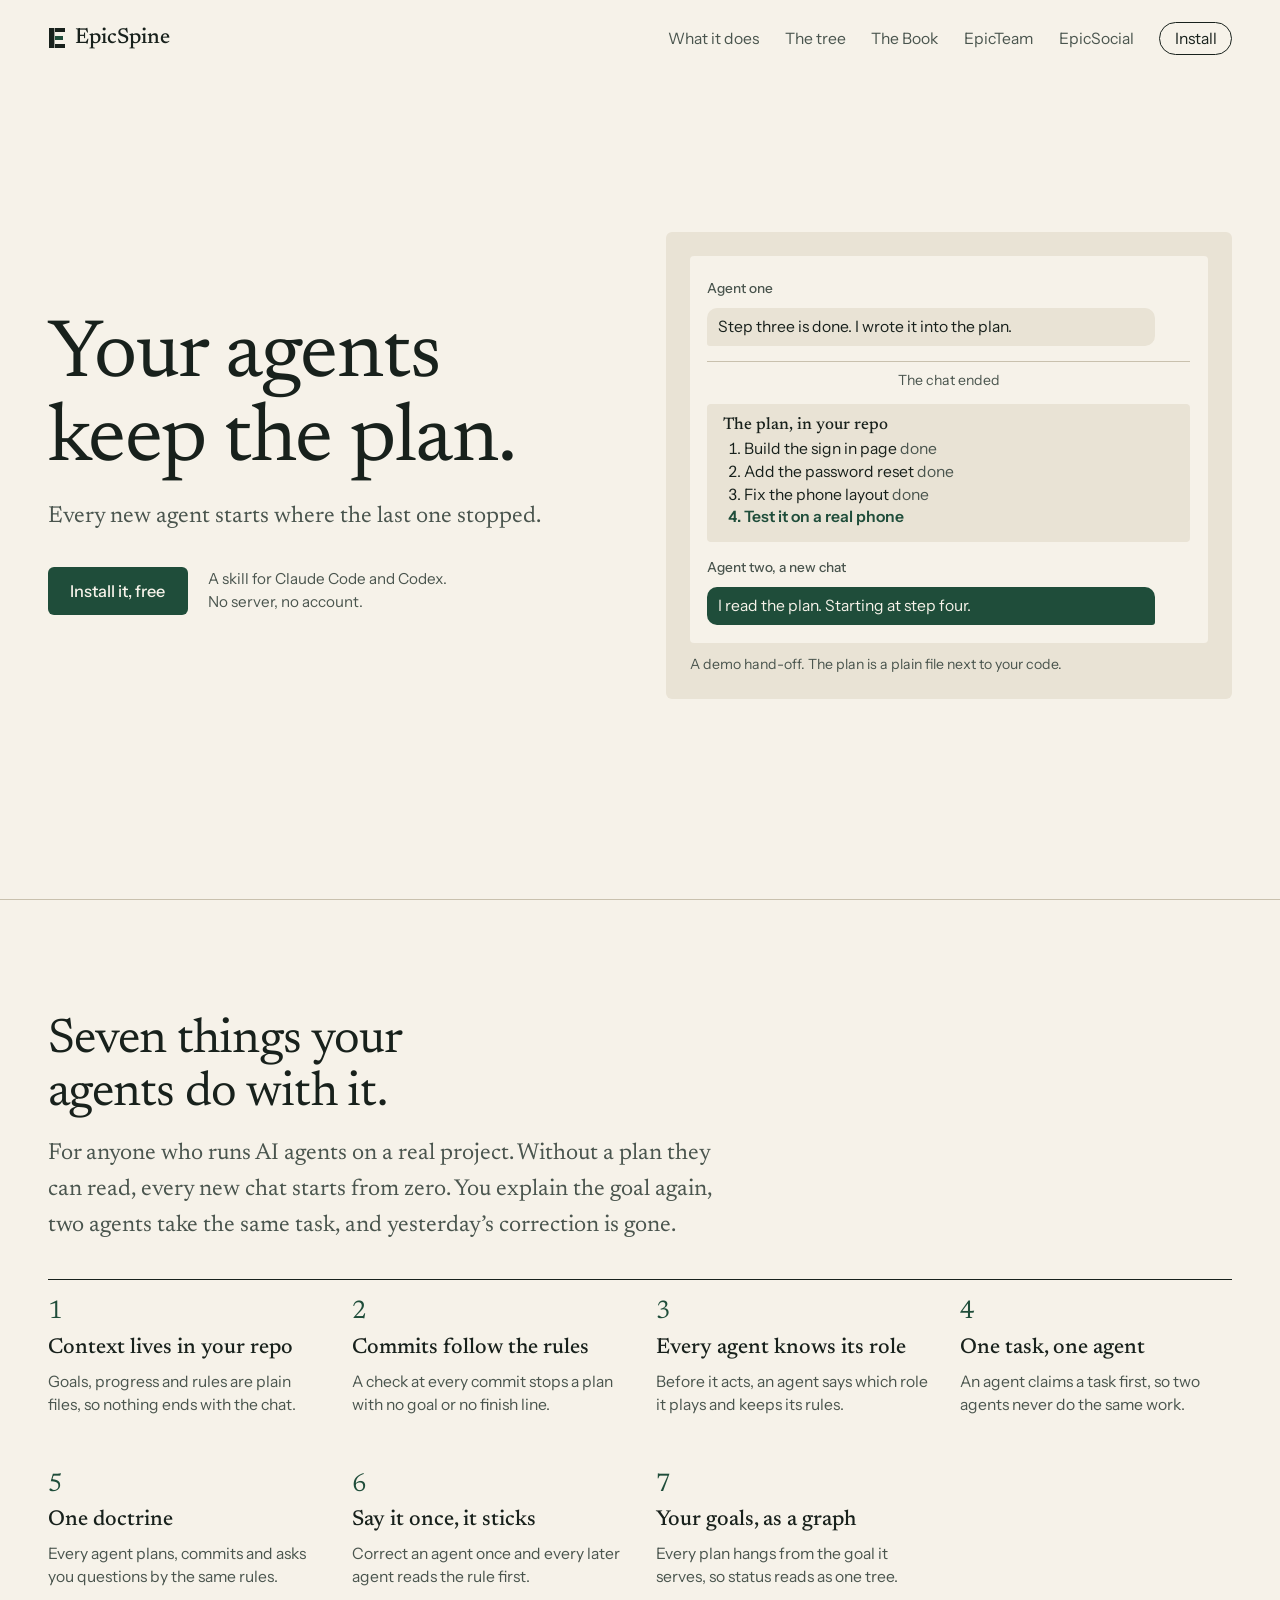
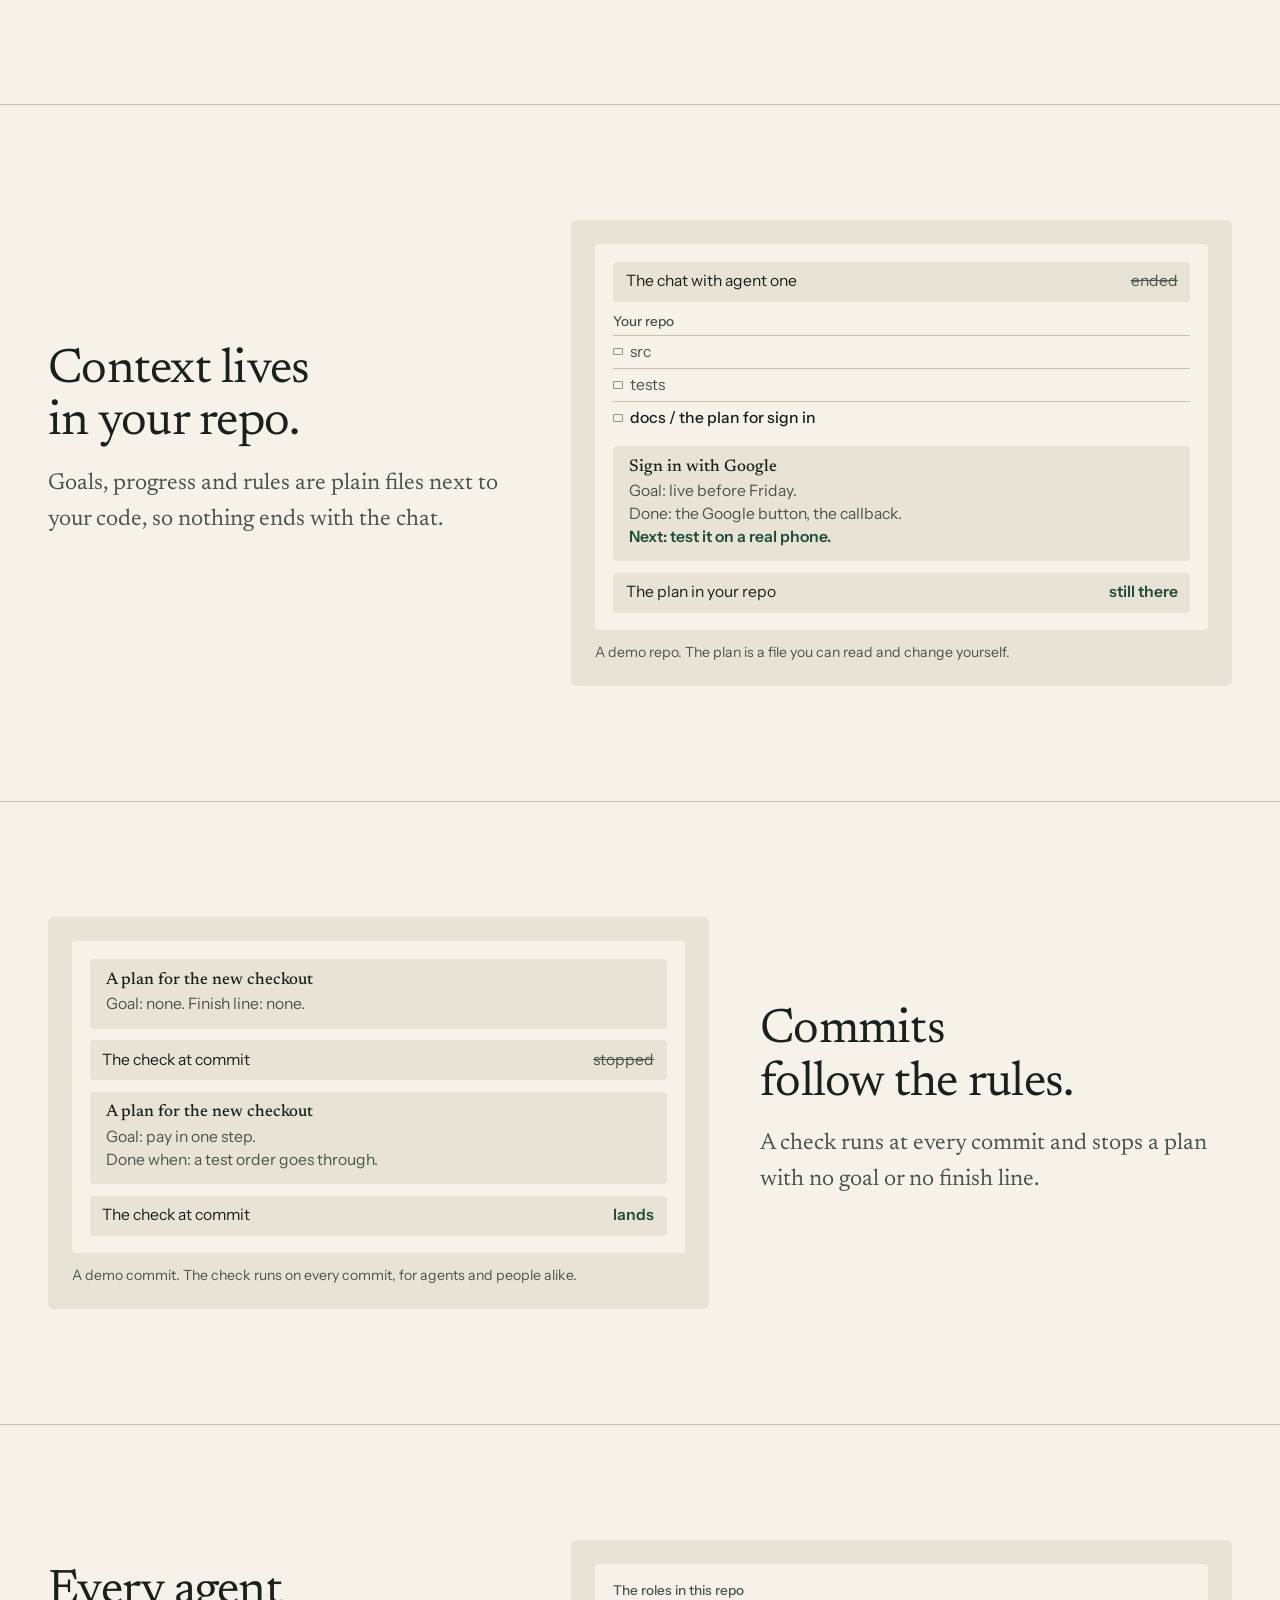
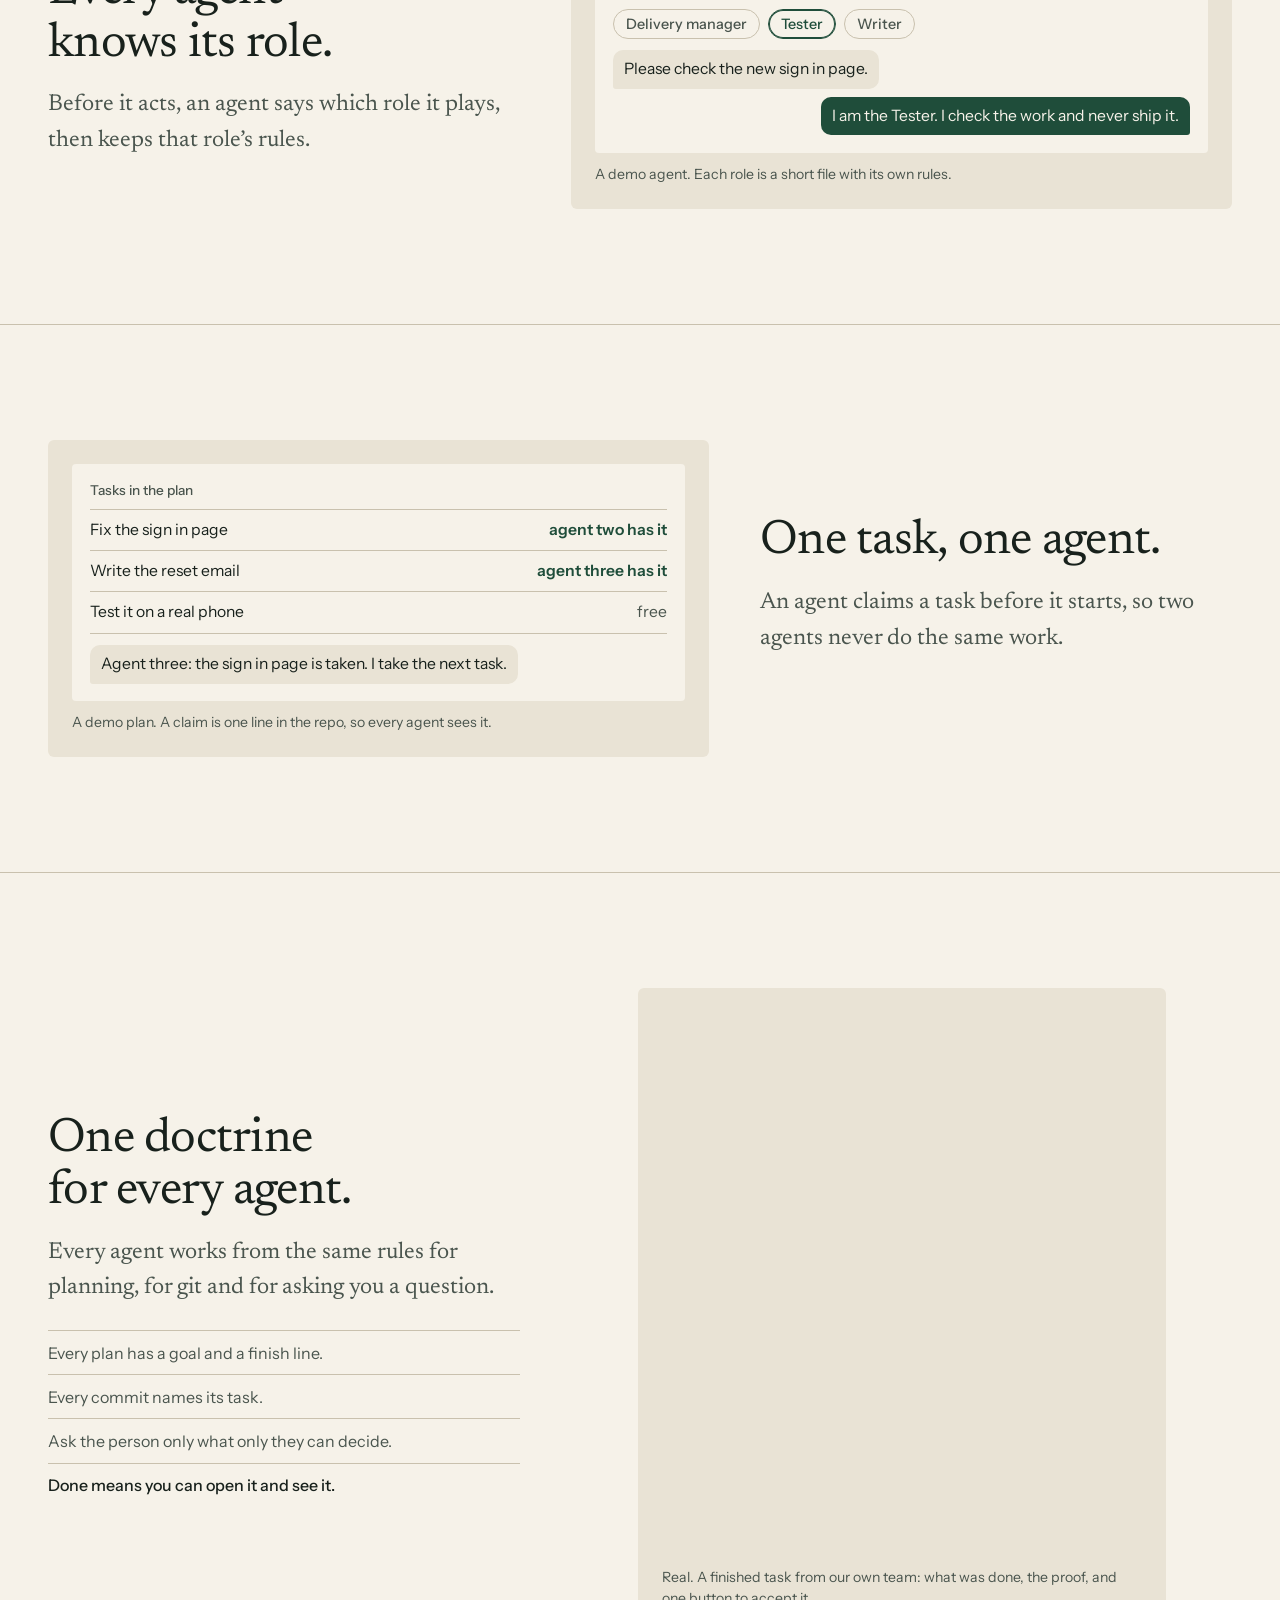
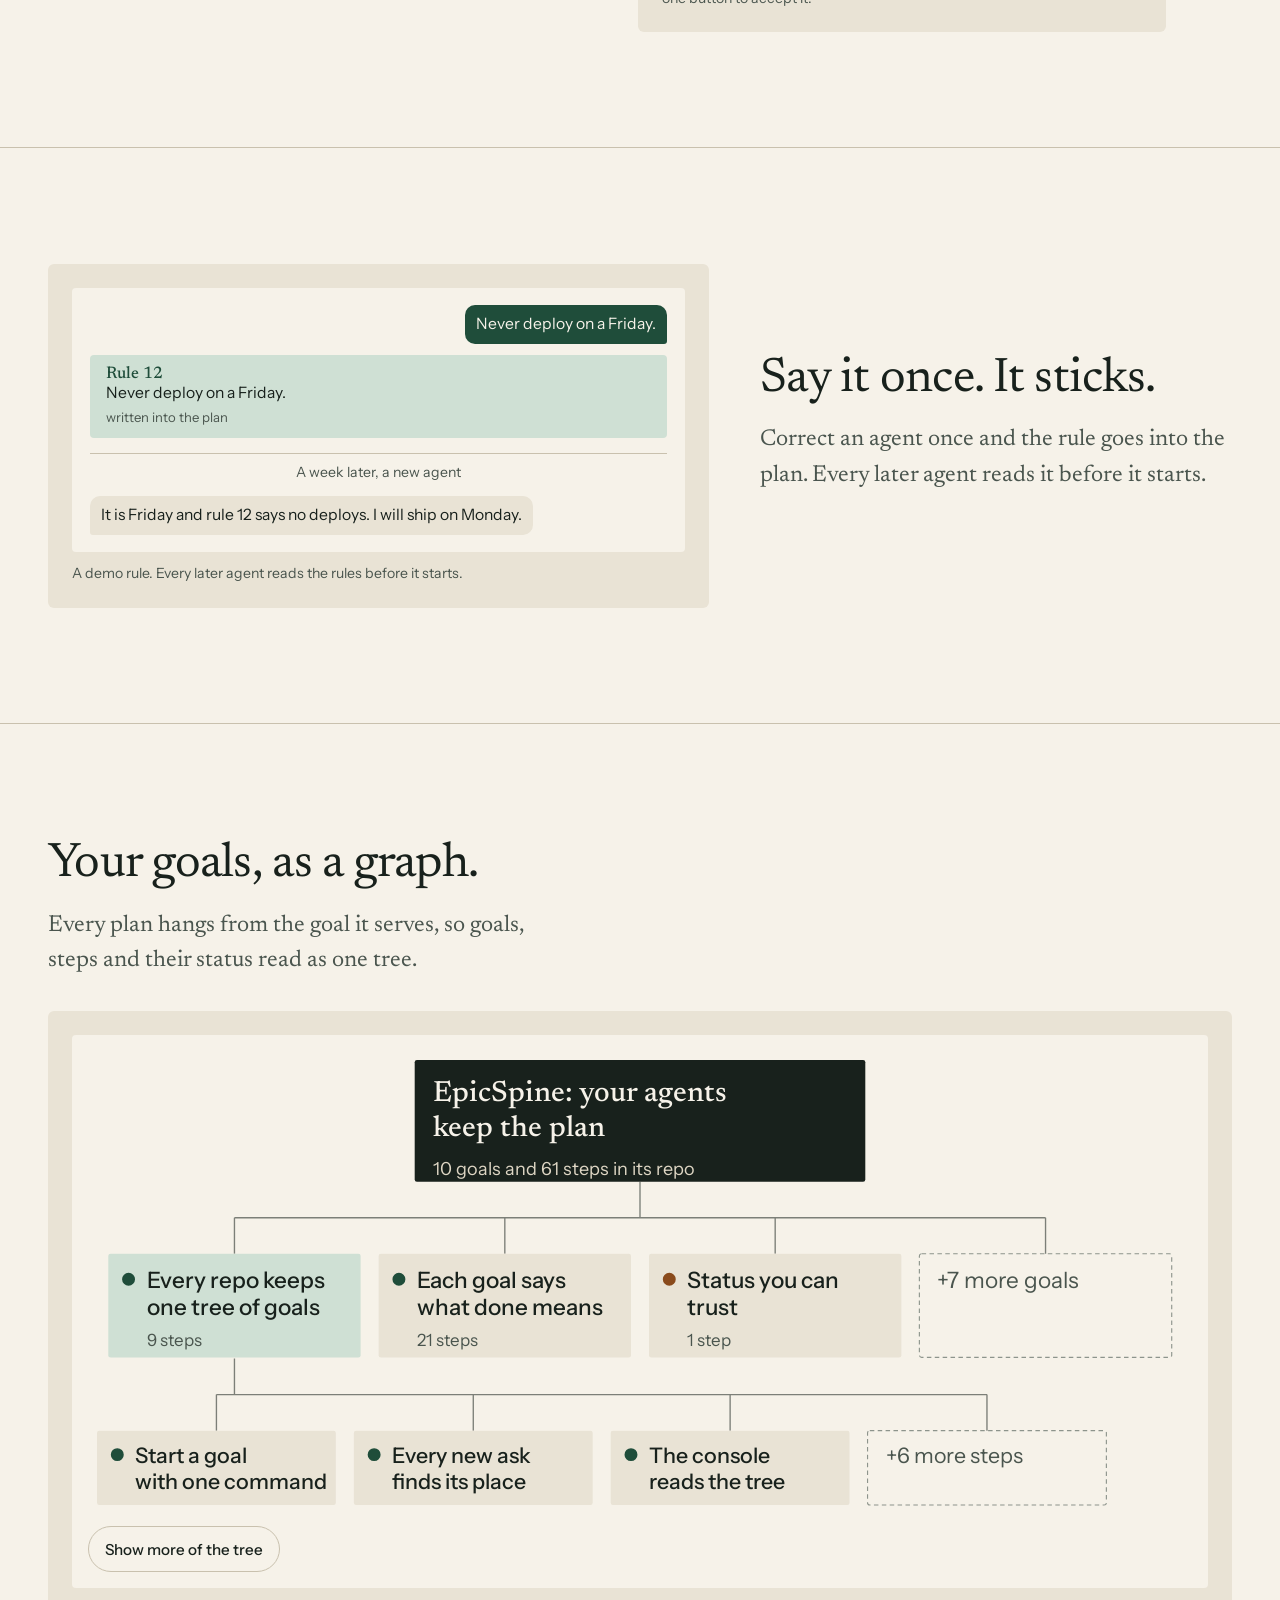
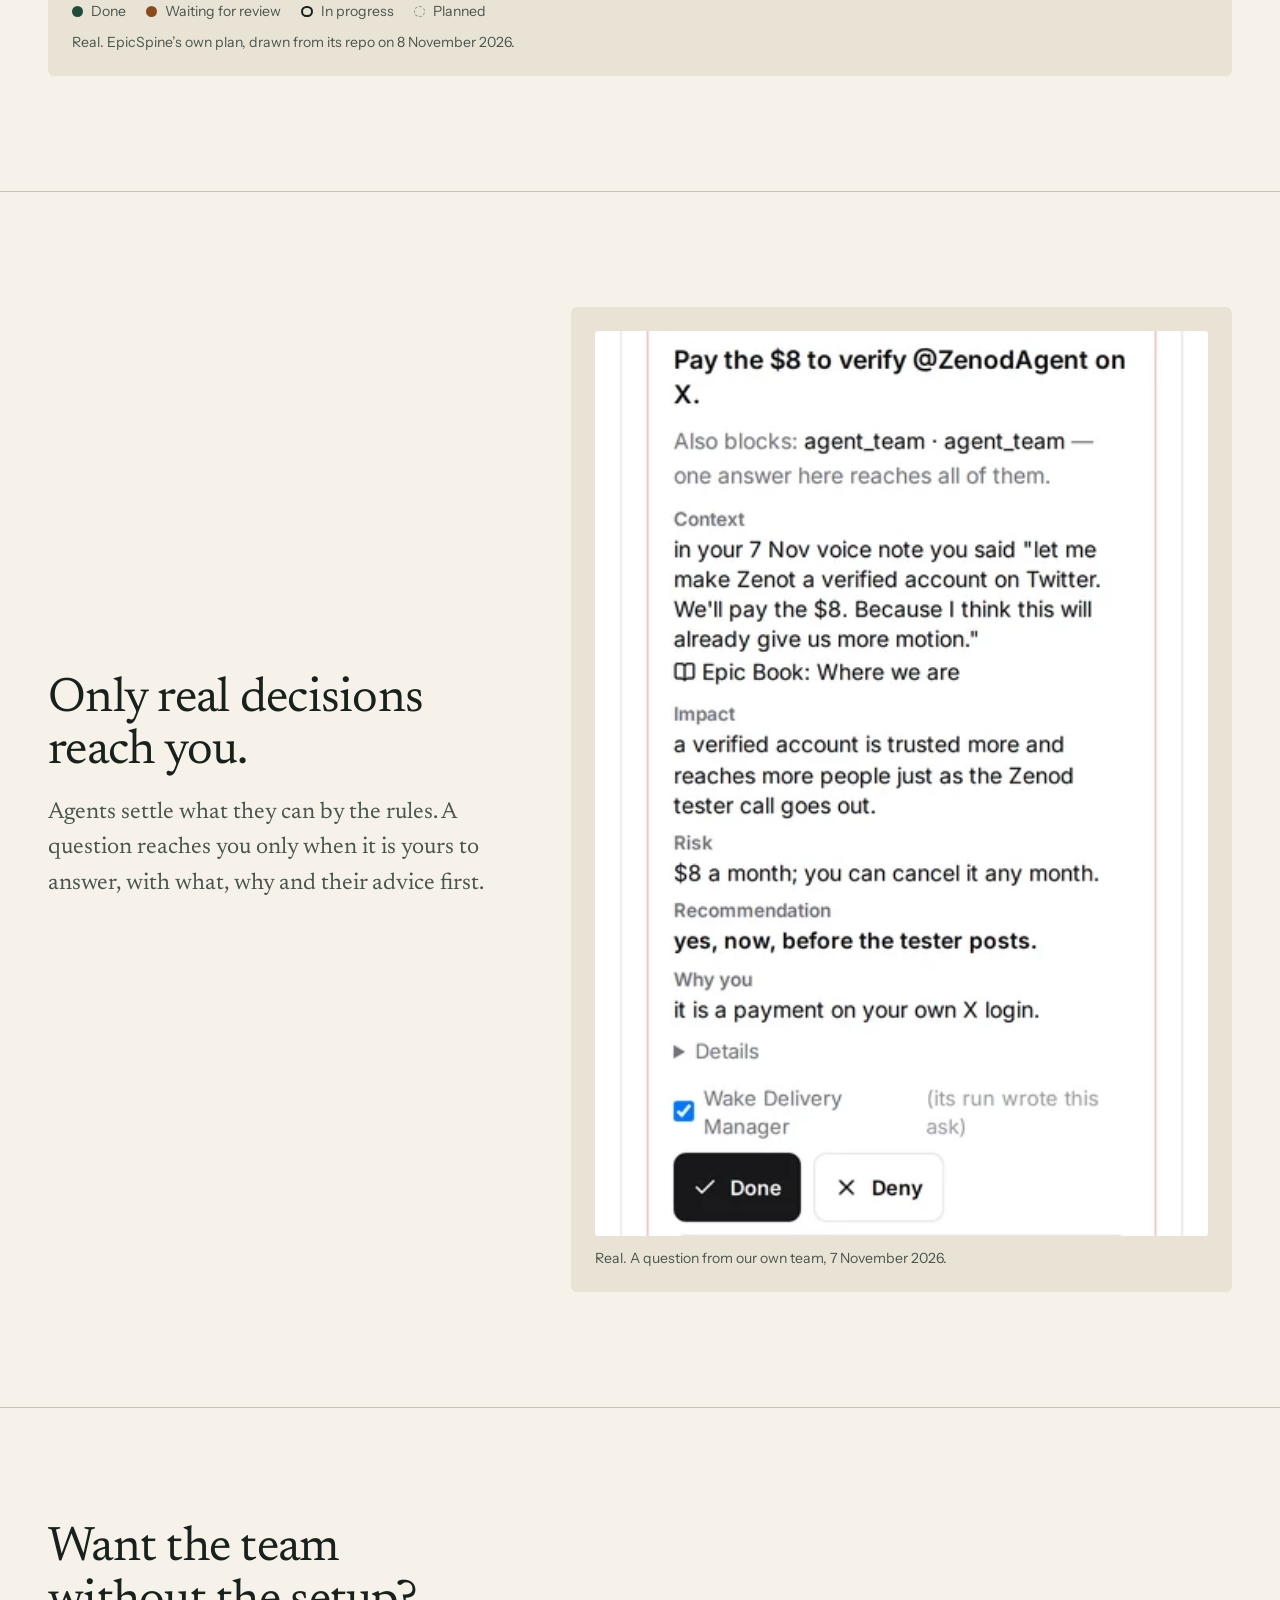
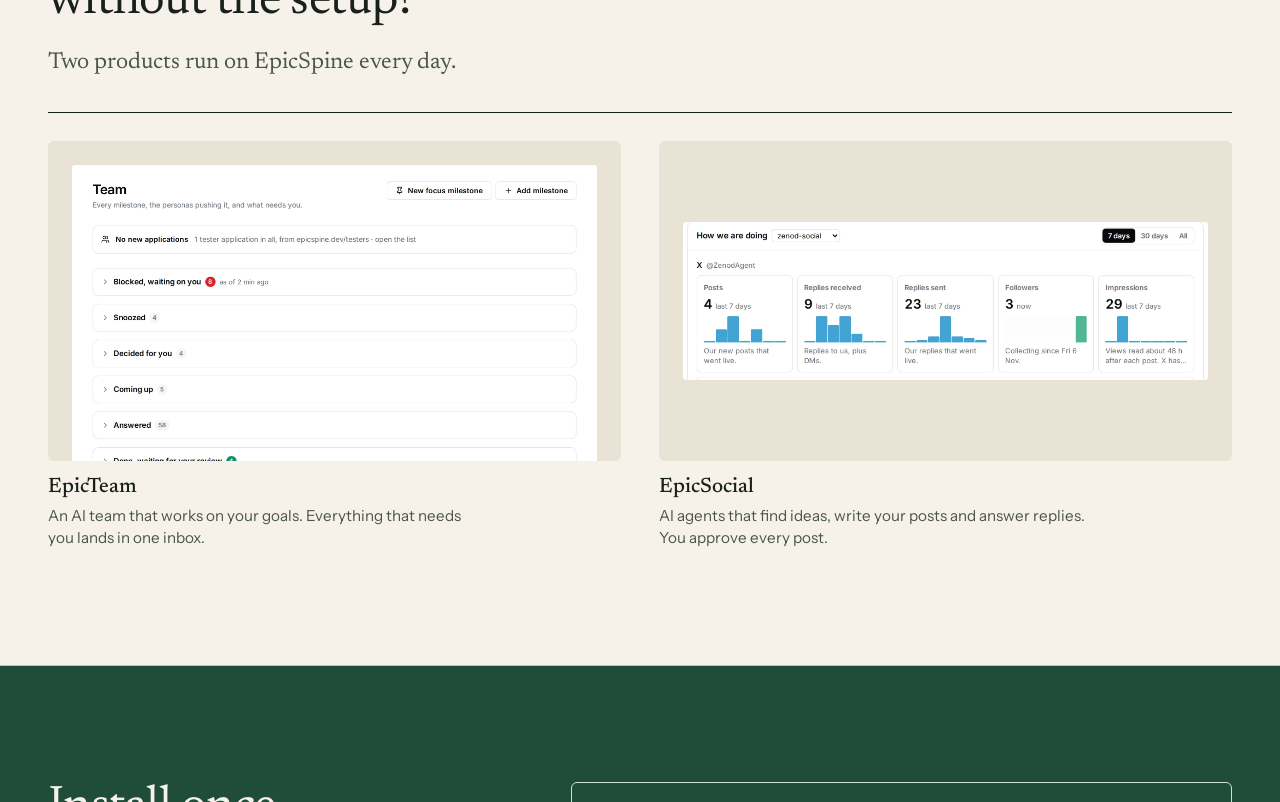
==== index.html @ 59744e2d "Merge wt/e43-s6-s7 and e81-s5-epic-team-price: epicspine.dev in the deck paper look, the EpicTeam pa" ====
<!doctype html>
<html lang="en">
<head>
<meta charset="utf-8">
<meta name="viewport" content="width=device-width, initial-scale=1">
<title>EpicSpine: your AI agents keep the plan</title>
<!-- agent_team E65-S5: one letter per product on logo C (E for EpicSpine, S for EpicSocial), made by agent_team console/scripts/gen-brand.mjs -->
<link rel="icon" href="/favicon.svg" type="image/svg+xml">
<link rel="icon" href="/favicon-32.png" type="image/png" sizes="32x32">
<link rel="icon" href="/favicon-16.png" type="image/png" sizes="16x16">
<link rel="icon" href="/favicon.ico" sizes="48x48">
<link rel="apple-touch-icon" href="/apple-touch-icon.png">
<meta name="description" content="EpicSpine is a free agent skill. Your goals, progress and rules live as plain files in your repo, so every AI agent starts where the last one stopped.">
<meta property="og:title" content="EpicSpine: your agents keep the plan">
<meta property="og:description" content="Every agent starts where the last one stopped. A free skill for Claude Code and Codex.">
<meta name="theme-color" content="#f6f2e9">
<meta http-equiv="origin-trial" content="AtDrsViSr8mDLBvm0KVKUeVmmJMrXiGoIy8qNZ86ZvC5hEOThzKxAElBvvn+8cUhqJ/Mnpqy/F0sJlp8VBLKVwYAAABNeyJvcmlnaW4iOiJodHRwczovL2VwaWNzcGluZS5kZXY6NDQzIiwiZmVhdHVyZSI6IldlYk1DUCIsImV4cGlyeSI6MTgwNjM2NDgwMH0=">
<script>
  // Old Book deep links (epicspine.dev/#9) moved with the Book to /book/ (agent_team E43-S1); three intuition slides follow
  // its cover (E43-S5). The technical screens of E43-S5 (#technical, #why, #plan, #memory, #loop, #roles) moved back into
  // the Book in E43-S6, so those links open it.
  if (/^#\d+$/.test(location.hash)) { var n = +location.hash.slice(1); location.replace("book/#" + (n > 1 ? n + 3 : n)); }
  else if (/^#(technical|why|plan|memory|loop|roles)$/.test(location.hash)) { location.replace("book/"); }
  // E43-S6 round 3 of 2026-11-08: the seven things it does lead the page; #again and #repo became #context (rounds 4 and 6 keep the ids).
  else if (/^#(again|repo)$/.test(location.hash)) { location.replace("#context"); }
</script>
<!-- E43-S6 round 6 of 2026-11-08: Jordi picked the team's deck paper (E43-A2, look 1). paper/ is the paper-deck kit as is
     (agent_team skill paper-deck: paper.css, scenes.js, self-hosted fonts); home.css holds only this page's own patterns. -->
<link rel="preload" href="paper/fonts/newsreader-400.ttf" as="font" type="font/ttf" crossorigin>
<link rel="preload" href="paper/fonts/instrument-sans-400.ttf" as="font" type="font/ttf" crossorigin>
<link rel="stylesheet" href="paper/paper.css">
<link rel="stylesheet" href="home.css">
</head>
<body>
<header class="top">
  <div class="in">
    <a class="word" href="#top" aria-label="EpicSpine, back to the start"><svg class="mark" viewBox="7 5 18 22" width="18" height="22" aria-hidden="true"><rect x="8" y="6" width="5.4" height="20"/><rect x="14" y="6" width="10" height="4"/><rect class="c" x="14" y="14" width="8" height="4"/><rect x="14" y="22" width="10" height="4"/></svg>EpicSpine</a>
    <nav aria-label="Main">
      <a href="#seven">What it does</a>
      <a href="#tree">The tree</a>
      <a href="book/">The Book</a>
      <a href="team/">EpicTeam</a>
      <a href="social/">EpicSocial</a>
      <a class="go" href="#install">Install</a>
    </nav>
  </div>
</header>

<main>
  <section class="slide cover" id="top" aria-labelledby="h-top">
    <div class="in split">
      <div>
        <h1 id="h-top">Your agents keep the plan.</h1>
        <p class="lede">Every new agent starts where the last one stopped.</p>
        <div class="act">
          <a class="btn" href="#install">Install it, free</a>
          <span class="small">A skill for Claude Code and Codex. No server, no account.</span>
        </div>
      </div>
      <figure class="shot scene" data-len="11000" aria-label="Agent one finishes step three and its chat ends. The plan in the repo still says step four is next. Agent two, in a new chat, reads it and starts at step four.">
        <div class="screen handoff">
          <p class="who st" data-at="200">Agent one</p>
          <div class="b them st" data-at="500">Step three is done. I wrote it into the plan.</div>
          <p class="ended st" data-at="1700">The chat ended</p>
          <div class="plan st" data-at="2600">
            <b>The plan, in your repo</b>
            <ol><li class="done">Build the sign in page</li><li class="done">Add the password reset</li><li class="done">Fix the phone layout</li><li class="next">Test it on a real phone</li></ol>
          </div>
          <p class="who st" data-at="4400">Agent two, a new chat</p>
          <div class="b me st" data-at="5000">I read the plan. Starting at step four.</div>
        </div>
        <figcaption>A demo hand-off. The plan is a plain file next to your code.</figcaption>
      </figure>
    </div>
  </section>

  <section class="slide" id="seven" aria-labelledby="h-seven">
    <div class="in">
      <h2 id="h-seven">Seven things your agents do with it.</h2>
      <p class="lede why">For anyone who runs AI agents on a real project. Without a plan they can read, every new chat starts from zero. You explain the goal again, two agents take the same task, and yesterday’s correction is gone.</p>
      <ol class="cols4 seven">
        <li><span class="k">1</span><b><a href="#context">Context lives in your repo</a></b>Goals, progress and rules are plain files, so nothing ends with the chat.</li>
        <li><span class="k">2</span><b><a href="#commits">Commits follow the rules</a></b>A check at every commit stops a plan with no goal or no finish line.</li>
        <li><span class="k">3</span><b><a href="#personas">Every agent knows its role</a></b>Before it acts, an agent says which role it plays and keeps its rules.</li>
        <li><span class="k">4</span><b><a href="#claims">One task, one agent</a></b>An agent claims a task first, so two agents never do the same work.</li>
        <li><span class="k">5</span><b><a href="#doctrine">One doctrine</a></b>Every agent plans, commits and asks you questions by the same rules.</li>
        <li><span class="k">6</span><b><a href="#sticks">Say it once, it sticks</a></b>Correct an agent once and every later agent reads the rule first.</li>
        <li><span class="k">7</span><b><a href="#tree">Your goals, as a graph</a></b>Every plan hangs from the goal it serves, so status reads as one tree.</li>
      </ol>
    </div>
  </section>

  <section class="slide" id="context" aria-labelledby="h-context">
    <div class="in split">
      <div>
        <h2 id="h-context">Context lives in your repo.</h2>
        <p class="lede">Goals, progress and rules are plain files next to your code, so nothing ends with the chat.</p>
      </div>
      <figure class="shot scene" data-len="10000" aria-label="A chat with agent one ends. In the repo, next to the code, the plan file still holds the goal, what is done and what is next.">
        <div class="screen pane">
          <div class="pane-row st" data-at="300"><span>The chat with agent one</span><span class="off">ended</span></div>
          <div class="files">
            <p class="cap">Your repo</p>
            <ul>
              <li>src</li>
              <li>tests</li>
              <li class="st on-file" data-at="1300">docs / the plan for sign in</li>
            </ul>
          </div>
          <div class="note st" data-at="2300">
            <b>Sign in with Google</b>
            <p>Goal: live before Friday.</p>
            <p>Done: the Google button, the callback.</p>
            <p class="hl">Next: test it on a real phone.</p>
          </div>
          <div class="pane-row st" data-at="3600"><span>The plan in your repo</span><span class="yes">still there</span></div>
        </div>
        <figcaption>A demo repo. The plan is a file you can read and change yourself.</figcaption>
      </figure>
    </div>
  </section>

  <section class="slide" id="commits" aria-labelledby="h-commits">
    <div class="in split rev">
      <figure class="shot scene" data-len="10000" aria-label="An agent tries to commit a plan with no goal and the check stops it. It adds a goal and a finish line and the commit lands.">
        <div class="screen pane">
          <div class="try st" data-at="300">
            <b>A plan for the new checkout</b>
            <p>Goal: none. Finish line: none.</p>
          </div>
          <div class="pane-row st" data-at="1400"><span>The check at commit</span><span class="off">stopped</span></div>
          <div class="try st" data-at="3000">
            <b>A plan for the new checkout</b>
            <p>Goal: pay in one step.</p>
            <p>Done when: a test order goes through.</p>
          </div>
          <div class="pane-row st" data-at="4300"><span>The check at commit</span><span class="yes">lands</span></div>
        </div>
        <figcaption>A demo commit. The check runs on every commit, for agents and people alike.</figcaption>
      </figure>
      <div>
        <h2 id="h-commits">Commits follow the rules.</h2>
        <p class="lede">A check runs at every commit and stops a plan with no goal or no finish line.</p>
      </div>
    </div>
  </section>

  <section class="slide" id="personas" aria-labelledby="h-personas">
    <div class="in split">
      <div>
        <h2 id="h-personas">Every agent knows its role.</h2>
        <p class="lede">Before it acts, an agent says which role it plays, then keeps that role’s rules.</p>
      </div>
      <figure class="shot scene" data-len="9000" aria-label="Three roles: Delivery manager, Tester, Writer. The Tester is chosen and the agent says: I am the Tester. I check the work and never ship it.">
        <div class="screen pane">
          <p class="cap">The roles in this repo</p>
          <div class="chips"><span class="chip">Delivery manager</span><span class="chip st pick" data-at="900">Tester</span><span class="chip">Writer</span></div>
          <div class="chat-col">
            <div class="b them st" data-at="1800">Please check the new sign in page.</div>
            <div class="b me st" data-at="3000">I am the Tester. I check the work and never ship it.</div>
          </div>
        </div>
        <figcaption>A demo agent. Each role is a short file with its own rules.</figcaption>
      </figure>
    </div>
  </section>

  <section class="slide" id="claims" aria-labelledby="h-claims">
    <div class="in split rev">
      <figure class="shot scene" data-len="10000" aria-label="A task list. Agent two has claimed Fix the sign in page. Agent three sees the claim and takes the next task instead.">
        <div class="screen pane">
          <p class="cap">Tasks in the plan</p>
          <ul class="tasks">
            <li><span>Fix the sign in page</span><span class="st yes" data-at="600">agent two has it</span></li>
            <li><span>Write the reset email</span><span class="st yes" data-at="3200">agent three has it</span></li>
            <li><span>Test it on a real phone</span><span class="free">free</span></li>
          </ul>
          <div class="chat-col">
            <div class="b them st" data-at="1800">Agent three: the sign in page is taken. I take the next task.</div>
          </div>
        </div>
        <figcaption>A demo plan. A claim is one line in the repo, so every agent sees it.</figcaption>
      </figure>
      <div>
        <h2 id="h-claims">One task, one agent.</h2>
        <p class="lede">An agent claims a task before it starts, so two agents never do the same work.</p>
      </div>
    </div>
  </section>

  <section class="slide" id="doctrine" aria-labelledby="h-doctrine">
    <div class="in split">
      <div>
        <h2 id="h-doctrine">One doctrine for every agent.</h2>
        <p class="lede">Every agent works from the same rules for planning, for git and for asking you a question.</p>
        <ul class="facts">
          <li>Every plan has a goal and a finish line.</li>
          <li>Every commit names its task.</li>
          <li>Ask the person only what only they can decide.</li>
          <li><b>Done means you can open it and see it.</b></li>
        </ul>
      </div>
      <figure class="shot small-shot">
        <picture><source media="(max-width: 40rem)" srcset="team/shots/review-card-phone.webp"><img src="team/shots/review-card.webp" width="934" height="920" loading="lazy" decoding="async" alt="A finished task card: what was delivered, with three ticks and one cross, a screenshot of the evidence, where it sits in the tree of goals, and the buttons to mark it complete or send it back."></picture>
        <figcaption>Real. A finished task from our own team: what was done, the proof, and one button to accept it.</figcaption>
      </figure>
    </div>
  </section>

  <section class="slide" id="sticks" aria-labelledby="h-sticks">
    <div class="in split rev">
      <figure class="shot scene" data-len="12000" aria-label="You tell an agent: never deploy on a Friday. The rule is written into the plan as rule 12. A week later a new agent reads rule 12 and ships on Monday instead.">
        <div class="screen pane">
          <div class="chat-col">
            <div class="b me st" data-at="300">Never deploy on a Friday.</div>
          </div>
          <div class="rule st" data-at="1500"><span class="n">Rule 12</span>Never deploy on a Friday.<small>written into the plan</small></div>
          <p class="ended st" data-at="3200">A week later, a new agent</p>
          <div class="chat-col">
            <div class="b them st" data-at="4300">It is Friday and rule 12 says no deploys. I will ship on Monday.</div>
          </div>
        </div>
        <figcaption>A demo rule. Every later agent reads the rules before it starts.</figcaption>
      </figure>
      <div>
        <h2 id="h-sticks">Say it once. It sticks.</h2>
        <p class="lede">Correct an agent once and the rule goes into the plan. Every later agent reads it before it starts.</p>
      </div>
    </div>
  </section>

  <section class="slide" id="tree" aria-labelledby="h-tree">
    <div class="in">
      <h2 id="h-tree">Your goals, as a graph.</h2>
      <p class="lede">Every plan hangs from the goal it serves, so goals, steps and their status read as one tree.</p>
      <figure class="shot tree-shot">
        <div class="gt-wrap">
<!-- goal-tree:spine begin (tools/goal_tree.py writes this) -->
<svg class="gt gt--wide" viewBox="0 0 980 411" width="980" height="411" style="--ar:2.385" role="img" aria-labelledby="gt-spine-wide-title gt-spine-wide-desc"><title id="gt-spine-wide-title">EpicSpine&#x27;s own plan as a tree of goals</title><desc id="gt-spine-wide-desc">EpicSpine: your agents keep the plan, 10 goals and 61 steps in its repo. Under it: Every repo keeps one tree of goals (done), with its steps: Start a goal with one command; Every new ask finds its place; The console reads the tree. Each goal says what done means (done). Status you can trust (waiting for review).</desc><path class="gt-line" d="M490 116V148 M130 148H850 M130 148V180 M370 148V180 M610 148V180 M850 148V180"/><path class="gt-line" d="M130 273V305 M114 305H798 M114 305V337 M342 305V337 M570 305V337 M798 305V337"/><g class="gt-box gt-l0"><rect x="290" y="8" width="400" height="108" rx="2"/><text class="gt-name" x="306" y="44.0" font-size="26">EpicSpine: your agents</text><text class="gt-name" x="306" y="75.7" font-size="26">keep the plan</text><text class="gt-sub" x="306" y="110.4" font-size="16">10 goals and 61 steps in its repo</text></g><g class="gt-box gt-l1 gt-focus"><rect x="18" y="180" width="224" height="92" rx="2"/><circle class="gt-dot gt-done" cx="36" cy="202.6" r="5"><title>done</title></circle><text class="gt-name" x="52" y="210.2" font-size="20">Every repo keeps</text><text class="gt-name" x="52" y="234.6" font-size="20">one tree of goals</text><text class="gt-sub" x="52" y="262.0" font-size="15">9 steps</text></g><g class="gt-box gt-l2"><rect x="8" y="337" width="212" height="66" rx="2"/><circle class="gt-dot gt-done" cx="26" cy="358.3" r="5"><title>done</title></circle><text class="gt-name" x="42" y="365.5" font-size="19">Start a goal</text><text class="gt-name" x="42" y="388.7" font-size="19">with one command</text></g><g class="gt-box gt-l2"><rect x="236" y="337" width="212" height="66" rx="2"/><circle class="gt-dot gt-done" cx="254" cy="358.3" r="5"><title>done</title></circle><text class="gt-name" x="270" y="365.5" font-size="19">Every new ask</text><text class="gt-name" x="270" y="388.7" font-size="19">finds its place</text></g><g class="gt-box gt-l2"><rect x="464" y="337" width="212" height="66" rx="2"/><circle class="gt-dot gt-done" cx="482" cy="358.3" r="5"><title>done</title></circle><text class="gt-name" x="498" y="365.5" font-size="19">The console</text><text class="gt-name" x="498" y="388.7" font-size="19">reads the tree</text></g><g class="gt-box gt-l2 gt-more"><rect x="692" y="337" width="212" height="66" rx="2"/><text class="gt-name" x="708" y="365.5" font-size="19">+6 more steps</text></g><g class="gt-box gt-l1"><rect x="258" y="180" width="224" height="92" rx="2"/><circle class="gt-dot gt-done" cx="276" cy="202.6" r="5"><title>done</title></circle><text class="gt-name" x="292" y="210.2" font-size="20">Each goal says</text><text class="gt-name" x="292" y="234.6" font-size="20">what done means</text><text class="gt-sub" x="292" y="262.0" font-size="15">21 steps</text></g><g class="gt-box gt-l1"><rect x="498" y="180" width="224" height="92" rx="2"/><circle class="gt-dot gt-review" cx="516" cy="202.6" r="5"><title>waiting for review</title></circle><text class="gt-name" x="532" y="210.2" font-size="20">Status you can</text><text class="gt-name" x="532" y="234.6" font-size="20">trust</text><text class="gt-sub" x="532" y="262.0" font-size="15">1 step</text></g><g class="gt-box gt-l1 gt-more"><rect x="738" y="180" width="224" height="92" rx="2"/><text class="gt-name" x="754" y="210.2" font-size="20">+7 more goals</text></g></svg>
<svg class="gt gt--phone" viewBox="0 0 360 673" width="360" height="673" style="--ar:0.535" role="img" aria-labelledby="gt-spine-phone-title gt-spine-phone-desc"><title id="gt-spine-phone-title">EpicSpine&#x27;s own plan as a tree of goals</title><desc id="gt-spine-phone-desc">EpicSpine: your agents keep the plan, 10 goals and 61 steps in its repo. Under it: Every repo keeps one tree of goals (done), with its steps: Start a goal with one command; Every new ask finds its place; The console reads the tree. Each goal says what done means (done). Status you can trust (waiting for review).</desc><path class="gt-line" d="M15 97V639 M15 150H26 M15 498H26 M15 583H26 M15 639Q15 647 23 647H26"/><path class="gt-line" d="M37 194V415 M37 234H48 M37 306H48 M37 369H48 M37 415Q37 423 45 423H48"/><g class="gt-box gt-l0"><rect x="4" y="4" width="352" height="93" rx="2"/><text class="gt-name" x="20" y="35.0" font-size="21">EpicSpine: your agents keep</text><text class="gt-name" x="20" y="60.6" font-size="21">the plan</text><text class="gt-sub" x="20" y="89.2" font-size="14">10 goals and 61 steps in its repo</text></g><g class="gt-box gt-l1 gt-focus"><rect x="26" y="107" width="330" height="86" rx="2"/><circle class="gt-dot gt-done" cx="44" cy="128.6" r="5"><title>done</title></circle><text class="gt-name" x="60" y="135.4" font-size="18">Every repo keeps one tree of</text><text class="gt-name" x="60" y="157.4" font-size="18">goals</text><text class="gt-sub" x="60" y="182.4" font-size="14">9 steps</text></g><g class="gt-box gt-l2"><rect x="48" y="204" width="308" height="61" rx="2"/><circle class="gt-dot gt-done" cx="66" cy="224.1" r="5"><title>done</title></circle><text class="gt-name" x="82" y="230.6" font-size="17">Start a goal with one</text><text class="gt-name" x="82" y="251.3" font-size="17">command</text></g><g class="gt-box gt-l2"><rect x="48" y="275" width="308" height="61" rx="2"/><circle class="gt-dot gt-done" cx="66" cy="295.6" r="5"><title>done</title></circle><text class="gt-name" x="82" y="302.0" font-size="17">Every new ask finds its</text><text class="gt-name" x="82" y="322.8" font-size="17">place</text></g><g class="gt-box gt-l2"><rect x="48" y="347" width="308" height="44" rx="2"/><circle class="gt-dot gt-done" cx="66" cy="367.1" r="5"><title>done</title></circle><text class="gt-name" x="82" y="373.5" font-size="17">The console reads the tree</text></g><g class="gt-box gt-l2 gt-more"><rect x="48" y="401" width="308" height="44" rx="2"/><text class="gt-name" x="64" y="427.5" font-size="17">+6 more steps</text></g><g class="gt-box gt-l1"><rect x="26" y="455" width="330" height="86" rx="2"/><circle class="gt-dot gt-done" cx="44" cy="475.7" r="5"><title>done</title></circle><text class="gt-name" x="60" y="482.5" font-size="18">Each goal says what done</text><text class="gt-name" x="60" y="504.5" font-size="18">means</text><text class="gt-sub" x="60" y="529.4" font-size="14">21 steps</text></g><g class="gt-box gt-l1"><rect x="26" y="551" width="330" height="64" rx="2"/><circle class="gt-dot gt-review" cx="44" cy="571.8" r="5"><title>waiting for review</title></circle><text class="gt-name" x="60" y="578.6" font-size="18">Status you can trust</text><text class="gt-sub" x="60" y="603.6" font-size="14">1 step</text></g><g class="gt-box gt-l1 gt-more"><rect x="26" y="625" width="330" height="44" rx="2"/><text class="gt-name" x="42" y="652.8" font-size="18">+7 more goals</text></g></svg>
<details class="gt-all"><summary>Show more of the tree</summary>
<svg class="gt gt--wide" viewBox="0 0 1200 376" width="1200" height="376" style="--ar:3.188" role="img" aria-labelledby="gt-spine-all-wide-title gt-spine-all-wide-desc"><title id="gt-spine-all-wide-title">EpicSpine&#x27;s own plan as a tree of goals</title><desc id="gt-spine-all-wide-desc">EpicSpine: your agents keep the plan, 10 goals and 61 steps in its repo. Under it: Every repo keeps one tree of goals (done), with its steps: Start a goal with one command; Every new ask finds its place; Each new goal gets its code; Older repos moved into the tree; The console reads the tree. Each goal says what done means (done). A file for each team role (in progress). Status you can trust (waiting for review). Browser agents can install it (waiting for review).</desc><path class="gt-line" d="M600 104V136 M100 136H1100 M100 136V168 M300 136V168 M500 136V168 M700 136V168 M900 136V168 M1100 136V168"/><path class="gt-line" d="M100 248V280 M96 280H1056 M96 280V312 M288 280V312 M480 280V312 M672 280V312 M864 280V312 M1056 280V312"/><g class="gt-box gt-l0"><rect x="420" y="8" width="360" height="96" rx="2"/><text class="gt-name" x="436" y="40.0" font-size="22">EpicSpine: your agents keep</text><text class="gt-name" x="436" y="66.8" font-size="22">the plan</text><text class="gt-sub" x="436" y="96.7" font-size="14">10 goals and 61 steps in its repo</text></g><g class="gt-box gt-l1 gt-focus"><rect x="8" y="168" width="184" height="80" rx="2"/><circle class="gt-dot gt-done" cx="26" cy="187.8" r="5"><title>done</title></circle><text class="gt-name" x="42" y="193.9" font-size="16">Every repo keeps</text><text class="gt-name" x="42" y="213.4" font-size="16">one tree of goals</text><text class="gt-sub" x="42" y="235.9" font-size="13">9 steps</text></g><g class="gt-box gt-l2"><rect x="8" y="312" width="176" height="57" rx="2"/><circle class="gt-dot gt-done" cx="26" cy="331.1" r="5"><title>done</title></circle><text class="gt-name" x="42" y="336.8" font-size="15">Start a goal</text><text class="gt-name" x="42" y="355.1" font-size="15">with one command</text></g><g class="gt-box gt-l2"><rect x="200" y="312" width="176" height="57" rx="2"/><circle class="gt-dot gt-done" cx="218" cy="331.1" r="5"><title>done</title></circle><text class="gt-name" x="234" y="336.8" font-size="15">Every new ask</text><text class="gt-name" x="234" y="355.1" font-size="15">finds its place</text></g><g class="gt-box gt-l2"><rect x="392" y="312" width="176" height="57" rx="2"/><circle class="gt-dot gt-done" cx="410" cy="331.1" r="5"><title>done</title></circle><text class="gt-name" x="426" y="336.8" font-size="15">Each new goal</text><text class="gt-name" x="426" y="355.1" font-size="15">gets its code</text></g><g class="gt-box gt-l2"><rect x="584" y="312" width="176" height="57" rx="2"/><circle class="gt-dot gt-done" cx="602" cy="331.1" r="5"><title>done</title></circle><text class="gt-name" x="618" y="336.8" font-size="15">Older repos</text><text class="gt-name" x="618" y="355.1" font-size="15">moved into the tree</text></g><g class="gt-box gt-l2"><rect x="776" y="312" width="176" height="57" rx="2"/><circle class="gt-dot gt-done" cx="794" cy="331.1" r="5"><title>done</title></circle><text class="gt-name" x="810" y="336.8" font-size="15">The console</text><text class="gt-name" x="810" y="355.1" font-size="15">reads the tree</text></g><g class="gt-box gt-l2 gt-more"><rect x="968" y="312" width="176" height="57" rx="2"/><text class="gt-name" x="984" y="336.8" font-size="15">+4 more steps</text></g><g class="gt-box gt-l1"><rect x="208" y="168" width="184" height="80" rx="2"/><circle class="gt-dot gt-done" cx="226" cy="187.8" r="5"><title>done</title></circle><text class="gt-name" x="242" y="193.9" font-size="16">Each goal says</text><text class="gt-name" x="242" y="213.4" font-size="16">what done means</text><text class="gt-sub" x="242" y="235.9" font-size="13">21 steps</text></g><g class="gt-box gt-l1"><rect x="408" y="168" width="184" height="80" rx="2"/><circle class="gt-dot gt-active" cx="426" cy="187.8" r="5"><title>in progress</title></circle><text class="gt-name" x="442" y="193.9" font-size="16">A file for each</text><text class="gt-name" x="442" y="213.4" font-size="16">team role</text><text class="gt-sub" x="442" y="235.9" font-size="13">7 steps</text></g><g class="gt-box gt-l1"><rect x="608" y="168" width="184" height="80" rx="2"/><circle class="gt-dot gt-review" cx="626" cy="187.8" r="5"><title>waiting for review</title></circle><text class="gt-name" x="642" y="193.9" font-size="16">Status you can</text><text class="gt-name" x="642" y="213.4" font-size="16">trust</text><text class="gt-sub" x="642" y="235.9" font-size="13">1 step</text></g><g class="gt-box gt-l1"><rect x="808" y="168" width="184" height="80" rx="2"/><circle class="gt-dot gt-review" cx="826" cy="187.8" r="5"><title>waiting for review</title></circle><text class="gt-name" x="842" y="193.9" font-size="16">Browser agents</text><text class="gt-name" x="842" y="213.4" font-size="16">can install it</text><text class="gt-sub" x="842" y="235.9" font-size="13">2 steps</text></g><g class="gt-box gt-l1 gt-more"><rect x="1008" y="168" width="184" height="80" rx="2"/><text class="gt-name" x="1024" y="193.9" font-size="16">+5 more goals</text></g></svg>
<svg class="gt gt--phone" viewBox="0 0 360 845" width="360" height="845" style="--ar:0.426" role="img" aria-labelledby="gt-spine-all-phone-title gt-spine-all-phone-desc"><title id="gt-spine-all-phone-title">EpicSpine&#x27;s own plan as a tree of goals</title><desc id="gt-spine-all-phone-desc">EpicSpine: your agents keep the plan, 10 goals and 61 steps in its repo. Under it: Every repo keeps one tree of goals (done), with its steps: Start a goal with one command; Every new ask finds its place; Each new goal gets its code; Older repos moved into the tree; The console reads the tree. Each goal says what done means (done). A file for each team role (in progress). Status you can trust (waiting for review). Browser agents can install it (waiting for review).</desc><path class="gt-line" d="M15 91V811 M15 141H26 M15 545H26 M15 616H26 M15 686H26 M15 757H26 M15 811Q15 819 23 819H26"/><path class="gt-line" d="M37 181V475 M37 213H48 M37 267H48 M37 321H48 M37 375H48 M37 429H48 M37 475Q37 483 45 483H48"/><g class="gt-box gt-l0"><rect x="4" y="4" width="352" height="87" rx="2"/><text class="gt-name" x="20" y="33.0" font-size="19">EpicSpine: your agents keep the</text><text class="gt-name" x="20" y="56.2" font-size="19">plan</text><text class="gt-sub" x="20" y="82.4" font-size="13">10 goals and 61 steps in its repo</text></g><g class="gt-box gt-l1 gt-focus"><rect x="26" y="101" width="330" height="80" rx="2"/><circle class="gt-dot gt-done" cx="44" cy="121.2" r="5"><title>done</title></circle><text class="gt-name" x="60" y="127.3" font-size="16">Every repo keeps one tree of</text><text class="gt-name" x="60" y="146.8" font-size="16">goals</text><text class="gt-sub" x="60" y="169.3" font-size="13">9 steps</text></g><g class="gt-box gt-l2"><rect x="48" y="191" width="308" height="44" rx="2"/><circle class="gt-dot gt-done" cx="66" cy="210.5" r="5"><title>done</title></circle><text class="gt-name" x="82" y="216.2" font-size="15">Start a goal with one command</text></g><g class="gt-box gt-l2"><rect x="48" y="245" width="308" height="44" rx="2"/><circle class="gt-dot gt-done" cx="66" cy="264.5" r="5"><title>done</title></circle><text class="gt-name" x="82" y="270.2" font-size="15">Every new ask finds its place</text></g><g class="gt-box gt-l2"><rect x="48" y="299" width="308" height="44" rx="2"/><circle class="gt-dot gt-done" cx="66" cy="318.5" r="5"><title>done</title></circle><text class="gt-name" x="82" y="324.2" font-size="15">Each new goal gets its code</text></g><g class="gt-box gt-l2"><rect x="48" y="353" width="308" height="44" rx="2"/><circle class="gt-dot gt-done" cx="66" cy="372.5" r="5"><title>done</title></circle><text class="gt-name" x="82" y="378.2" font-size="15">Older repos moved into the tree</text></g><g class="gt-box gt-l2"><rect x="48" y="407" width="308" height="44" rx="2"/><circle class="gt-dot gt-done" cx="66" cy="426.5" r="5"><title>done</title></circle><text class="gt-name" x="82" y="432.2" font-size="15">The console reads the tree</text></g><g class="gt-box gt-l2 gt-more"><rect x="48" y="461" width="308" height="44" rx="2"/><text class="gt-name" x="64" y="486.2" font-size="15">+4 more steps</text></g><g class="gt-box gt-l1"><rect x="26" y="515" width="330" height="60" rx="2"/><circle class="gt-dot gt-done" cx="44" cy="535.1" r="5"><title>done</title></circle><text class="gt-name" x="60" y="541.2" font-size="16">Each goal says what done means</text><text class="gt-sub" x="60" y="563.7" font-size="13">21 steps</text></g><g class="gt-box gt-l1"><rect x="26" y="586" width="330" height="60" rx="2"/><circle class="gt-dot gt-active" cx="44" cy="605.5" r="5"><title>in progress</title></circle><text class="gt-name" x="60" y="611.6" font-size="16">A file for each team role</text><text class="gt-sub" x="60" y="634.1" font-size="13">7 steps</text></g><g class="gt-box gt-l1"><rect x="26" y="656" width="330" height="60" rx="2"/><circle class="gt-dot gt-review" cx="44" cy="676.0" r="5"><title>waiting for review</title></circle><text class="gt-name" x="60" y="682.0" font-size="16">Status you can trust</text><text class="gt-sub" x="60" y="704.6" font-size="13">1 step</text></g><g class="gt-box gt-l1"><rect x="26" y="726" width="330" height="60" rx="2"/><circle class="gt-dot gt-review" cx="44" cy="746.4" r="5"><title>waiting for review</title></circle><text class="gt-name" x="60" y="752.5" font-size="16">Browser agents can install it</text><text class="gt-sub" x="60" y="775.0" font-size="13">2 steps</text></g><g class="gt-box gt-l1 gt-more"><rect x="26" y="797" width="330" height="44" rx="2"/><text class="gt-name" x="42" y="822.9" font-size="16">+5 more goals</text></g></svg>
</details>
<!-- goal-tree:spine end -->
        </div>
        <ul class="gt-key" aria-label="What the dots mean"><li><i class="gt-done"></i>Done</li><li><i class="gt-review"></i>Waiting for review</li><li><i class="gt-active"></i>In progress</li><li><i class="gt-planned"></i>Planned</li></ul>
        <figcaption>Real. EpicSpine’s own plan, drawn from its repo on 8 November 2026.</figcaption>
      </figure>
    </div>
  </section>

  <section class="slide" id="together" aria-labelledby="h-together">
    <div class="in split">
      <div>
        <h2 id="h-together">Only real decisions reach you.</h2>
        <p class="lede">Agents settle what they can by the rules. A question reaches you only when it is yours to answer, with what, why and their advice first.</p>
      </div>
      <figure class="shot">
        <picture><source media="(max-width: 40rem)" srcset="team/shots/ask-e73-phone.webp"><img src="team/shots/ask-e73.webp" width="934" height="426" loading="lazy" decoding="async" alt="A question card: pay the 8 dollars to verify our X account, with its context, impact, risk, a recommendation of yes, and Done and Deny buttons."></picture>
        <figcaption>Real. A question from our own team, 7 November 2026.</figcaption>
      </figure>
    </div>
  </section>

  <section class="slide" id="family" aria-labelledby="h-family">
    <div class="in">
      <h2 id="h-family">Want the team without the setup?</h2>
      <p class="lede">Two products run on EpicSpine every day.</p>
      <div class="two">
        <a class="fam" href="team/">
          <span class="shot fill"><img src="team/shots/feed.webp" width="1024" height="898" loading="lazy" decoding="async" alt="The EpicTeam home: every goal, and what waits on you, in one feed."></span>
          <h3>EpicTeam</h3>
          <span class="small">An AI team that works on your goals. Everything that needs you lands in one inbox.</span>
        </a>
        <a class="fam" href="social/">
          <span class="shot"><img src="social/shots/everyday.webp" width="960" height="290" loading="lazy" decoding="async" alt="EpicSocial’s numbers for the last seven days: posts, replies received, replies sent, followers and views."></span>
          <h3>EpicSocial</h3>
          <span class="small">AI agents that find ideas, write your posts and answer replies. You approve every post.</span>
        </a>
      </div>
    </div>
  </section>

  <section class="slide close" id="install" aria-labelledby="h-install">
    <div class="in split">
      <div>
        <h2 id="h-install">Install once per machine.</h2>
        <ul class="notes">
          <li>Python 3.10 or newer, no packages.</li>
          <li>Then talk to your agent as usual.</li>
          <li>Each repo gets its block with one more line, in the README.</li>
        </ul>
        <p class="more">How it works inside: <a href="book/">read the Book</a>.</p>
      </div>
      <figure class="box shell">
        <div class="shell-bar"><span>Shell</span><button class="copy" type="button" data-copy="install-cmd">Copy</button></div>
<pre id="install-cmd"><span class="p">$</span> git clone https://github.com/AlfaBlok/epicspine-skill
<span class="p">$</span> cd epicspine-skill
<span class="p">$</span> mkdir -p ~/.agents/skills
<span class="p">$</span> cp -R skill/epic-spine ~/.agents/skills/
<span class="p">$</span> cd ~/.agents/skills/epic-spine
<span class="p">$</span> python3 scripts/agents_block.py install-global</pre>
        <p class="visually-hidden" role="status" id="copy-status"></p>
      </figure>
    </div>
  </section>
</main>

<footer class="foot" id="next">
  <div class="links">
    <div><h2>EpicSpine</h2><ul>
      <li><a href="book/">The Book</a></li>
      <li><a href="https://github.com/AlfaBlok/epicspine-skill#readme">README</a></li>
      <li><a href="https://github.com/AlfaBlok/epicspine-skill/blob/main/examples/EPIC-0-CLI-EXAMPLE.md">An example spine</a></li>
    </ul></div>
    <div><h2>Built on it</h2><ul>
      <li><a href="team/">EpicTeam</a></li>
      <li><a href="social/">EpicSocial</a></li>
      <li><a href="testers/">Test EpicSocial</a></li>
    </ul></div>
    <div><h2>Source</h2><ul>
      <li><a href="https://github.com/AlfaBlok/epicspine-skill">On GitHub</a></li>
      <li>AGPL-3.0</li>
    </ul></div>
  </div>
  <p class="fine">The moving scenes use demo data. The finished task, the question, the tree and the product screens are real, from our own team. Set in Newsreader and Instrument Sans (SIL OFL 1.1).</p>
</footer>
<script src="paper/scenes.js"></script>
<script>
// Copy the install lines, without the prompts.
document.querySelectorAll("[data-copy]").forEach(function (b) {
  b.addEventListener("click", function () {
    var src = document.getElementById(b.getAttribute("data-copy"));
    var text = src.textContent.split("\n").map(function (l) { return l.replace(/^\$ /, ""); }).join("\n");
    var status = document.getElementById("copy-status");
    function done(ok) {
      b.textContent = ok ? "Copied" : "Select and copy";
      status.textContent = ok ? "Install lines copied" : "Copy failed, select the lines instead";
      setTimeout(function () { b.textContent = "Copy"; }, 1400);
    }
    if (navigator.clipboard && navigator.clipboard.writeText) {
      navigator.clipboard.writeText(text).then(function () { done(true); }, function () { done(false); });
    } else { done(false); }
  });
});
</script>
<script>
// WebMCP (EPIC-10): read-only tools for an agent in the visitor's browser. Everything is read
// from this page's DOM, so the tools never drift from what it shows; nothing is sent anywhere.
(function () {
  try {
    var mc = document.modelContext || navigator.modelContext;
    if (!mc || typeof mc.registerTool !== "function") { return; }
    var what = "EpicSpine (epicspine.dev) is an agent skill that turns chat into a goal tree kept as plain files in git, so every AI agent starts where the last one stopped. ";
    var ro = { readOnlyHint: true };
    function clean(s) { return (s || "").replace(/\s+/g, " ").trim(); }
    var sections = Array.prototype.slice.call(document.querySelectorAll("main section[id]"));
    var ids = sections.map(function (s) { return s.id; });
    function info(s) {
      var h = s.querySelector("h1, h2"), p = s.querySelector("p");
      return { id: s.id, heading: clean(h && h.textContent), firstParagraph: clean(p && p.textContent) };
    }
    var tools = [{
      name: "get_install_command",
      description: what + "Returns the exact shell lines this page gives to install EpicSpine once per machine, and what they do.",
      inputSchema: { type: "object", properties: {} },
      execute: async function () {
        var pre = document.getElementById("install-cmd");
        var command = pre.textContent.split("\n").map(function (l) { return l.replace(/^\$ /, ""); }).join("\n").trim();
        return { command: command, does: "Clones the EpicSpine repo, copies the skill to ~/.agents/skills/epic-spine and installs its always-on block for every agent on this machine (Python 3.10+, no packages)." };
      },
      annotations: ro
    }, {
      name: "list_sections",
      description: what + "Lists the sections of the epicspine.dev home page: id, heading and first paragraph of each.",
      inputSchema: { type: "object", properties: {} },
      execute: async function () { return { sections: sections.map(info) }; },
      annotations: ro
    }, {
      name: "go_to_section",
      description: what + "Scrolls the epicspine.dev home page to one section and returns its text.",
      inputSchema: { type: "object", properties: { id: { type: "string", enum: ids, description: "Section id, from list_sections" } }, required: ["id"] },
      execute: async function (args) {
        var s = document.getElementById(args && args.id);
        if (!s || ids.indexOf(s.id) < 0) { throw new Error("Unknown section id; one of: " + ids.join(", ")); }
        s.scrollIntoView({ behavior: "smooth", block: "start" });
        var r = info(s);
        r.text = clean(s.textContent);
        return r;
      },
      annotations: ro
    }];
    tools.forEach(function (t) {
      Promise.resolve().then(function () { return mc.registerTool(t); }).catch(function () {});
    });
  } catch (e) { /* no WebMCP here: the page works as before */ }
})();
</script>
<!-- page view counter (agent_team E46-S17, E80-S2): our own, no cookie, nothing about the visitor kept. It sends the post id of a link's ?s= and only the host name of the site the visitor came from, keeps ?s= on links to our other pages, and adds both to the sign-up form so an application keeps its source. --><script>(function(){var q=new URLSearchParams(location.search),s=(q.get("s")||"").slice(0,40),r="";try{r=document.referrer?new URL(document.referrer).hostname.replace(/^www\./,""):""}catch(e){}var i=new Image(1,1);i.referrerPolicy="no-referrer";i.src="https://signup.alpha9.io/api/public/pv?p=/&h="+encodeURIComponent(location.hostname)+(s?"&s="+encodeURIComponent(s):"")+(r?"&r="+encodeURIComponent(r):"");if(s)document.querySelectorAll("a[href]").forEach(function(a){var v=a.getAttribute("href");if(v.charAt(0)==="#")return;try{var h=new URL(v,location.href);if(h.hostname!==location.hostname||h.searchParams.has("s"))return;h.searchParams.set("s",s);a.setAttribute("href",h.pathname+h.search+h.hash)}catch(e){}});document.querySelectorAll("form[action*='signup.alpha9.io']").forEach(function(f){[["s",s],["ref",r],["site",location.hostname]].forEach(function(p){if(!p[1])return;var x=document.createElement("input");x.type="hidden";x.name=p[0];x.value=p[1];f.appendChild(x)});if(location.hostname!=="epicspine.dev")f.querySelectorAll("input[name=back]").forEach(function(b){b.value=location.origin+location.pathname})})})();</script><noscript><img src="https://signup.alpha9.io/api/public/pv?p=/" alt="" width="1" height="1" style="position:absolute;left:-9999px" referrerpolicy="no-referrer" loading="eager"></noscript>
</body>
</html>
---- paper/paper.css ----
/* Paper deck: the team's deck and page style (agent_team skill paper-deck, E53-S7), brand-neutral.
   Spec: the paper-deck SKILL.md. The tokens between the markers come from the shared brand file
   video/library/brands/paper.json (`deck.tokens`); `python3 <skill>/scripts/paper_deck.py tokens <deck dir>` rewrites them.
   Change a brand by changing tokens only, never the patterns below. Fonts (OFL): self-hosted from fonts/. */
@font-face { font-family: "Newsreader"; font-weight: 400; font-display: swap; src: url("fonts/newsreader-400.ttf") format("truetype"); }
@font-face { font-family: "Newsreader"; font-weight: 500; font-display: swap; src: url("fonts/newsreader-500.ttf") format("truetype"); }
@font-face { font-family: "Instrument Sans"; font-weight: 400; font-display: swap; src: url("fonts/instrument-sans-400.ttf") format("truetype"); }
@font-face { font-family: "Instrument Sans"; font-weight: 500; font-display: swap; src: url("fonts/instrument-sans-500.ttf") format("truetype"); }
@font-face { font-family: "Instrument Sans"; font-weight: 600; font-display: swap; src: url("fonts/instrument-sans-600.ttf") format("truetype"); }
:root {
  /* tokens:begin paper */
  --bg: #f6f2e9;
  --stage: #e9e3d5;
  --stage-2: #ded6c4;
  --ink: #18211c;
  --muted: #4a554e;
  --faint: #8d948c;
  --line: #c9c1ae;
  --accent: #1f4d3a;
  --accent-soft: #cfe0d4;
  --accent-ink: #f6f2e9;
  --warn: #8a4b1c;
  --serif: "Newsreader", Georgia, "Times New Roman", serif;
  --sans: "Instrument Sans", system-ui, sans-serif;
  /* tokens:end */
  --max: 76rem;
  --edge: clamp(1.25rem, 4vw, 3rem);
}

/* base */
html, body { overflow-x: clip; margin: 0; background: var(--bg); color: var(--ink); }
html { scroll-snap-type: y proximity; scroll-behavior: smooth; }
body { font: 400 1.1875rem/1.55 var(--serif); -webkit-font-smoothing: antialiased; }
a { color: inherit; text-underline-offset: 3px; text-decoration-thickness: 1px; }
a:focus-visible, button:focus-visible { outline: 2px solid var(--accent); outline-offset: 3px; }
@media (prefers-reduced-motion: reduce) { html { scroll-behavior: auto; } }

/* slides: one idea per screen */
.slide { min-height: 100svh; box-sizing: border-box; scroll-snap-align: start; display: flex; align-items: center; padding: 4.5rem var(--edge) 4rem; border-bottom: 1px solid var(--line); }
.in { width: 100%; max-width: var(--max); margin: 0 auto; }
.no { font: 400 0.95rem var(--sans); color: var(--faint); margin: 0 0 1.25rem; }
.no .tag { margin-left: 0.5rem; vertical-align: 0.05em; }
h1, h2 { font-family: var(--serif); font-weight: 400; letter-spacing: -0.015em; margin: 0 0 1rem; text-wrap: balance; overflow-wrap: break-word; min-width: 0; }
h1 { font-size: clamp(2.8rem, 6.4vw, 5.6rem); line-height: 1.02; max-width: 14ch; }
h2 { font-size: clamp(2rem, 3.8vw, 3.3rem); line-height: 1.08; max-width: 22ch; }
h3 { font: 500 1.3rem var(--serif); margin: 0 0 0.4rem; }
.lede { font-size: clamp(1.2rem, 1.8vw, 1.45rem); color: var(--muted); max-width: 40ch; margin: 0 0 1.5rem; }
.small { font: 400 0.95rem/1.5 var(--sans); color: var(--muted); }
.tag { display: inline-block; font: 500 0.875rem var(--sans); padding: 0.2rem 0.6rem; border-radius: 999px; border: 1px solid var(--line); color: var(--muted); }
.tag.today { border-color: var(--warn); color: var(--warn); }
.tag.soon { border-color: var(--accent); color: var(--accent); }

/* grid: 12 columns in effect, used as 5/7 or 7/5 splits, 4 or 3 equal columns */
.split { display: grid; grid-template-columns: minmax(0, 5fr) minmax(0, 7fr); gap: clamp(2rem, 4vw, 4rem); align-items: center; }
.split.rev { grid-template-columns: minmax(0, 7fr) minmax(0, 5fr); }
.cols4, .cols3 { list-style: none; padding: 0; margin: 2.25rem 0 0; display: grid; gap: 2rem; border-top: 1px solid var(--ink); font: 400 0.98rem/1.5 var(--sans); color: var(--muted); }
.cols4 { grid-template-columns: repeat(4, minmax(0, 1fr)); }
.cols3 { grid-template-columns: repeat(3, minmax(0, 1fr)); }
.cols4 > *, .cols3 > * { padding-top: 1.25rem; }
.cols4 b, .cols3 b { display: block; font: 500 1.35rem/1.2 var(--serif); color: var(--ink); margin-bottom: 0.5rem; }
.cols4 .k, .cols3 .k { display: block; font: 500 0.9rem var(--sans); color: var(--accent); }
@media (max-width: 900px) {
  .split, .split.rev, .cols3 { grid-template-columns: minmax(0, 1fr); }
  .cols4 { grid-template-columns: minmax(0, 1fr) minmax(0, 1fr); }
}

/* facts: a ruled list beside a figure */
.facts { list-style: none; padding: 0; margin: 1.5rem 0 0; font: 400 1rem/1.5 var(--sans); color: var(--muted); }
.facts li { padding: 0.6rem 0; border-top: 1px solid var(--line); }
.facts b { color: var(--ink); font-weight: 500; }

/* table: ink rule under the head, hairlines between rows, serif first column */
table { width: 100%; border-collapse: collapse; font: 400 1rem/1.45 var(--sans); }
th { text-align: left; font: 500 0.95rem var(--sans); color: var(--muted); padding: 0 1rem 0.6rem 0; border-bottom: 1px solid var(--ink); }
td { padding: 0.85rem 1rem 0.85rem 0; border-bottom: 1px solid var(--line); vertical-align: top; }
td:first-child { font: 500 1.1rem var(--serif); width: 16%; }

/* screens: a flat stage, never fake browser chrome or shadows */
.shot { background: var(--stage); border-radius: 6px; padding: clamp(0.75rem, 2vw, 1.5rem); margin: 0; }
.shot img { display: block; width: 100%; height: auto; border-radius: 3px; }
.shot figcaption { font: 400 0.88rem/1.45 var(--sans); color: var(--muted); margin-top: 0.7rem; }
.screen { background: var(--bg); border-radius: 4px; font: 400 0.95rem/1.45 var(--sans); overflow: hidden; }

/* phone: the one device frame allowed, for a messaging app */
.phone { width: min(100%, 23rem); margin: 0 auto; border: 9px solid var(--ink); border-radius: 28px; overflow: hidden; display: flex; flex-direction: column; height: min(72svh, 40rem); box-sizing: border-box; background: var(--stage); font: 400 0.85rem/1.4 var(--sans); }
.phone-top { padding: 0.9rem 1rem 0.6rem; border-bottom: 1px solid var(--line); background: var(--bg); }
.phone-top b { display: block; font: 500 1rem var(--serif); }
.phone-top small { color: var(--muted); font-size: 0.75rem; }
.chat { flex: 1; display: flex; flex-direction: column; justify-content: flex-end; gap: 0.45rem; padding: 0.7rem; overflow: hidden; }
.b { max-width: 84%; padding: 0.5rem 0.7rem; border-radius: 10px; white-space: pre-line; overflow-wrap: anywhere; }
.b.me { align-self: flex-end; background: var(--accent); color: var(--accent-ink); border-bottom-right-radius: 3px; }
.b.them { align-self: flex-start; background: var(--bg); border-bottom-left-radius: 3px; }
.typing { display: none; align-self: flex-start; gap: 0.25rem; background: var(--bg); border-radius: 10px; padding: 0.55rem 0.7rem; }
.typing i { width: 0.4rem; height: 0.4rem; border-radius: 50%; background: var(--faint); animation: dot 1s infinite; }
.typing i:nth-child(2) { animation-delay: .15s; } .typing i:nth-child(3) { animation-delay: .3s; }
@keyframes dot { 0%, 60%, 100% { opacity: .35; transform: none; } 30% { opacity: 1; transform: translateY(-2px); } }

/* graph: ink tree lines, dashed links, dark topic nodes, one accent */
svg.g { width: 100%; height: auto; display: block; }
svg.g line { stroke: var(--ink); stroke-width: 1.2; opacity: 0.55; }
svg.g line.link { stroke: var(--muted); stroke-dasharray: 4 5; opacity: 0.6; }
svg.g circle { fill: var(--bg); stroke: var(--ink); stroke-width: 1.4; }
svg.g .topic circle { fill: var(--ink); }
svg.g text { font: 400 16px var(--sans); fill: var(--ink); }
svg.g .topic text { font: 500 19px var(--serif); }
svg.g .on circle, svg.g .new circle { fill: var(--accent); stroke: var(--accent); }
svg.g .on circle.halo { fill: var(--accent-soft); stroke: none; }
svg.g .on text, svg.g .new text { font-weight: 600; }
svg.g .pct { font: 600 17px var(--sans); fill: var(--accent); }
svg.g line.new { stroke: var(--accent); stroke-width: 2.4; opacity: 1; stroke-dasharray: none; }
svg.g circle.ring { fill: none; stroke: var(--accent); stroke-width: 2; opacity: 0; }

/* ranked results with strength bars */
.query { display: flex; align-items: center; gap: 0.6rem; border: 1.5px solid var(--accent); border-radius: 999px; padding: 0.55rem 1.1rem; font-family: var(--sans); background: var(--bg); margin-bottom: 0.5rem; }
.query .t { color: var(--faint); font-size: 0.85rem; margin-left: auto; }
.query .caret { display: none; }
.results { list-style: none; padding: 0; margin: 0; font-family: var(--sans); }
.results li { display: grid; grid-template-columns: 1.6rem minmax(0, 1fr) 4.5rem 3rem; gap: 0.75rem; align-items: center; padding: 0.7rem 0; border-bottom: 1px solid var(--line); }
.results .rank { color: var(--faint); font-size: 0.9rem; }
.results small { display: block; color: var(--muted); font-size: 0.82rem; }
.results .bar { height: 6px; background: var(--stage-2); border-radius: 3px; overflow: hidden; }
.results .bar span { display: block; height: 100%; width: var(--w); background: var(--accent); }
.results .p { font-weight: 600; text-align: right; }

/* cards: three at most, the chosen one gets the accent rule */
.cards { display: grid; grid-template-columns: repeat(3, minmax(0, 1fr)); gap: 1.25rem; margin-top: 2rem; }
.cards article { border: 1px solid var(--line); border-radius: 6px; padding: 1.5rem 1.4rem; font: 400 0.98rem/1.5 var(--sans); color: var(--muted); }
.cards article.pick { border-color: var(--accent); box-shadow: inset 0 0 0 1px var(--accent); }
.cards h3 { font: 500 1.05rem var(--sans); color: var(--ink); margin: 0 0 0.6rem; }
.cards .amt { font: 400 clamp(2.4rem, 4vw, 3.3rem)/1 var(--serif); color: var(--ink); margin: 0 0 0.9rem; letter-spacing: -0.02em; }
.cards .amt small { font: 400 0.95rem var(--sans); color: var(--muted); letter-spacing: 0; }
.cards p { margin: 0; }
@media (max-width: 900px) { .cards { grid-template-columns: minmax(0, 1fr); } }

/* closing band: the only full-accent slide, one action */
.slide.close { background: var(--accent); color: var(--accent-ink); }
.close h2, .close .no { color: var(--accent-ink); }
.close .lede { color: var(--accent-soft); }
.close .box { border: 1px solid var(--accent-soft); border-radius: 6px; padding: 1.5rem 1.75rem; font: 400 1.05rem/1.55 var(--sans); max-width: 46rem; }
.close .box b { font: 500 1.35rem var(--serif); display: block; margin-bottom: 0.4rem; }
.foot { font: 400 0.9rem/1.6 var(--sans); color: var(--muted); padding: 2rem var(--edge); max-width: var(--max); margin: 0 auto; }

/* scenes (scenes.js). Steps hide only under .scene.js, so without script every scene shows its final frame. */
.scene.js .st { transition: opacity .45s ease, transform .45s ease; }
.scene.js .st:not(.go) { opacity: 0; transform: translateY(8px); }
.scene.js .chat > .st:not(.go) { display: none; }
.scene.js .typing.go { display: flex; }
.scene.js.fade .chat, .scene.js.fade .results, .scene.js.fade .panel { opacity: 0; transition: opacity .5s ease; }
/* a node joins the graph: the line draws itself, the node fades in, a ring pulses */
.scene.js svg.g line.new { stroke-dasharray: var(--len); stroke-dashoffset: var(--len); transition: stroke-dashoffset .9s ease; }
.scene.js svg.g line.new.go { stroke-dashoffset: 0; }
.scene.js svg.g .new { transition: opacity .6s ease; }
.scene.js svg.g .new:not(.go) { opacity: 0; }
.scene.js svg.g .new.go circle.ring { transform-box: fill-box; transform-origin: center; animation: ring 1.6s ease-out infinite; }
@keyframes ring { from { opacity: .9; transform: scale(.4); } to { opacity: 0; transform: scale(1.6); } }
/* retrieval lights up: nodes fill in rank order, halos grow, bars fill, percentages count */
.scene.js .query .caret { display: inline-block; width: 1.5px; height: 1.05em; background: var(--accent); vertical-align: -0.15em; animation: caret 1s steps(1) infinite; }
.scene.js.q .query .caret { display: none; }
@keyframes caret { 50% { opacity: 0; } }
.scene.js .query .t { transition: opacity .4s; }
.scene.js .query .t:not(.go) { opacity: 0; }
.scene.js svg.g .on circle { transition: fill .4s, stroke .4s; }
.scene.js svg.g .on:not(.go) circle { fill: var(--bg); stroke: var(--ink); }
.scene.js svg.g .on circle.halo { transform-box: fill-box; transform-origin: center; transition: opacity .5s, transform .6s ease-out; }
.scene.js svg.g .on:not(.go) circle.halo { opacity: 0; transform: scale(.3); }
.scene.js svg.g .on:not(.go) .pct { opacity: 0; }
.scene.js svg.g .on:not(.go) text { font-weight: 400; }
.scene.js .results li { transition: opacity .45s ease, transform .45s ease; }
.scene.js .results li:not(.go) { opacity: 0; transform: translateY(6px); }
.scene.js .results .bar span { transition: width .9s cubic-bezier(.2, .7, .2, 1); }
.scene.js .results li:not(.go) .bar span { width: 0; }
---- home.css ----
/* Hallmark · pre-emit critique: P4 H4 E4 S4 R4 V3 · weakest: V, the look is the team's paper deck by Jordi's pick, so it shares its ground with our decks on purpose; each of the seven gets its own scene of the product doing it · copy: verbatim */
/* Hallmark · answered F15 · the cover runs a wider gap than the four columns because its hand-off scene needs the room */
/* Hallmark · waive 26b · not a form control, no aria-disabled anywhere · the Copy button on the install band is the one control and this page never disables it */
/* epicspine.dev home, E43-S6 round 6 of 2026-11-08: the team's deck paper (Jordi's pick on E43-A2, look 1).
   paper/paper.css is the paper-deck kit unchanged (tokens from agent_team video/library/brands/paper.json);
   this file only adds this page's patterns, in the kit's tokens: no new colour, no shadow, no gradient. */

/* the top bar sits on the cover */
.top { position: absolute; inset: 0 0 auto 0; padding: 1.4rem var(--edge); z-index: 2; }
.top .in { display: flex; justify-content: space-between; align-items: center; gap: 1.5rem; }
.word { display: inline-flex; align-items: center; gap: 0.55rem; font: 500 1.35rem var(--serif); text-decoration: none; color: var(--ink); }
.mark { fill: var(--ink); }
.mark .c { fill: var(--accent); }
.top nav { display: flex; align-items: center; gap: 1.6rem; font: 400 0.98rem var(--sans); }
.top nav a { text-decoration: none; color: var(--muted); }
.top nav a:hover { color: var(--ink); text-decoration: underline; }
.top nav a.go { color: var(--ink); border: 1px solid var(--ink); border-radius: 999px; padding: 0.35rem 0.9rem; }
.top nav a.go:hover { background: var(--ink); color: var(--bg); text-decoration: none; }

/* a page, not a deck: only the cover fills the screen, the rest take the room they need and do not snap */
html { scroll-snap-type: none; }
.slide { min-height: 0; padding-top: clamp(4.5rem, 9vw, 7.5rem); padding-bottom: clamp(4.5rem, 9vw, 7.5rem); }
.slide.cover { min-height: 100svh; padding-top: 6rem; padding-bottom: 4rem; }

/* cover */
@media (min-width: 901px) { .cover .split { grid-template-columns: minmax(0, 6fr) minmax(0, 6fr); } }
.cover h1 { max-width: 16ch; }
.act { display: flex; align-items: center; gap: 1.25rem; flex-wrap: wrap; margin-top: 2rem; }
.btn { display: inline-flex; align-items: center; min-height: 3rem; padding: 0 1.4rem; border-radius: 6px; background: var(--accent); color: var(--accent-ink); font: 500 1.02rem var(--sans); text-decoration: none; transition: background-color .15s ease, transform .15s ease; }
.btn:hover { background: var(--ink); }
.btn:active { transform: translateY(1px); }
.act .small { max-width: 24ch; }

/* a scene's screen: rows, a plan, a note, chat bubbles */
.handoff, .pane { display: grid; gap: 0.7rem; padding: 1.1rem; font: 400 0.98rem/1.45 var(--sans); }
.who { font: 500 0.85rem var(--sans); color: var(--muted); margin: 0.4rem 0 0; }
.ended { font: 400 0.88rem var(--sans); color: var(--muted); text-align: center; border-top: 1px solid var(--line); padding-top: 0.6rem; margin: 0.2rem 0; }
.plan, .note, .try { background: var(--stage); border-radius: 4px; padding: 0.8rem 1rem; }
.plan b, .note b, .try b { display: block; font: 500 1.05rem var(--serif); color: var(--ink); margin-bottom: 0.35rem; }
.plan ol { margin: 0; padding-left: 1.3rem; color: var(--muted); }
.plan li.done { color: var(--ink); }
.plan li.done::after { content: "  done"; color: var(--muted); }
.plan li.next, .note .hl { color: var(--accent); font-weight: 600; }
.note p, .try p { margin: 0; color: var(--muted); }
.handoff .b, .pane .b { white-space: normal; max-width: 88%; }
.handoff .b.them, .pane .b.them { background: var(--stage); }
.chat-col { display: flex; flex-direction: column; gap: 0.5rem; }
.cap { font: 500 0.85rem var(--sans); color: var(--muted); margin: 0; }
.pane-row { display: flex; justify-content: space-between; gap: 1rem; padding: 0.55rem 0.8rem; background: var(--stage); border-radius: 4px; }
.yes { color: var(--accent); font-weight: 600; }
.off { color: var(--muted); text-decoration: line-through; }
.files ul { list-style: none; margin: 0.35rem 0 0; padding: 0; }
.files li { padding: 0.3rem 0 0.3rem 1.1rem; border-top: 1px solid var(--line); position: relative; color: var(--muted); }
.files li::before { content: ""; position: absolute; left: 0; top: 0.75rem; width: 0.5rem; height: 0.35rem; border: 1px solid var(--faint); border-radius: 1px; }
.files li.on-file { color: var(--ink); font-weight: 500; }
.chips { display: flex; flex-wrap: wrap; gap: 0.5rem; }
.chip { font: 500 0.9rem var(--sans); padding: 0.3rem 0.75rem; border-radius: 999px; border: 1px solid var(--line); color: var(--muted); }
.chip.pick { border-color: var(--accent); color: var(--accent); box-shadow: inset 0 0 0 1px var(--accent); }
.scene.js .chip.pick:not(.go) { opacity: 1; transform: none; border-color: var(--line); color: var(--muted); box-shadow: none; }
.tasks { list-style: none; margin: 0; padding: 0; }
.tasks li { display: flex; justify-content: space-between; gap: 1rem; padding: 0.55rem 0; border-top: 1px solid var(--line); }
.tasks li:last-child { border-bottom: 1px solid var(--line); }
.tasks .free { color: var(--muted); }
.rule { background: var(--accent-soft); border-radius: 4px; padding: 0.7rem 1rem; color: var(--ink); }
.rule .n { display: block; font: 500 1.05rem var(--serif); color: var(--accent); }
.rule small { display: block; color: var(--muted); font-size: 0.82rem; margin-top: 0.2rem; }

/* the seven: four columns under one ink rule, each a link to its slide */
.why { max-width: 52ch; }
.seven { grid-template-columns: repeat(4, minmax(0, 1fr)); row-gap: 2.25rem; }
.seven b a { text-decoration: none; }
.seven b a:hover { text-decoration: underline; text-decoration-thickness: 1px; text-underline-offset: 4px; }
.seven .k { font: 400 1.6rem/1 var(--serif); margin-bottom: 0.6rem; }

/* real screens, shown small */
.small-shot { max-width: 30rem; justify-self: center; width: 100%; }
.small-shot img { max-height: min(62svh, 34rem); width: auto; max-width: 100%; margin: 0 auto; }
.tree-shot { margin-top: 2rem; }
.two { display: grid; grid-template-columns: minmax(0, 1fr) minmax(0, 1fr); gap: clamp(1.5rem, 3vw, 2.5rem); margin-top: 2rem; border-top: 1px solid var(--ink); padding-top: 1.75rem; }
.fam { display: block; text-decoration: none; color: inherit; }
.fam .shot { display: flex; align-items: center; justify-content: center; height: clamp(12rem, 26vw, 20rem); box-sizing: border-box; overflow: hidden; transition: background-color .15s ease; }
.fam .shot img { max-height: 100%; width: auto; max-width: 100%; }
.fam .shot.fill { align-items: flex-start; padding-bottom: 0; }
.fam .shot.fill img { width: 100%; max-height: none; border-radius: 3px 3px 0 0; }
.fam:hover .shot { background: var(--stage-2); }
.fam h3 { margin-top: 1rem; }
.fam:hover h3 { text-decoration: underline; text-decoration-thickness: 1px; text-underline-offset: 4px; }
.fam .small { display: block; max-width: 44ch; }

/* the goal tree (tools/goal_tree.py writes the SVG; these rules paint it in paper) */
.gt-wrap { width: 100%; background: var(--bg); border-radius: 4px; padding: clamp(0.5rem, 1.5vw, 1rem); box-sizing: border-box; }
.gt { display: block; width: 100%; height: auto; font-family: var(--sans); }
.gt--phone { display: none; max-width: 30rem; margin-inline: auto; }
.gt-line { fill: none; stroke: var(--ink); stroke-width: 1.2; opacity: .55; }
.gt-box rect { fill: var(--stage); stroke: none; }
.gt-name { fill: var(--ink); font-weight: 500; }
.gt-sub { fill: var(--muted); }
.gt-l0 rect { fill: var(--ink); }
.gt-l0 .gt-name { fill: var(--bg); font-family: var(--serif); font-weight: 500; }
.gt-l0 .gt-sub { fill: var(--stage-2); }
.gt-more rect { fill: none; stroke: var(--faint); stroke-dasharray: 4 3; }
.gt-more .gt-name { fill: var(--muted); font-weight: 400; }
.gt-focus rect { fill: var(--accent-soft); }
.gt-dot { stroke-width: 1.5; }
.gt-done, .gt-key .gt-done { fill: var(--accent); stroke: var(--accent); background: var(--accent); }
.gt-review, .gt-key .gt-review { fill: var(--warn); stroke: var(--warn); background: var(--warn); }
.gt-active, .gt-key .gt-active { fill: transparent; stroke: var(--ink); border: 2px solid var(--ink); }
.gt-planned, .gt-key .gt-planned { fill: transparent; stroke: var(--faint); stroke-dasharray: 2 2; border: 1px dashed var(--faint); }
.gt-key { display: flex; flex-wrap: wrap; gap: 0.5rem 1.25rem; padding: 0; margin: 0.9rem 0 0; list-style: none; font: 400 0.88rem var(--sans); color: var(--muted); }
.gt-key li { display: inline-flex; align-items: center; gap: 0.5rem; }
.gt-key i { width: 0.7rem; height: 0.7rem; border-radius: 50%; display: inline-block; box-sizing: border-box; }
.gt-all { margin-top: 0.75rem; }
.gt-all summary { display: inline-flex; align-items: center; min-height: 2.75rem; padding: 0 1rem; border-radius: 999px; border: 1px solid var(--line); font: 500 0.95rem var(--sans); color: var(--ink); cursor: pointer; list-style: none; transition: border-color .15s ease; }
.gt-all summary::-webkit-details-marker { display: none; }
.gt-all summary:hover { border-color: var(--ink); }
.gt-all[open] summary { margin-bottom: 0.75rem; }

/* install: the closing band, the only code on the page */
.close .notes { list-style: none; padding: 0; margin: 1.25rem 0 0; font: 400 1.02rem/1.5 var(--sans); color: var(--accent-soft); }
.close .notes li { padding: 0.55rem 0; border-top: 1px solid color-mix(in srgb, var(--accent-soft) 35%, transparent); }
.close .more { font: 400 1rem var(--sans); color: var(--accent-soft); margin-top: 1.25rem; }
.close .more a { color: var(--accent-ink); }
.shell { margin: 0; max-width: none; padding: 0; overflow: hidden; }
.shell-bar { display: flex; justify-content: space-between; align-items: center; padding: 0.6rem 1rem; border-bottom: 1px solid var(--accent-soft); font: 500 0.9rem var(--sans); color: var(--accent-soft); }
.copy { font: 500 0.9rem var(--sans); color: var(--accent); background: var(--accent-ink); border: 0; border-radius: 999px; padding: 0.4rem 1.1rem; min-height: 2.75rem; cursor: pointer; transition: background-color .15s ease; }
.copy:hover { background: var(--accent-soft); }
.shell pre { margin: 0; padding: 1rem 1.1rem 1.2rem; font: 400 0.98rem/1.7 var(--sans); color: var(--accent-ink); white-space: pre-wrap; overflow-wrap: anywhere; }
.shell .p { color: var(--accent-soft); user-select: none; }
.visually-hidden { position: absolute; width: 1px; height: 1px; overflow: hidden; clip: rect(0 0 0 0); white-space: nowrap; }

/* foot */
.foot .links { display: grid; grid-template-columns: repeat(3, minmax(0, 1fr)); gap: 2rem; border-top: 1px solid var(--ink); padding-top: 1.5rem; }
.foot h2 { font: 500 1.1rem var(--serif); color: var(--ink); margin: 0 0 0.5rem; }
.foot ul { list-style: none; padding: 0; margin: 0; }
.foot li { padding: 0.15rem 0; }
.foot .fine { margin-top: 2rem; color: var(--muted); max-width: 70ch; }

@media (max-width: 900px) {
  .top nav a:not(.go) { display: none; }
  .cover { padding-top: 5.5rem; }
  .seven { grid-template-columns: minmax(0, 1fr) minmax(0, 1fr); }
  .split.rev > figure { order: 2; }
  .two { grid-template-columns: minmax(0, 1fr); }
  .gt--wide { display: none; }
  .gt--phone { display: block; }
}
@media (max-width: 520px) {
  .seven { grid-template-columns: minmax(0, 1fr); row-gap: 1.25rem; }
  .seven .k { display: inline; font-size: 1.35rem; margin-right: 0.5rem; }
  .seven b { display: inline; }
  .seven b::after { content: ""; display: block; margin-bottom: 0.3rem; }
  .seven li { padding-top: 1rem; }
  .foot .links { grid-template-columns: minmax(0, 1fr) minmax(0, 1fr); }
}
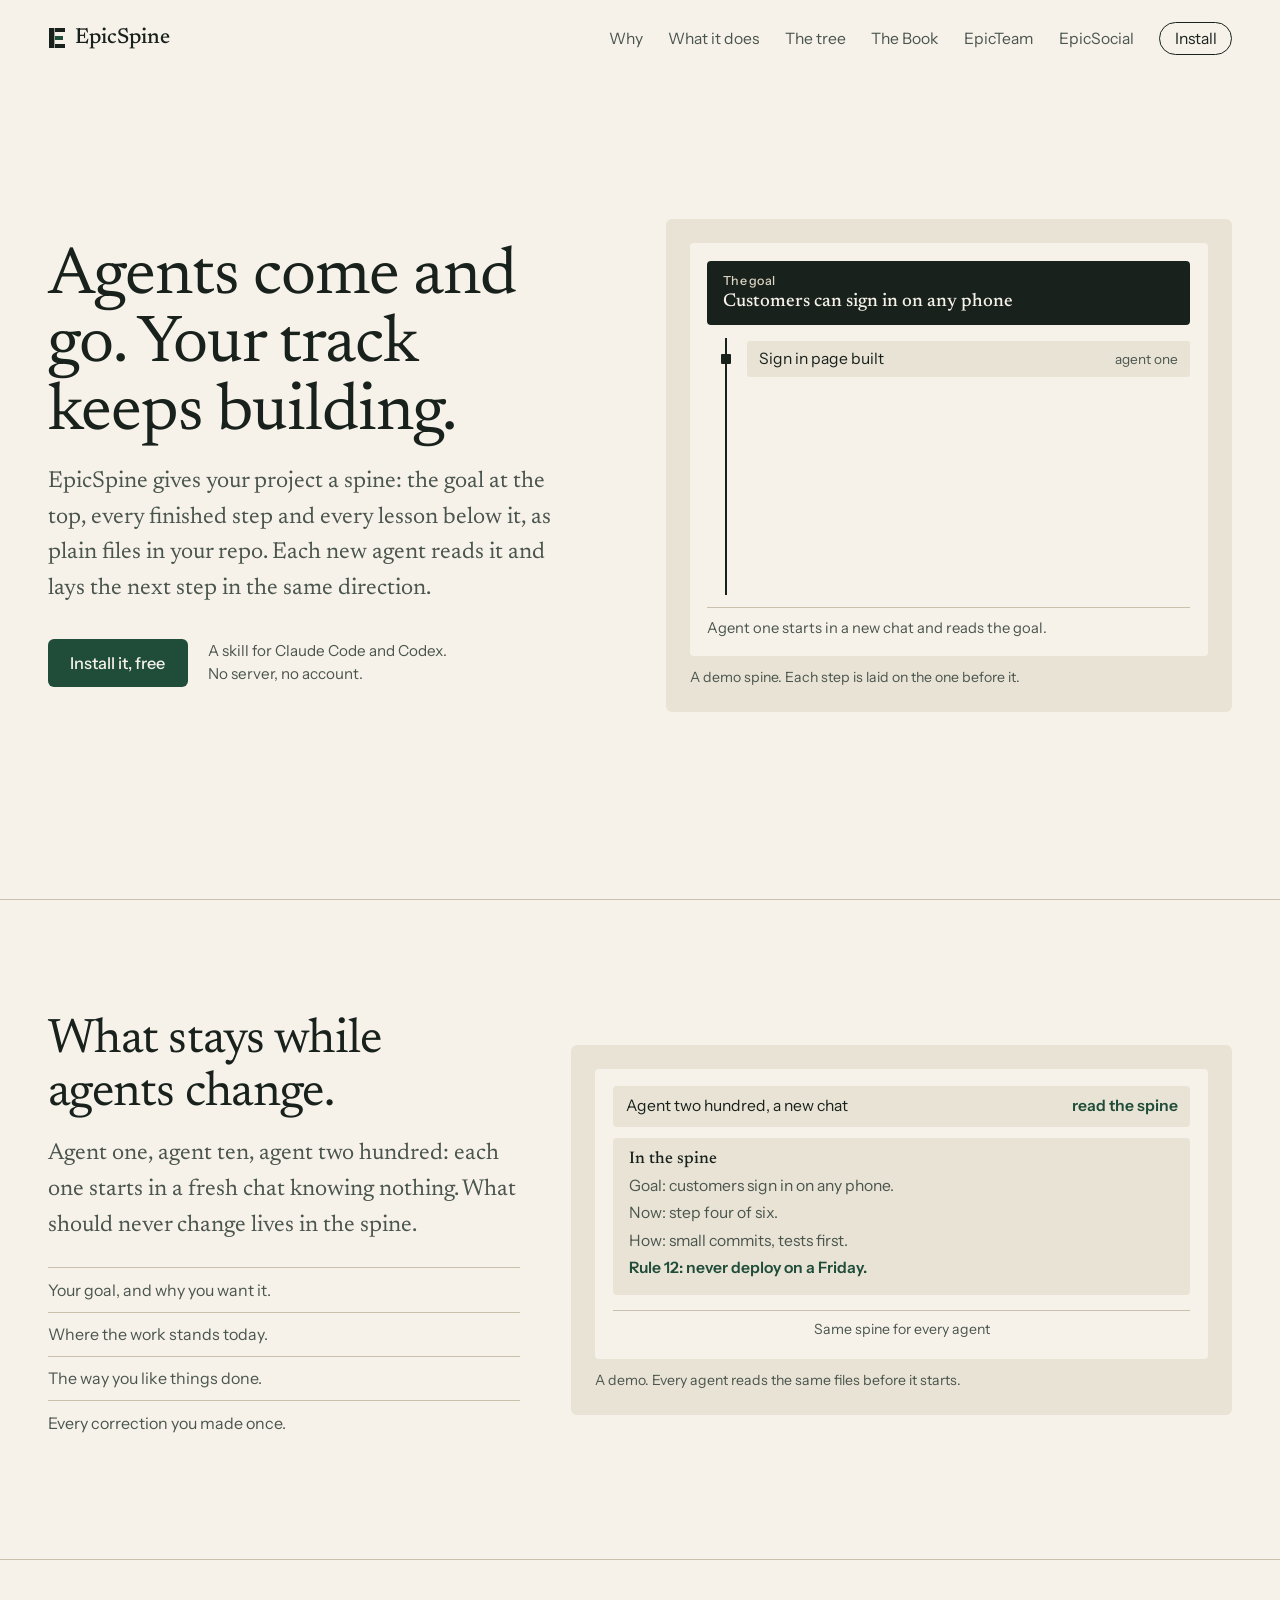
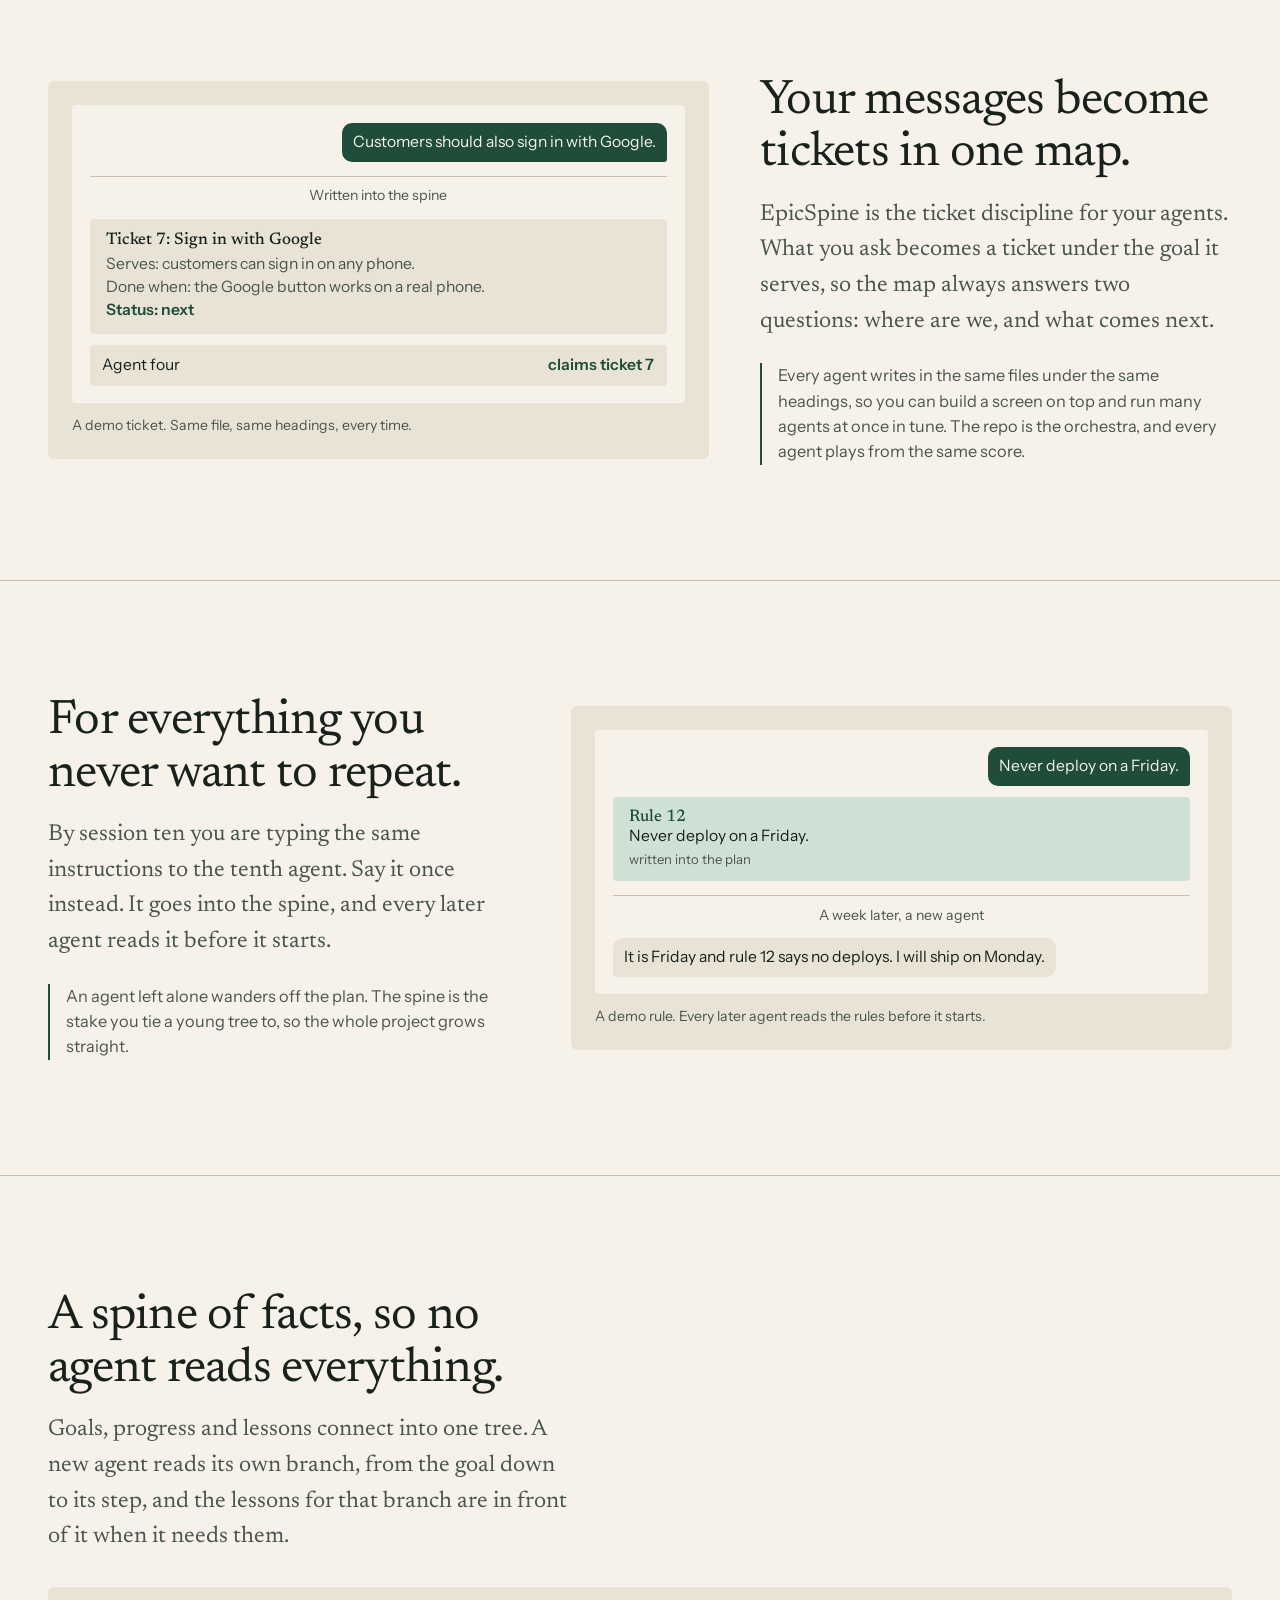
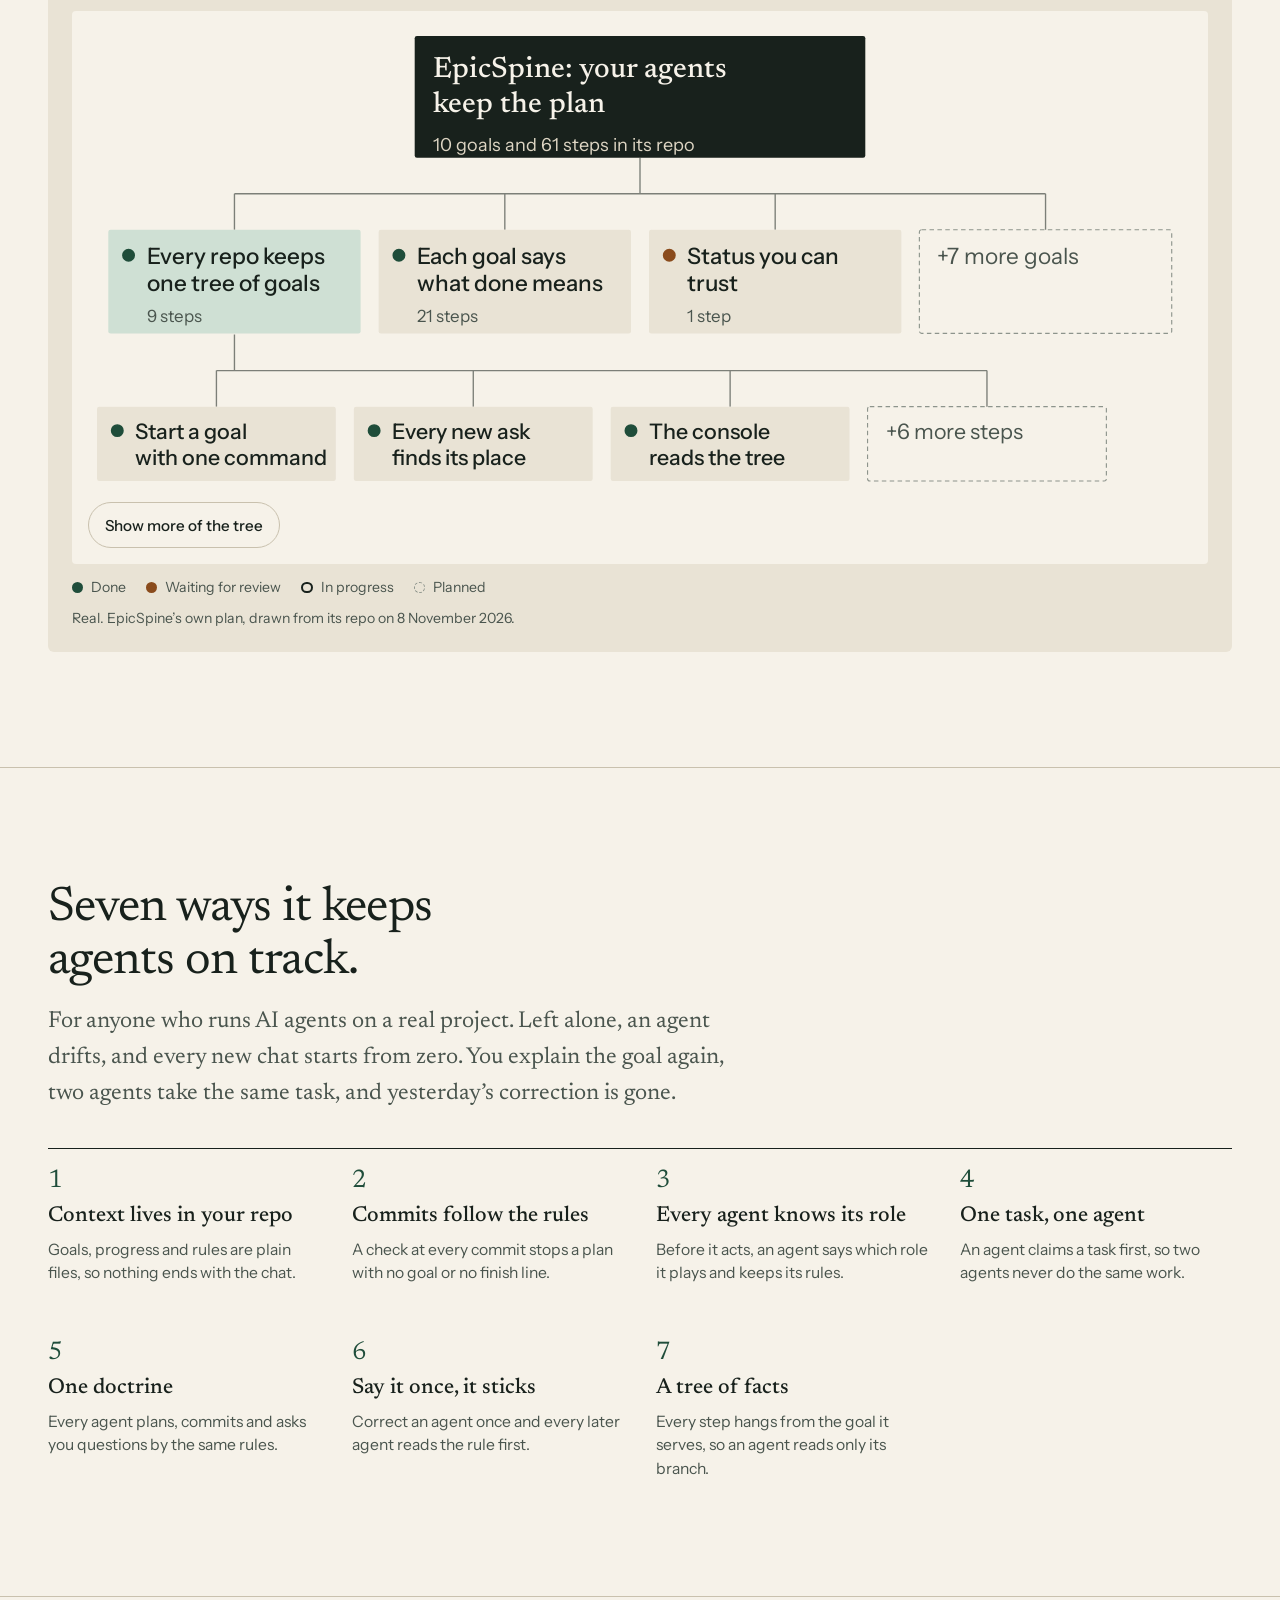
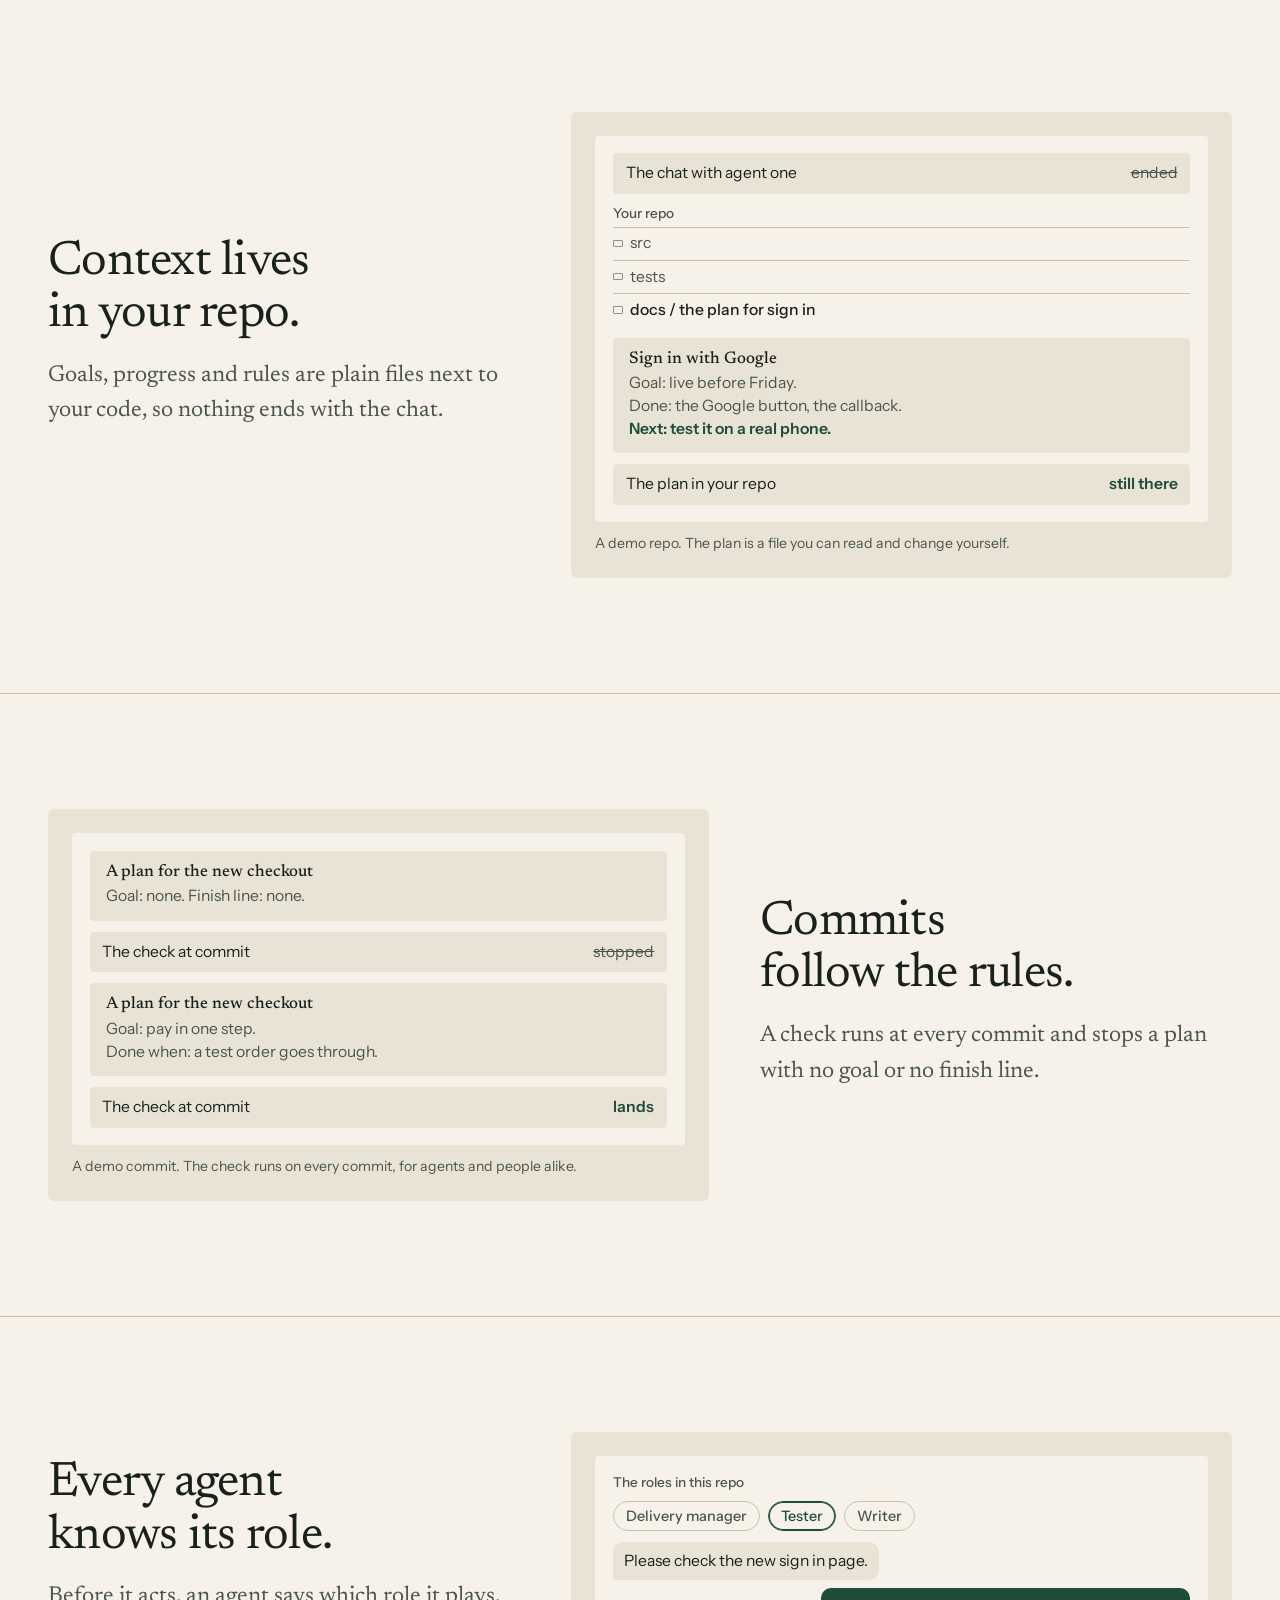
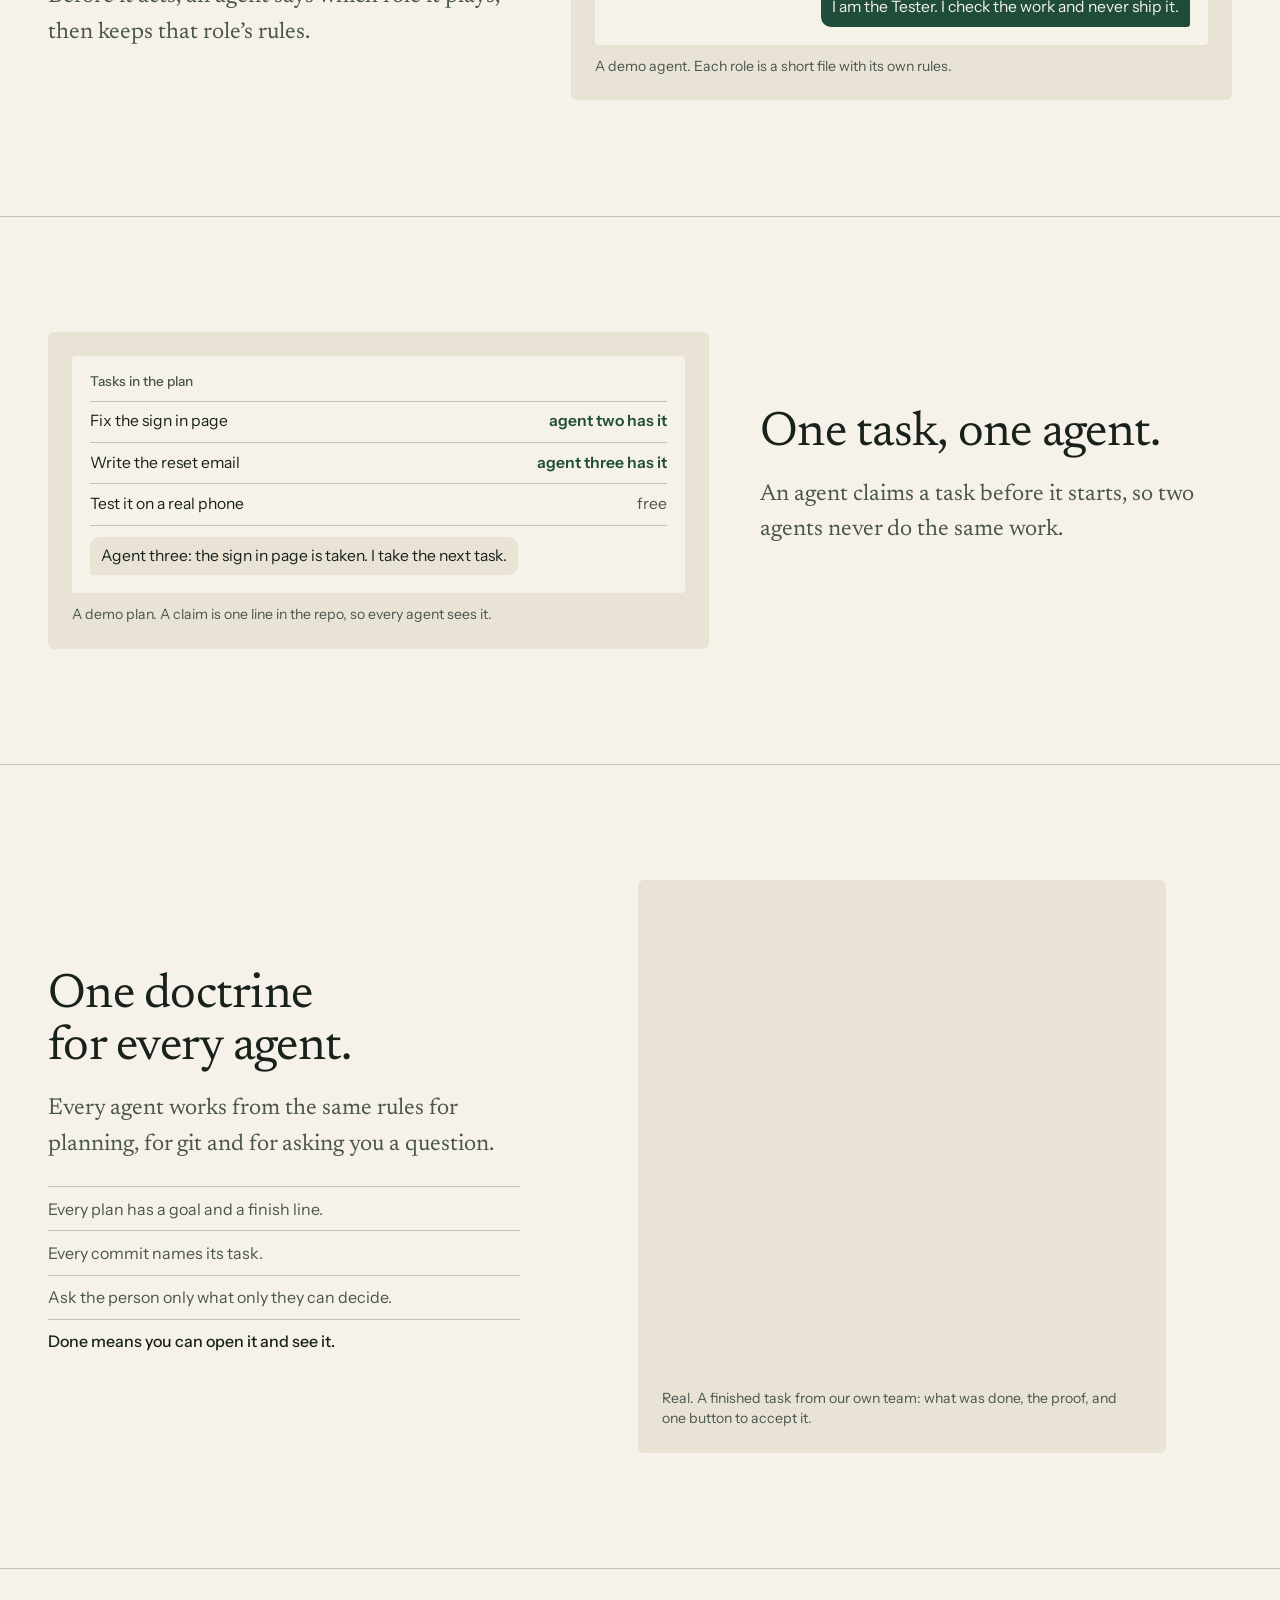
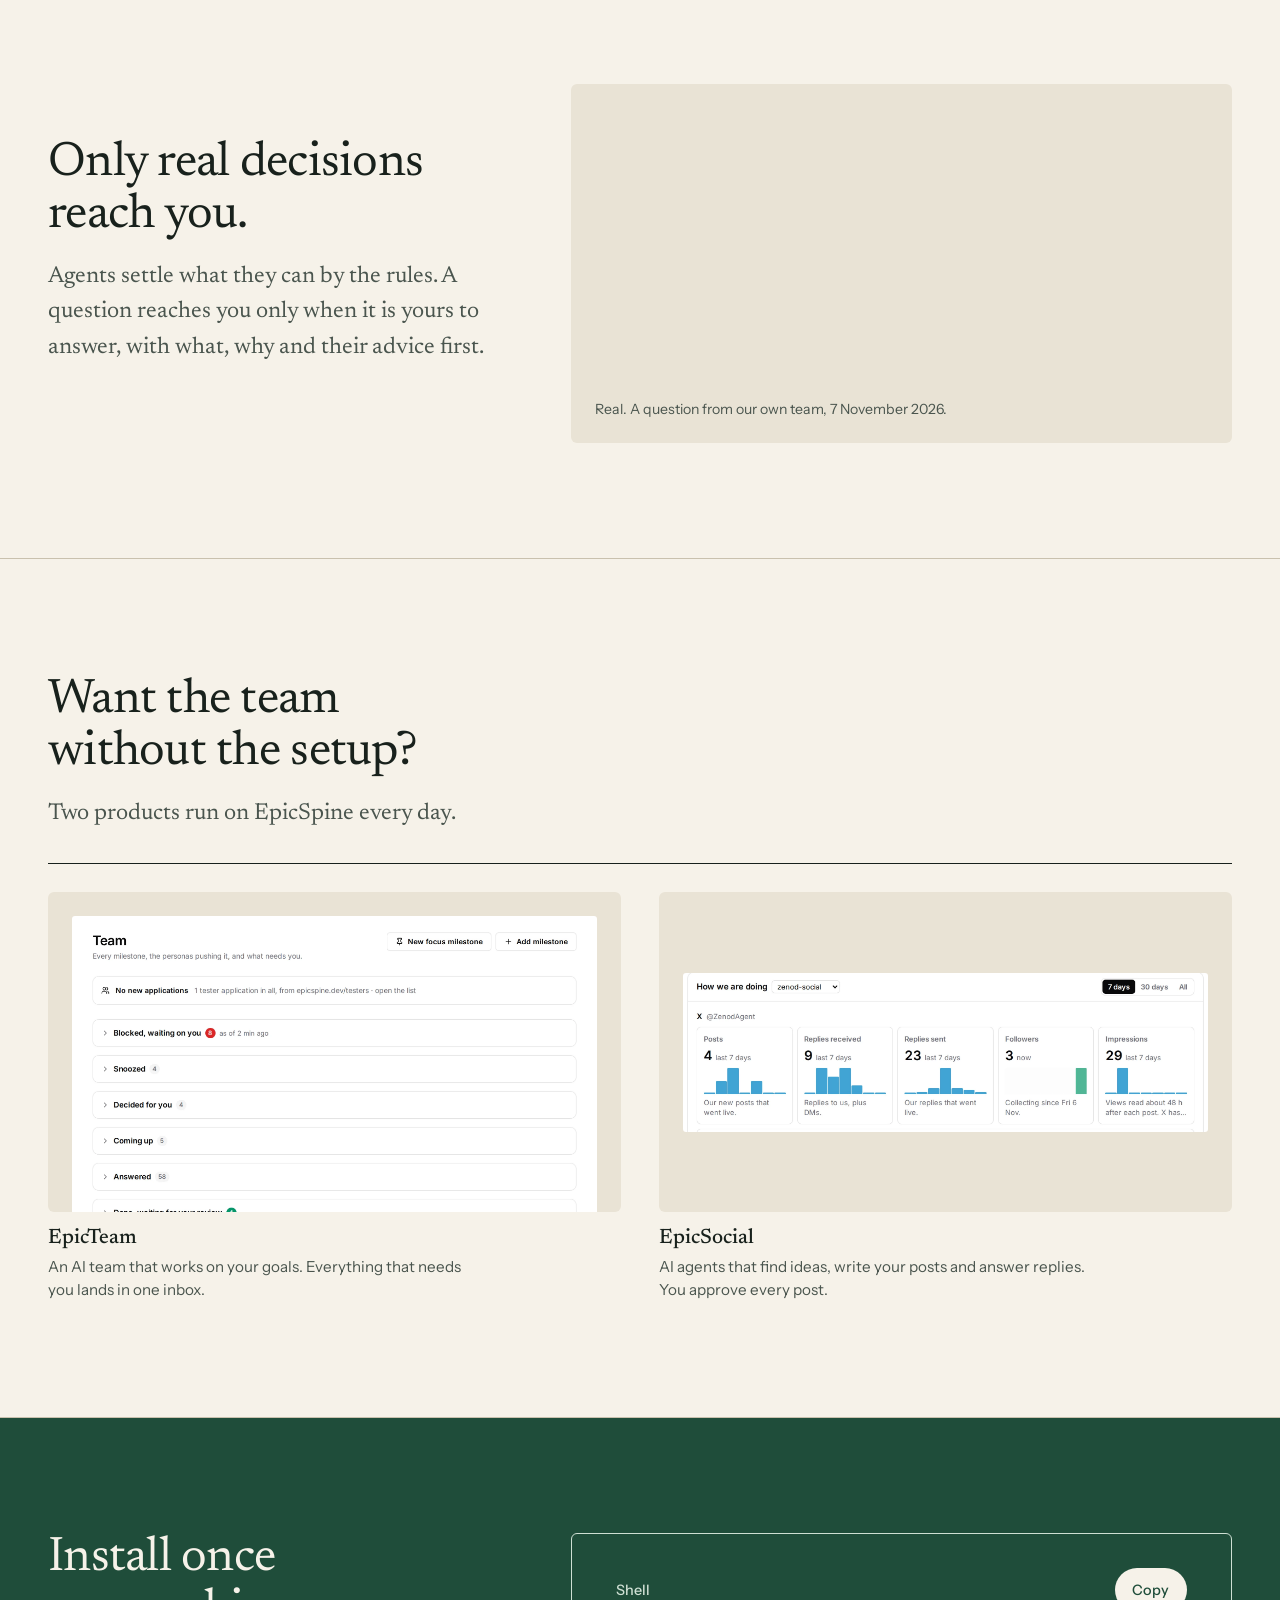
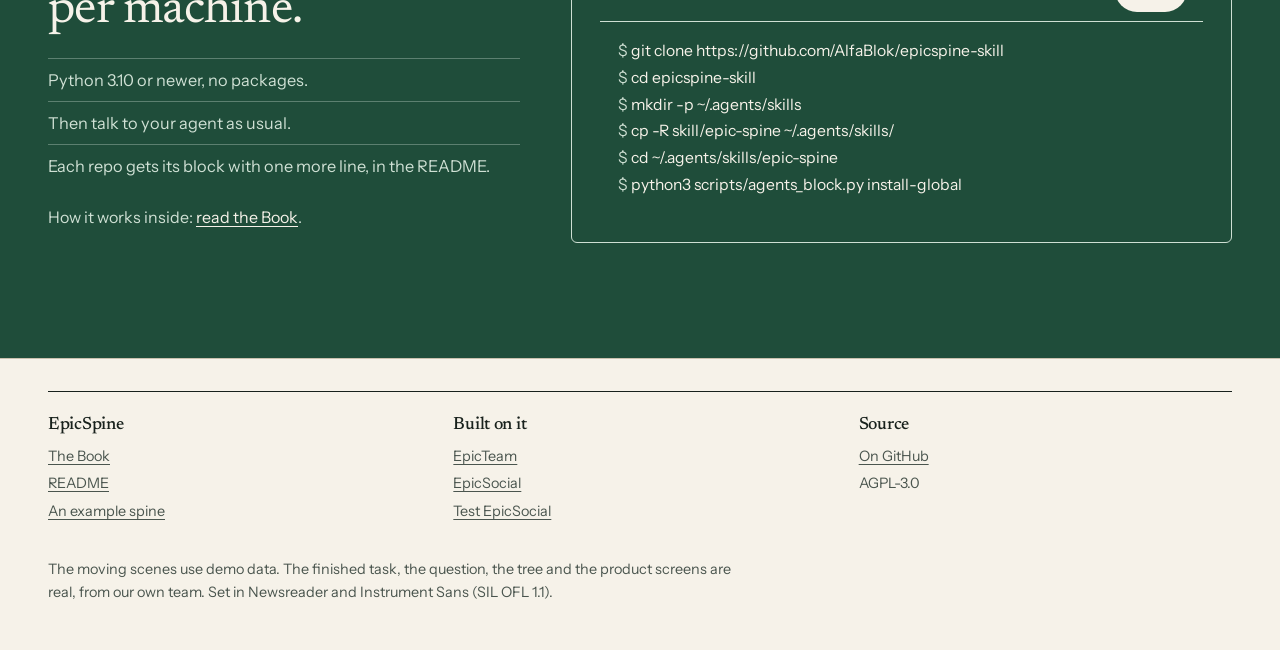
==== commit 736f3a32: "E43-S10 (agent_team EPIC-43): epicspine.dev round 3 from Jordi's voice notes of 2026-11-09, the Epic" ====
--- a/index.html
+++ b/index.html
@@ -3,16 +3,16 @@
 <head>
 <meta charset="utf-8">
 <meta name="viewport" content="width=device-width, initial-scale=1">
-<title>EpicSpine: your AI agents keep the plan</title>
+<title>EpicSpine: agents come and go, your track keeps building</title>
 <!-- agent_team E65-S5: one letter per product on logo C (E for EpicSpine, S for EpicSocial), made by agent_team console/scripts/gen-brand.mjs -->
 <link rel="icon" href="/favicon.svg" type="image/svg+xml">
 <link rel="icon" href="/favicon-32.png" type="image/png" sizes="32x32">
 <link rel="icon" href="/favicon-16.png" type="image/png" sizes="16x16">
 <link rel="icon" href="/favicon.ico" sizes="48x48">
 <link rel="apple-touch-icon" href="/apple-touch-icon.png">
-<meta name="description" content="EpicSpine is a free agent skill. Your goals, progress and rules live as plain files in your repo, so every AI agent starts where the last one stopped.">
-<meta property="og:title" content="EpicSpine: your agents keep the plan">
-<meta property="og:description" content="Every agent starts where the last one stopped. A free skill for Claude Code and Codex.">
+<meta name="description" content="EpicSpine is a free agent skill that gives your project a spine: the goal at the top, every step and lesson below it, in plain files in your repo. Agents come and go, your track keeps building.">
+<meta property="og:title" content="EpicSpine: agents come and go, your track keeps building">
+<meta property="og:description" content="Say it once and every later agent knows it. A free skill for Claude Code and Codex.">
 <meta name="theme-color" content="#f6f2e9">
 <meta http-equiv="origin-trial" content="AtDrsViSr8mDLBvm0KVKUeVmmJMrXiGoIy8qNZ86ZvC5hEOThzKxAElBvvn+8cUhqJ/Mnpqy/F0sJlp8VBLKVwYAAABNeyJvcmlnaW4iOiJodHRwczovL2VwaWNzcGluZS5kZXY6NDQzIiwiZmVhdHVyZSI6IldlYk1DUCIsImV4cGlyeSI6MTgwNjM2NDgwMH0=">
 <script>
@@ -36,6 +36,7 @@
   <div class="in">
     <a class="word" href="#top" aria-label="EpicSpine, back to the start"><svg class="mark" viewBox="7 5 18 22" width="18" height="22" aria-hidden="true"><rect x="8" y="6" width="5.4" height="20"/><rect x="14" y="6" width="10" height="4"/><rect class="c" x="14" y="14" width="8" height="4"/><rect x="14" y="22" width="10" height="4"/></svg>EpicSpine</a>
     <nav aria-label="Main">
+      <a href="#same">Why</a>
       <a href="#seven">What it does</a>
       <a href="#tree">The tree</a>
       <a href="book/">The Book</a>
@@ -47,168 +48,109 @@
 </header>
 
 <main>
+  <!-- E43-S10 round 3 of 2026-11-09: Jordi's voice note (19:33Z): "agents come and go, your track keeps building",
+       the spine as the harness for what you never want to repeat, the spine of facts as a tree. His lines lead; the seven follow. -->
   <section class="slide cover" id="top" aria-labelledby="h-top">
     <div class="in split">
       <div>
-        <h1 id="h-top">Your agents keep the plan.</h1>
-        <p class="lede">Every new agent starts where the last one stopped.</p>
+        <h1 id="h-top">Agents come and go. Your track keeps building.</h1>
+        <p class="lede">EpicSpine gives your project a spine: the goal at the top, every finished step and every lesson below it, as plain files in your repo. Each new agent reads it and lays the next step in the same direction.</p>
         <div class="act">
           <a class="btn" href="#install">Install it, free</a>
           <span class="small">A skill for Claude Code and Codex. No server, no account.</span>
         </div>
       </div>
-      <figure class="shot scene" data-len="11000" aria-label="Agent one finishes step three and its chat ends. The plan in the repo still says step four is next. Agent two, in a new chat, reads it and starts at step four.">
-        <div class="screen handoff">
-          <p class="who st" data-at="200">Agent one</p>
-          <div class="b them st" data-at="500">Step three is done. I wrote it into the plan.</div>
-          <p class="ended st" data-at="1700">The chat ended</p>
-          <div class="plan st" data-at="2600">
-            <b>The plan, in your repo</b>
-            <ol><li class="done">Build the sign in page</li><li class="done">Add the password reset</li><li class="done">Fix the phone layout</li><li class="next">Test it on a real phone</li></ol>
-          </div>
-          <p class="who st" data-at="4400">Agent two, a new chat</p>
-          <div class="b me st" data-at="5000">I read the plan. Starting at step four.</div>
-        </div>
-        <figcaption>A demo hand-off. The plan is a plain file next to your code.</figcaption>
-      </figure>
-    </div>
-  </section>
-
-  <section class="slide" id="seven" aria-labelledby="h-seven">
-    <div class="in">
-      <h2 id="h-seven">Seven things your agents do with it.</h2>
-      <p class="lede why">For anyone who runs AI agents on a real project. Without a plan they can read, every new chat starts from zero. You explain the goal again, two agents take the same task, and yesterday’s correction is gone.</p>
-      <ol class="cols4 seven">
-        <li><span class="k">1</span><b><a href="#context">Context lives in your repo</a></b>Goals, progress and rules are plain files, so nothing ends with the chat.</li>
-        <li><span class="k">2</span><b><a href="#commits">Commits follow the rules</a></b>A check at every commit stops a plan with no goal or no finish line.</li>
-        <li><span class="k">3</span><b><a href="#personas">Every agent knows its role</a></b>Before it acts, an agent says which role it plays and keeps its rules.</li>
-        <li><span class="k">4</span><b><a href="#claims">One task, one agent</a></b>An agent claims a task first, so two agents never do the same work.</li>
-        <li><span class="k">5</span><b><a href="#doctrine">One doctrine</a></b>Every agent plans, commits and asks you questions by the same rules.</li>
-        <li><span class="k">6</span><b><a href="#sticks">Say it once, it sticks</a></b>Correct an agent once and every later agent reads the rule first.</li>
-        <li><span class="k">7</span><b><a href="#tree">Your goals, as a graph</a></b>Every plan hangs from the goal it serves, so status reads as one tree.</li>
-      </ol>
-    </div>
-  </section>
-
-  <section class="slide" id="context" aria-labelledby="h-context">
-    <div class="in split">
-      <div>
-        <h2 id="h-context">Context lives in your repo.</h2>
-        <p class="lede">Goals, progress and rules are plain files next to your code, so nothing ends with the chat.</p>
-      </div>
-      <figure class="shot scene" data-len="10000" aria-label="A chat with agent one ends. In the repo, next to the code, the plan file still holds the goal, what is done and what is next.">
-        <div class="screen pane">
-          <div class="pane-row st" data-at="300"><span>The chat with agent one</span><span class="off">ended</span></div>
-          <div class="files">
-            <p class="cap">Your repo</p>
-            <ul>
-              <li>src</li>
-              <li>tests</li>
-              <li class="st on-file" data-at="1300">docs / the plan for sign in</li>
-            </ul>
-          </div>
+      <figure class="shot scene" data-len="13000" aria-label="A spine: the goal, customers sign in on any phone, at the top. Agent one lays step one and leaves a lesson. Agent two reads the spine and lays step two. Agent three lays step three and adds a rule. Step four is next, for agent four.">
+        <div class="screen spine">
+          <div class="head"><small>The goal</small>Customers can sign in on any phone</div>
+          <ol class="bones">
+            <li class="st" data-at="900"><span>Sign in page built</span><em>agent one</em></li>
+            <li class="rib st" data-at="2000">Lesson: reset the test server first</li>
+            <li class="st" data-at="4100"><span>Password reset added</span><em>agent two</em></li>
+            <li class="st" data-at="7000"><span>Phone layout fixed</span><em>agent three</em></li>
+            <li class="rib st" data-at="7900">Rule: never deploy on a Friday</li>
+            <li class="next st" data-at="9600"><span>Next: test it on a real phone</span></li>
+          </ol>
+          <div class="ticker" aria-hidden="true">
+            <p class="st" data-at="300" data-off="3300">Agent one starts in a new chat and reads the goal.</p>
+            <p class="st" data-at="3300" data-off="6200">Agent one is gone. Agent two reads the spine and carries on.</p>
+            <p class="st" data-at="6200" data-off="9300">Agent two is gone. Agent three reads the rule and the lesson.</p>
+            <p class="st end" data-at="9300">Three agents have come and gone. Agent four will start at step four.</p>
+          </div>
+        </div>
+        <figcaption>A demo spine. Each step is laid on the one before it.</figcaption>
+      </figure>
+    </div>
+  </section>
+
+  <section class="slide" id="same" aria-labelledby="h-same">
+    <div class="in split">
+      <div>
+        <h2 id="h-same">What stays while agents change.</h2>
+        <p class="lede">Agent one, agent ten, agent two hundred: each one starts in a fresh chat knowing nothing. What should never change lives in the spine.</p>
+        <ul class="facts">
+          <li>Your goal, and why you want it.</li>
+          <li>Where the work stands today.</li>
+          <li>The way you like things done.</li>
+          <li>Every correction you made once.</li>
+        </ul>
+      </div>
+      <figure class="shot scene" data-len="11000" aria-label="New chats come and go: agent one, agent ten, agent two hundred. Each reads the same spine: the goal, where the work stands, how you like it done, and your corrections.">
+        <div class="screen pane same">
+          <div class="ticker chats">
+            <div class="pane-row st" data-at="300" data-off="2900"><span>Agent one, a new chat</span><span class="yes">read the spine</span></div>
+            <div class="pane-row st" data-at="2900" data-off="5500"><span>Agent ten, a new chat</span><span class="yes">read the spine</span></div>
+            <div class="pane-row st" data-at="5500"><span>Agent two hundred, a new chat</span><span class="yes">read the spine</span></div>
+          </div>
+          <div class="note">
+            <b>In the spine</b>
+            <p>Goal: customers sign in on any phone.</p>
+            <p>Now: step four of six.</p>
+            <p>How: small commits, tests first.</p>
+            <p class="hl">Rule 12: never deploy on a Friday.</p>
+          </div>
+          <p class="ended">Same spine for every agent</p>
+        </div>
+        <figcaption>A demo. Every agent reads the same files before it starts.</figcaption>
+      </figure>
+    </div>
+  </section>
+
+  <!-- E43-S10, Jordi's voice note 2026-11-09 19:59Z: EpicSpine is the ticket discipline; your messages become an action-geared
+       graph (where are we, what next); the repo is the orchestra, so agents stay in tune. -->
+  <section class="slide" id="graph" aria-labelledby="h-graph">
+    <div class="in split rev">
+      <figure class="shot scene" data-len="11000" aria-label="You say: customers should sign in with Google. It becomes ticket 7 under the goal, customers can sign in on any phone, with its status, next, and when it is done. Agent four claims ticket 7.">
+        <div class="screen pane">
+          <div class="chat-col">
+            <div class="b me st" data-at="300">Customers should also sign in with Google.</div>
+          </div>
+          <p class="ended st" data-at="1500">Written into the spine</p>
           <div class="note st" data-at="2300">
-            <b>Sign in with Google</b>
-            <p>Goal: live before Friday.</p>
-            <p>Done: the Google button, the callback.</p>
-            <p class="hl">Next: test it on a real phone.</p>
-          </div>
-          <div class="pane-row st" data-at="3600"><span>The plan in your repo</span><span class="yes">still there</span></div>
-        </div>
-        <figcaption>A demo repo. The plan is a file you can read and change yourself.</figcaption>
-      </figure>
-    </div>
-  </section>
-
-  <section class="slide" id="commits" aria-labelledby="h-commits">
-    <div class="in split rev">
-      <figure class="shot scene" data-len="10000" aria-label="An agent tries to commit a plan with no goal and the check stops it. It adds a goal and a finish line and the commit lands.">
-        <div class="screen pane">
-          <div class="try st" data-at="300">
-            <b>A plan for the new checkout</b>
-            <p>Goal: none. Finish line: none.</p>
-          </div>
-          <div class="pane-row st" data-at="1400"><span>The check at commit</span><span class="off">stopped</span></div>
-          <div class="try st" data-at="3000">
-            <b>A plan for the new checkout</b>
-            <p>Goal: pay in one step.</p>
-            <p>Done when: a test order goes through.</p>
-          </div>
-          <div class="pane-row st" data-at="4300"><span>The check at commit</span><span class="yes">lands</span></div>
-        </div>
-        <figcaption>A demo commit. The check runs on every commit, for agents and people alike.</figcaption>
-      </figure>
-      <div>
-        <h2 id="h-commits">Commits follow the rules.</h2>
-        <p class="lede">A check runs at every commit and stops a plan with no goal or no finish line.</p>
-      </div>
-    </div>
-  </section>
-
-  <section class="slide" id="personas" aria-labelledby="h-personas">
-    <div class="in split">
-      <div>
-        <h2 id="h-personas">Every agent knows its role.</h2>
-        <p class="lede">Before it acts, an agent says which role it plays, then keeps that role’s rules.</p>
-      </div>
-      <figure class="shot scene" data-len="9000" aria-label="Three roles: Delivery manager, Tester, Writer. The Tester is chosen and the agent says: I am the Tester. I check the work and never ship it.">
-        <div class="screen pane">
-          <p class="cap">The roles in this repo</p>
-          <div class="chips"><span class="chip">Delivery manager</span><span class="chip st pick" data-at="900">Tester</span><span class="chip">Writer</span></div>
-          <div class="chat-col">
-            <div class="b them st" data-at="1800">Please check the new sign in page.</div>
-            <div class="b me st" data-at="3000">I am the Tester. I check the work and never ship it.</div>
-          </div>
-        </div>
-        <figcaption>A demo agent. Each role is a short file with its own rules.</figcaption>
-      </figure>
-    </div>
-  </section>
-
-  <section class="slide" id="claims" aria-labelledby="h-claims">
-    <div class="in split rev">
-      <figure class="shot scene" data-len="10000" aria-label="A task list. Agent two has claimed Fix the sign in page. Agent three sees the claim and takes the next task instead.">
-        <div class="screen pane">
-          <p class="cap">Tasks in the plan</p>
-          <ul class="tasks">
-            <li><span>Fix the sign in page</span><span class="st yes" data-at="600">agent two has it</span></li>
-            <li><span>Write the reset email</span><span class="st yes" data-at="3200">agent three has it</span></li>
-            <li><span>Test it on a real phone</span><span class="free">free</span></li>
-          </ul>
-          <div class="chat-col">
-            <div class="b them st" data-at="1800">Agent three: the sign in page is taken. I take the next task.</div>
-          </div>
-        </div>
-        <figcaption>A demo plan. A claim is one line in the repo, so every agent sees it.</figcaption>
-      </figure>
-      <div>
-        <h2 id="h-claims">One task, one agent.</h2>
-        <p class="lede">An agent claims a task before it starts, so two agents never do the same work.</p>
-      </div>
-    </div>
-  </section>
-
-  <section class="slide" id="doctrine" aria-labelledby="h-doctrine">
-    <div class="in split">
-      <div>
-        <h2 id="h-doctrine">One doctrine for every agent.</h2>
-        <p class="lede">Every agent works from the same rules for planning, for git and for asking you a question.</p>
-        <ul class="facts">
-          <li>Every plan has a goal and a finish line.</li>
-          <li>Every commit names its task.</li>
-          <li>Ask the person only what only they can decide.</li>
-          <li><b>Done means you can open it and see it.</b></li>
-        </ul>
-      </div>
-      <figure class="shot small-shot">
-        <picture><source media="(max-width: 40rem)" srcset="team/shots/review-card-phone.webp"><img src="team/shots/review-card.webp" width="934" height="920" loading="lazy" decoding="async" alt="A finished task card: what was delivered, with three ticks and one cross, a screenshot of the evidence, where it sits in the tree of goals, and the buttons to mark it complete or send it back."></picture>
-        <figcaption>Real. A finished task from our own team: what was done, the proof, and one button to accept it.</figcaption>
-      </figure>
+            <b>Ticket 7: Sign in with Google</b>
+            <p>Serves: customers can sign in on any phone.</p>
+            <p>Done when: the Google button works on a real phone.</p>
+            <p class="hl">Status: next</p>
+          </div>
+          <div class="pane-row st" data-at="4200"><span>Agent four</span><span class="yes">claims ticket 7</span></div>
+        </div>
+        <figcaption>A demo ticket. Same file, same headings, every time.</figcaption>
+      </figure>
+      <div>
+        <h2 id="h-graph">Your messages become tickets in one map.</h2>
+        <p class="lede">EpicSpine is the ticket discipline for your agents. What you ask becomes a ticket under the goal it serves, so the map always answers two questions: where are we, and what comes next.</p>
+        <p class="aside">Every agent writes in the same files under the same headings, so you can build a screen on top and run many agents at once in tune. The repo is the orchestra, and every agent plays from the same score.</p>
+      </div>
     </div>
   </section>
 
   <section class="slide" id="sticks" aria-labelledby="h-sticks">
-    <div class="in split rev">
+    <div class="in split">
+      <div>
+        <h2 id="h-sticks">For everything you never want to repeat.</h2>
+        <p class="lede">By session ten you are typing the same instructions to the tenth agent. Say it once instead. It goes into the spine, and every later agent reads it before it starts.</p>
+        <p class="aside">An agent left alone wanders off the plan. The spine is the stake you tie a young tree to, so the whole project grows straight.</p>
+      </div>
       <figure class="shot scene" data-len="12000" aria-label="You tell an agent: never deploy on a Friday. The rule is written into the plan as rule 12. A week later a new agent reads rule 12 and ships on Monday instead.">
         <div class="screen pane">
           <div class="chat-col">
@@ -222,17 +164,13 @@
         </div>
         <figcaption>A demo rule. Every later agent reads the rules before it starts.</figcaption>
       </figure>
-      <div>
-        <h2 id="h-sticks">Say it once. It sticks.</h2>
-        <p class="lede">Correct an agent once and the rule goes into the plan. Every later agent reads it before it starts.</p>
-      </div>
     </div>
   </section>
 
   <section class="slide" id="tree" aria-labelledby="h-tree">
     <div class="in">
-      <h2 id="h-tree">Your goals, as a graph.</h2>
-      <p class="lede">Every plan hangs from the goal it serves, so goals, steps and their status read as one tree.</p>
+      <h2 id="h-tree">A spine of facts, so no agent reads everything.</h2>
+      <p class="lede">Goals, progress and lessons connect into one tree. A new agent reads its own branch, from the goal down to its step, and the lessons for that branch are in front of it when it needs them.</p>
       <figure class="shot tree-shot">
         <div class="gt-wrap">
 <!-- goal-tree:spine begin (tools/goal_tree.py writes this) -->
@@ -246,6 +184,139 @@
         </div>
         <ul class="gt-key" aria-label="What the dots mean"><li><i class="gt-done"></i>Done</li><li><i class="gt-review"></i>Waiting for review</li><li><i class="gt-active"></i>In progress</li><li><i class="gt-planned"></i>Planned</li></ul>
         <figcaption>Real. EpicSpine’s own plan, drawn from its repo on 8 November 2026.</figcaption>
+      </figure>
+    </div>
+  </section>
+
+  <section class="slide" id="seven" aria-labelledby="h-seven">
+    <div class="in">
+      <h2 id="h-seven">Seven ways it keeps agents on track.</h2>
+      <p class="lede why">For anyone who runs AI agents on a real project. Left alone, an agent drifts, and every new chat starts from zero. You explain the goal again, two agents take the same task, and yesterday’s correction is gone.</p>
+      <ol class="cols4 seven">
+        <li><span class="k">1</span><b><a href="#context">Context lives in your repo</a></b>Goals, progress and rules are plain files, so nothing ends with the chat.</li>
+        <li><span class="k">2</span><b><a href="#commits">Commits follow the rules</a></b>A check at every commit stops a plan with no goal or no finish line.</li>
+        <li><span class="k">3</span><b><a href="#personas">Every agent knows its role</a></b>Before it acts, an agent says which role it plays and keeps its rules.</li>
+        <li><span class="k">4</span><b><a href="#claims">One task, one agent</a></b>An agent claims a task first, so two agents never do the same work.</li>
+        <li><span class="k">5</span><b><a href="#doctrine">One doctrine</a></b>Every agent plans, commits and asks you questions by the same rules.</li>
+        <li><span class="k">6</span><b><a href="#sticks">Say it once, it sticks</a></b>Correct an agent once and every later agent reads the rule first.</li>
+        <li><span class="k">7</span><b><a href="#tree">A tree of facts</a></b>Every step hangs from the goal it serves, so an agent reads only its branch.</li>
+      </ol>
+    </div>
+  </section>
+
+  <section class="slide" id="context" aria-labelledby="h-context">
+    <div class="in split">
+      <div>
+        <h2 id="h-context">Context lives in your repo.</h2>
+        <p class="lede">Goals, progress and rules are plain files next to your code, so nothing ends with the chat.</p>
+      </div>
+      <figure class="shot scene" data-len="10000" aria-label="A chat with agent one ends. In the repo, next to the code, the plan file still holds the goal, what is done and what is next.">
+        <div class="screen pane">
+          <div class="pane-row st" data-at="300"><span>The chat with agent one</span><span class="off">ended</span></div>
+          <div class="files">
+            <p class="cap">Your repo</p>
+            <ul>
+              <li>src</li>
+              <li>tests</li>
+              <li class="st on-file" data-at="1300">docs / the plan for sign in</li>
+            </ul>
+          </div>
+          <div class="note st" data-at="2300">
+            <b>Sign in with Google</b>
+            <p>Goal: live before Friday.</p>
+            <p>Done: the Google button, the callback.</p>
+            <p class="hl">Next: test it on a real phone.</p>
+          </div>
+          <div class="pane-row st" data-at="3600"><span>The plan in your repo</span><span class="yes">still there</span></div>
+        </div>
+        <figcaption>A demo repo. The plan is a file you can read and change yourself.</figcaption>
+      </figure>
+    </div>
+  </section>
+
+  <section class="slide" id="commits" aria-labelledby="h-commits">
+    <div class="in split rev">
+      <figure class="shot scene" data-len="10000" aria-label="An agent tries to commit a plan with no goal and the check stops it. It adds a goal and a finish line and the commit lands.">
+        <div class="screen pane">
+          <div class="try st" data-at="300">
+            <b>A plan for the new checkout</b>
+            <p>Goal: none. Finish line: none.</p>
+          </div>
+          <div class="pane-row st" data-at="1400"><span>The check at commit</span><span class="off">stopped</span></div>
+          <div class="try st" data-at="3000">
+            <b>A plan for the new checkout</b>
+            <p>Goal: pay in one step.</p>
+            <p>Done when: a test order goes through.</p>
+          </div>
+          <div class="pane-row st" data-at="4300"><span>The check at commit</span><span class="yes">lands</span></div>
+        </div>
+        <figcaption>A demo commit. The check runs on every commit, for agents and people alike.</figcaption>
+      </figure>
+      <div>
+        <h2 id="h-commits">Commits follow the rules.</h2>
+        <p class="lede">A check runs at every commit and stops a plan with no goal or no finish line.</p>
+      </div>
+    </div>
+  </section>
+
+  <section class="slide" id="personas" aria-labelledby="h-personas">
+    <div class="in split">
+      <div>
+        <h2 id="h-personas">Every agent knows its role.</h2>
+        <p class="lede">Before it acts, an agent says which role it plays, then keeps that role’s rules.</p>
+      </div>
+      <figure class="shot scene" data-len="9000" aria-label="Three roles: Delivery manager, Tester, Writer. The Tester is chosen and the agent says: I am the Tester. I check the work and never ship it.">
+        <div class="screen pane">
+          <p class="cap">The roles in this repo</p>
+          <div class="chips"><span class="chip">Delivery manager</span><span class="chip st pick" data-at="900">Tester</span><span class="chip">Writer</span></div>
+          <div class="chat-col">
+            <div class="b them st" data-at="1800">Please check the new sign in page.</div>
+            <div class="b me st" data-at="3000">I am the Tester. I check the work and never ship it.</div>
+          </div>
+        </div>
+        <figcaption>A demo agent. Each role is a short file with its own rules.</figcaption>
+      </figure>
+    </div>
+  </section>
+
+  <section class="slide" id="claims" aria-labelledby="h-claims">
+    <div class="in split rev">
+      <figure class="shot scene" data-len="10000" aria-label="A task list. Agent two has claimed Fix the sign in page. Agent three sees the claim and takes the next task instead.">
+        <div class="screen pane">
+          <p class="cap">Tasks in the plan</p>
+          <ul class="tasks">
+            <li><span>Fix the sign in page</span><span class="st yes" data-at="600">agent two has it</span></li>
+            <li><span>Write the reset email</span><span class="st yes" data-at="3200">agent three has it</span></li>
+            <li><span>Test it on a real phone</span><span class="free">free</span></li>
+          </ul>
+          <div class="chat-col">
+            <div class="b them st" data-at="1800">Agent three: the sign in page is taken. I take the next task.</div>
+          </div>
+        </div>
+        <figcaption>A demo plan. A claim is one line in the repo, so every agent sees it.</figcaption>
+      </figure>
+      <div>
+        <h2 id="h-claims">One task, one agent.</h2>
+        <p class="lede">An agent claims a task before it starts, so two agents never do the same work.</p>
+      </div>
+    </div>
+  </section>
+
+  <section class="slide" id="doctrine" aria-labelledby="h-doctrine">
+    <div class="in split">
+      <div>
+        <h2 id="h-doctrine">One doctrine for every agent.</h2>
+        <p class="lede">Every agent works from the same rules for planning, for git and for asking you a question.</p>
+        <ul class="facts">
+          <li>Every plan has a goal and a finish line.</li>
+          <li>Every commit names its task.</li>
+          <li>Ask the person only what only they can decide.</li>
+          <li><b>Done means you can open it and see it.</b></li>
+        </ul>
+      </div>
+      <figure class="shot small-shot">
+        <picture><source media="(max-width: 40rem)" srcset="team/shots/review-card-phone.webp"><img src="team/shots/review-card.webp" width="934" height="920" loading="lazy" decoding="async" alt="A finished task card: what was delivered, with three ticks and one cross, a screenshot of the evidence, where it sits in the tree of goals, and the buttons to mark it complete or send it back."></picture>
+        <figcaption>Real. A finished task from our own team: what was done, the proof, and one button to accept it.</figcaption>
       </figure>
     </div>
   </section>
@@ -352,7 +423,7 @@
   try {
     var mc = document.modelContext || navigator.modelContext;
     if (!mc || typeof mc.registerTool !== "function") { return; }
-    var what = "EpicSpine (epicspine.dev) is an agent skill that turns chat into a goal tree kept as plain files in git, so every AI agent starts where the last one stopped. ";
+    var what = "EpicSpine (epicspine.dev) is an agent skill that gives a project a spine: the goal, its steps and its lessons as a goal tree of plain files in git, so agents come and go and the work keeps building in one direction. ";
     var ro = { readOnlyHint: true };
     function clean(s) { return (s || "").replace(/\s+/g, " ").trim(); }
     var sections = Array.prototype.slice.call(document.querySelectorAll("main section[id]"));
--- a/home.css
+++ b/home.css
@@ -24,7 +24,7 @@
 
 /* cover */
 @media (min-width: 901px) { .cover .split { grid-template-columns: minmax(0, 6fr) minmax(0, 6fr); } }
-.cover h1 { max-width: 16ch; }
+.cover h1 { max-width: 16ch; font-size: clamp(2.6rem, 5.2vw, 4.7rem); }
 .act { display: flex; align-items: center; gap: 1.25rem; flex-wrap: wrap; margin-top: 2rem; }
 .btn { display: inline-flex; align-items: center; min-height: 3rem; padding: 0 1.4rem; border-radius: 6px; background: var(--accent); color: var(--accent-ink); font: 500 1.02rem var(--sans); text-decoration: none; transition: background-color .15s ease, transform .15s ease; }
 .btn:hover { background: var(--ink); }
@@ -128,6 +128,28 @@
 .shell .p { color: var(--accent-soft); user-select: none; }
 .visually-hidden { position: absolute; width: 1px; height: 1px; overflow: hidden; clip: rect(0 0 0 0); white-space: nowrap; }
 
+/* E43-S10 round 3: the cover's spine. The goal is the head; steps are vertebrae on one ink line, lessons and rules are ribs. */
+.spine { display: grid; gap: 0.8rem; padding: 1.1rem; font: 400 0.98rem/1.4 var(--sans); }
+.spine .head { background: var(--ink); color: var(--bg); border-radius: 4px; padding: 0.75rem 1rem; font: 500 1.15rem/1.25 var(--serif); }
+.spine .head small { display: block; font: 500 0.78rem var(--sans); color: var(--stage-2); letter-spacing: 0.02em; margin-bottom: 0.15rem; }
+.bones { list-style: none; margin: 0 0 0 1.1rem; padding: 0.2rem 0 0.2rem 1.25rem; border-left: 2px solid var(--ink); display: grid; gap: 0.45rem; }
+.bones li { position: relative; display: flex; justify-content: space-between; gap: 0.75rem; background: var(--stage); border-radius: 3px; padding: 0.45rem 0.75rem; color: var(--ink); }
+.bones li::before { content: ""; position: absolute; left: calc(-1.25rem - 6px); top: 50%; width: 10px; height: 10px; margin-top: -5px; background: var(--ink); border-radius: 1px; }
+.bones li em { font-style: normal; color: var(--muted); font-size: 0.85rem; white-space: nowrap; align-self: center; }
+.bones li.rib { margin-left: 1.5rem; background: var(--accent-soft); font-size: 0.9rem; }
+.bones li.rib::before { left: calc(-2.75rem - 0px); width: 2.6rem; height: 1px; margin-top: 0; background: var(--ink); border-radius: 0; }
+.bones li.next { background: transparent; box-shadow: inset 0 0 0 1px var(--accent); color: var(--accent); font-weight: 600; }
+.bones li.next::before { background: var(--bg); box-shadow: inset 0 0 0 2px var(--accent); }
+/* one line that changes: its states share one cell; without the script only the last shows */
+.ticker { display: grid; }
+.ticker > * { grid-area: 1 / 1; margin: 0; }
+.spine .ticker p { font: 400 0.92rem/1.4 var(--sans); color: var(--muted); border-top: 1px solid var(--line); padding-top: 0.6rem; }
+.spine .ticker p.end { color: var(--accent); font-weight: 600; }
+.scene:not(.js) .ticker > [data-off] { display: none; }
+.same .note p { padding: 0.15rem 0; }
+.aside { font: 400 1.02rem/1.55 var(--sans); color: var(--muted); max-width: 46ch; border-left: 2px solid var(--accent); padding-left: 1rem; margin: 0; }
+@media (max-width: 520px) { .bones li { flex-direction: column; gap: 0.1rem; } .bones li em { align-self: flex-start; } }
+
 /* foot */
 .foot .links { display: grid; grid-template-columns: repeat(3, minmax(0, 1fr)); gap: 2rem; border-top: 1px solid var(--ink); padding-top: 1.5rem; }
 .foot h2 { font: 500 1.1rem var(--serif); color: var(--ink); margin: 0 0 0.5rem; }
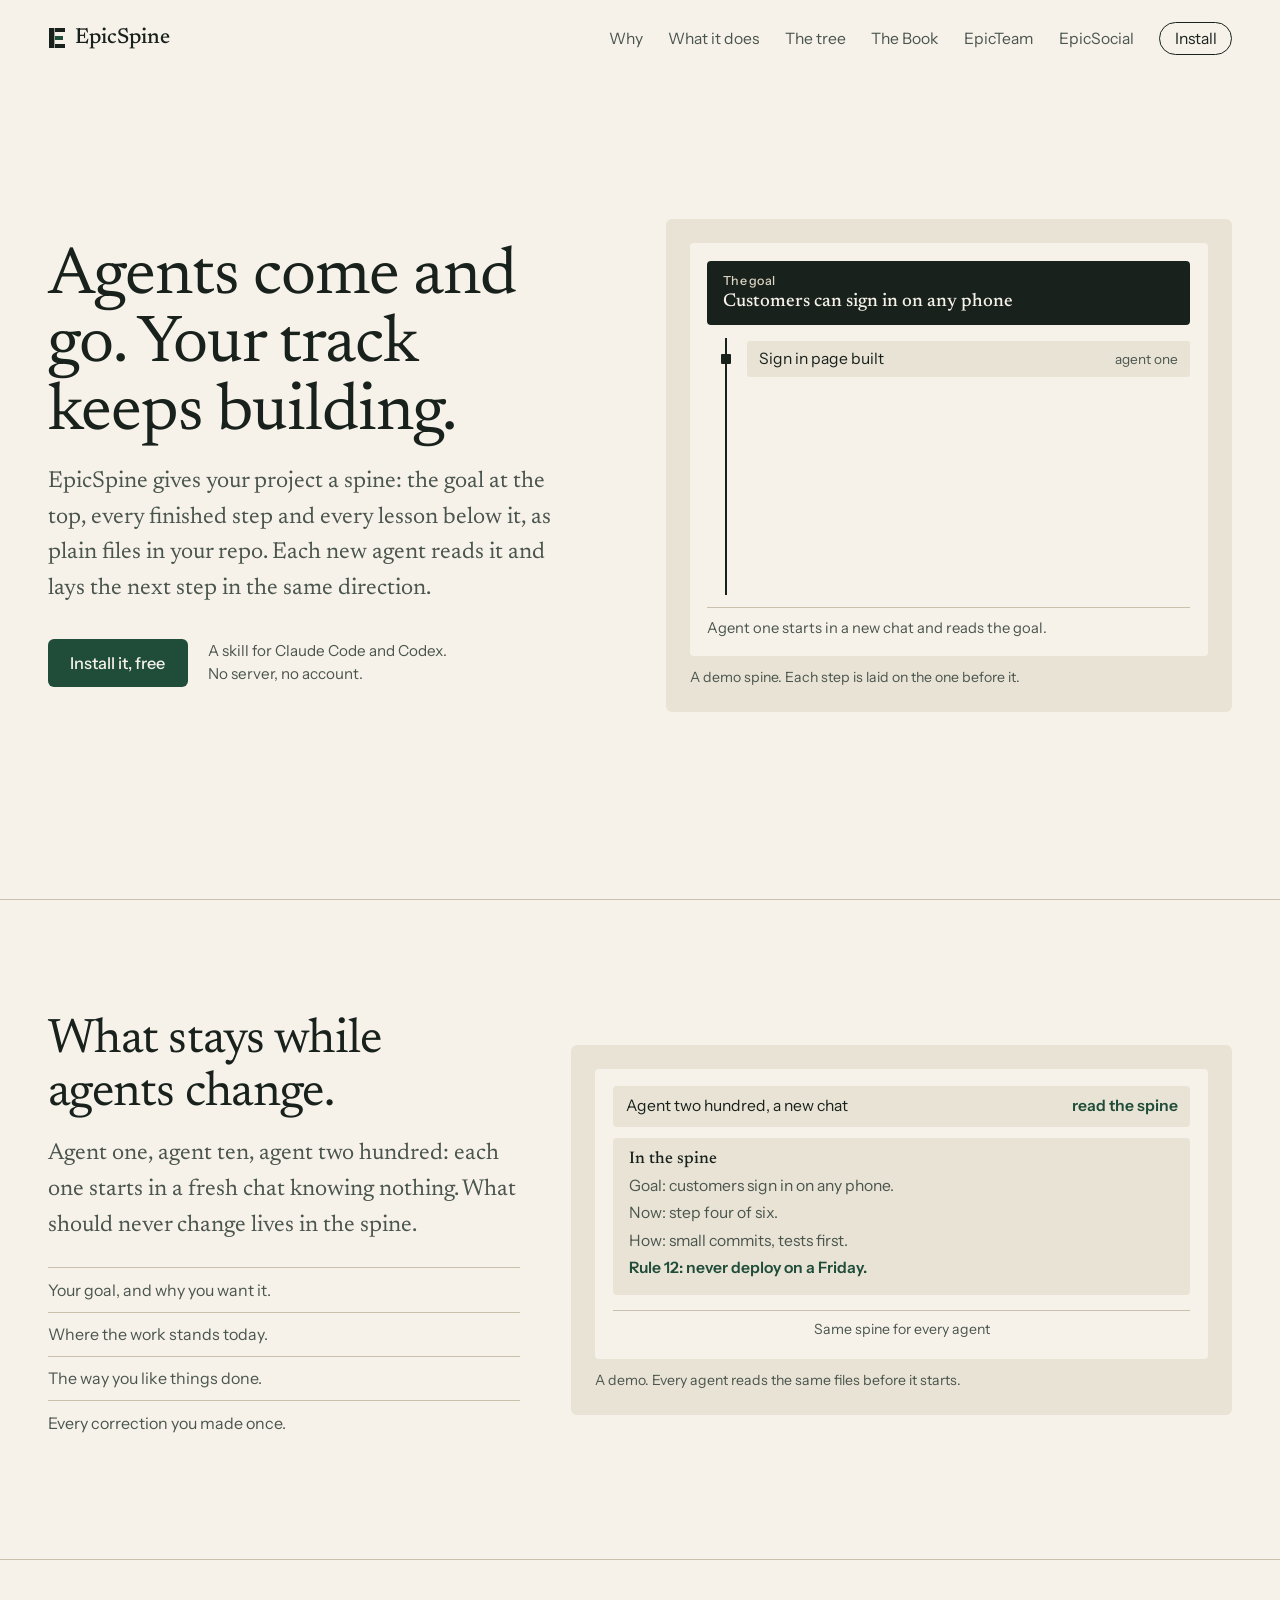
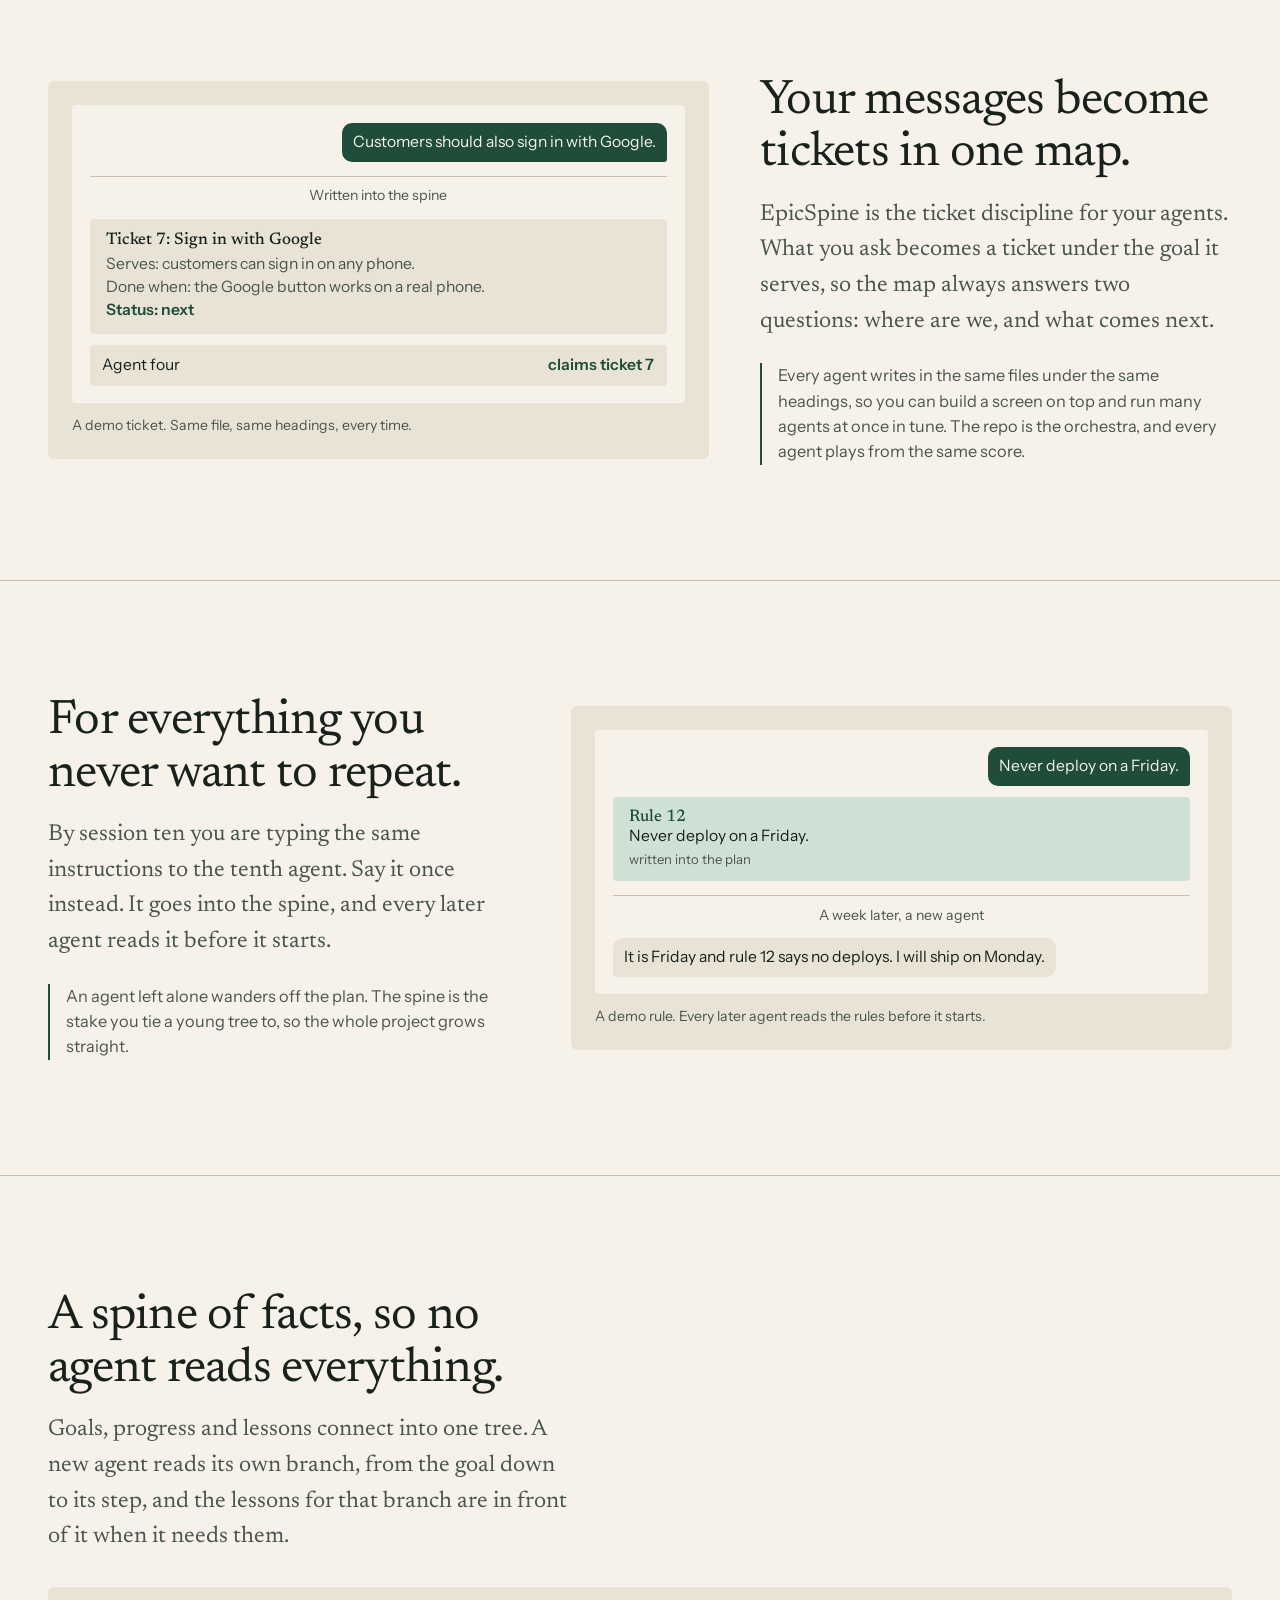
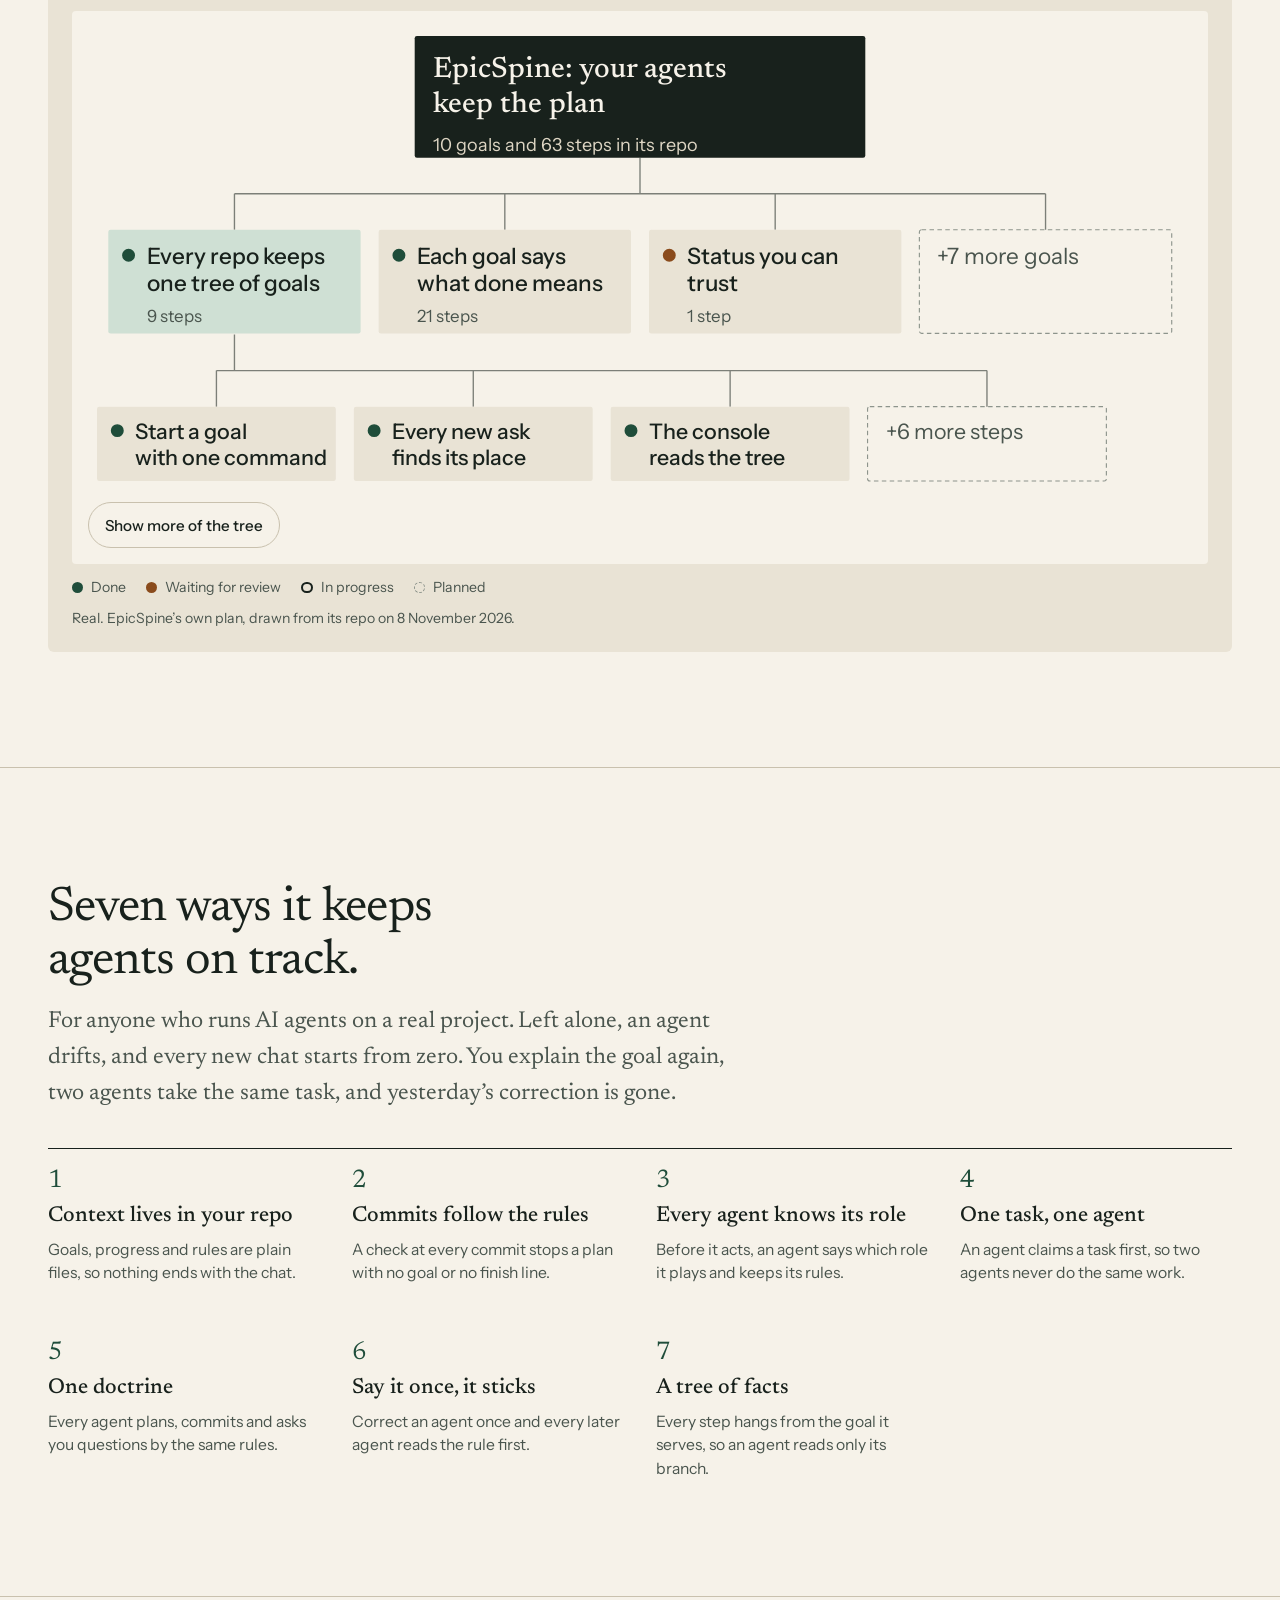
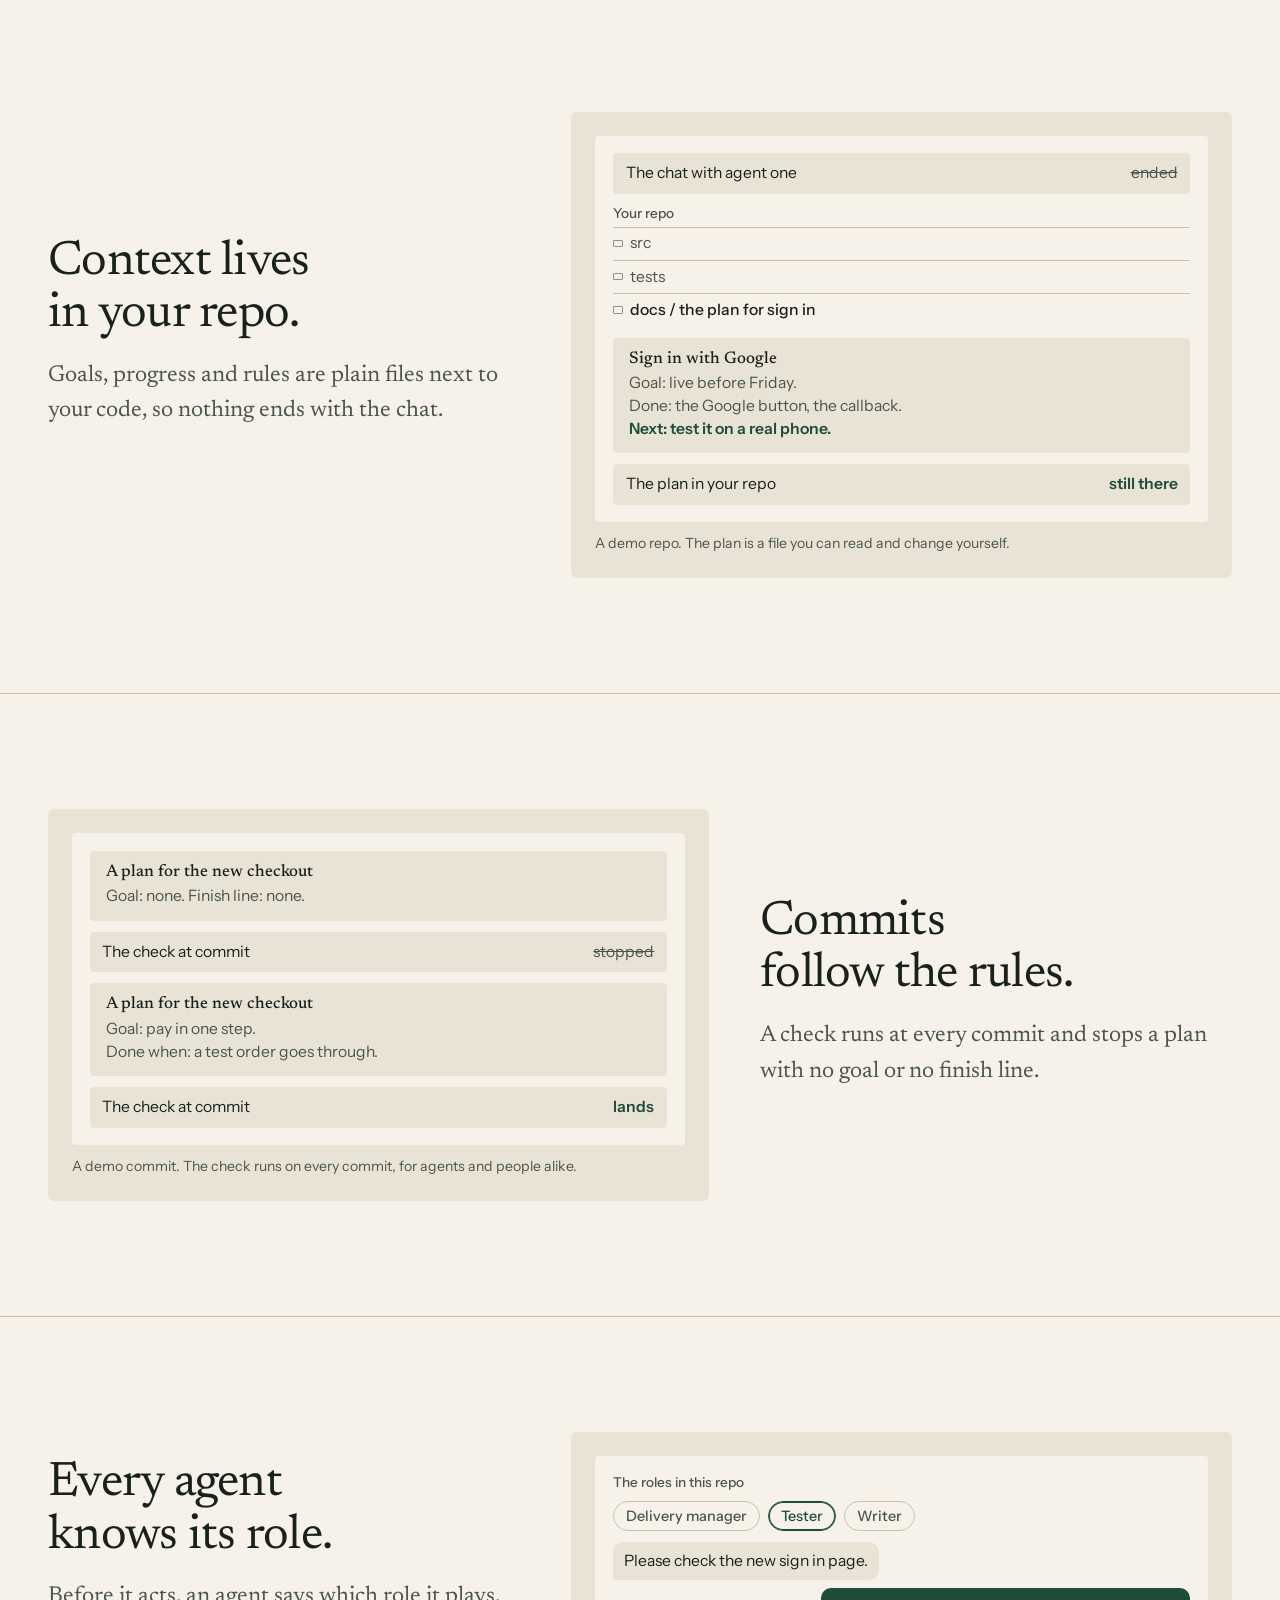
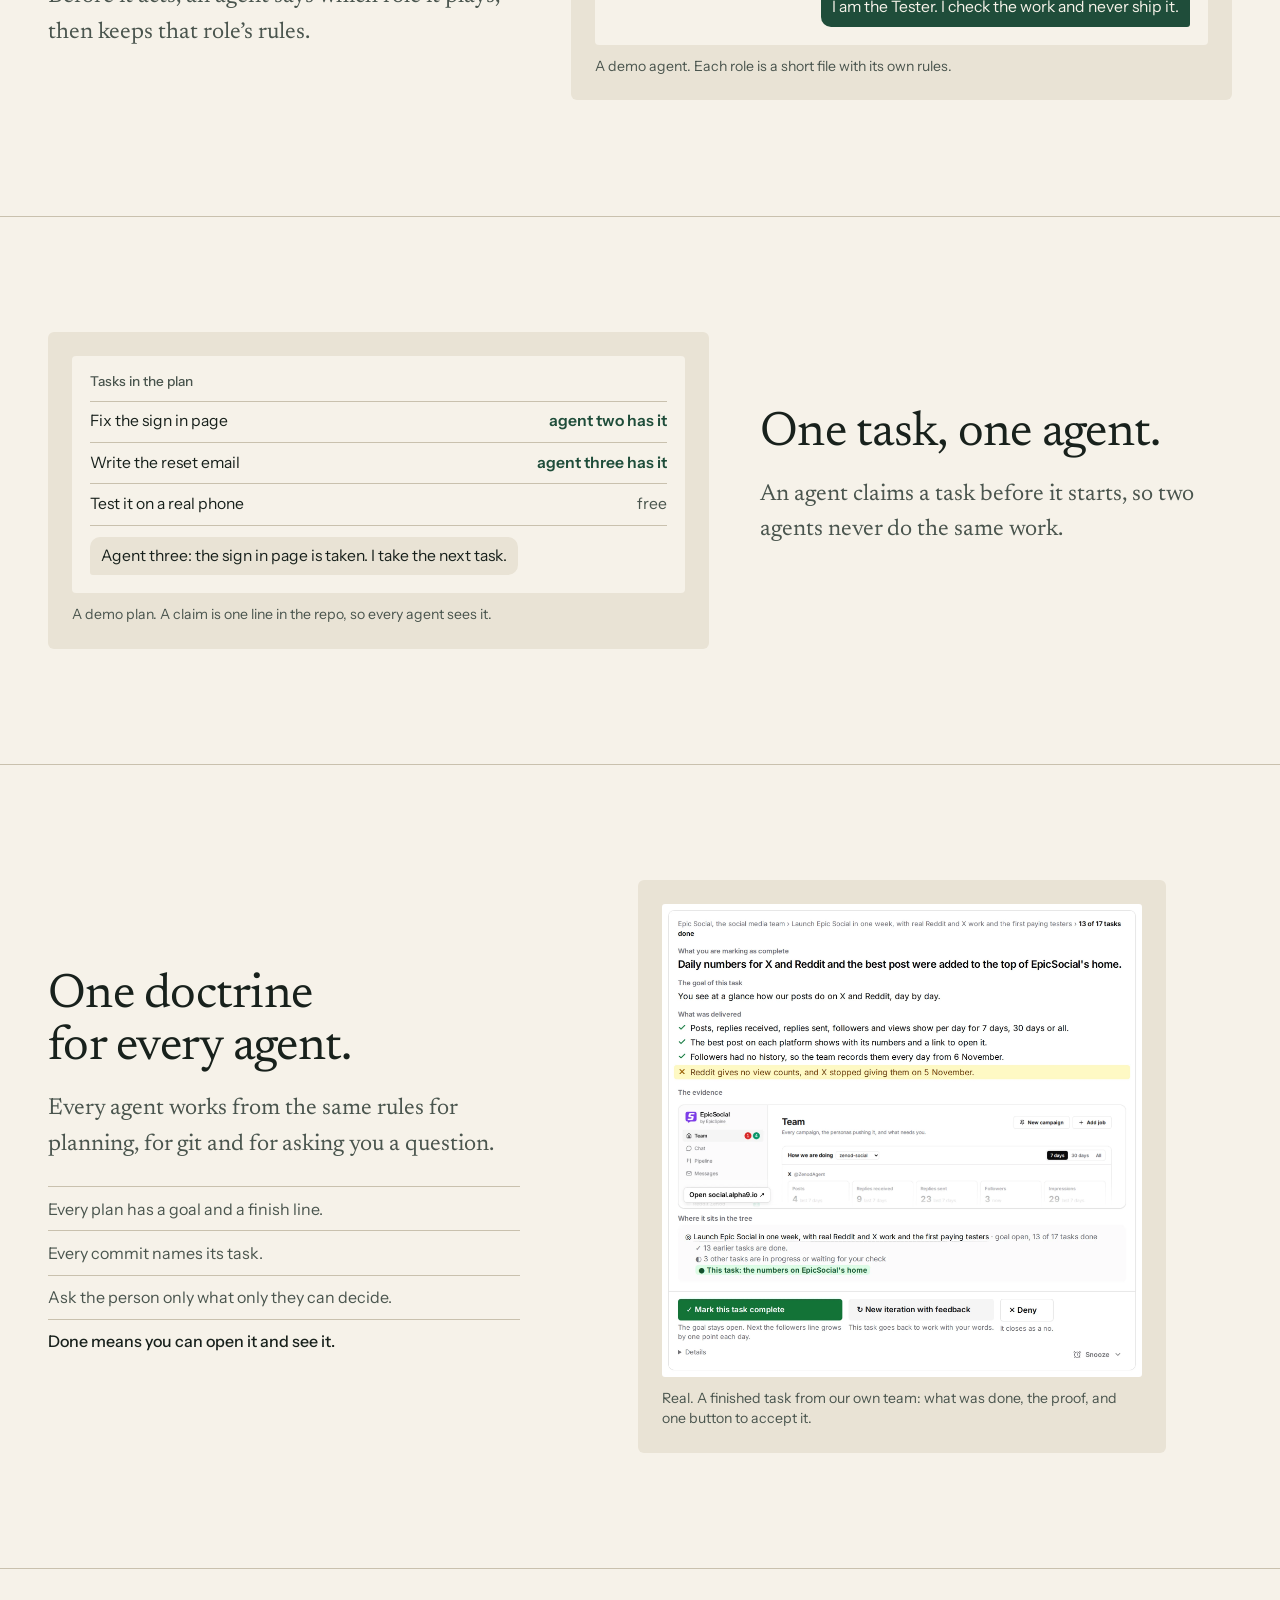
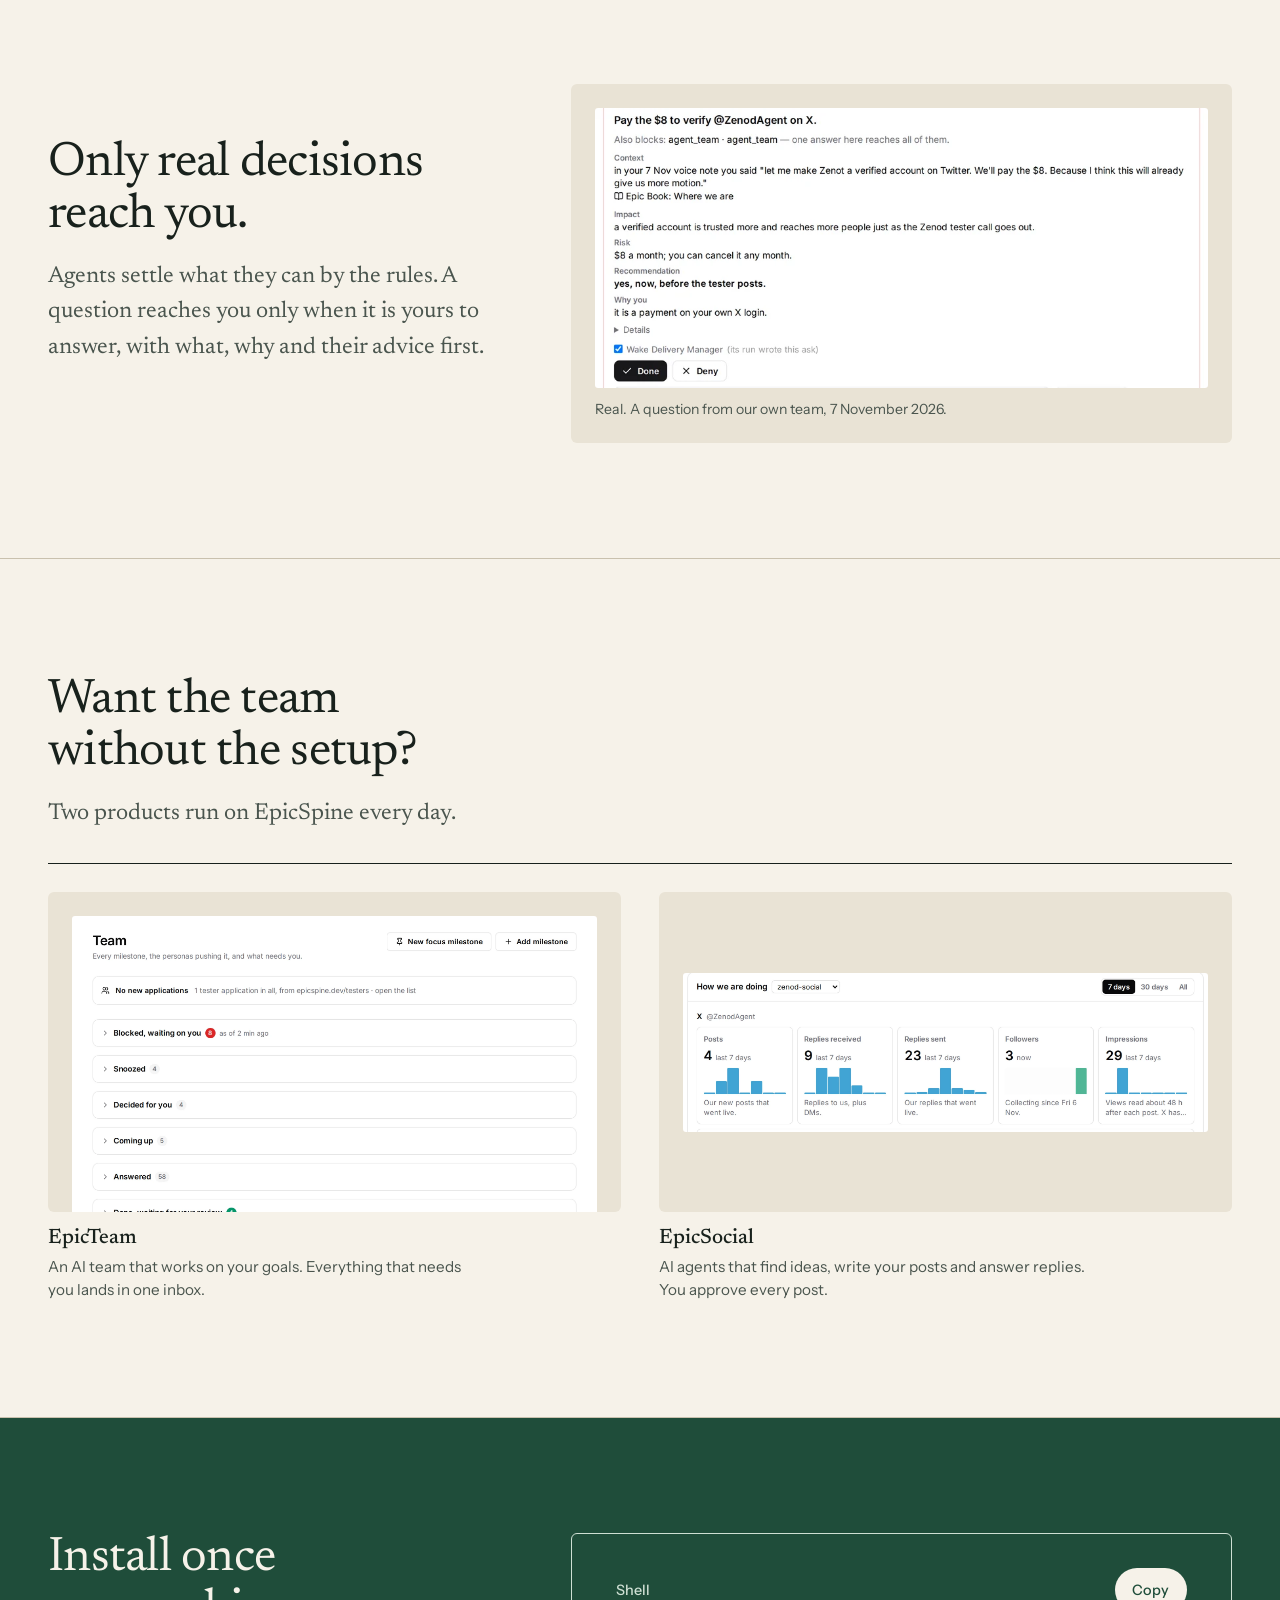
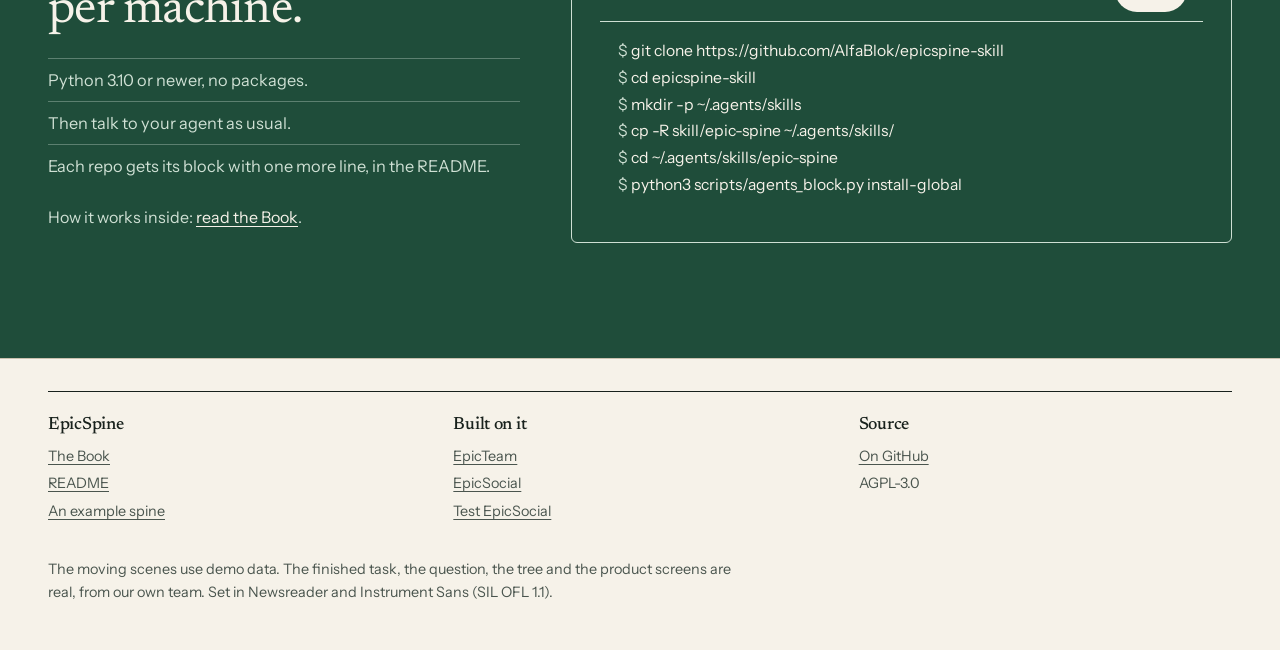
==== commit 812e8303: "Goal trees and feature lists redrawn after the E6-S83 merge (agent_team E6-S85) tools/goal_tree.py (" ====
--- a/index.html
+++ b/index.html
@@ -174,11 +174,11 @@
       <figure class="shot tree-shot">
         <div class="gt-wrap">
 <!-- goal-tree:spine begin (tools/goal_tree.py writes this) -->
-<svg class="gt gt--wide" viewBox="0 0 980 411" width="980" height="411" style="--ar:2.385" role="img" aria-labelledby="gt-spine-wide-title gt-spine-wide-desc"><title id="gt-spine-wide-title">EpicSpine&#x27;s own plan as a tree of goals</title><desc id="gt-spine-wide-desc">EpicSpine: your agents keep the plan, 10 goals and 61 steps in its repo. Under it: Every repo keeps one tree of goals (done), with its steps: Start a goal with one command; Every new ask finds its place; The console reads the tree. Each goal says what done means (done). Status you can trust (waiting for review).</desc><path class="gt-line" d="M490 116V148 M130 148H850 M130 148V180 M370 148V180 M610 148V180 M850 148V180"/><path class="gt-line" d="M130 273V305 M114 305H798 M114 305V337 M342 305V337 M570 305V337 M798 305V337"/><g class="gt-box gt-l0"><rect x="290" y="8" width="400" height="108" rx="2"/><text class="gt-name" x="306" y="44.0" font-size="26">EpicSpine: your agents</text><text class="gt-name" x="306" y="75.7" font-size="26">keep the plan</text><text class="gt-sub" x="306" y="110.4" font-size="16">10 goals and 61 steps in its repo</text></g><g class="gt-box gt-l1 gt-focus"><rect x="18" y="180" width="224" height="92" rx="2"/><circle class="gt-dot gt-done" cx="36" cy="202.6" r="5"><title>done</title></circle><text class="gt-name" x="52" y="210.2" font-size="20">Every repo keeps</text><text class="gt-name" x="52" y="234.6" font-size="20">one tree of goals</text><text class="gt-sub" x="52" y="262.0" font-size="15">9 steps</text></g><g class="gt-box gt-l2"><rect x="8" y="337" width="212" height="66" rx="2"/><circle class="gt-dot gt-done" cx="26" cy="358.3" r="5"><title>done</title></circle><text class="gt-name" x="42" y="365.5" font-size="19">Start a goal</text><text class="gt-name" x="42" y="388.7" font-size="19">with one command</text></g><g class="gt-box gt-l2"><rect x="236" y="337" width="212" height="66" rx="2"/><circle class="gt-dot gt-done" cx="254" cy="358.3" r="5"><title>done</title></circle><text class="gt-name" x="270" y="365.5" font-size="19">Every new ask</text><text class="gt-name" x="270" y="388.7" font-size="19">finds its place</text></g><g class="gt-box gt-l2"><rect x="464" y="337" width="212" height="66" rx="2"/><circle class="gt-dot gt-done" cx="482" cy="358.3" r="5"><title>done</title></circle><text class="gt-name" x="498" y="365.5" font-size="19">The console</text><text class="gt-name" x="498" y="388.7" font-size="19">reads the tree</text></g><g class="gt-box gt-l2 gt-more"><rect x="692" y="337" width="212" height="66" rx="2"/><text class="gt-name" x="708" y="365.5" font-size="19">+6 more steps</text></g><g class="gt-box gt-l1"><rect x="258" y="180" width="224" height="92" rx="2"/><circle class="gt-dot gt-done" cx="276" cy="202.6" r="5"><title>done</title></circle><text class="gt-name" x="292" y="210.2" font-size="20">Each goal says</text><text class="gt-name" x="292" y="234.6" font-size="20">what done means</text><text class="gt-sub" x="292" y="262.0" font-size="15">21 steps</text></g><g class="gt-box gt-l1"><rect x="498" y="180" width="224" height="92" rx="2"/><circle class="gt-dot gt-review" cx="516" cy="202.6" r="5"><title>waiting for review</title></circle><text class="gt-name" x="532" y="210.2" font-size="20">Status you can</text><text class="gt-name" x="532" y="234.6" font-size="20">trust</text><text class="gt-sub" x="532" y="262.0" font-size="15">1 step</text></g><g class="gt-box gt-l1 gt-more"><rect x="738" y="180" width="224" height="92" rx="2"/><text class="gt-name" x="754" y="210.2" font-size="20">+7 more goals</text></g></svg>
-<svg class="gt gt--phone" viewBox="0 0 360 673" width="360" height="673" style="--ar:0.535" role="img" aria-labelledby="gt-spine-phone-title gt-spine-phone-desc"><title id="gt-spine-phone-title">EpicSpine&#x27;s own plan as a tree of goals</title><desc id="gt-spine-phone-desc">EpicSpine: your agents keep the plan, 10 goals and 61 steps in its repo. Under it: Every repo keeps one tree of goals (done), with its steps: Start a goal with one command; Every new ask finds its place; The console reads the tree. Each goal says what done means (done). Status you can trust (waiting for review).</desc><path class="gt-line" d="M15 97V639 M15 150H26 M15 498H26 M15 583H26 M15 639Q15 647 23 647H26"/><path class="gt-line" d="M37 194V415 M37 234H48 M37 306H48 M37 369H48 M37 415Q37 423 45 423H48"/><g class="gt-box gt-l0"><rect x="4" y="4" width="352" height="93" rx="2"/><text class="gt-name" x="20" y="35.0" font-size="21">EpicSpine: your agents keep</text><text class="gt-name" x="20" y="60.6" font-size="21">the plan</text><text class="gt-sub" x="20" y="89.2" font-size="14">10 goals and 61 steps in its repo</text></g><g class="gt-box gt-l1 gt-focus"><rect x="26" y="107" width="330" height="86" rx="2"/><circle class="gt-dot gt-done" cx="44" cy="128.6" r="5"><title>done</title></circle><text class="gt-name" x="60" y="135.4" font-size="18">Every repo keeps one tree of</text><text class="gt-name" x="60" y="157.4" font-size="18">goals</text><text class="gt-sub" x="60" y="182.4" font-size="14">9 steps</text></g><g class="gt-box gt-l2"><rect x="48" y="204" width="308" height="61" rx="2"/><circle class="gt-dot gt-done" cx="66" cy="224.1" r="5"><title>done</title></circle><text class="gt-name" x="82" y="230.6" font-size="17">Start a goal with one</text><text class="gt-name" x="82" y="251.3" font-size="17">command</text></g><g class="gt-box gt-l2"><rect x="48" y="275" width="308" height="61" rx="2"/><circle class="gt-dot gt-done" cx="66" cy="295.6" r="5"><title>done</title></circle><text class="gt-name" x="82" y="302.0" font-size="17">Every new ask finds its</text><text class="gt-name" x="82" y="322.8" font-size="17">place</text></g><g class="gt-box gt-l2"><rect x="48" y="347" width="308" height="44" rx="2"/><circle class="gt-dot gt-done" cx="66" cy="367.1" r="5"><title>done</title></circle><text class="gt-name" x="82" y="373.5" font-size="17">The console reads the tree</text></g><g class="gt-box gt-l2 gt-more"><rect x="48" y="401" width="308" height="44" rx="2"/><text class="gt-name" x="64" y="427.5" font-size="17">+6 more steps</text></g><g class="gt-box gt-l1"><rect x="26" y="455" width="330" height="86" rx="2"/><circle class="gt-dot gt-done" cx="44" cy="475.7" r="5"><title>done</title></circle><text class="gt-name" x="60" y="482.5" font-size="18">Each goal says what done</text><text class="gt-name" x="60" y="504.5" font-size="18">means</text><text class="gt-sub" x="60" y="529.4" font-size="14">21 steps</text></g><g class="gt-box gt-l1"><rect x="26" y="551" width="330" height="64" rx="2"/><circle class="gt-dot gt-review" cx="44" cy="571.8" r="5"><title>waiting for review</title></circle><text class="gt-name" x="60" y="578.6" font-size="18">Status you can trust</text><text class="gt-sub" x="60" y="603.6" font-size="14">1 step</text></g><g class="gt-box gt-l1 gt-more"><rect x="26" y="625" width="330" height="44" rx="2"/><text class="gt-name" x="42" y="652.8" font-size="18">+7 more goals</text></g></svg>
+<svg class="gt gt--wide" viewBox="0 0 980 411" width="980" height="411" style="--ar:2.385" role="img" aria-labelledby="gt-spine-wide-title gt-spine-wide-desc"><title id="gt-spine-wide-title">EpicSpine&#x27;s own plan as a tree of goals</title><desc id="gt-spine-wide-desc">EpicSpine: your agents keep the plan, 10 goals and 63 steps in its repo. Under it: Every repo keeps one tree of goals (done), with its steps: Start a goal with one command; Every new ask finds its place; The console reads the tree. Each goal says what done means (done). Status you can trust (waiting for review).</desc><path class="gt-line" d="M490 116V148 M130 148H850 M130 148V180 M370 148V180 M610 148V180 M850 148V180"/><path class="gt-line" d="M130 273V305 M114 305H798 M114 305V337 M342 305V337 M570 305V337 M798 305V337"/><g class="gt-box gt-l0"><rect x="290" y="8" width="400" height="108" rx="2"/><text class="gt-name" x="306" y="44.0" font-size="26">EpicSpine: your agents</text><text class="gt-name" x="306" y="75.7" font-size="26">keep the plan</text><text class="gt-sub" x="306" y="110.4" font-size="16">10 goals and 63 steps in its repo</text></g><g class="gt-box gt-l1 gt-focus"><rect x="18" y="180" width="224" height="92" rx="2"/><circle class="gt-dot gt-done" cx="36" cy="202.6" r="5"><title>done</title></circle><text class="gt-name" x="52" y="210.2" font-size="20">Every repo keeps</text><text class="gt-name" x="52" y="234.6" font-size="20">one tree of goals</text><text class="gt-sub" x="52" y="262.0" font-size="15">9 steps</text></g><g class="gt-box gt-l2"><rect x="8" y="337" width="212" height="66" rx="2"/><circle class="gt-dot gt-done" cx="26" cy="358.3" r="5"><title>done</title></circle><text class="gt-name" x="42" y="365.5" font-size="19">Start a goal</text><text class="gt-name" x="42" y="388.7" font-size="19">with one command</text></g><g class="gt-box gt-l2"><rect x="236" y="337" width="212" height="66" rx="2"/><circle class="gt-dot gt-done" cx="254" cy="358.3" r="5"><title>done</title></circle><text class="gt-name" x="270" y="365.5" font-size="19">Every new ask</text><text class="gt-name" x="270" y="388.7" font-size="19">finds its place</text></g><g class="gt-box gt-l2"><rect x="464" y="337" width="212" height="66" rx="2"/><circle class="gt-dot gt-done" cx="482" cy="358.3" r="5"><title>done</title></circle><text class="gt-name" x="498" y="365.5" font-size="19">The console</text><text class="gt-name" x="498" y="388.7" font-size="19">reads the tree</text></g><g class="gt-box gt-l2 gt-more"><rect x="692" y="337" width="212" height="66" rx="2"/><text class="gt-name" x="708" y="365.5" font-size="19">+6 more steps</text></g><g class="gt-box gt-l1"><rect x="258" y="180" width="224" height="92" rx="2"/><circle class="gt-dot gt-done" cx="276" cy="202.6" r="5"><title>done</title></circle><text class="gt-name" x="292" y="210.2" font-size="20">Each goal says</text><text class="gt-name" x="292" y="234.6" font-size="20">what done means</text><text class="gt-sub" x="292" y="262.0" font-size="15">21 steps</text></g><g class="gt-box gt-l1"><rect x="498" y="180" width="224" height="92" rx="2"/><circle class="gt-dot gt-review" cx="516" cy="202.6" r="5"><title>waiting for review</title></circle><text class="gt-name" x="532" y="210.2" font-size="20">Status you can</text><text class="gt-name" x="532" y="234.6" font-size="20">trust</text><text class="gt-sub" x="532" y="262.0" font-size="15">1 step</text></g><g class="gt-box gt-l1 gt-more"><rect x="738" y="180" width="224" height="92" rx="2"/><text class="gt-name" x="754" y="210.2" font-size="20">+7 more goals</text></g></svg>
+<svg class="gt gt--phone" viewBox="0 0 360 673" width="360" height="673" style="--ar:0.535" role="img" aria-labelledby="gt-spine-phone-title gt-spine-phone-desc"><title id="gt-spine-phone-title">EpicSpine&#x27;s own plan as a tree of goals</title><desc id="gt-spine-phone-desc">EpicSpine: your agents keep the plan, 10 goals and 63 steps in its repo. Under it: Every repo keeps one tree of goals (done), with its steps: Start a goal with one command; Every new ask finds its place; The console reads the tree. Each goal says what done means (done). Status you can trust (waiting for review).</desc><path class="gt-line" d="M15 97V639 M15 150H26 M15 498H26 M15 583H26 M15 639Q15 647 23 647H26"/><path class="gt-line" d="M37 194V415 M37 234H48 M37 306H48 M37 369H48 M37 415Q37 423 45 423H48"/><g class="gt-box gt-l0"><rect x="4" y="4" width="352" height="93" rx="2"/><text class="gt-name" x="20" y="35.0" font-size="21">EpicSpine: your agents keep</text><text class="gt-name" x="20" y="60.6" font-size="21">the plan</text><text class="gt-sub" x="20" y="89.2" font-size="14">10 goals and 63 steps in its repo</text></g><g class="gt-box gt-l1 gt-focus"><rect x="26" y="107" width="330" height="86" rx="2"/><circle class="gt-dot gt-done" cx="44" cy="128.6" r="5"><title>done</title></circle><text class="gt-name" x="60" y="135.4" font-size="18">Every repo keeps one tree of</text><text class="gt-name" x="60" y="157.4" font-size="18">goals</text><text class="gt-sub" x="60" y="182.4" font-size="14">9 steps</text></g><g class="gt-box gt-l2"><rect x="48" y="204" width="308" height="61" rx="2"/><circle class="gt-dot gt-done" cx="66" cy="224.1" r="5"><title>done</title></circle><text class="gt-name" x="82" y="230.6" font-size="17">Start a goal with one</text><text class="gt-name" x="82" y="251.3" font-size="17">command</text></g><g class="gt-box gt-l2"><rect x="48" y="275" width="308" height="61" rx="2"/><circle class="gt-dot gt-done" cx="66" cy="295.6" r="5"><title>done</title></circle><text class="gt-name" x="82" y="302.0" font-size="17">Every new ask finds its</text><text class="gt-name" x="82" y="322.8" font-size="17">place</text></g><g class="gt-box gt-l2"><rect x="48" y="347" width="308" height="44" rx="2"/><circle class="gt-dot gt-done" cx="66" cy="367.1" r="5"><title>done</title></circle><text class="gt-name" x="82" y="373.5" font-size="17">The console reads the tree</text></g><g class="gt-box gt-l2 gt-more"><rect x="48" y="401" width="308" height="44" rx="2"/><text class="gt-name" x="64" y="427.5" font-size="17">+6 more steps</text></g><g class="gt-box gt-l1"><rect x="26" y="455" width="330" height="86" rx="2"/><circle class="gt-dot gt-done" cx="44" cy="475.7" r="5"><title>done</title></circle><text class="gt-name" x="60" y="482.5" font-size="18">Each goal says what done</text><text class="gt-name" x="60" y="504.5" font-size="18">means</text><text class="gt-sub" x="60" y="529.4" font-size="14">21 steps</text></g><g class="gt-box gt-l1"><rect x="26" y="551" width="330" height="64" rx="2"/><circle class="gt-dot gt-review" cx="44" cy="571.8" r="5"><title>waiting for review</title></circle><text class="gt-name" x="60" y="578.6" font-size="18">Status you can trust</text><text class="gt-sub" x="60" y="603.6" font-size="14">1 step</text></g><g class="gt-box gt-l1 gt-more"><rect x="26" y="625" width="330" height="44" rx="2"/><text class="gt-name" x="42" y="652.8" font-size="18">+7 more goals</text></g></svg>
 <details class="gt-all"><summary>Show more of the tree</summary>
-<svg class="gt gt--wide" viewBox="0 0 1200 376" width="1200" height="376" style="--ar:3.188" role="img" aria-labelledby="gt-spine-all-wide-title gt-spine-all-wide-desc"><title id="gt-spine-all-wide-title">EpicSpine&#x27;s own plan as a tree of goals</title><desc id="gt-spine-all-wide-desc">EpicSpine: your agents keep the plan, 10 goals and 61 steps in its repo. Under it: Every repo keeps one tree of goals (done), with its steps: Start a goal with one command; Every new ask finds its place; Each new goal gets its code; Older repos moved into the tree; The console reads the tree. Each goal says what done means (done). A file for each team role (in progress). Status you can trust (waiting for review). Browser agents can install it (waiting for review).</desc><path class="gt-line" d="M600 104V136 M100 136H1100 M100 136V168 M300 136V168 M500 136V168 M700 136V168 M900 136V168 M1100 136V168"/><path class="gt-line" d="M100 248V280 M96 280H1056 M96 280V312 M288 280V312 M480 280V312 M672 280V312 M864 280V312 M1056 280V312"/><g class="gt-box gt-l0"><rect x="420" y="8" width="360" height="96" rx="2"/><text class="gt-name" x="436" y="40.0" font-size="22">EpicSpine: your agents keep</text><text class="gt-name" x="436" y="66.8" font-size="22">the plan</text><text class="gt-sub" x="436" y="96.7" font-size="14">10 goals and 61 steps in its repo</text></g><g class="gt-box gt-l1 gt-focus"><rect x="8" y="168" width="184" height="80" rx="2"/><circle class="gt-dot gt-done" cx="26" cy="187.8" r="5"><title>done</title></circle><text class="gt-name" x="42" y="193.9" font-size="16">Every repo keeps</text><text class="gt-name" x="42" y="213.4" font-size="16">one tree of goals</text><text class="gt-sub" x="42" y="235.9" font-size="13">9 steps</text></g><g class="gt-box gt-l2"><rect x="8" y="312" width="176" height="57" rx="2"/><circle class="gt-dot gt-done" cx="26" cy="331.1" r="5"><title>done</title></circle><text class="gt-name" x="42" y="336.8" font-size="15">Start a goal</text><text class="gt-name" x="42" y="355.1" font-size="15">with one command</text></g><g class="gt-box gt-l2"><rect x="200" y="312" width="176" height="57" rx="2"/><circle class="gt-dot gt-done" cx="218" cy="331.1" r="5"><title>done</title></circle><text class="gt-name" x="234" y="336.8" font-size="15">Every new ask</text><text class="gt-name" x="234" y="355.1" font-size="15">finds its place</text></g><g class="gt-box gt-l2"><rect x="392" y="312" width="176" height="57" rx="2"/><circle class="gt-dot gt-done" cx="410" cy="331.1" r="5"><title>done</title></circle><text class="gt-name" x="426" y="336.8" font-size="15">Each new goal</text><text class="gt-name" x="426" y="355.1" font-size="15">gets its code</text></g><g class="gt-box gt-l2"><rect x="584" y="312" width="176" height="57" rx="2"/><circle class="gt-dot gt-done" cx="602" cy="331.1" r="5"><title>done</title></circle><text class="gt-name" x="618" y="336.8" font-size="15">Older repos</text><text class="gt-name" x="618" y="355.1" font-size="15">moved into the tree</text></g><g class="gt-box gt-l2"><rect x="776" y="312" width="176" height="57" rx="2"/><circle class="gt-dot gt-done" cx="794" cy="331.1" r="5"><title>done</title></circle><text class="gt-name" x="810" y="336.8" font-size="15">The console</text><text class="gt-name" x="810" y="355.1" font-size="15">reads the tree</text></g><g class="gt-box gt-l2 gt-more"><rect x="968" y="312" width="176" height="57" rx="2"/><text class="gt-name" x="984" y="336.8" font-size="15">+4 more steps</text></g><g class="gt-box gt-l1"><rect x="208" y="168" width="184" height="80" rx="2"/><circle class="gt-dot gt-done" cx="226" cy="187.8" r="5"><title>done</title></circle><text class="gt-name" x="242" y="193.9" font-size="16">Each goal says</text><text class="gt-name" x="242" y="213.4" font-size="16">what done means</text><text class="gt-sub" x="242" y="235.9" font-size="13">21 steps</text></g><g class="gt-box gt-l1"><rect x="408" y="168" width="184" height="80" rx="2"/><circle class="gt-dot gt-active" cx="426" cy="187.8" r="5"><title>in progress</title></circle><text class="gt-name" x="442" y="193.9" font-size="16">A file for each</text><text class="gt-name" x="442" y="213.4" font-size="16">team role</text><text class="gt-sub" x="442" y="235.9" font-size="13">7 steps</text></g><g class="gt-box gt-l1"><rect x="608" y="168" width="184" height="80" rx="2"/><circle class="gt-dot gt-review" cx="626" cy="187.8" r="5"><title>waiting for review</title></circle><text class="gt-name" x="642" y="193.9" font-size="16">Status you can</text><text class="gt-name" x="642" y="213.4" font-size="16">trust</text><text class="gt-sub" x="642" y="235.9" font-size="13">1 step</text></g><g class="gt-box gt-l1"><rect x="808" y="168" width="184" height="80" rx="2"/><circle class="gt-dot gt-review" cx="826" cy="187.8" r="5"><title>waiting for review</title></circle><text class="gt-name" x="842" y="193.9" font-size="16">Browser agents</text><text class="gt-name" x="842" y="213.4" font-size="16">can install it</text><text class="gt-sub" x="842" y="235.9" font-size="13">2 steps</text></g><g class="gt-box gt-l1 gt-more"><rect x="1008" y="168" width="184" height="80" rx="2"/><text class="gt-name" x="1024" y="193.9" font-size="16">+5 more goals</text></g></svg>
-<svg class="gt gt--phone" viewBox="0 0 360 845" width="360" height="845" style="--ar:0.426" role="img" aria-labelledby="gt-spine-all-phone-title gt-spine-all-phone-desc"><title id="gt-spine-all-phone-title">EpicSpine&#x27;s own plan as a tree of goals</title><desc id="gt-spine-all-phone-desc">EpicSpine: your agents keep the plan, 10 goals and 61 steps in its repo. Under it: Every repo keeps one tree of goals (done), with its steps: Start a goal with one command; Every new ask finds its place; Each new goal gets its code; Older repos moved into the tree; The console reads the tree. Each goal says what done means (done). A file for each team role (in progress). Status you can trust (waiting for review). Browser agents can install it (waiting for review).</desc><path class="gt-line" d="M15 91V811 M15 141H26 M15 545H26 M15 616H26 M15 686H26 M15 757H26 M15 811Q15 819 23 819H26"/><path class="gt-line" d="M37 181V475 M37 213H48 M37 267H48 M37 321H48 M37 375H48 M37 429H48 M37 475Q37 483 45 483H48"/><g class="gt-box gt-l0"><rect x="4" y="4" width="352" height="87" rx="2"/><text class="gt-name" x="20" y="33.0" font-size="19">EpicSpine: your agents keep the</text><text class="gt-name" x="20" y="56.2" font-size="19">plan</text><text class="gt-sub" x="20" y="82.4" font-size="13">10 goals and 61 steps in its repo</text></g><g class="gt-box gt-l1 gt-focus"><rect x="26" y="101" width="330" height="80" rx="2"/><circle class="gt-dot gt-done" cx="44" cy="121.2" r="5"><title>done</title></circle><text class="gt-name" x="60" y="127.3" font-size="16">Every repo keeps one tree of</text><text class="gt-name" x="60" y="146.8" font-size="16">goals</text><text class="gt-sub" x="60" y="169.3" font-size="13">9 steps</text></g><g class="gt-box gt-l2"><rect x="48" y="191" width="308" height="44" rx="2"/><circle class="gt-dot gt-done" cx="66" cy="210.5" r="5"><title>done</title></circle><text class="gt-name" x="82" y="216.2" font-size="15">Start a goal with one command</text></g><g class="gt-box gt-l2"><rect x="48" y="245" width="308" height="44" rx="2"/><circle class="gt-dot gt-done" cx="66" cy="264.5" r="5"><title>done</title></circle><text class="gt-name" x="82" y="270.2" font-size="15">Every new ask finds its place</text></g><g class="gt-box gt-l2"><rect x="48" y="299" width="308" height="44" rx="2"/><circle class="gt-dot gt-done" cx="66" cy="318.5" r="5"><title>done</title></circle><text class="gt-name" x="82" y="324.2" font-size="15">Each new goal gets its code</text></g><g class="gt-box gt-l2"><rect x="48" y="353" width="308" height="44" rx="2"/><circle class="gt-dot gt-done" cx="66" cy="372.5" r="5"><title>done</title></circle><text class="gt-name" x="82" y="378.2" font-size="15">Older repos moved into the tree</text></g><g class="gt-box gt-l2"><rect x="48" y="407" width="308" height="44" rx="2"/><circle class="gt-dot gt-done" cx="66" cy="426.5" r="5"><title>done</title></circle><text class="gt-name" x="82" y="432.2" font-size="15">The console reads the tree</text></g><g class="gt-box gt-l2 gt-more"><rect x="48" y="461" width="308" height="44" rx="2"/><text class="gt-name" x="64" y="486.2" font-size="15">+4 more steps</text></g><g class="gt-box gt-l1"><rect x="26" y="515" width="330" height="60" rx="2"/><circle class="gt-dot gt-done" cx="44" cy="535.1" r="5"><title>done</title></circle><text class="gt-name" x="60" y="541.2" font-size="16">Each goal says what done means</text><text class="gt-sub" x="60" y="563.7" font-size="13">21 steps</text></g><g class="gt-box gt-l1"><rect x="26" y="586" width="330" height="60" rx="2"/><circle class="gt-dot gt-active" cx="44" cy="605.5" r="5"><title>in progress</title></circle><text class="gt-name" x="60" y="611.6" font-size="16">A file for each team role</text><text class="gt-sub" x="60" y="634.1" font-size="13">7 steps</text></g><g class="gt-box gt-l1"><rect x="26" y="656" width="330" height="60" rx="2"/><circle class="gt-dot gt-review" cx="44" cy="676.0" r="5"><title>waiting for review</title></circle><text class="gt-name" x="60" y="682.0" font-size="16">Status you can trust</text><text class="gt-sub" x="60" y="704.6" font-size="13">1 step</text></g><g class="gt-box gt-l1"><rect x="26" y="726" width="330" height="60" rx="2"/><circle class="gt-dot gt-review" cx="44" cy="746.4" r="5"><title>waiting for review</title></circle><text class="gt-name" x="60" y="752.5" font-size="16">Browser agents can install it</text><text class="gt-sub" x="60" y="775.0" font-size="13">2 steps</text></g><g class="gt-box gt-l1 gt-more"><rect x="26" y="797" width="330" height="44" rx="2"/><text class="gt-name" x="42" y="822.9" font-size="16">+5 more goals</text></g></svg>
+<svg class="gt gt--wide" viewBox="0 0 1200 376" width="1200" height="376" style="--ar:3.188" role="img" aria-labelledby="gt-spine-all-wide-title gt-spine-all-wide-desc"><title id="gt-spine-all-wide-title">EpicSpine&#x27;s own plan as a tree of goals</title><desc id="gt-spine-all-wide-desc">EpicSpine: your agents keep the plan, 10 goals and 63 steps in its repo. Under it: Every repo keeps one tree of goals (done), with its steps: Start a goal with one command; Every new ask finds its place; Each new goal gets its code; Older repos moved into the tree; The console reads the tree. Each goal says what done means (done). A file for each team role (in progress). Status you can trust (waiting for review). Browser agents can install it (waiting for review).</desc><path class="gt-line" d="M600 104V136 M100 136H1100 M100 136V168 M300 136V168 M500 136V168 M700 136V168 M900 136V168 M1100 136V168"/><path class="gt-line" d="M100 248V280 M96 280H1056 M96 280V312 M288 280V312 M480 280V312 M672 280V312 M864 280V312 M1056 280V312"/><g class="gt-box gt-l0"><rect x="420" y="8" width="360" height="96" rx="2"/><text class="gt-name" x="436" y="40.0" font-size="22">EpicSpine: your agents keep</text><text class="gt-name" x="436" y="66.8" font-size="22">the plan</text><text class="gt-sub" x="436" y="96.7" font-size="14">10 goals and 63 steps in its repo</text></g><g class="gt-box gt-l1 gt-focus"><rect x="8" y="168" width="184" height="80" rx="2"/><circle class="gt-dot gt-done" cx="26" cy="187.8" r="5"><title>done</title></circle><text class="gt-name" x="42" y="193.9" font-size="16">Every repo keeps</text><text class="gt-name" x="42" y="213.4" font-size="16">one tree of goals</text><text class="gt-sub" x="42" y="235.9" font-size="13">9 steps</text></g><g class="gt-box gt-l2"><rect x="8" y="312" width="176" height="57" rx="2"/><circle class="gt-dot gt-done" cx="26" cy="331.1" r="5"><title>done</title></circle><text class="gt-name" x="42" y="336.8" font-size="15">Start a goal</text><text class="gt-name" x="42" y="355.1" font-size="15">with one command</text></g><g class="gt-box gt-l2"><rect x="200" y="312" width="176" height="57" rx="2"/><circle class="gt-dot gt-done" cx="218" cy="331.1" r="5"><title>done</title></circle><text class="gt-name" x="234" y="336.8" font-size="15">Every new ask</text><text class="gt-name" x="234" y="355.1" font-size="15">finds its place</text></g><g class="gt-box gt-l2"><rect x="392" y="312" width="176" height="57" rx="2"/><circle class="gt-dot gt-done" cx="410" cy="331.1" r="5"><title>done</title></circle><text class="gt-name" x="426" y="336.8" font-size="15">Each new goal</text><text class="gt-name" x="426" y="355.1" font-size="15">gets its code</text></g><g class="gt-box gt-l2"><rect x="584" y="312" width="176" height="57" rx="2"/><circle class="gt-dot gt-done" cx="602" cy="331.1" r="5"><title>done</title></circle><text class="gt-name" x="618" y="336.8" font-size="15">Older repos</text><text class="gt-name" x="618" y="355.1" font-size="15">moved into the tree</text></g><g class="gt-box gt-l2"><rect x="776" y="312" width="176" height="57" rx="2"/><circle class="gt-dot gt-done" cx="794" cy="331.1" r="5"><title>done</title></circle><text class="gt-name" x="810" y="336.8" font-size="15">The console</text><text class="gt-name" x="810" y="355.1" font-size="15">reads the tree</text></g><g class="gt-box gt-l2 gt-more"><rect x="968" y="312" width="176" height="57" rx="2"/><text class="gt-name" x="984" y="336.8" font-size="15">+4 more steps</text></g><g class="gt-box gt-l1"><rect x="208" y="168" width="184" height="80" rx="2"/><circle class="gt-dot gt-done" cx="226" cy="187.8" r="5"><title>done</title></circle><text class="gt-name" x="242" y="193.9" font-size="16">Each goal says</text><text class="gt-name" x="242" y="213.4" font-size="16">what done means</text><text class="gt-sub" x="242" y="235.9" font-size="13">21 steps</text></g><g class="gt-box gt-l1"><rect x="408" y="168" width="184" height="80" rx="2"/><circle class="gt-dot gt-active" cx="426" cy="187.8" r="5"><title>in progress</title></circle><text class="gt-name" x="442" y="193.9" font-size="16">A file for each</text><text class="gt-name" x="442" y="213.4" font-size="16">team role</text><text class="gt-sub" x="442" y="235.9" font-size="13">8 steps</text></g><g class="gt-box gt-l1"><rect x="608" y="168" width="184" height="80" rx="2"/><circle class="gt-dot gt-review" cx="626" cy="187.8" r="5"><title>waiting for review</title></circle><text class="gt-name" x="642" y="193.9" font-size="16">Status you can</text><text class="gt-name" x="642" y="213.4" font-size="16">trust</text><text class="gt-sub" x="642" y="235.9" font-size="13">1 step</text></g><g class="gt-box gt-l1"><rect x="808" y="168" width="184" height="80" rx="2"/><circle class="gt-dot gt-review" cx="826" cy="187.8" r="5"><title>waiting for review</title></circle><text class="gt-name" x="842" y="193.9" font-size="16">Browser agents</text><text class="gt-name" x="842" y="213.4" font-size="16">can install it</text><text class="gt-sub" x="842" y="235.9" font-size="13">2 steps</text></g><g class="gt-box gt-l1 gt-more"><rect x="1008" y="168" width="184" height="80" rx="2"/><text class="gt-name" x="1024" y="193.9" font-size="16">+5 more goals</text></g></svg>
+<svg class="gt gt--phone" viewBox="0 0 360 845" width="360" height="845" style="--ar:0.426" role="img" aria-labelledby="gt-spine-all-phone-title gt-spine-all-phone-desc"><title id="gt-spine-all-phone-title">EpicSpine&#x27;s own plan as a tree of goals</title><desc id="gt-spine-all-phone-desc">EpicSpine: your agents keep the plan, 10 goals and 63 steps in its repo. Under it: Every repo keeps one tree of goals (done), with its steps: Start a goal with one command; Every new ask finds its place; Each new goal gets its code; Older repos moved into the tree; The console reads the tree. Each goal says what done means (done). A file for each team role (in progress). Status you can trust (waiting for review). Browser agents can install it (waiting for review).</desc><path class="gt-line" d="M15 91V811 M15 141H26 M15 545H26 M15 616H26 M15 686H26 M15 757H26 M15 811Q15 819 23 819H26"/><path class="gt-line" d="M37 181V475 M37 213H48 M37 267H48 M37 321H48 M37 375H48 M37 429H48 M37 475Q37 483 45 483H48"/><g class="gt-box gt-l0"><rect x="4" y="4" width="352" height="87" rx="2"/><text class="gt-name" x="20" y="33.0" font-size="19">EpicSpine: your agents keep the</text><text class="gt-name" x="20" y="56.2" font-size="19">plan</text><text class="gt-sub" x="20" y="82.4" font-size="13">10 goals and 63 steps in its repo</text></g><g class="gt-box gt-l1 gt-focus"><rect x="26" y="101" width="330" height="80" rx="2"/><circle class="gt-dot gt-done" cx="44" cy="121.2" r="5"><title>done</title></circle><text class="gt-name" x="60" y="127.3" font-size="16">Every repo keeps one tree of</text><text class="gt-name" x="60" y="146.8" font-size="16">goals</text><text class="gt-sub" x="60" y="169.3" font-size="13">9 steps</text></g><g class="gt-box gt-l2"><rect x="48" y="191" width="308" height="44" rx="2"/><circle class="gt-dot gt-done" cx="66" cy="210.5" r="5"><title>done</title></circle><text class="gt-name" x="82" y="216.2" font-size="15">Start a goal with one command</text></g><g class="gt-box gt-l2"><rect x="48" y="245" width="308" height="44" rx="2"/><circle class="gt-dot gt-done" cx="66" cy="264.5" r="5"><title>done</title></circle><text class="gt-name" x="82" y="270.2" font-size="15">Every new ask finds its place</text></g><g class="gt-box gt-l2"><rect x="48" y="299" width="308" height="44" rx="2"/><circle class="gt-dot gt-done" cx="66" cy="318.5" r="5"><title>done</title></circle><text class="gt-name" x="82" y="324.2" font-size="15">Each new goal gets its code</text></g><g class="gt-box gt-l2"><rect x="48" y="353" width="308" height="44" rx="2"/><circle class="gt-dot gt-done" cx="66" cy="372.5" r="5"><title>done</title></circle><text class="gt-name" x="82" y="378.2" font-size="15">Older repos moved into the tree</text></g><g class="gt-box gt-l2"><rect x="48" y="407" width="308" height="44" rx="2"/><circle class="gt-dot gt-done" cx="66" cy="426.5" r="5"><title>done</title></circle><text class="gt-name" x="82" y="432.2" font-size="15">The console reads the tree</text></g><g class="gt-box gt-l2 gt-more"><rect x="48" y="461" width="308" height="44" rx="2"/><text class="gt-name" x="64" y="486.2" font-size="15">+4 more steps</text></g><g class="gt-box gt-l1"><rect x="26" y="515" width="330" height="60" rx="2"/><circle class="gt-dot gt-done" cx="44" cy="535.1" r="5"><title>done</title></circle><text class="gt-name" x="60" y="541.2" font-size="16">Each goal says what done means</text><text class="gt-sub" x="60" y="563.7" font-size="13">21 steps</text></g><g class="gt-box gt-l1"><rect x="26" y="586" width="330" height="60" rx="2"/><circle class="gt-dot gt-active" cx="44" cy="605.5" r="5"><title>in progress</title></circle><text class="gt-name" x="60" y="611.6" font-size="16">A file for each team role</text><text class="gt-sub" x="60" y="634.1" font-size="13">8 steps</text></g><g class="gt-box gt-l1"><rect x="26" y="656" width="330" height="60" rx="2"/><circle class="gt-dot gt-review" cx="44" cy="676.0" r="5"><title>waiting for review</title></circle><text class="gt-name" x="60" y="682.0" font-size="16">Status you can trust</text><text class="gt-sub" x="60" y="704.6" font-size="13">1 step</text></g><g class="gt-box gt-l1"><rect x="26" y="726" width="330" height="60" rx="2"/><circle class="gt-dot gt-review" cx="44" cy="746.4" r="5"><title>waiting for review</title></circle><text class="gt-name" x="60" y="752.5" font-size="16">Browser agents can install it</text><text class="gt-sub" x="60" y="775.0" font-size="13">2 steps</text></g><g class="gt-box gt-l1 gt-more"><rect x="26" y="797" width="330" height="44" rx="2"/><text class="gt-name" x="42" y="822.9" font-size="16">+5 more goals</text></g></svg>
 </details>
 <!-- goal-tree:spine end -->
         </div>
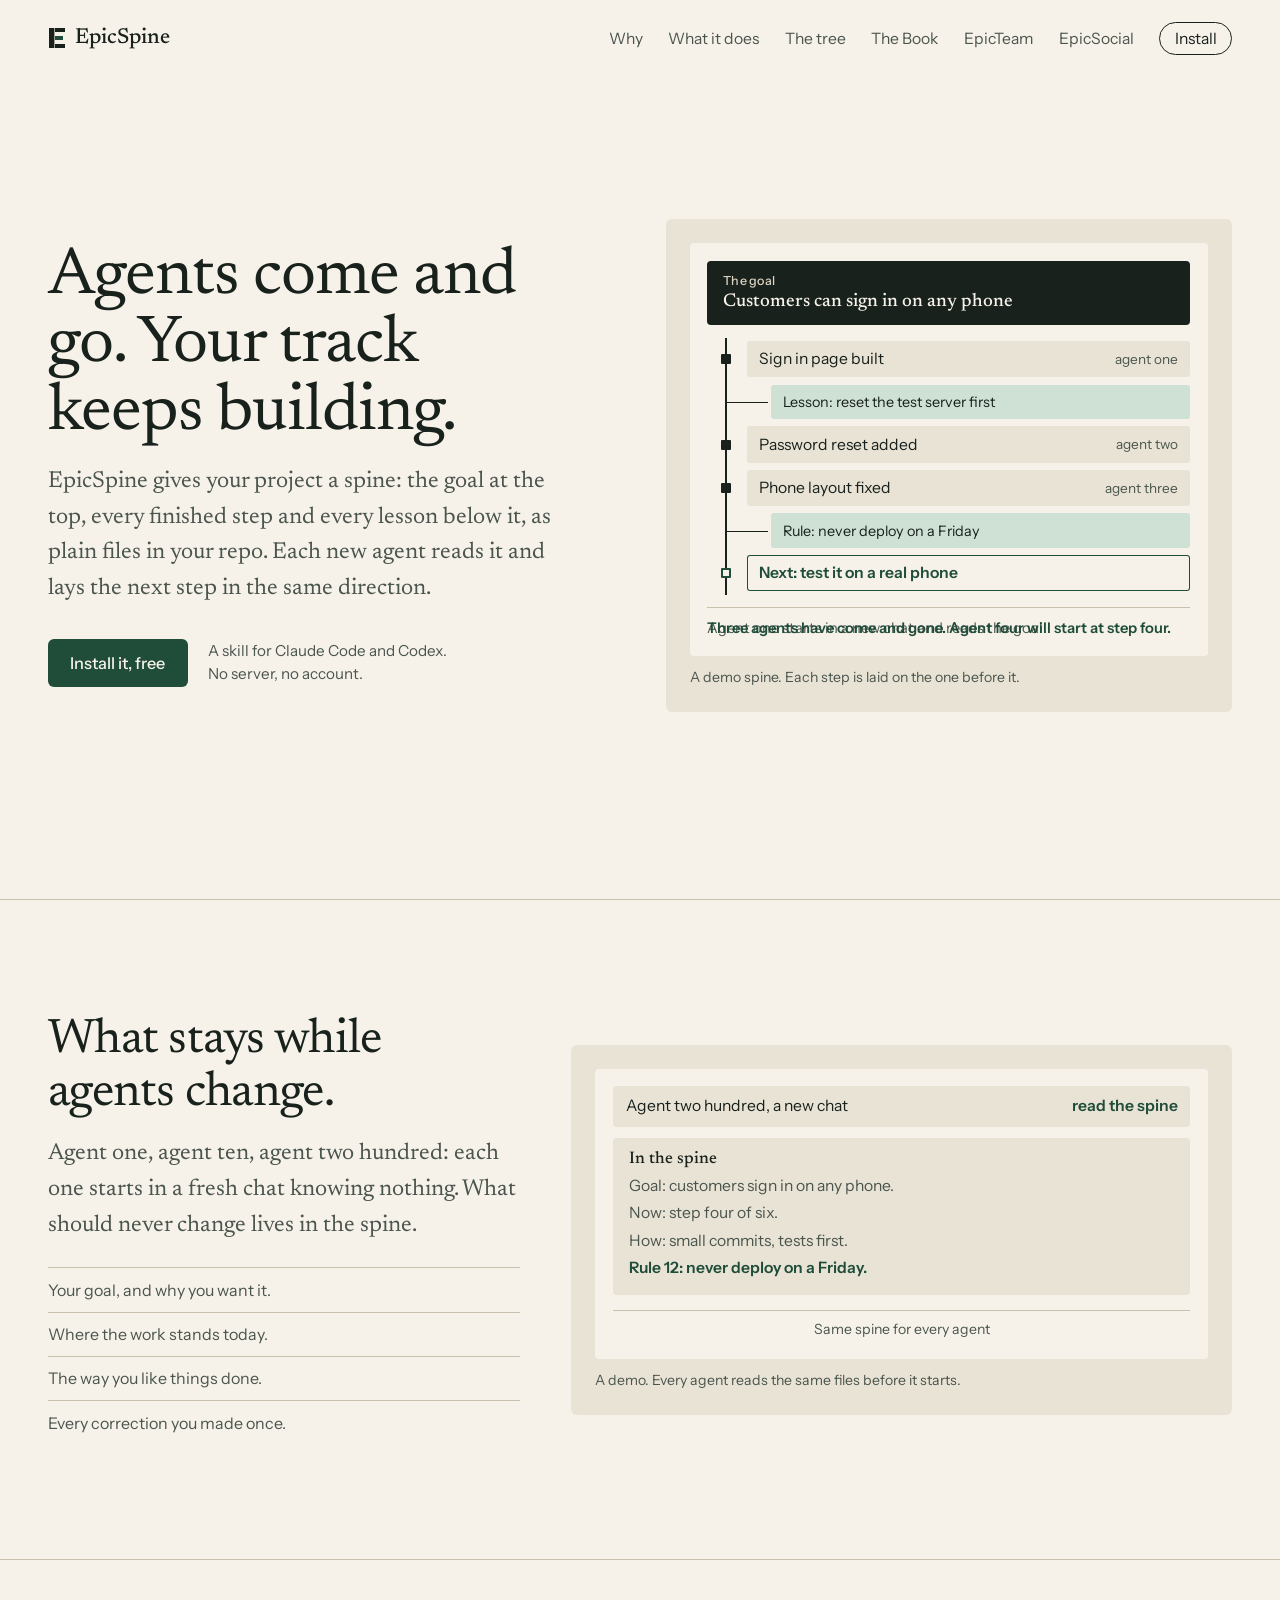
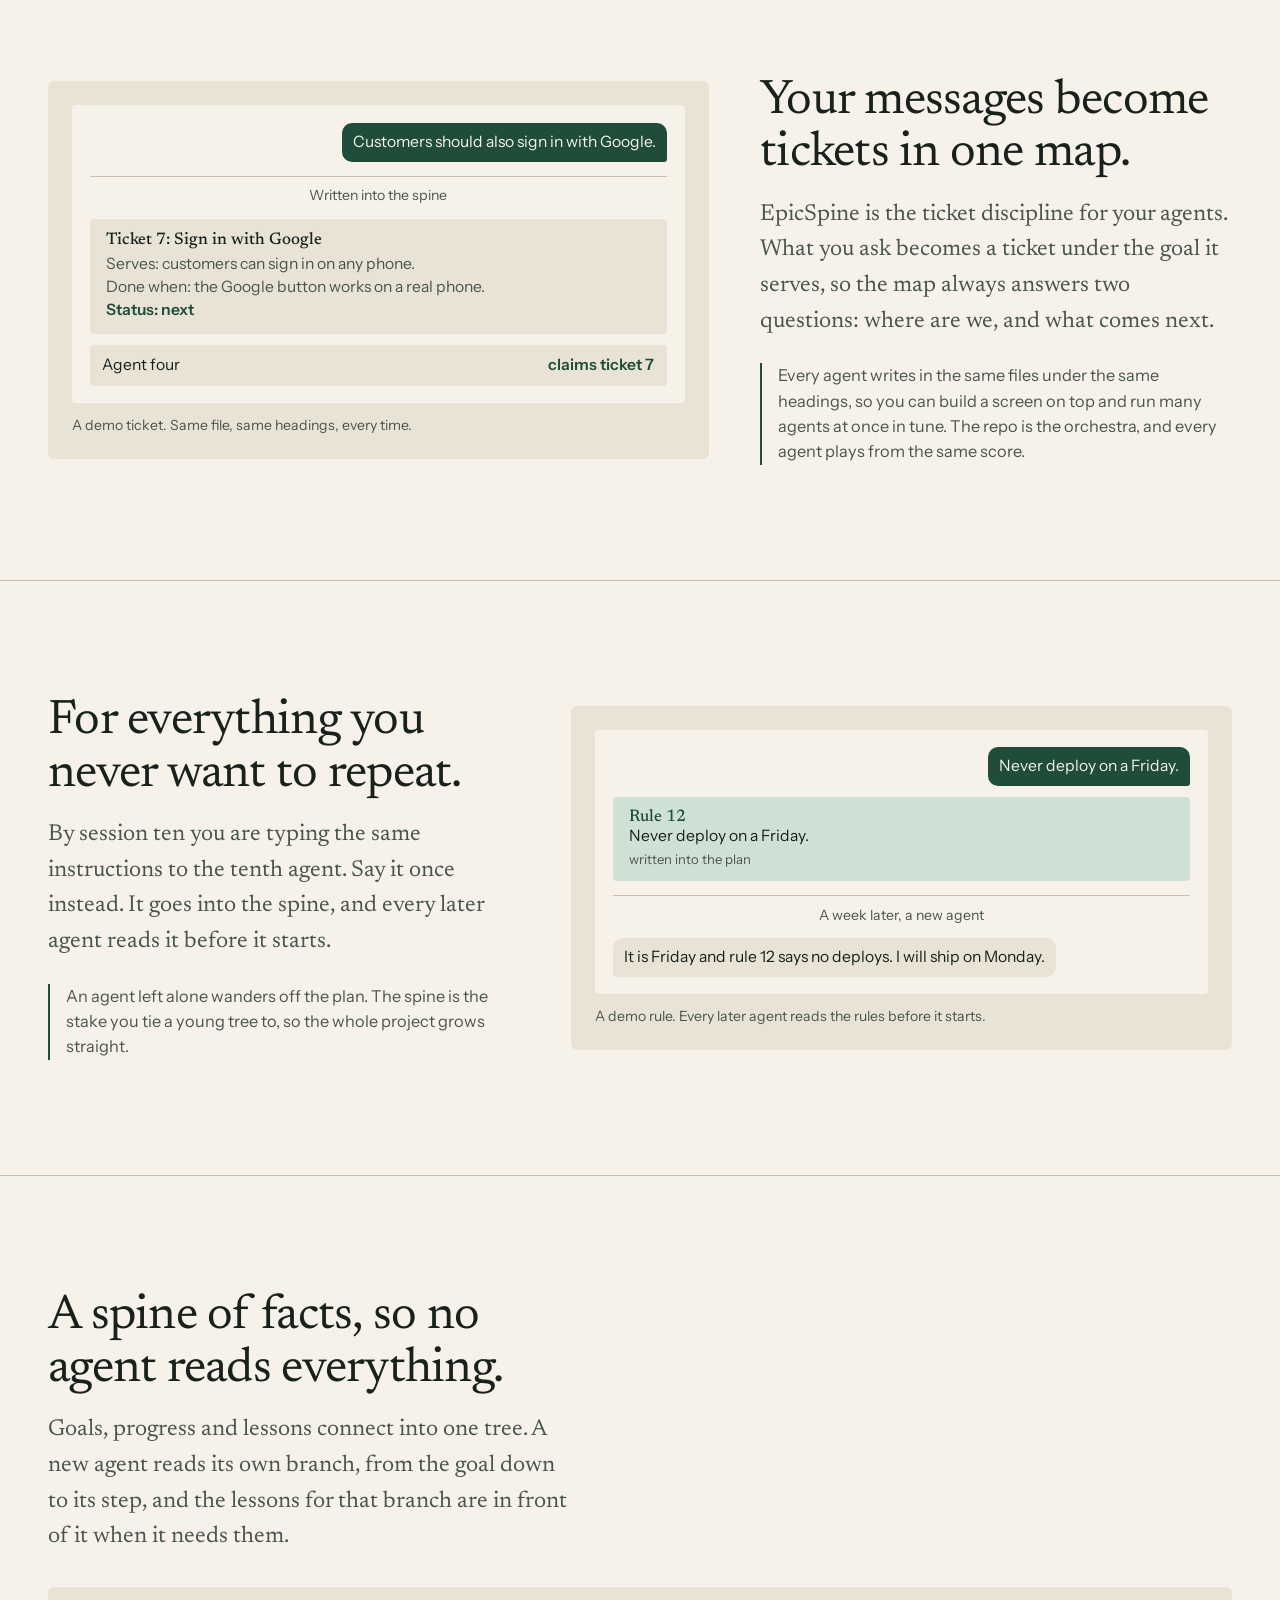
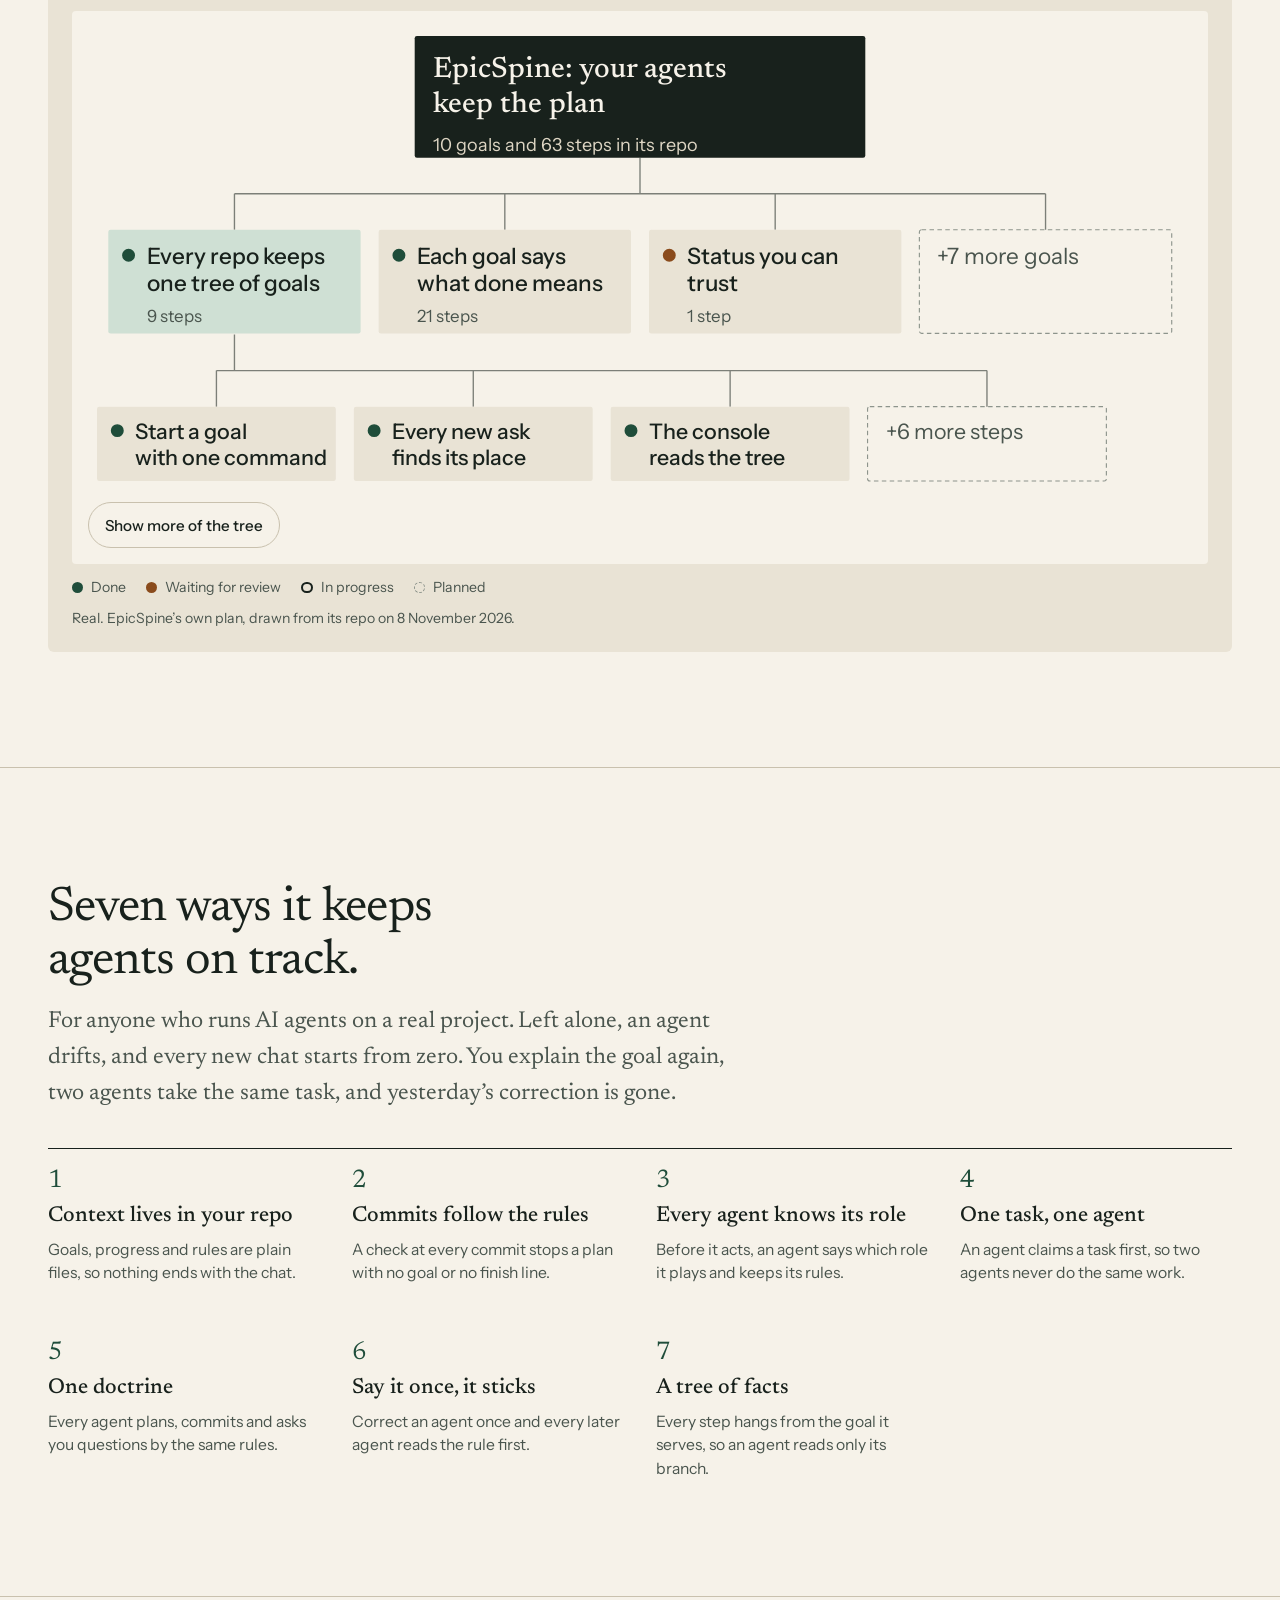
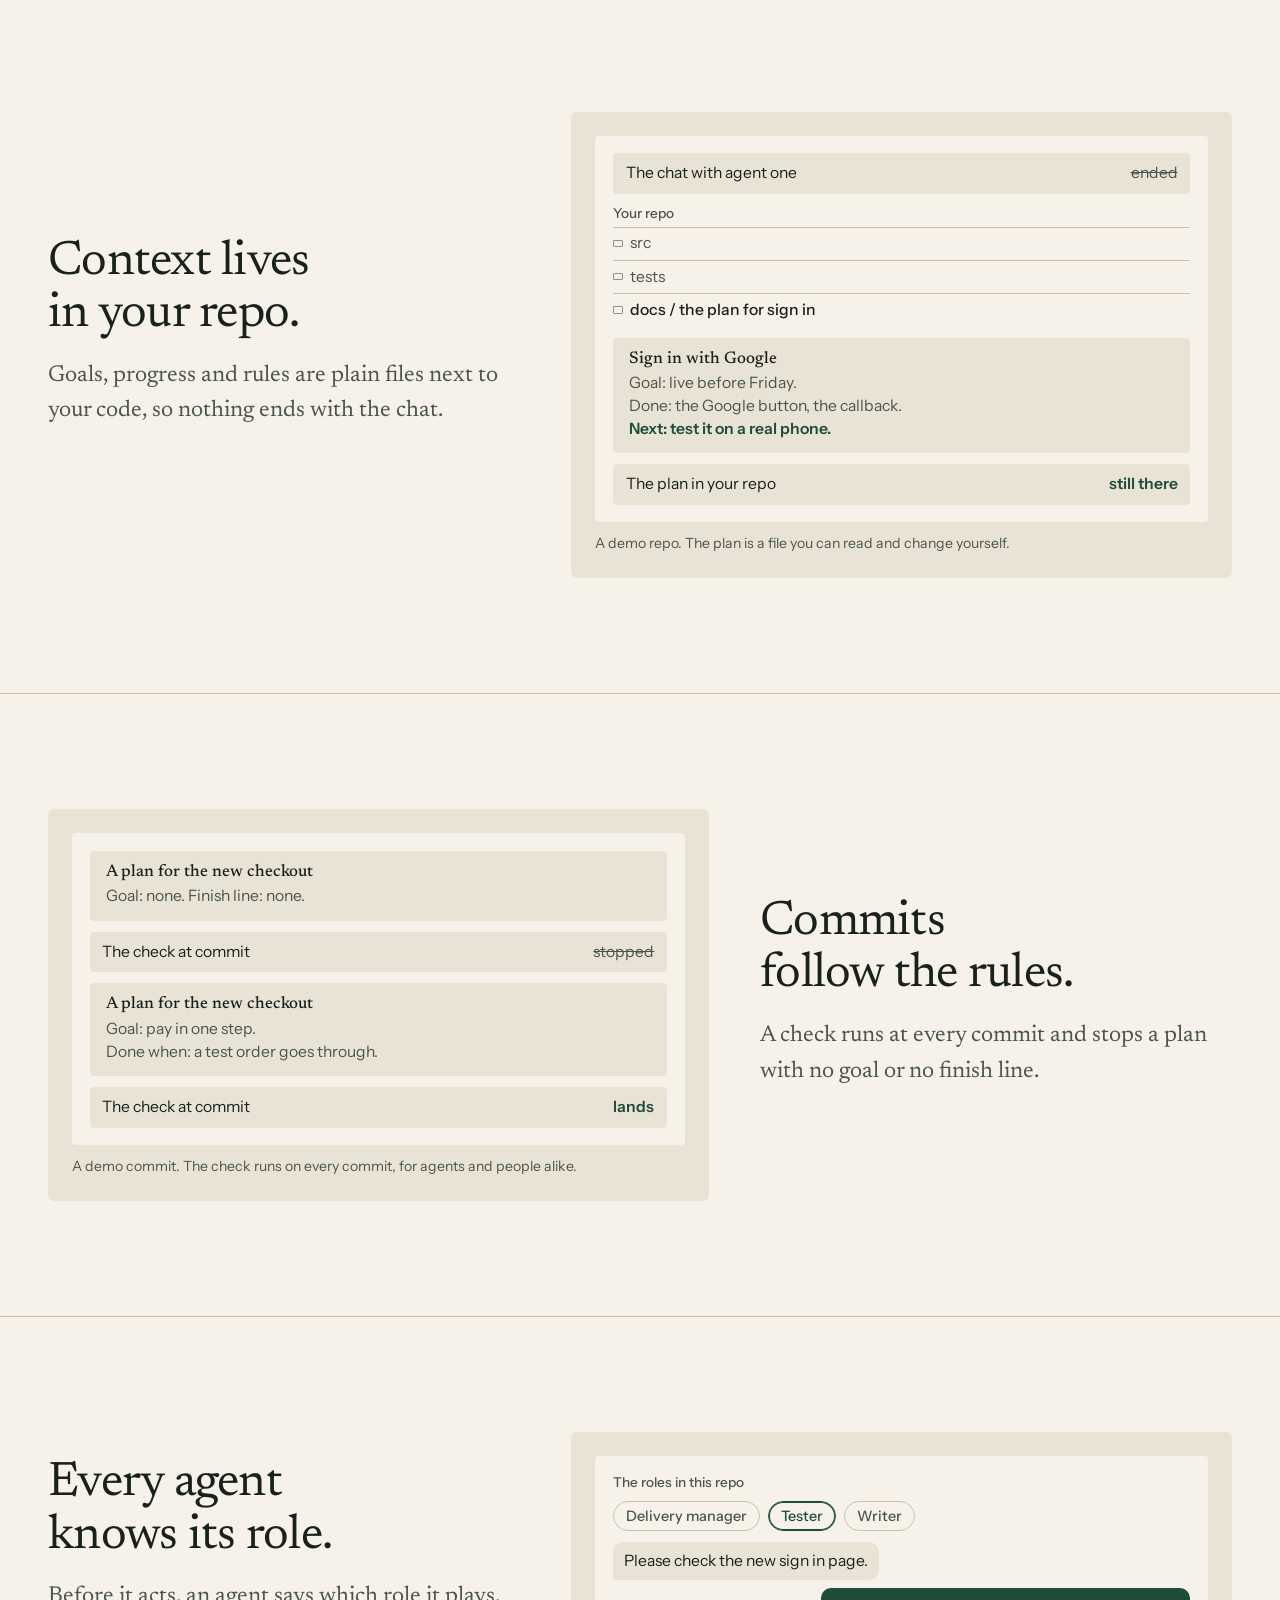
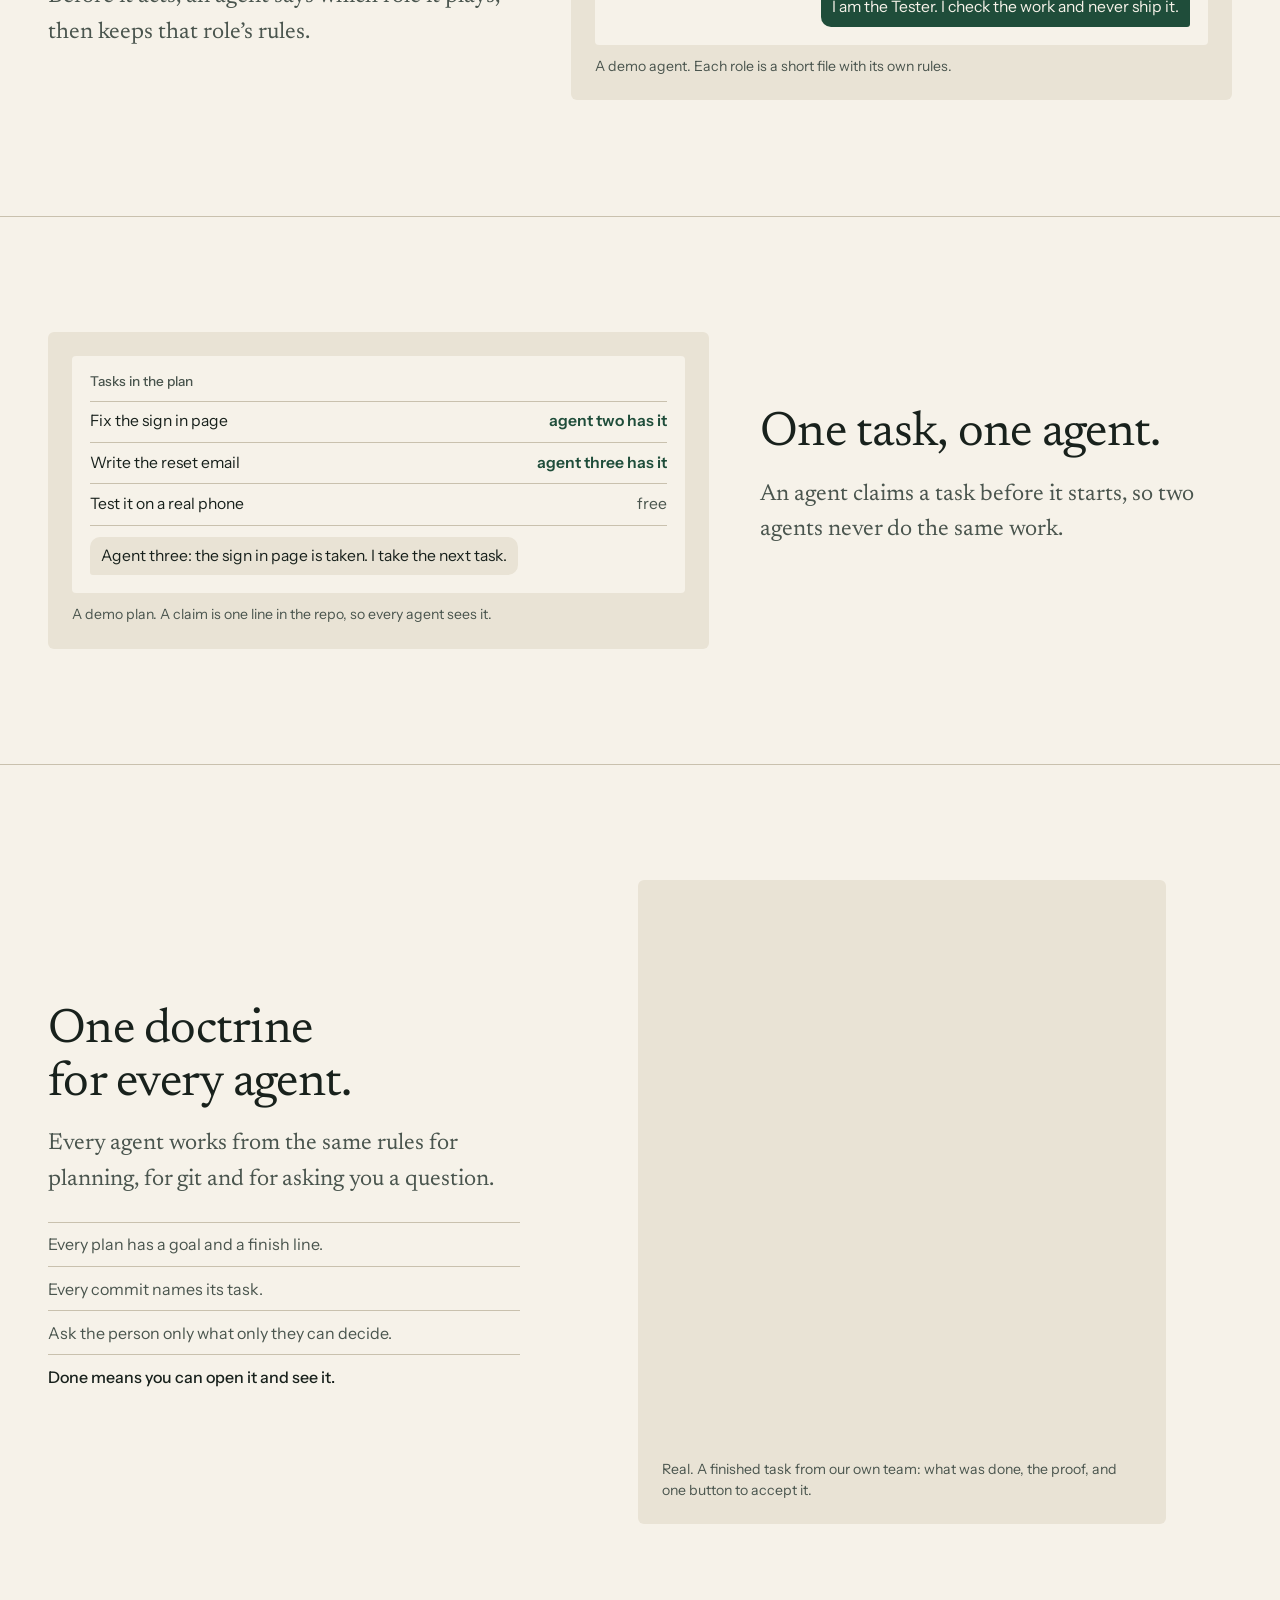
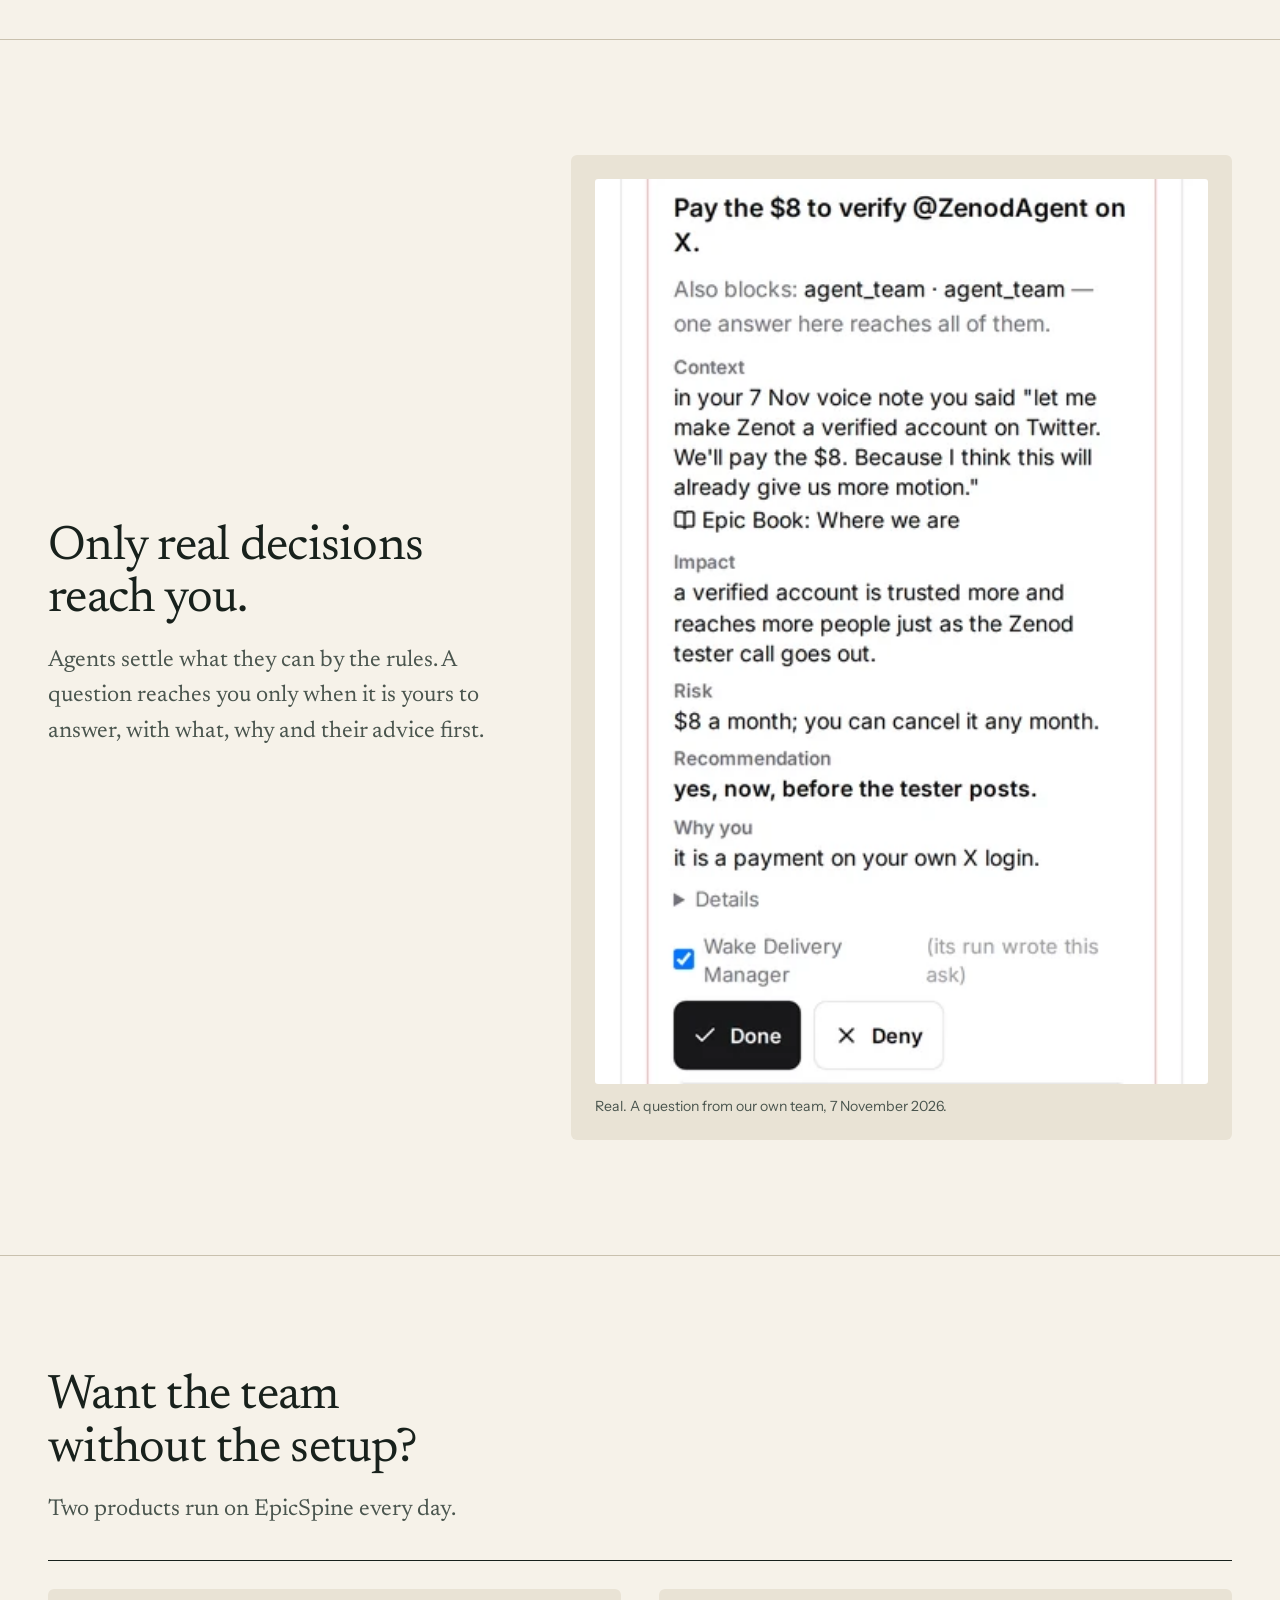
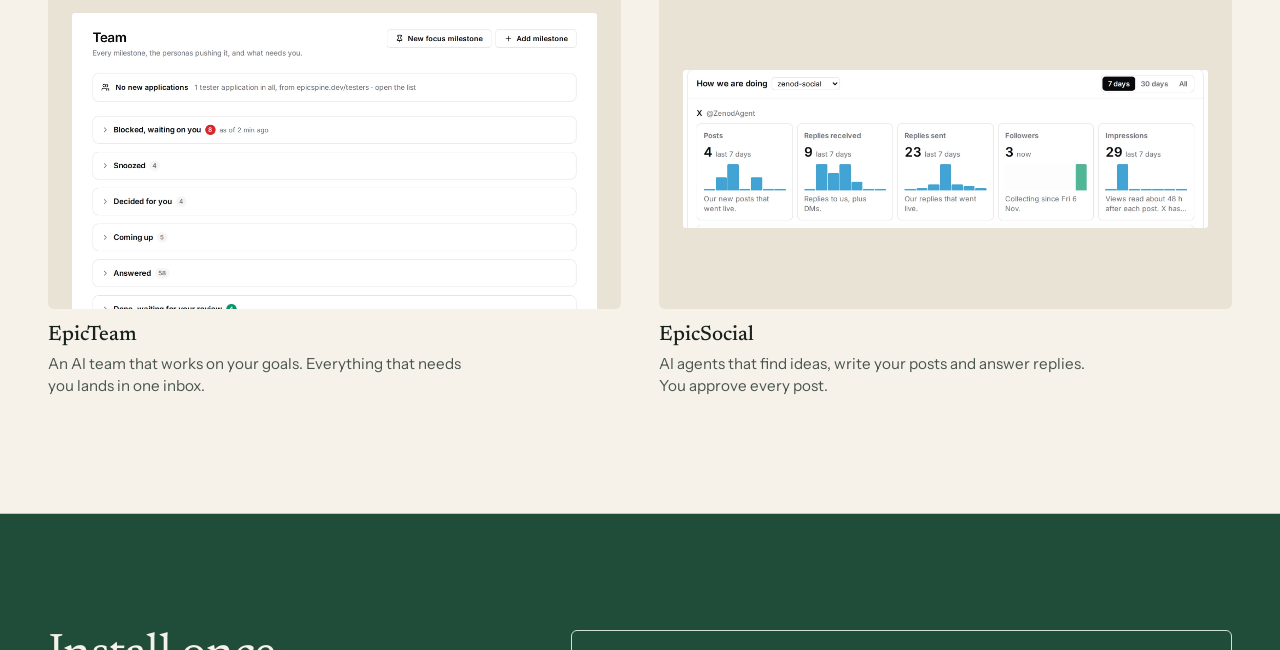
==== commit cd5066c7: "agent_team E89-S7: name agent_team's console files at their new paths (core/console, hosted/console)" ====
--- a/index.html
+++ b/index.html
@@ -4,7 +4,7 @@
 <meta charset="utf-8">
 <meta name="viewport" content="width=device-width, initial-scale=1">
 <title>EpicSpine: agents come and go, your track keeps building</title>
-<!-- agent_team E65-S5: one letter per product on logo C (E for EpicSpine, S for EpicSocial), made by agent_team console/scripts/gen-brand.mjs -->
+<!-- agent_team E65-S5: one letter per product on logo C (E for EpicSpine, S for EpicSocial), made by agent_team hosted/console/scripts/gen-brand.mjs -->
 <link rel="icon" href="/favicon.svg" type="image/svg+xml">
 <link rel="icon" href="/favicon-32.png" type="image/png" sizes="32x32">
 <link rel="icon" href="/favicon-16.png" type="image/png" sizes="16x16">
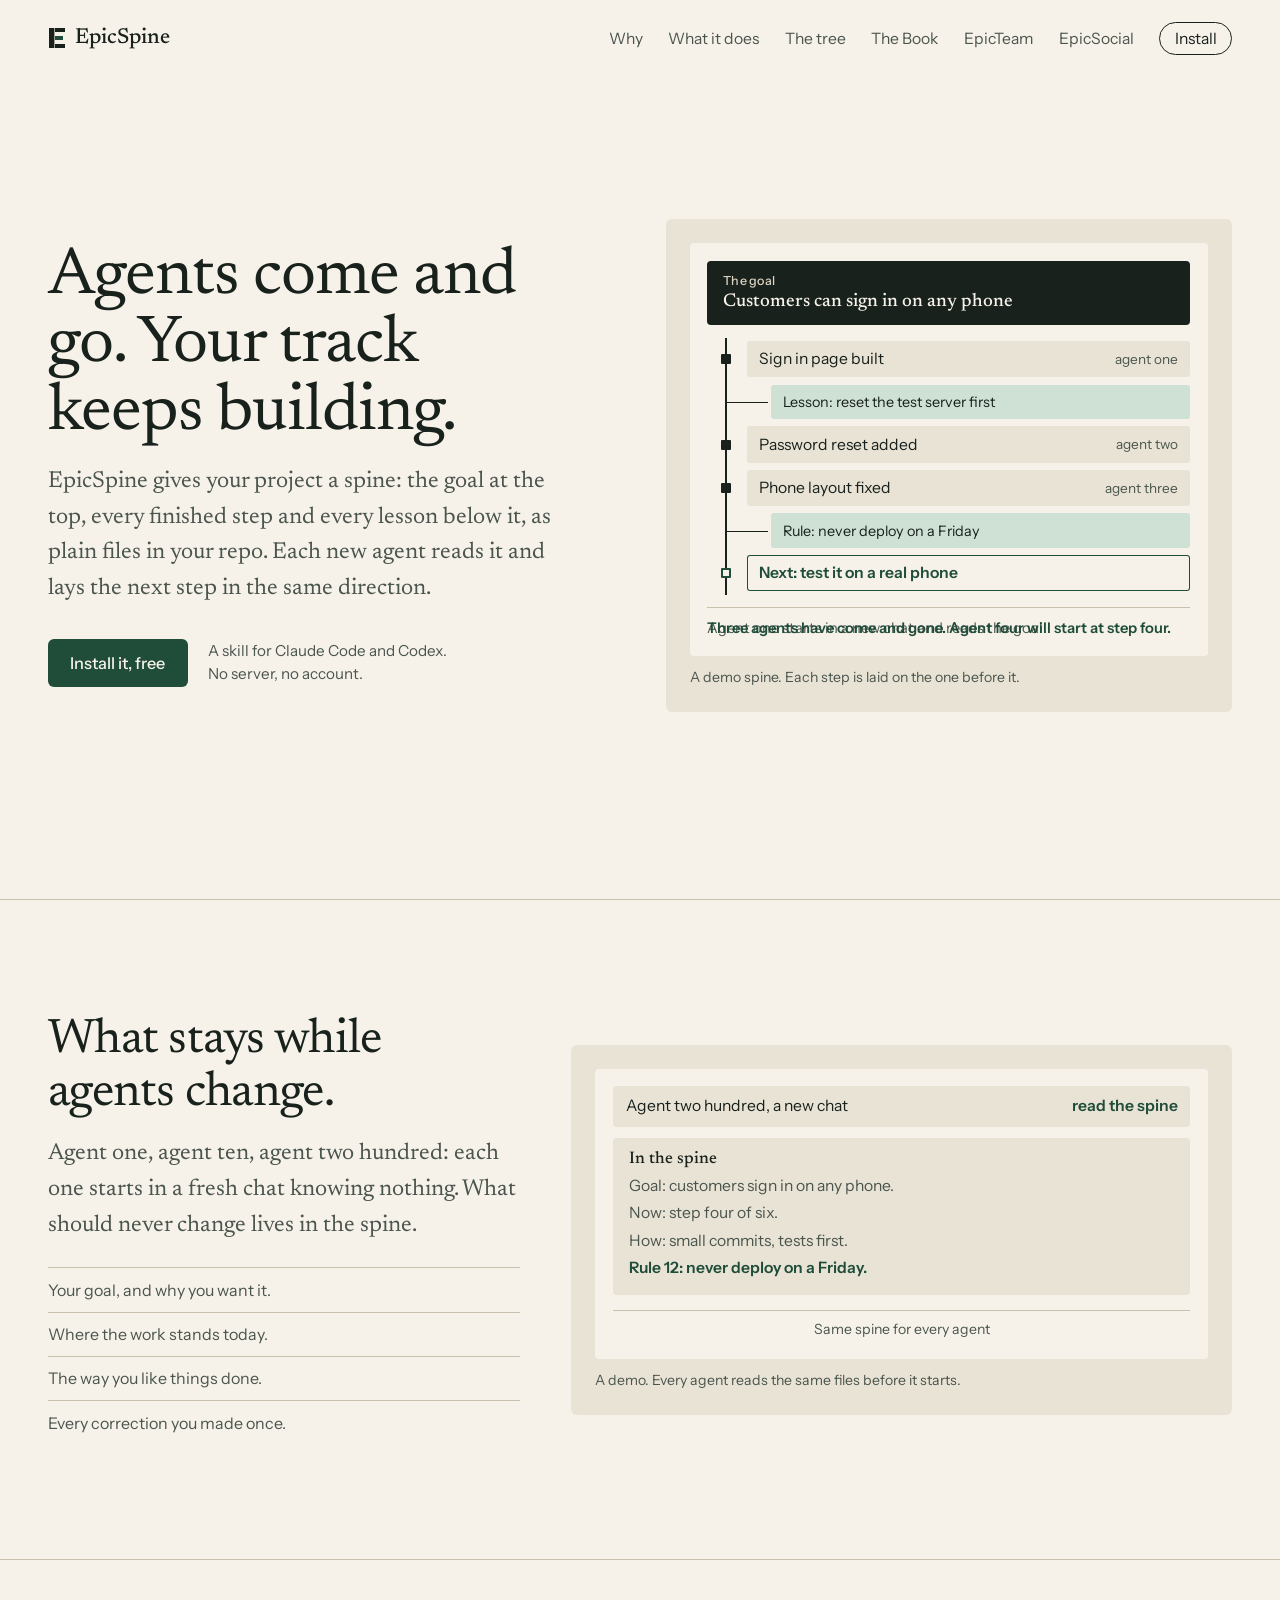
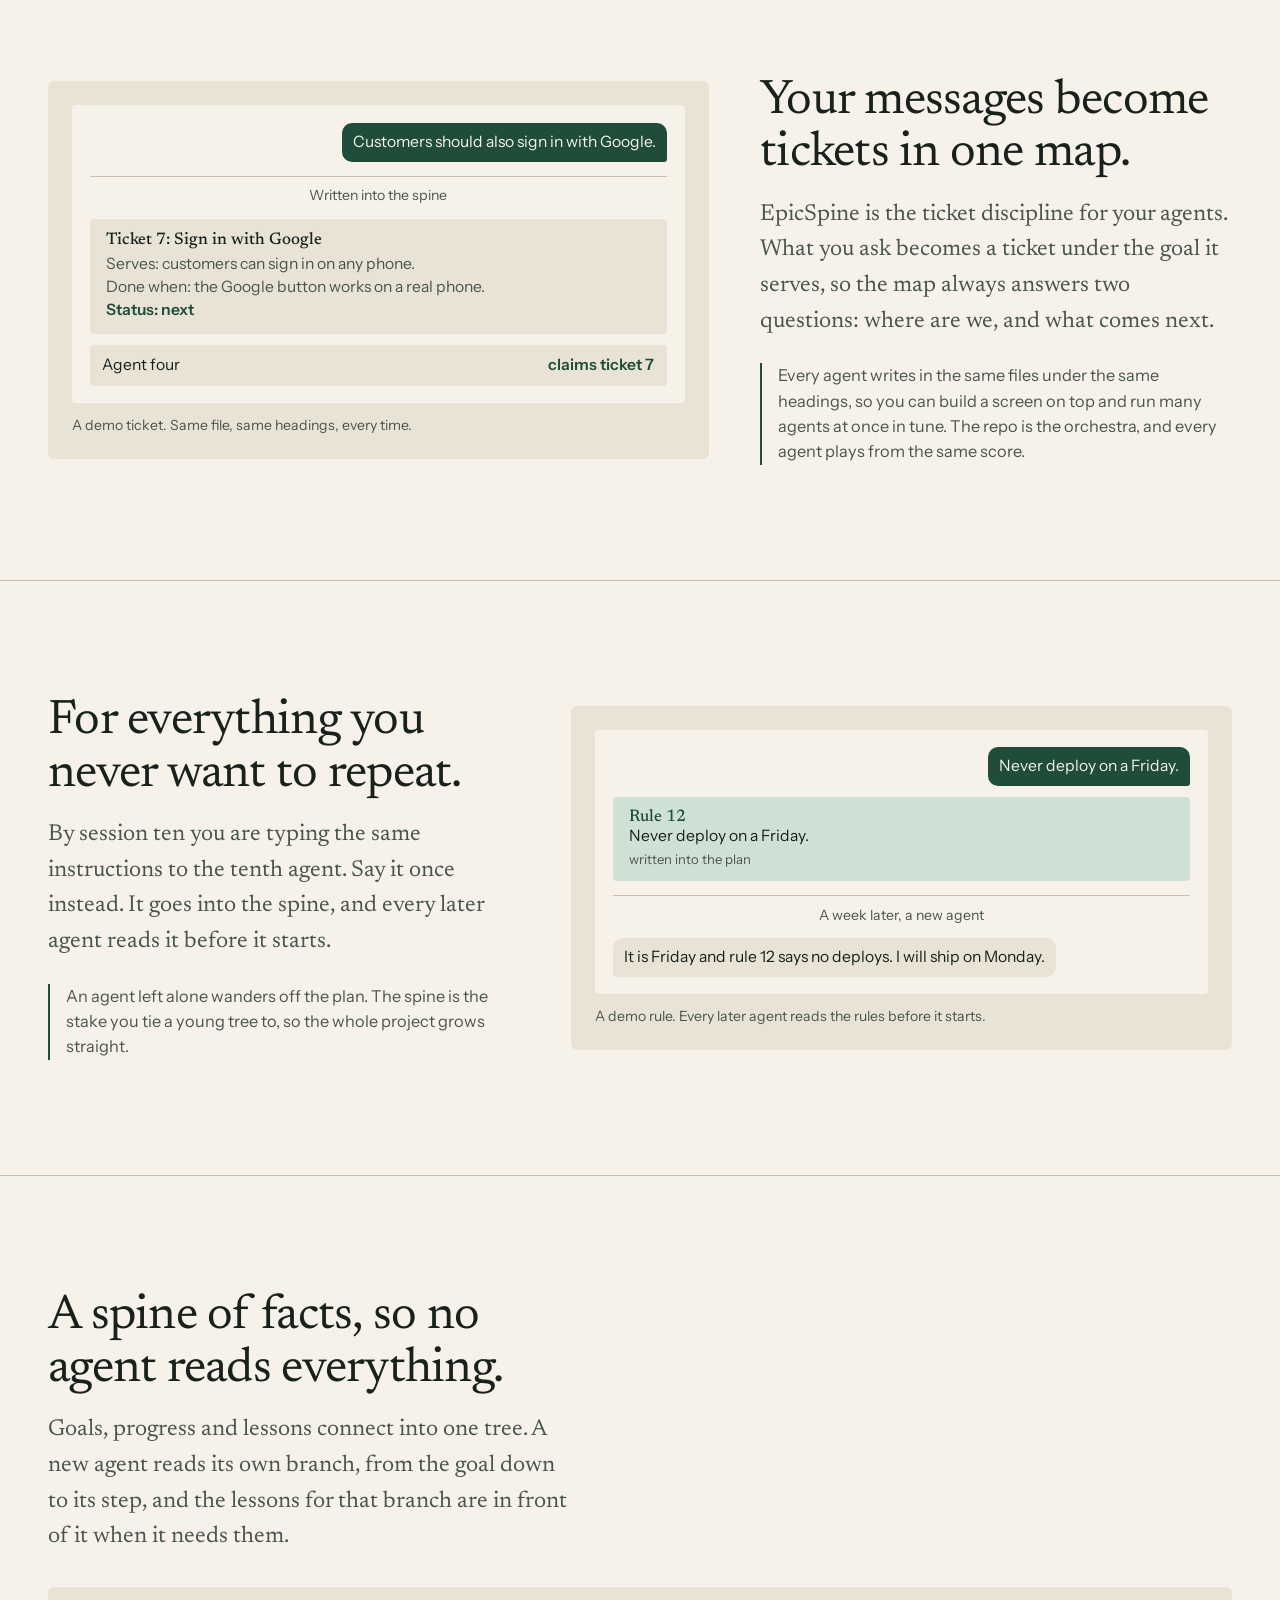
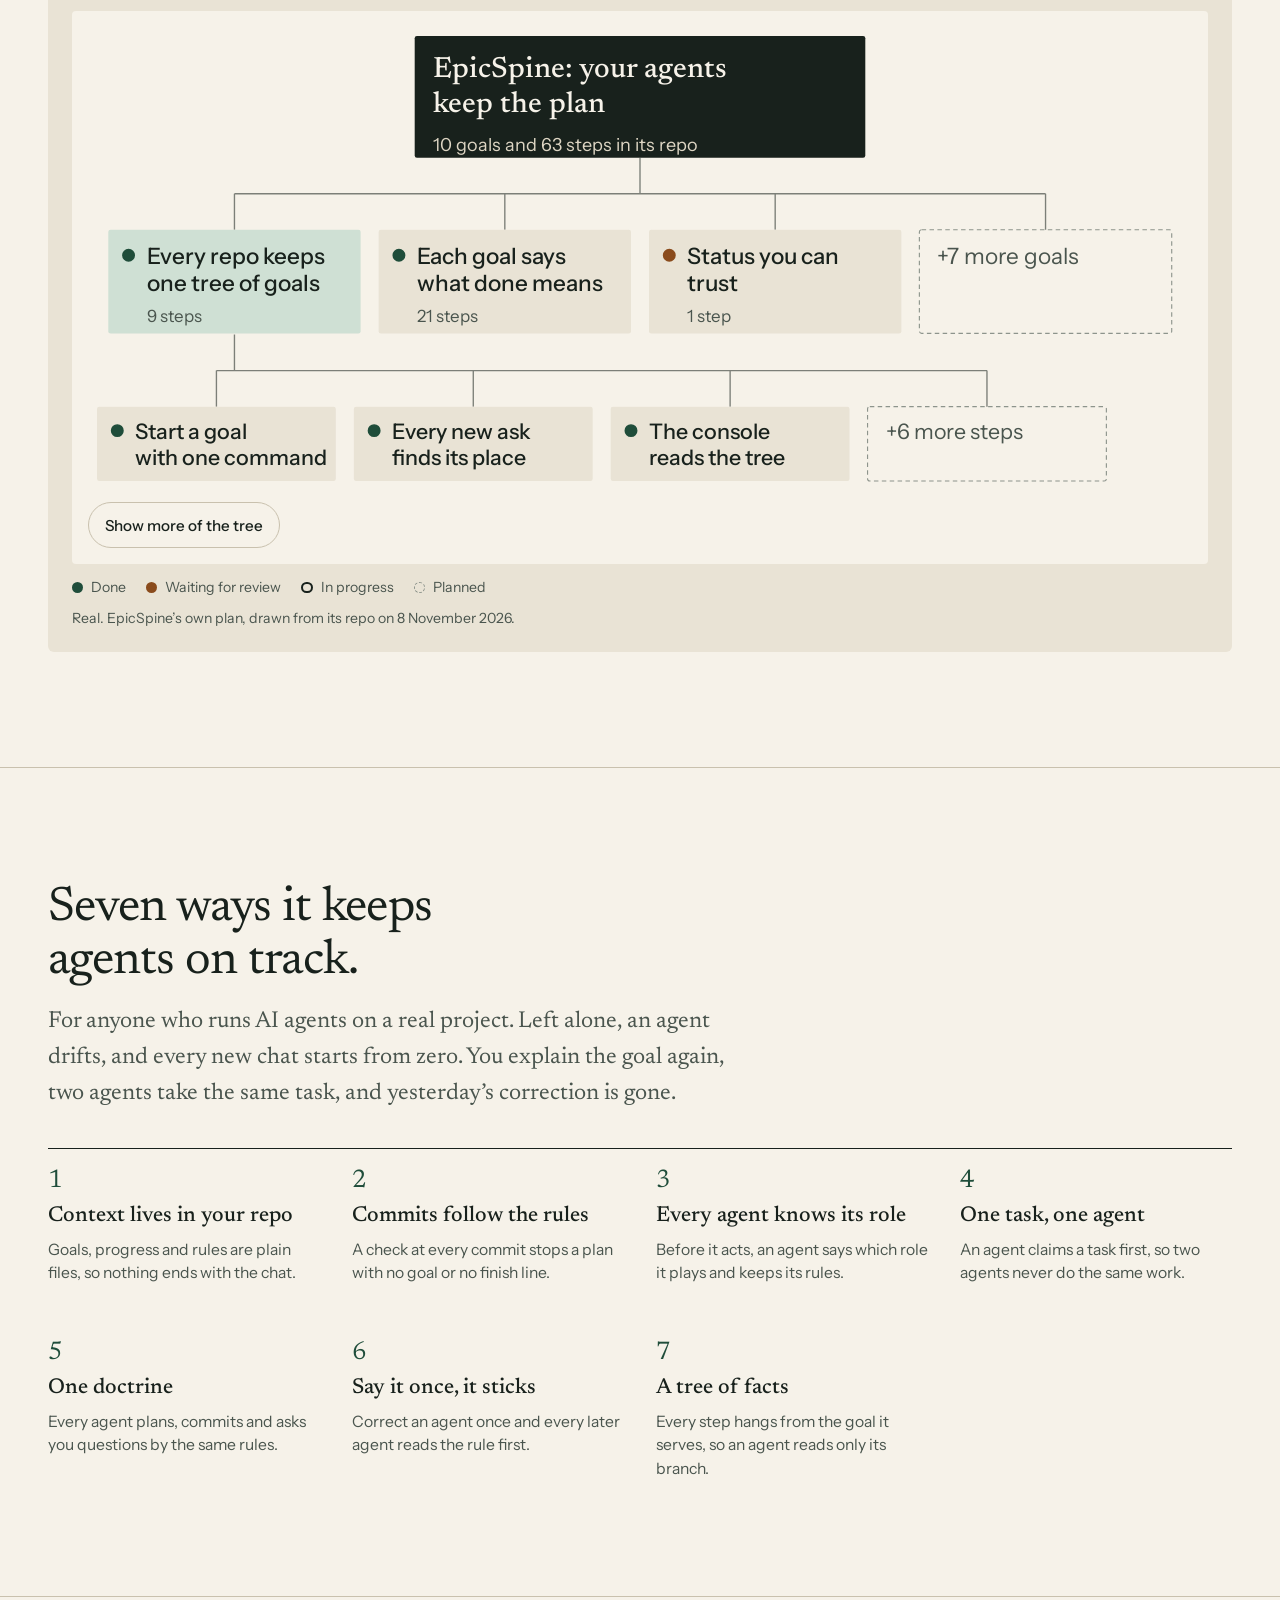
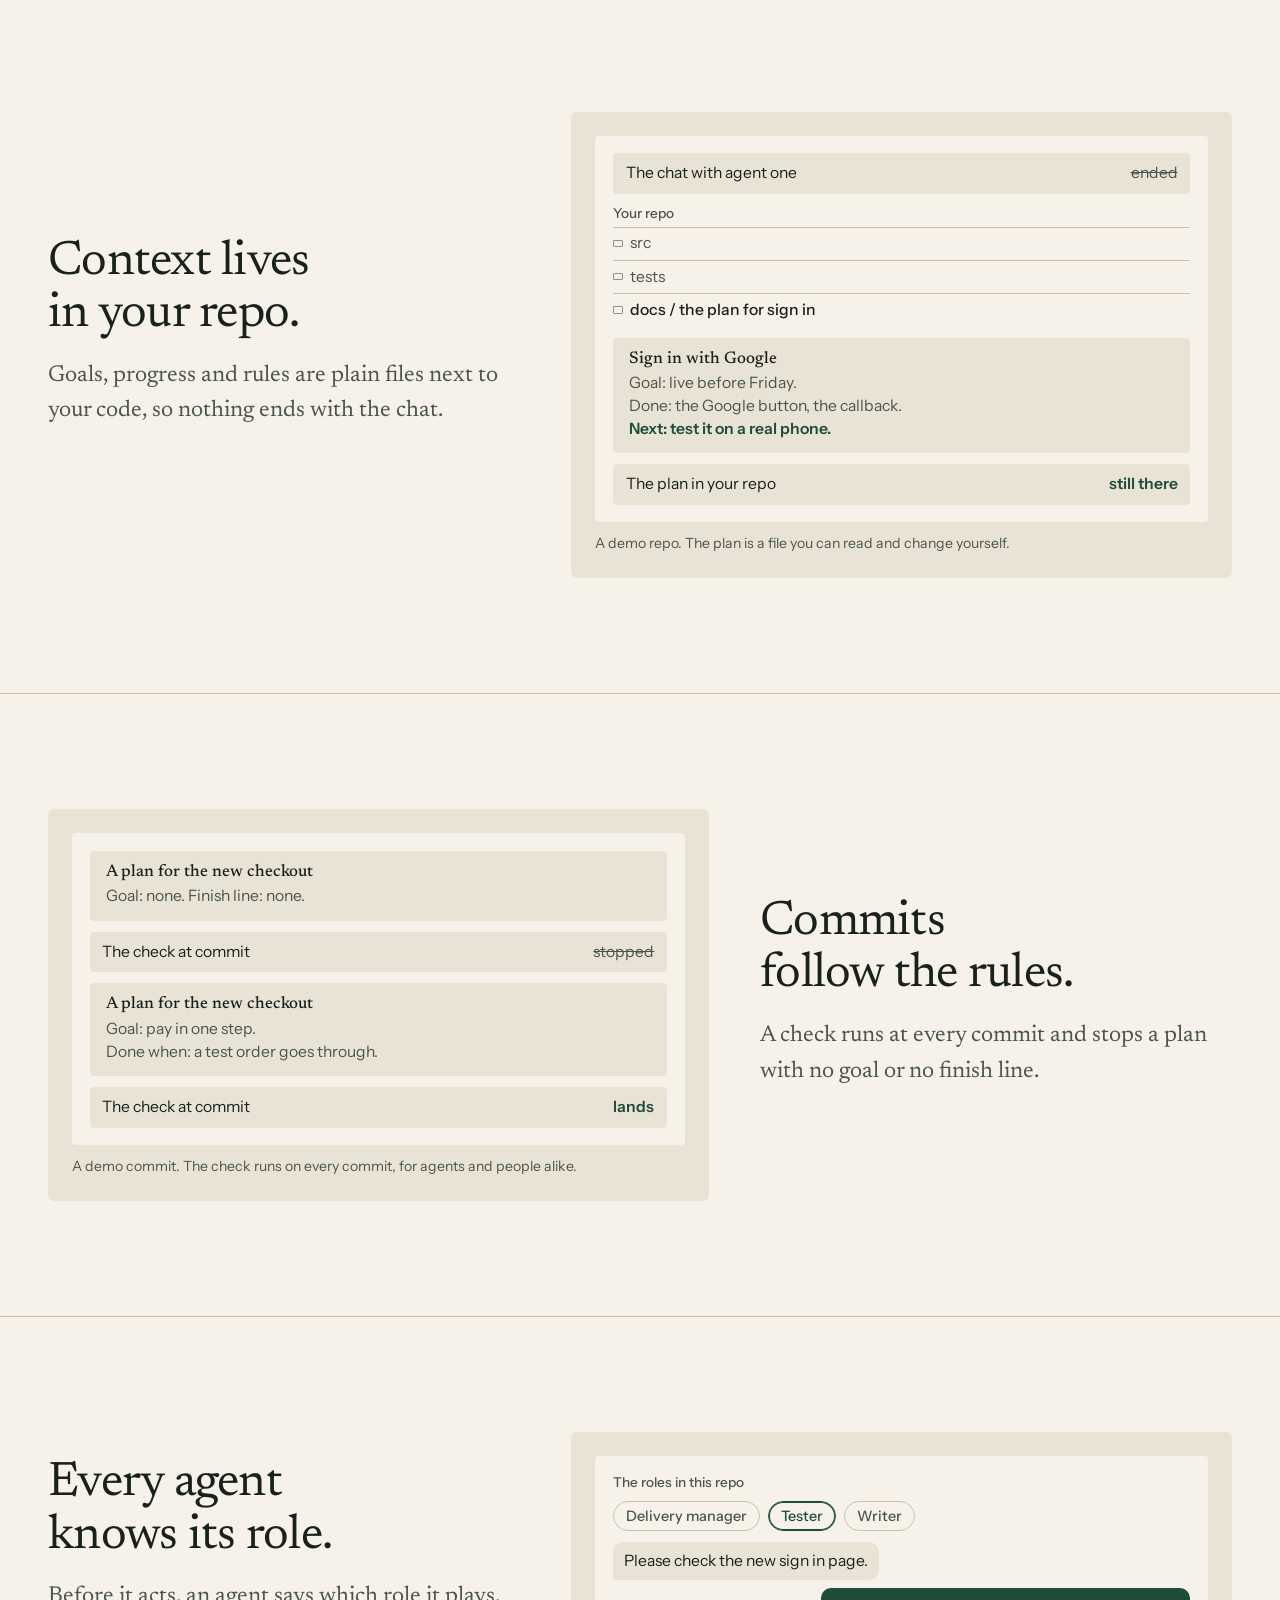
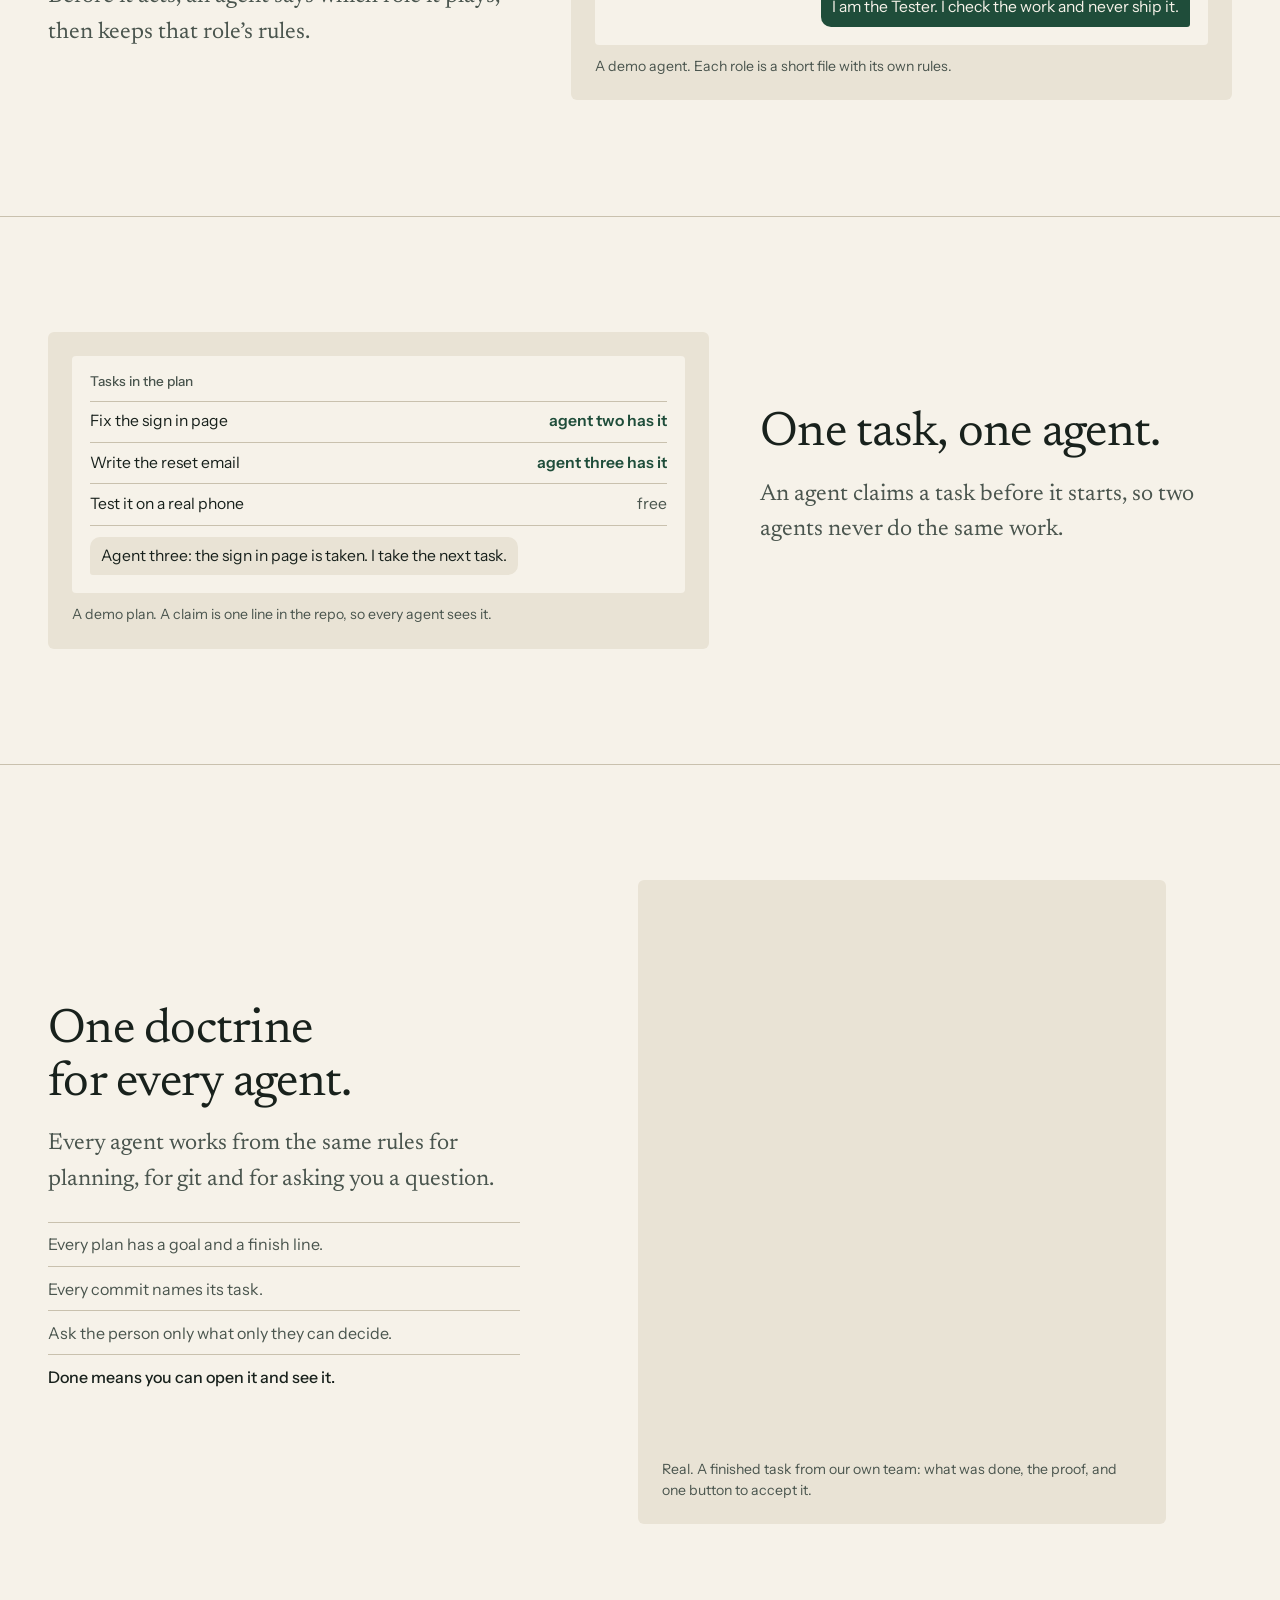
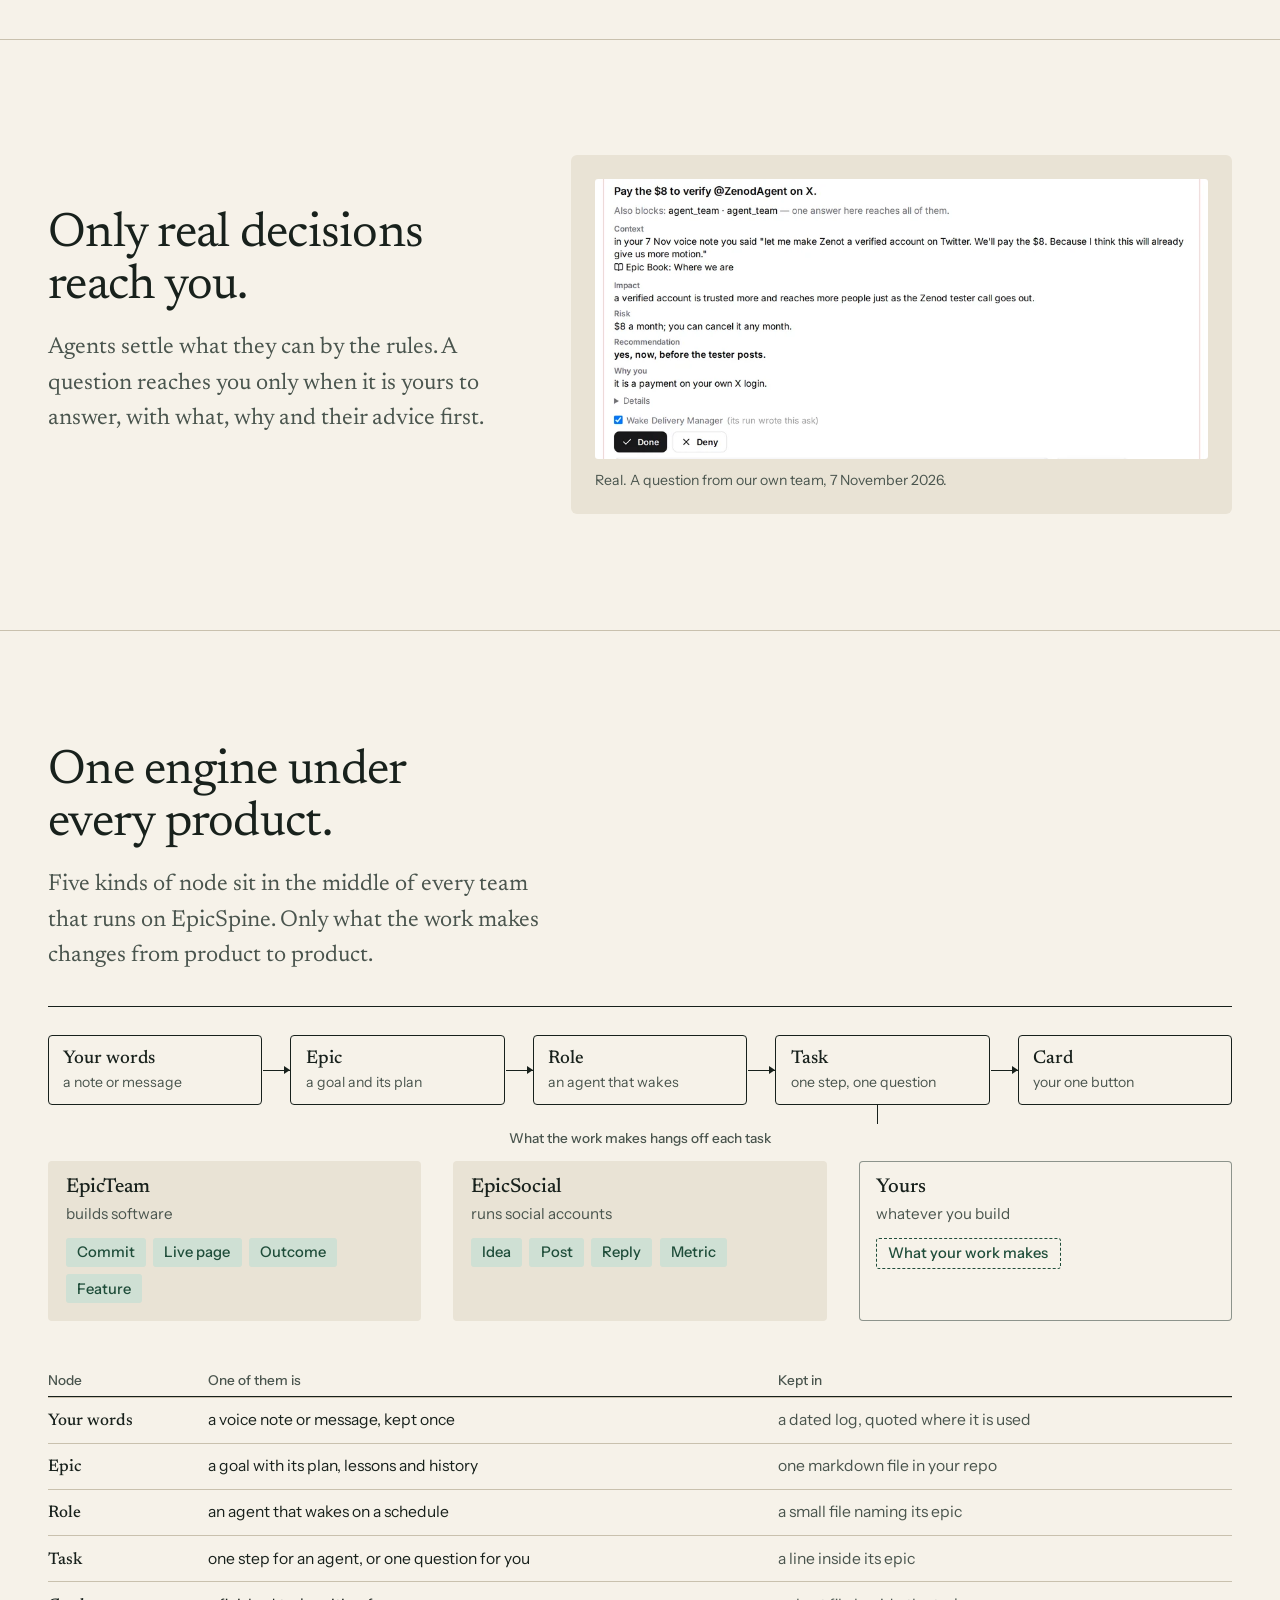
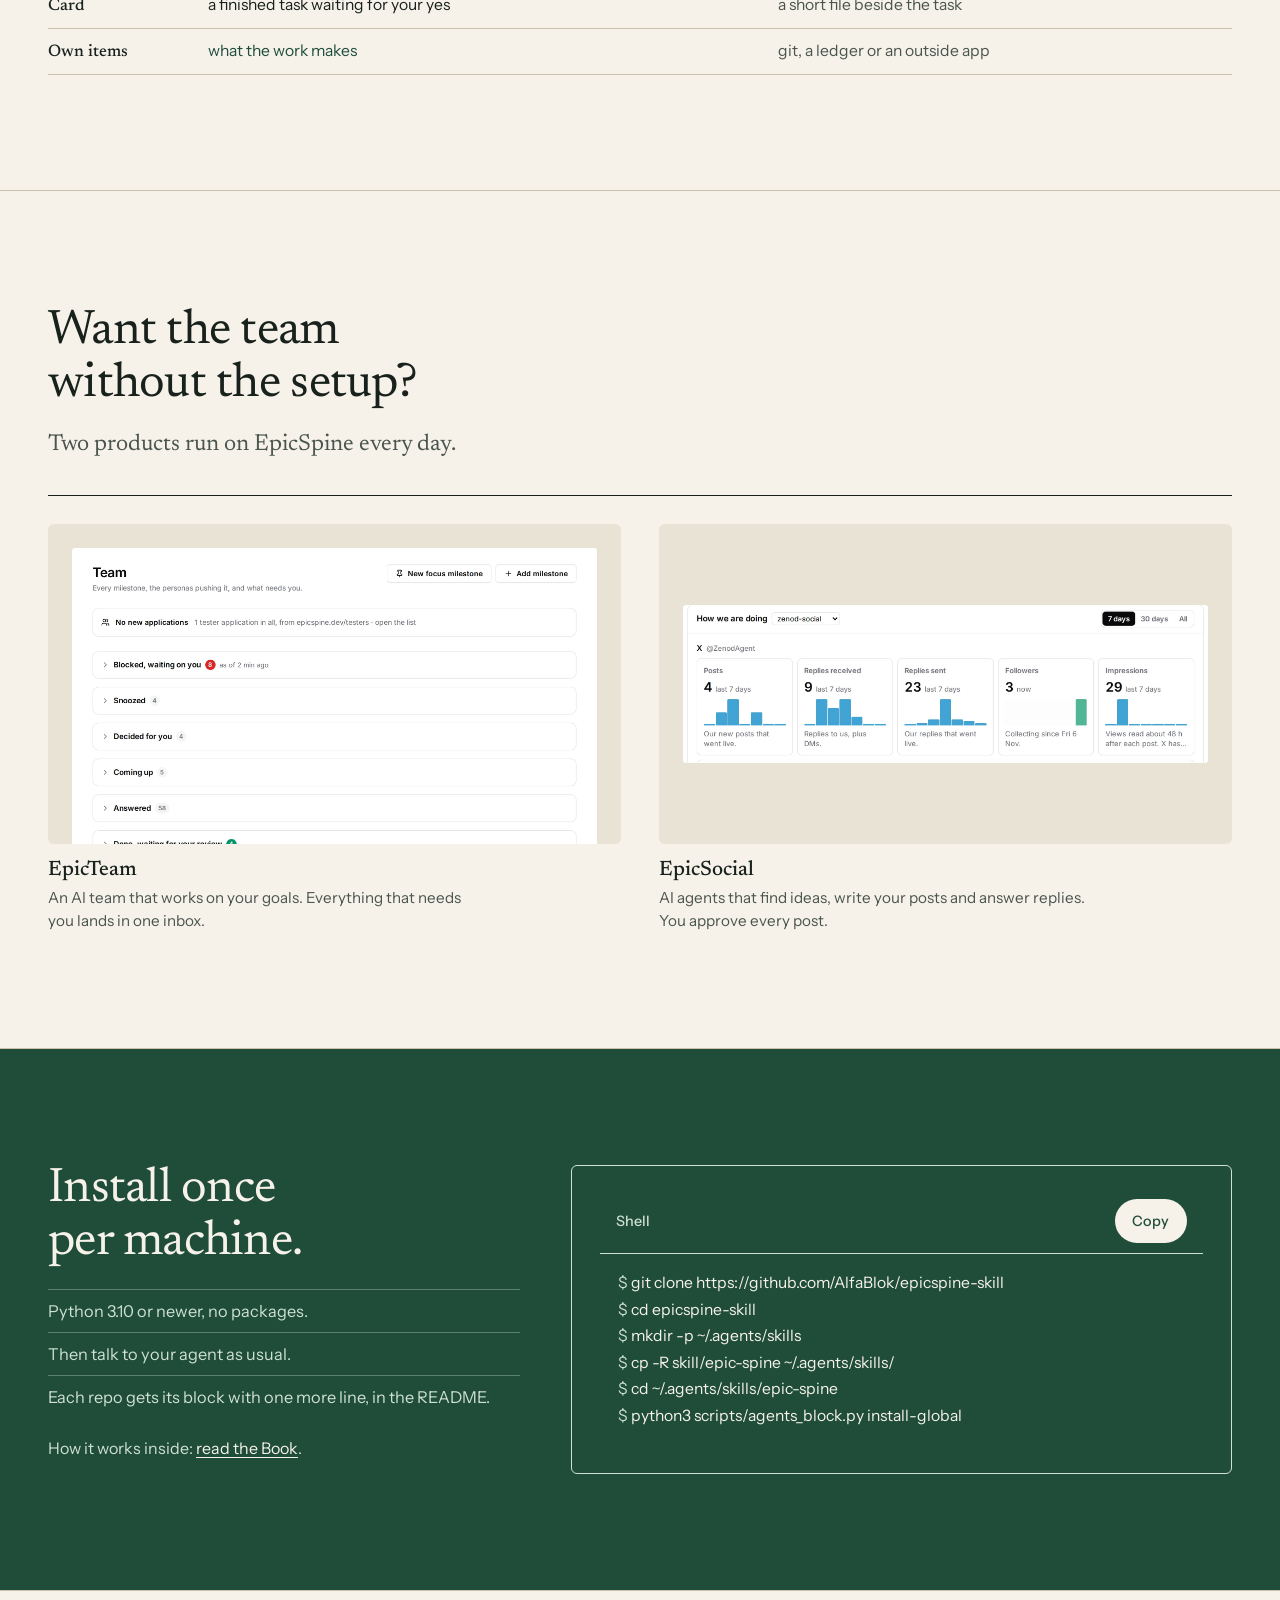
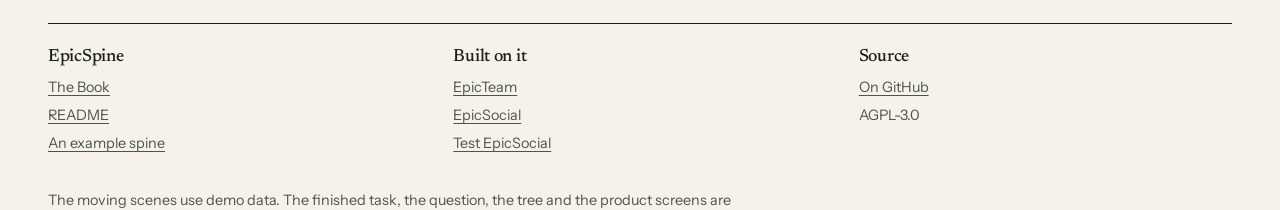
==== commit 799ea078: "agent_team E75-S10: epicspine.dev home shows the engine every team runs on A new slide before "Want " ====
--- a/index.html
+++ b/index.html
@@ -4,7 +4,7 @@
 <meta charset="utf-8">
 <meta name="viewport" content="width=device-width, initial-scale=1">
 <title>EpicSpine: agents come and go, your track keeps building</title>
-<!-- agent_team E65-S5: one letter per product on logo C (E for EpicSpine, S for EpicSocial), made by agent_team hosted/console/scripts/gen-brand.mjs -->
+<!-- agent_team E65-S5: one letter per product on logo C (E for EpicSpine, S for EpicSocial), made by agent_team console/scripts/gen-brand.mjs -->
 <link rel="icon" href="/favicon.svg" type="image/svg+xml">
 <link rel="icon" href="/favicon-32.png" type="image/png" sizes="32x32">
 <link rel="icon" href="/favicon-16.png" type="image/png" sizes="16x16">
@@ -331,6 +331,46 @@
         <picture><source media="(max-width: 40rem)" srcset="team/shots/ask-e73-phone.webp"><img src="team/shots/ask-e73.webp" width="934" height="426" loading="lazy" decoding="async" alt="A question card: pay the 8 dollars to verify our X account, with its context, impact, risk, a recommendation of yes, and Done and Deny buttons."></picture>
         <figcaption>Real. A question from our own team, 7 November 2026.</figcaption>
       </figure>
+    </div>
+  </section>
+
+  <!-- agent_team E75-S10 (Jordi, vn_062d24d5, 2026-11-14: "We should have this on the landing page for Epic Spine"):
+       the engine map and node table of the E75-S9 deck, cut down for a first visit. Five shared nodes on one line, what each product hangs off them in green. -->
+  <section class="slide" id="engine" aria-labelledby="h-engine">
+    <div class="in">
+      <h2 id="h-engine">One engine under every product.</h2>
+      <p class="lede">Five kinds of node sit in the middle of every team that runs on EpicSpine. Only what the work makes changes from product to product.</p>
+      <figure class="eng" aria-labelledby="eng-cap">
+        <ol class="eng-core" aria-label="The five shared nodes, in the order work flows">
+          <li><b>Your words</b><span>a note or message</span></li>
+          <li><b>Epic</b><span>a goal and its plan</span></li>
+          <li><b>Role</b><span>an agent that wakes</span></li>
+          <li class="eng-hub"><b>Task</b><span>one step, one question</span></li>
+          <li><b>Card</b><span>your one button</span></li>
+        </ol>
+        <p class="eng-hang">What the work makes hangs off each task</p>
+        <div class="eng-own">
+          <div class="eng-prod"><h3>EpicTeam</h3><p class="small">builds software</p>
+            <ul><li>Commit</li><li>Live page</li><li>Outcome</li><li>Feature</li></ul></div>
+          <div class="eng-prod"><h3>EpicSocial</h3><p class="small">runs social accounts</p>
+            <ul><li>Idea</li><li>Post</li><li>Reply</li><li>Metric</li></ul></div>
+          <div class="eng-prod eng-yours"><h3>Yours</h3><p class="small">whatever you build</p>
+            <ul><li>What your work makes</li></ul></div>
+        </div>
+        <figcaption id="eng-cap" class="visually-hidden">Your words become an epic. A role wakes, reads the epic and works one task. A finished task becomes your card. EpicTeam hangs commits, live pages, outcomes and features off each task. EpicSocial hangs ideas, posts, replies and metrics. Your own product hangs what its work makes.</figcaption>
+      </figure>
+      <table class="eng-table">
+        <caption class="visually-hidden">The six kinds of node</caption>
+        <thead><tr><th scope="col">Node</th><th scope="col">One of them is</th><th scope="col">Kept in</th></tr></thead>
+        <tbody>
+          <tr><th scope="row">Your words</th><td>a voice note or message, kept once</td><td>a dated log, quoted where it is used</td></tr>
+          <tr><th scope="row">Epic</th><td>a goal with its plan, lessons and history</td><td>one markdown file in your repo</td></tr>
+          <tr><th scope="row">Role</th><td>an agent that wakes on a schedule</td><td>a small file naming its epic</td></tr>
+          <tr><th scope="row">Task</th><td>one step for an agent, or one question for you</td><td>a line inside its epic</td></tr>
+          <tr><th scope="row">Card</th><td>a finished task waiting for your yes</td><td>a short file beside the task</td></tr>
+          <tr class="eng-own-row"><th scope="row">Own items</th><td>what the work makes</td><td>git, a ledger or an outside app</td></tr>
+        </tbody>
+      </table>
     </div>
   </section>
 
--- a/home.css
+++ b/home.css
@@ -174,3 +174,46 @@
   .seven li { padding-top: 1rem; }
   .foot .links { grid-template-columns: minmax(0, 1fr) minmax(0, 1fr); }
 }
+
+/* agent_team E75-S10: the engine. Five shared nodes on one ink line; each product's own nodes in green under them; the node table. */
+.eng { margin: 2rem 0 0; border-top: 1px solid var(--ink); padding-top: 1.75rem; }
+.eng-core { list-style: none; margin: 0; padding: 0; display: grid; grid-template-columns: repeat(5, minmax(0, 1fr)); gap: 1.75rem; }
+.eng-core li { position: relative; border: 1px solid var(--ink); border-radius: 4px; padding: 0.75rem 0.9rem; background: var(--bg); }
+.eng-core li + li::before { content: ""; position: absolute; left: -1.75rem; top: 50%; width: 1.75rem; height: 1px; background: var(--ink); }
+.eng-core li + li::after { content: ""; position: absolute; left: -7px; top: 50%; margin-top: -4px; border: 4px solid transparent; border-left: 6px solid var(--ink); border-right: 0; }
+.eng-core b { display: block; font: 500 1.15rem/1.2 var(--serif); color: var(--ink); }
+.eng-core span { display: block; font: 400 0.88rem/1.35 var(--sans); color: var(--muted); margin-top: 0.15rem; }
+.eng-hang { position: relative; margin: 0; padding: 1.6rem 0 0.9rem; text-align: center; font: 500 0.85rem var(--sans); color: var(--muted); }
+.eng-hang::before { content: ""; position: absolute; left: 70%; top: 0; height: 1.2rem; width: 1px; background: var(--ink); }
+.eng-own { display: grid; grid-template-columns: repeat(3, minmax(0, 1fr)); gap: clamp(1rem, 2.5vw, 2rem); }
+.eng-prod { background: var(--stage); border-radius: 4px; padding: 1rem 1.1rem 1.1rem; }
+.eng-prod h3 { font-size: 1.25rem; }
+.eng-prod .small { margin: 0.1rem 0 0.75rem; }
+.eng-prod ul { list-style: none; margin: 0; padding: 0; display: flex; flex-wrap: wrap; gap: 0.45rem; }
+.eng-prod li { font: 500 0.92rem var(--sans); color: var(--accent); background: var(--accent-soft); border-radius: 3px; padding: 0.35rem 0.7rem; }
+.eng-yours { background: transparent; box-shadow: inset 0 0 0 1px var(--faint); }
+.eng-yours li { background: transparent; border: 1px dashed var(--accent); }
+.eng-table { width: 100%; border-collapse: collapse; margin-top: 2.5rem; font: 400 0.98rem/1.45 var(--sans); }
+.eng-table th, .eng-table td { border: 0; text-align: left; vertical-align: baseline; padding: 0.7rem 1rem 0.7rem 0; border-top: 1px solid var(--line); border-bottom: 0; }
+.eng-table thead th { font: 500 0.85rem var(--sans); color: var(--muted); border-top: 0; border-bottom: 1px solid var(--ink); padding-bottom: 0.5rem; }
+.eng-table tbody th { font: 500 1.05rem var(--serif); color: var(--ink); white-space: nowrap; width: 9rem; }
+.eng-table td { color: var(--muted); }
+.eng-table td:nth-child(2) { color: var(--ink); }
+.eng-own-row th, .eng-own-row td:nth-child(2) { color: var(--accent); }
+.eng-table tbody tr:last-child > * { border-bottom: 1px solid var(--line); }
+@media (max-width: 900px) {
+  .eng-core { grid-template-columns: minmax(0, 1fr); gap: 1.1rem; max-width: 26rem; }
+  .eng-core li { display: flex; align-items: baseline; gap: 0.75rem; flex-wrap: wrap; }
+  .eng-core li + li::before { left: 1.4rem; top: -1.1rem; width: 1px; height: 1.1rem; }
+  .eng-core li + li::after { left: calc(1.4rem - 4px); top: -6px; margin-top: 0; border: 4px solid transparent; border-top: 6px solid var(--ink); border-bottom: 0; }
+  .eng-core span { margin-top: 0; }
+  .eng-hang { text-align: left; padding: 1.4rem 0 0.8rem; }
+  .eng-hang::before { display: none; }
+  .eng-own { grid-template-columns: minmax(0, 1fr); }
+}
+@media (max-width: 520px) {
+  .eng-table thead { display: none; }
+  .eng-table tr { display: block; border-top: 1px solid var(--line); padding: 0.65rem 0; }
+  .eng-table tbody tr:last-child > * { border-bottom: 0; }
+  .eng-table th, .eng-table td { display: block; border: 0; padding: 0.05rem 0; width: auto; }
+}
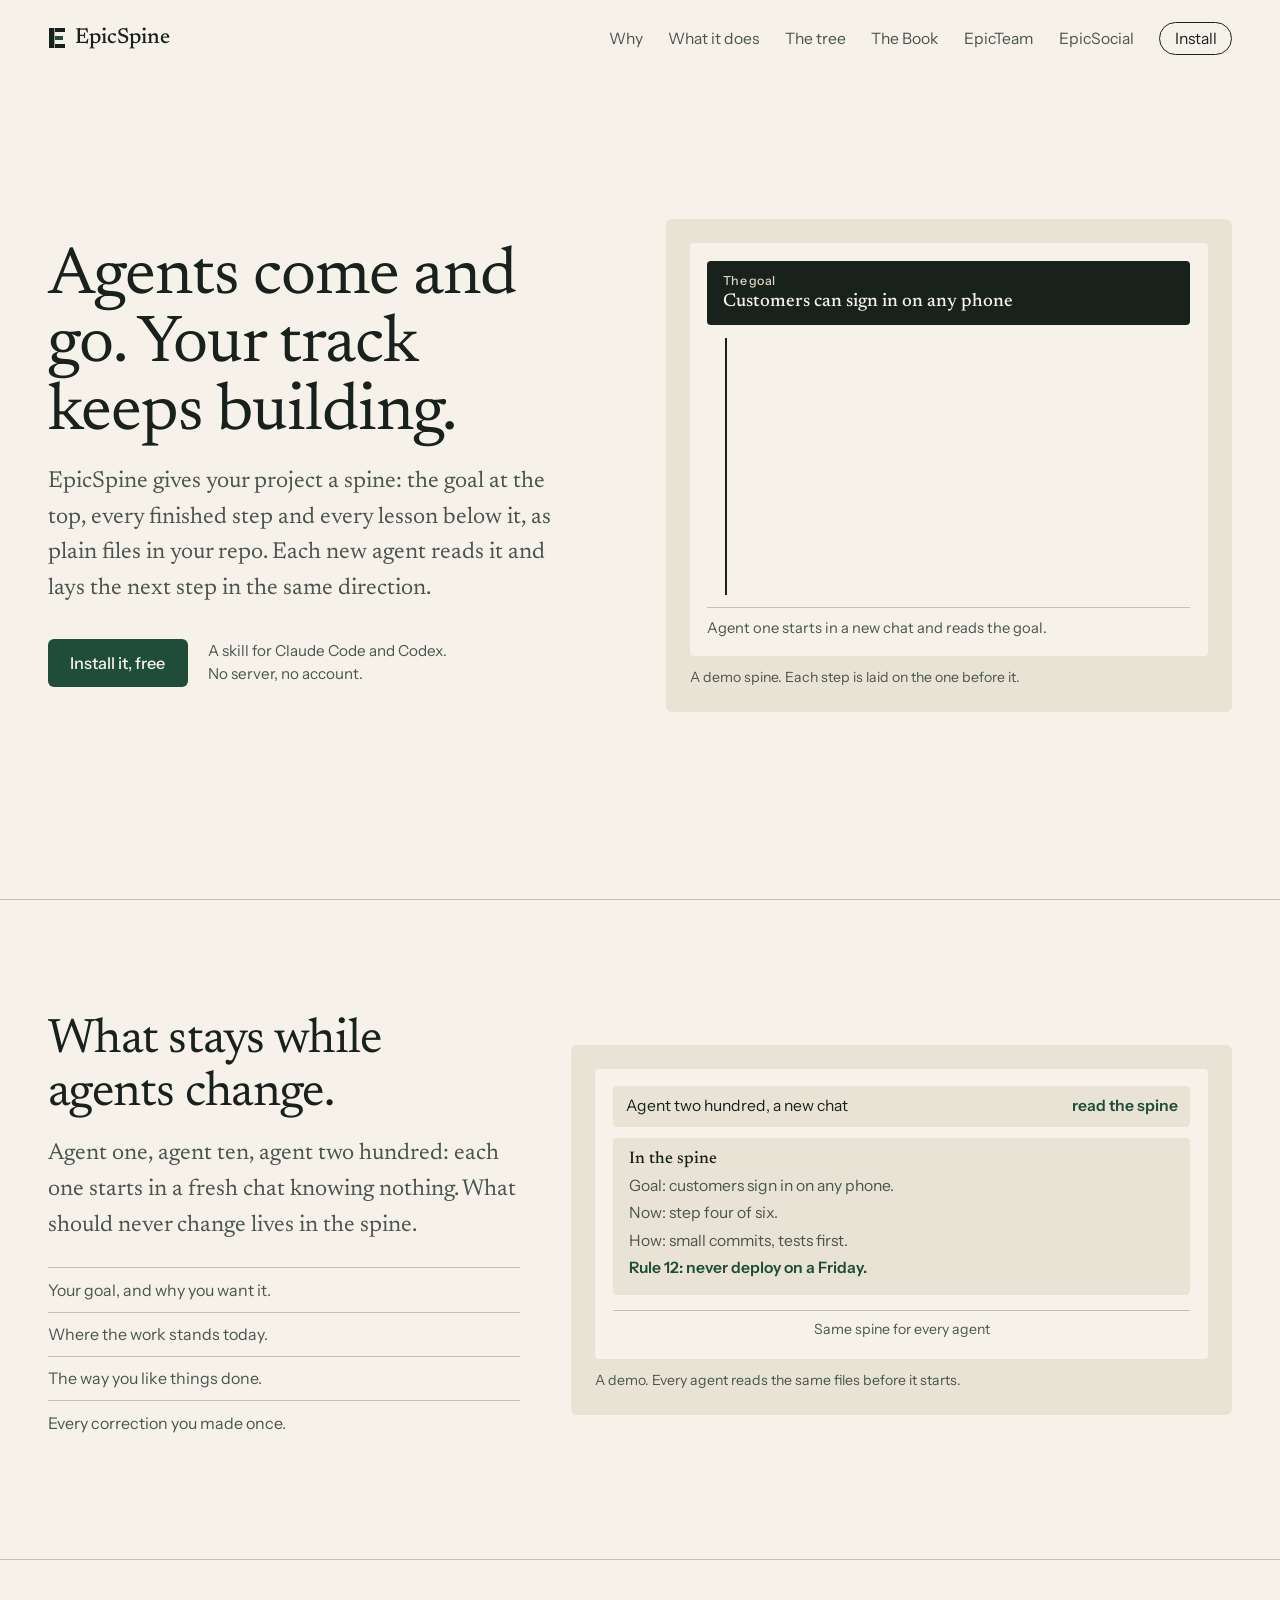
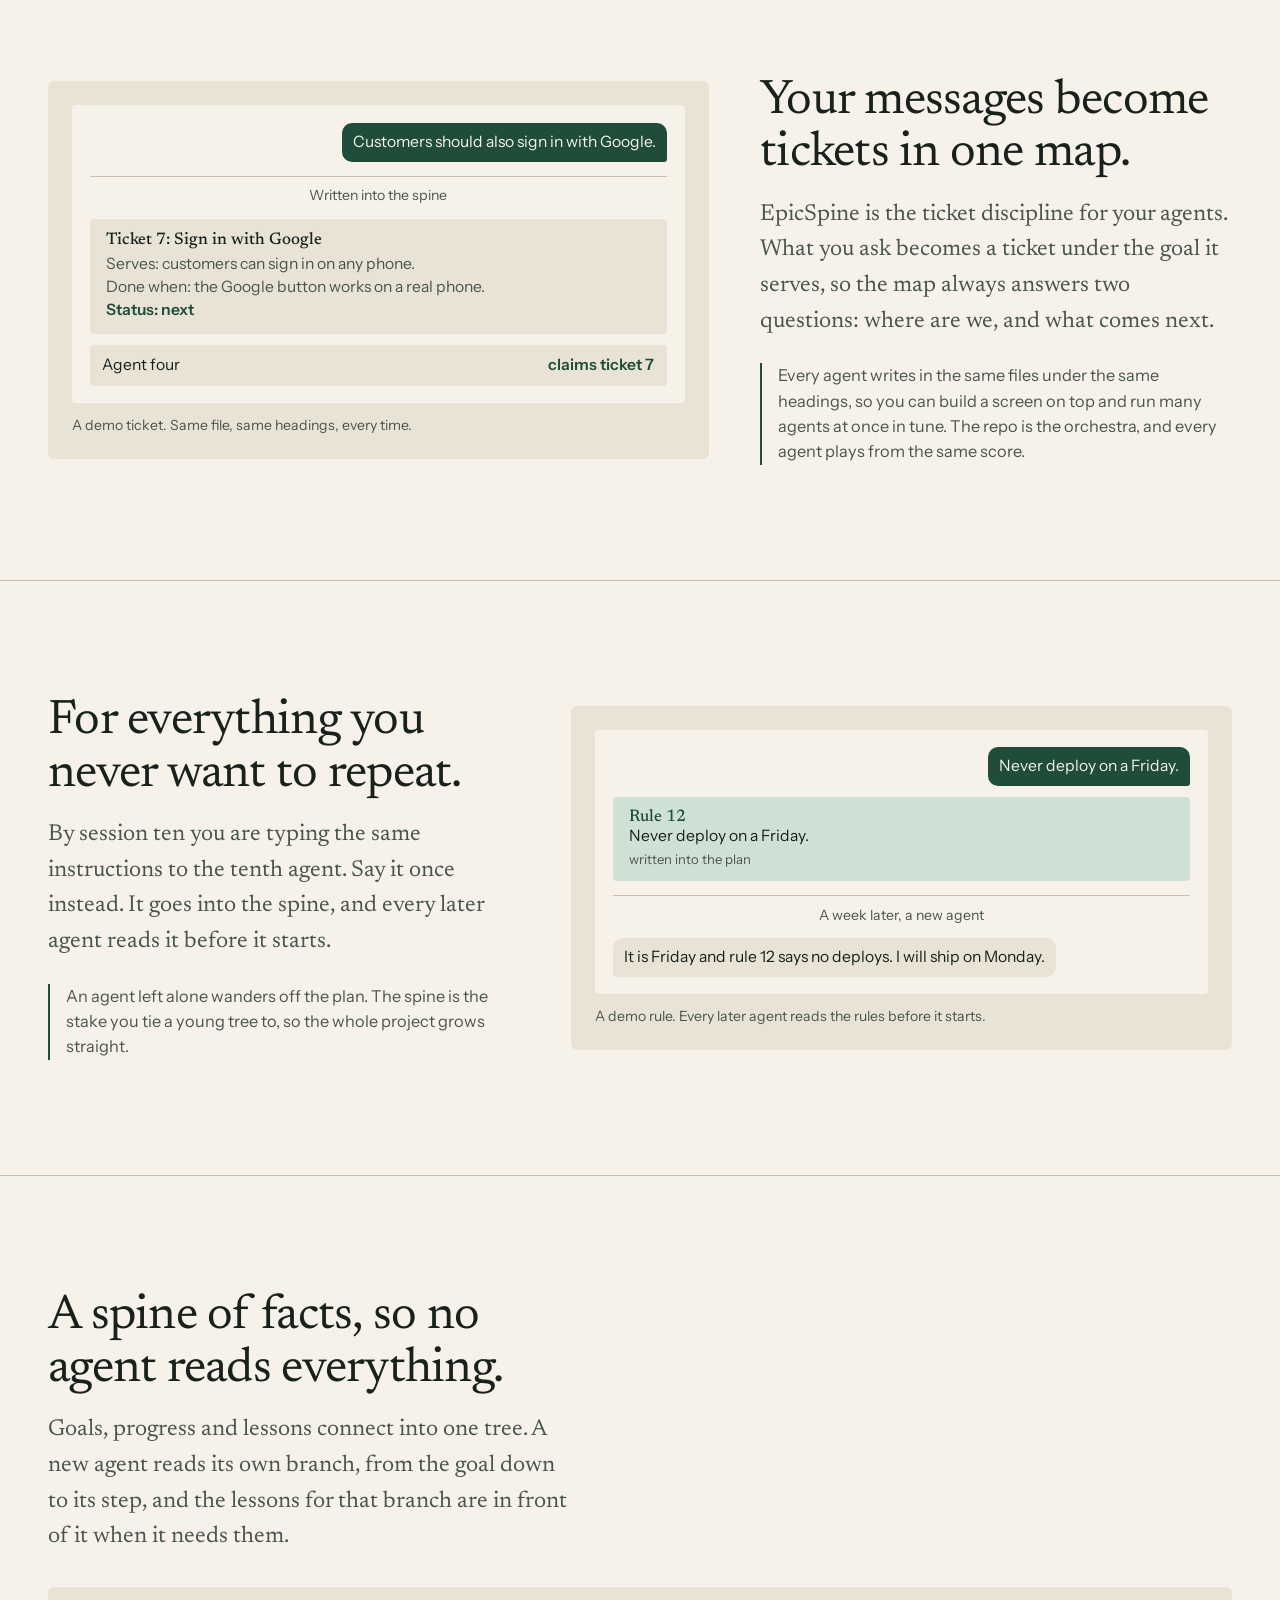
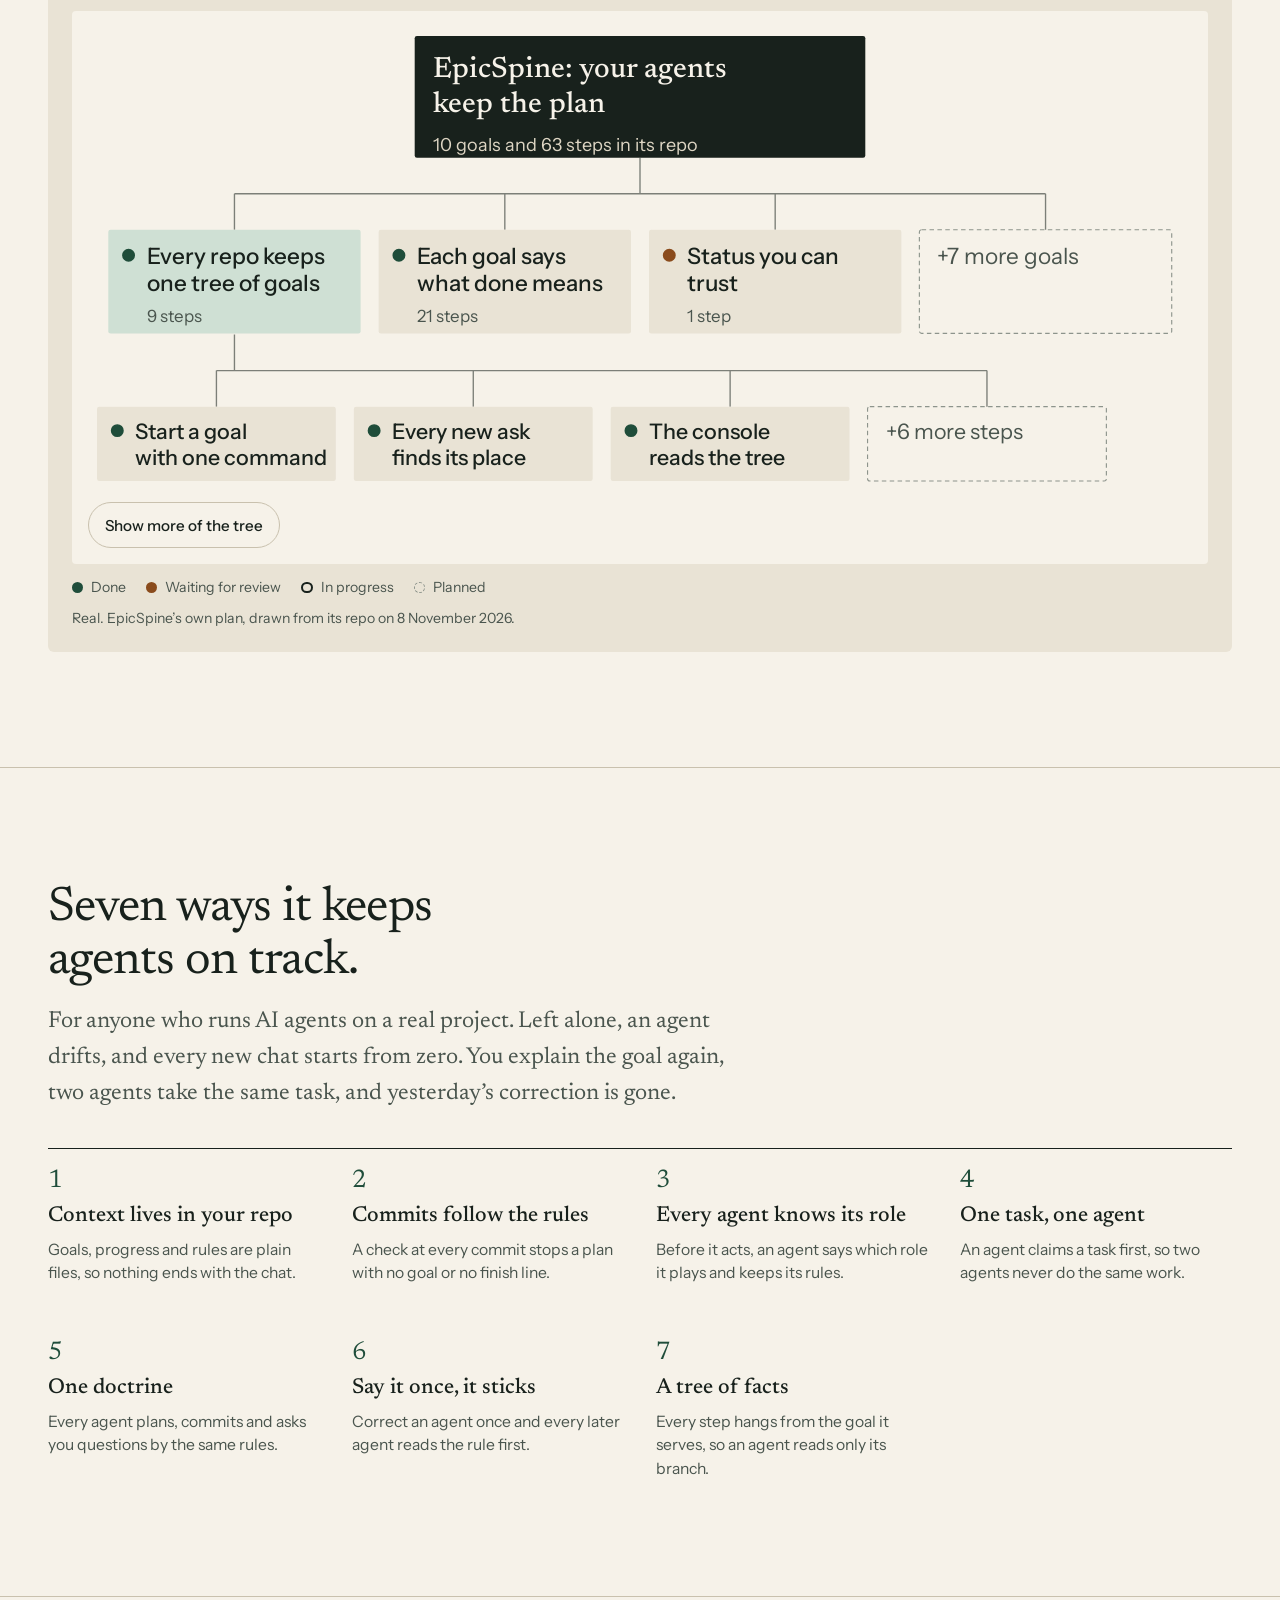
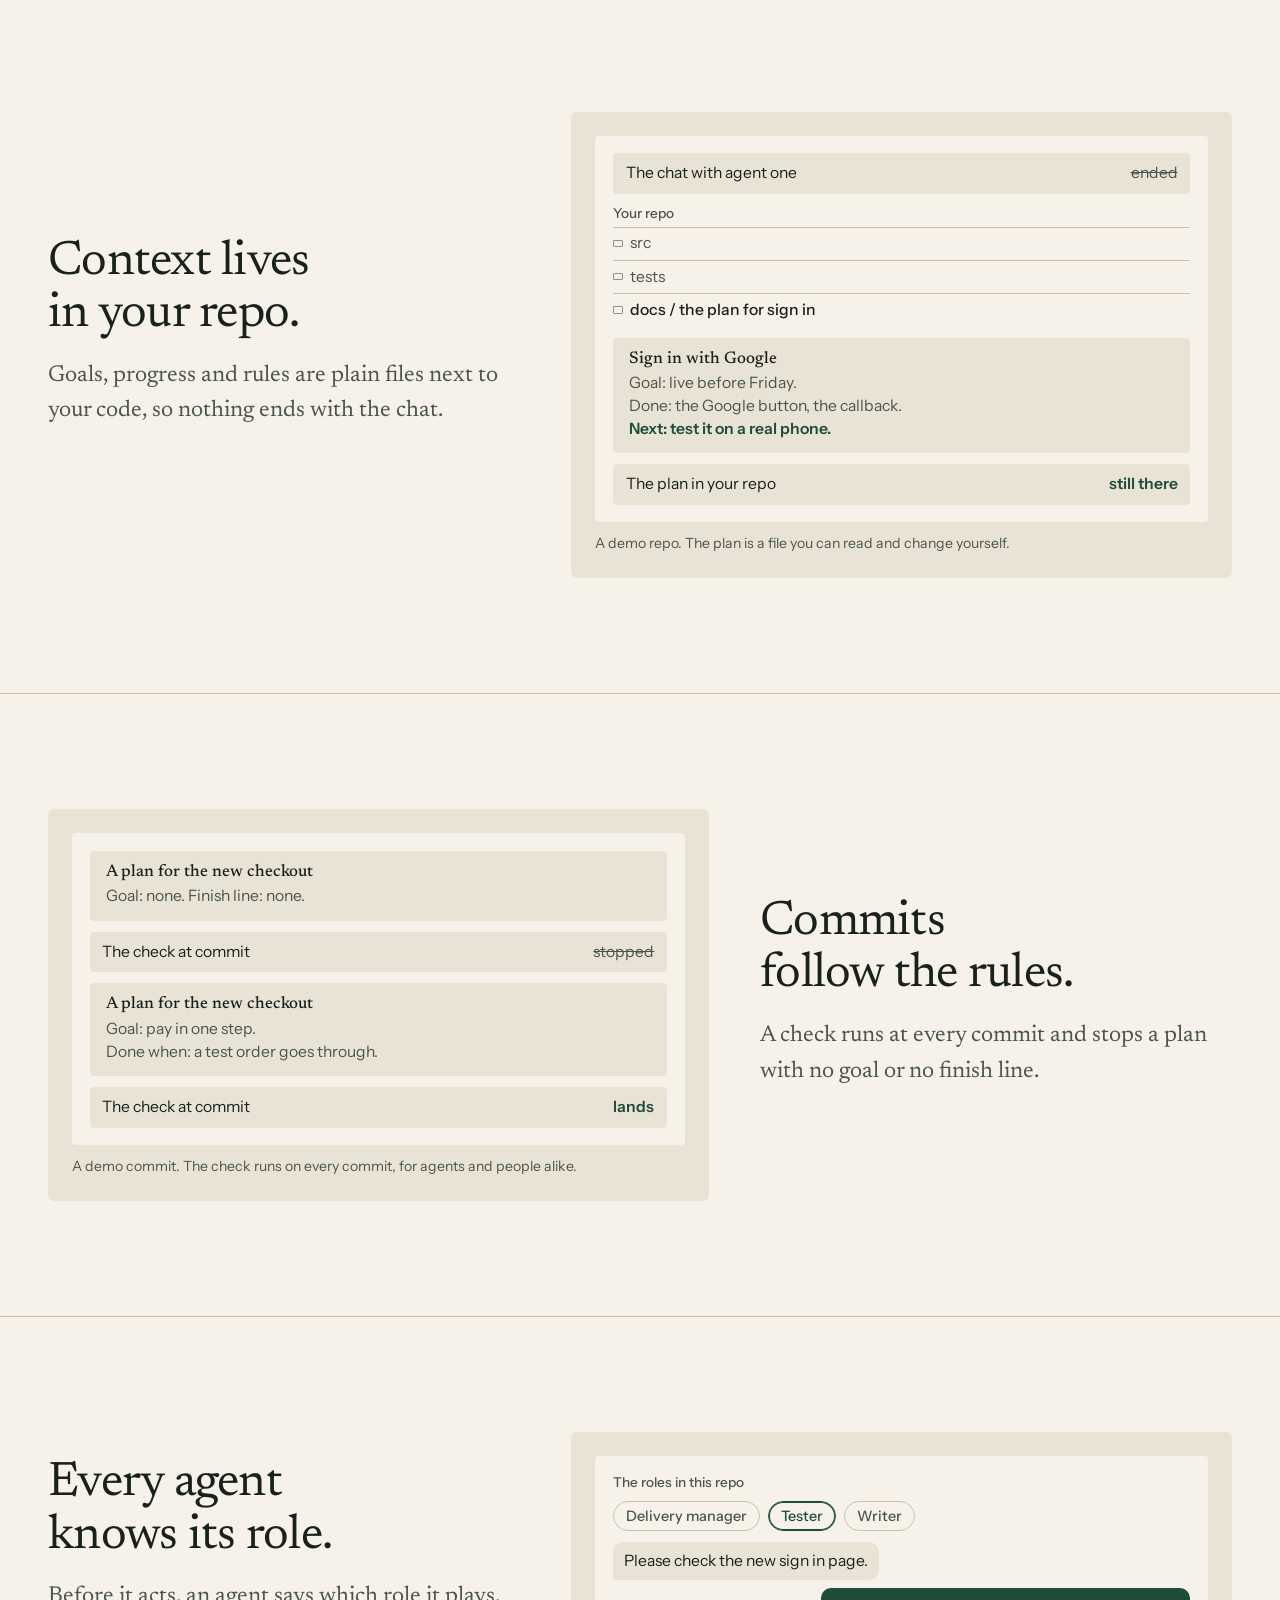
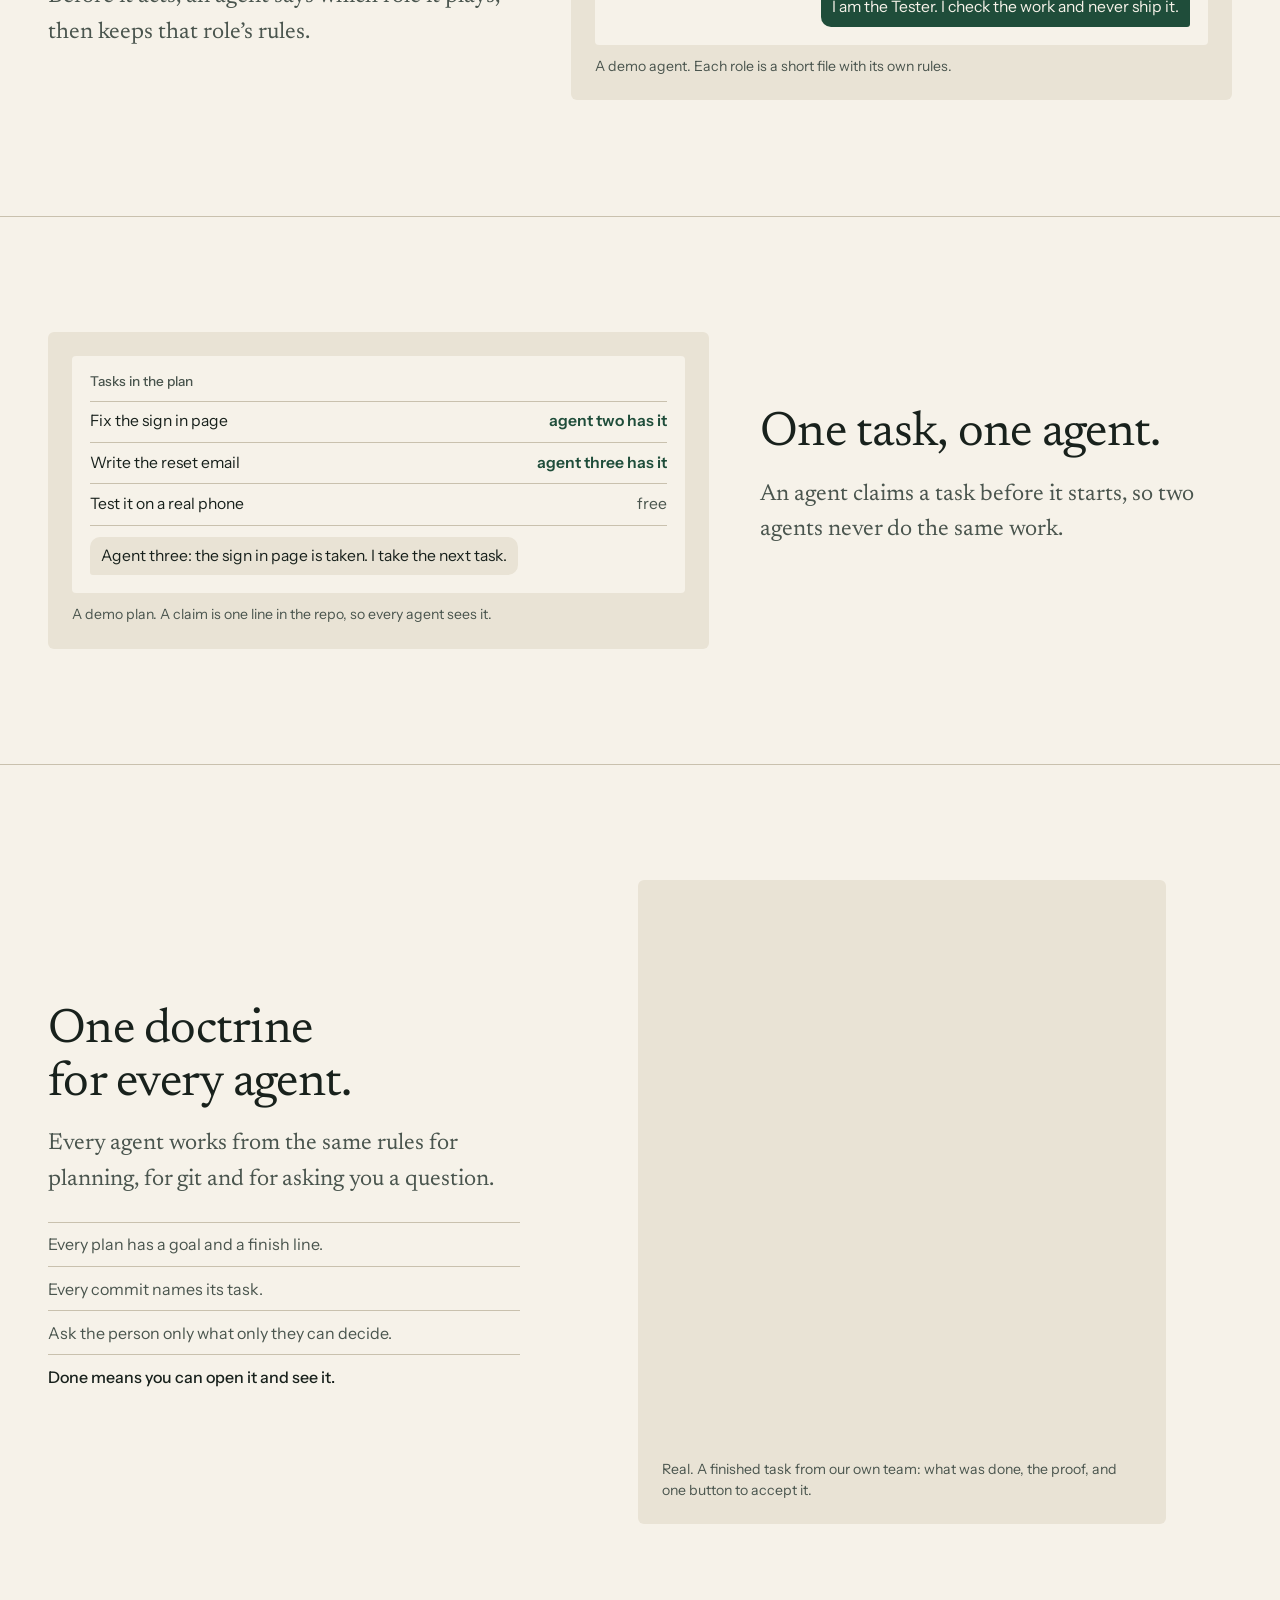
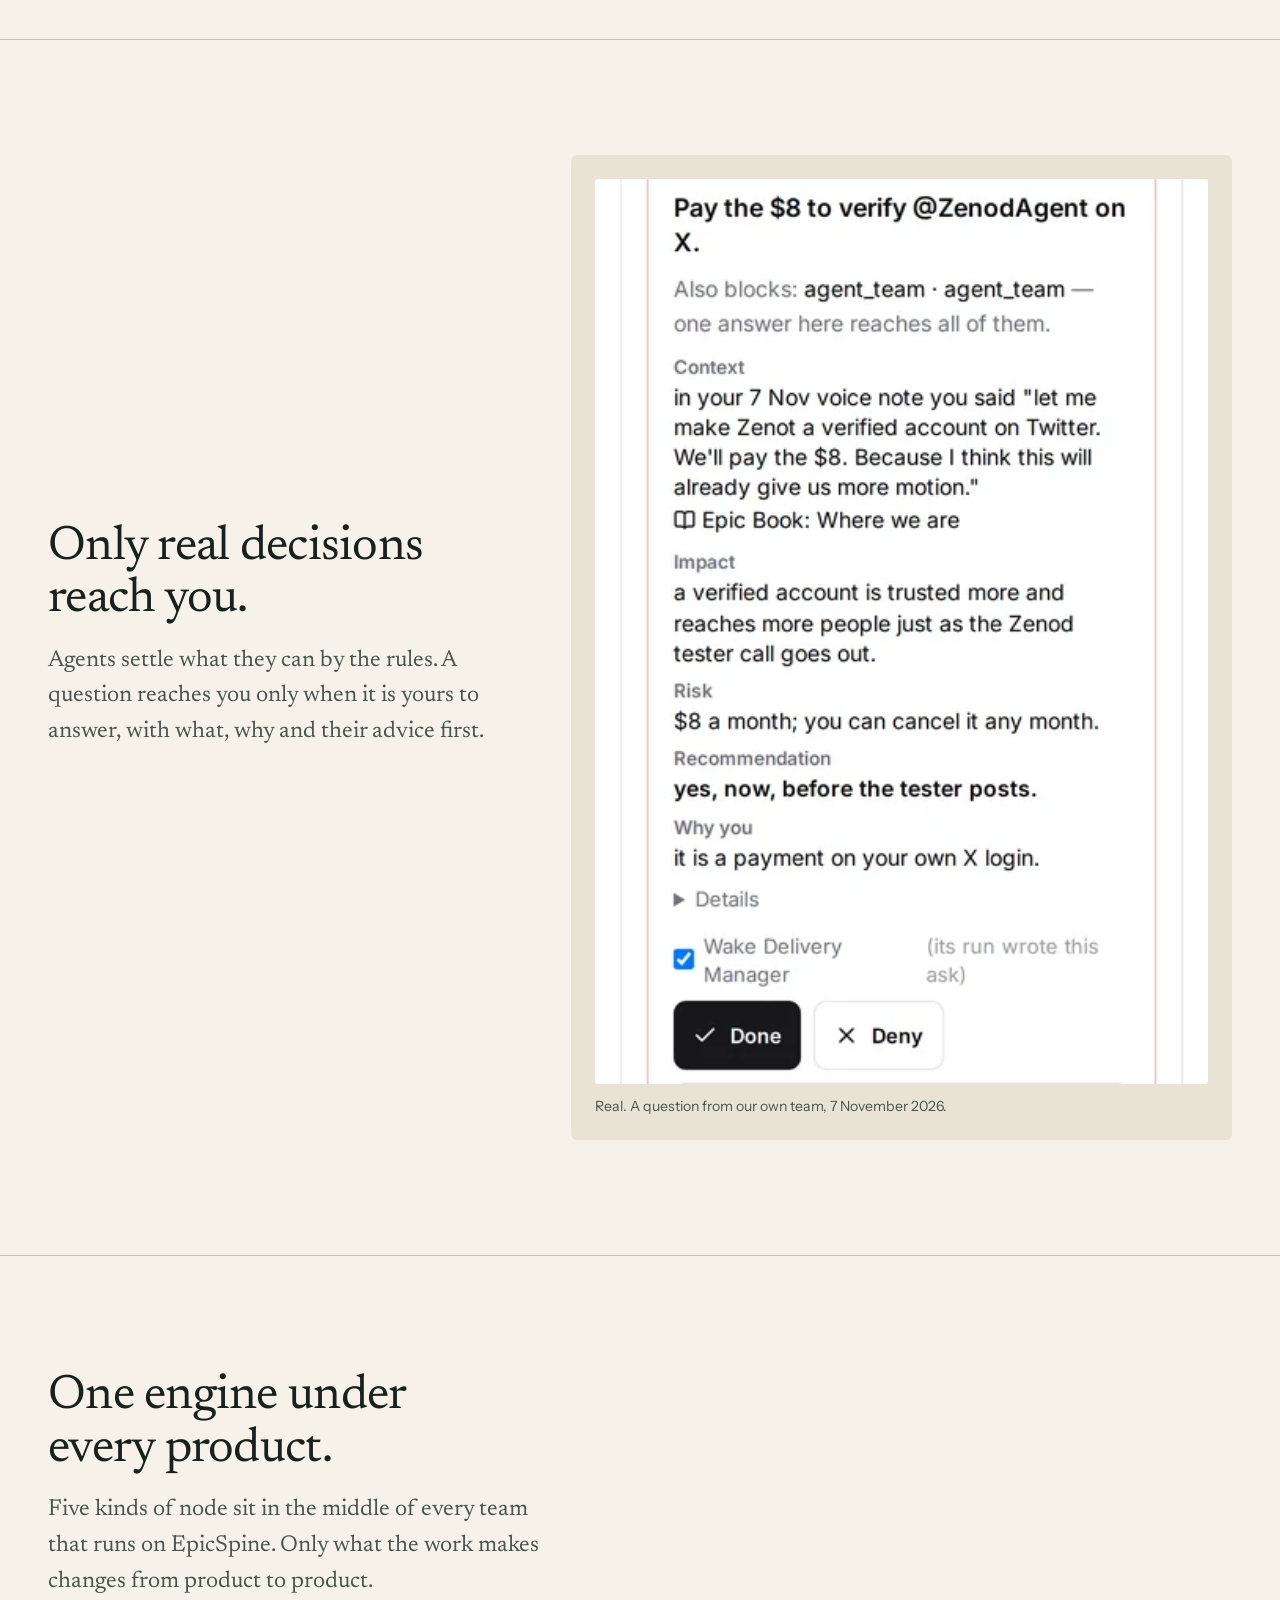
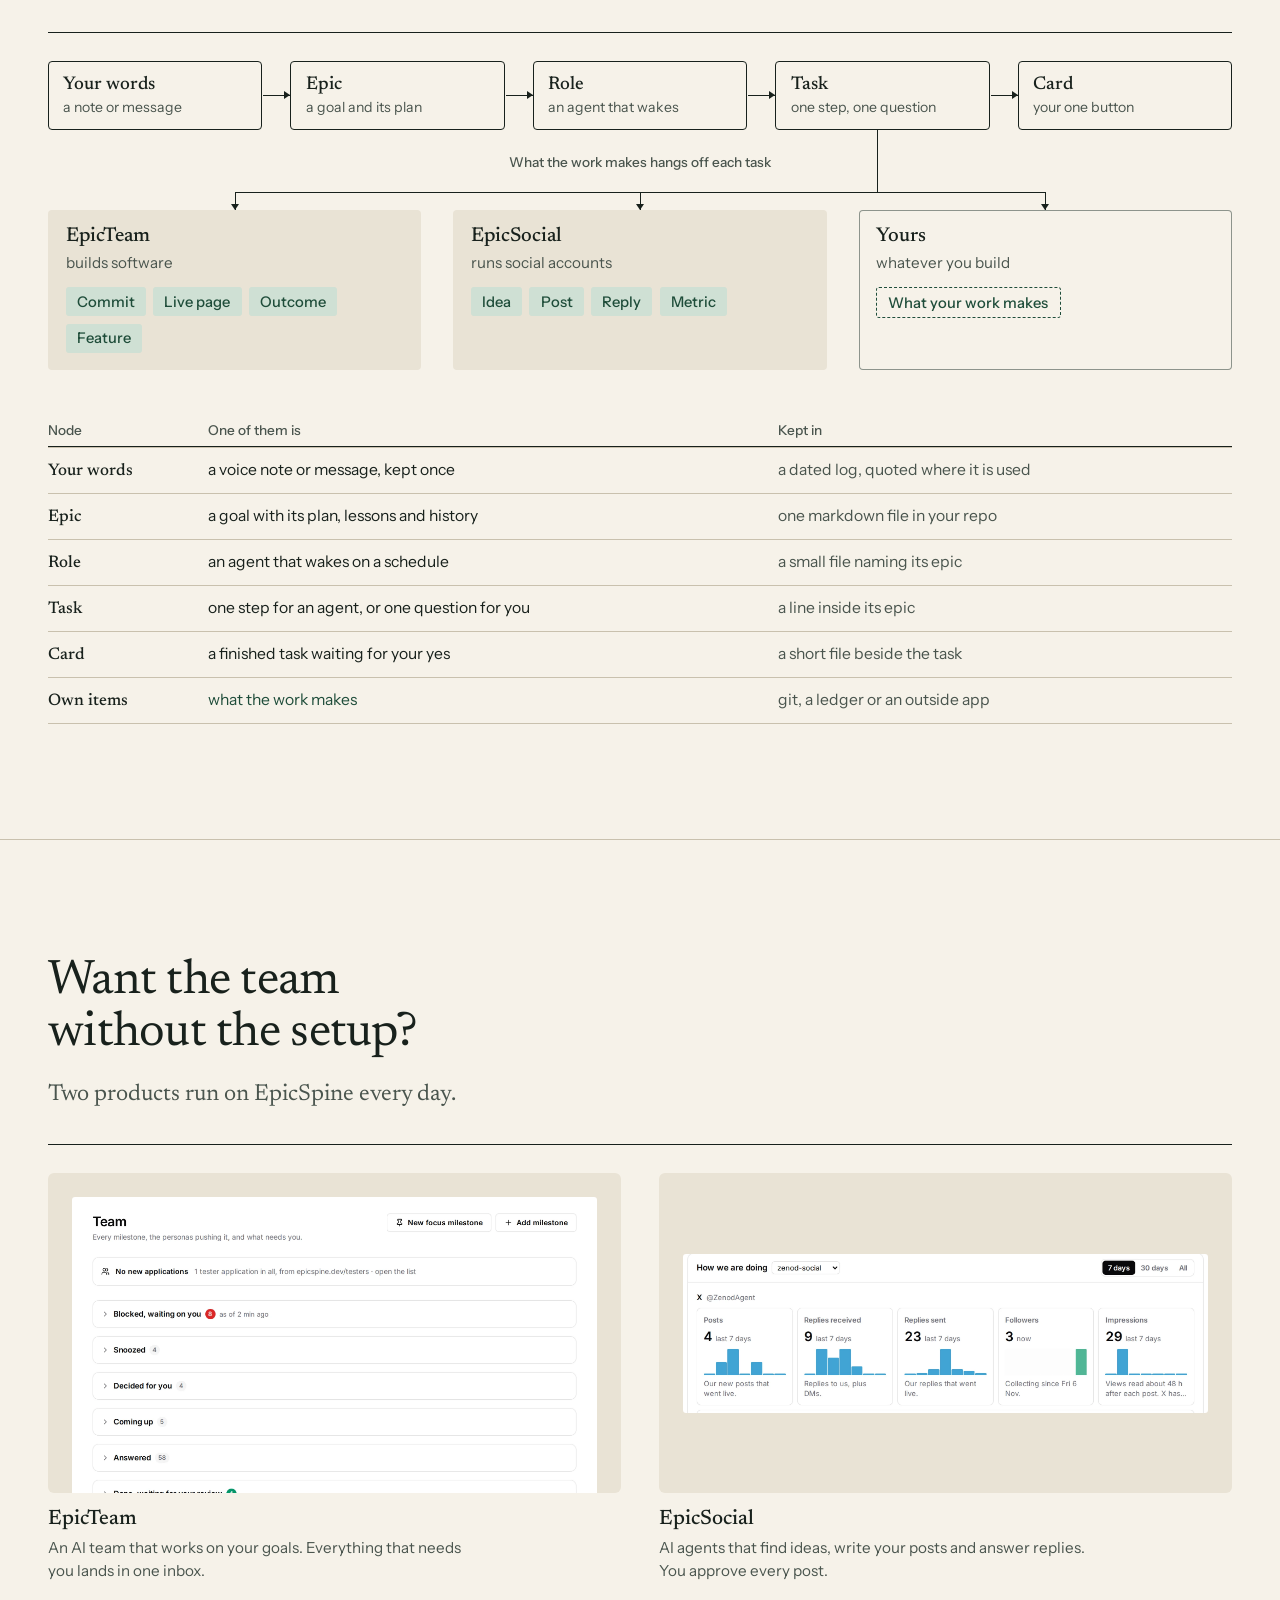
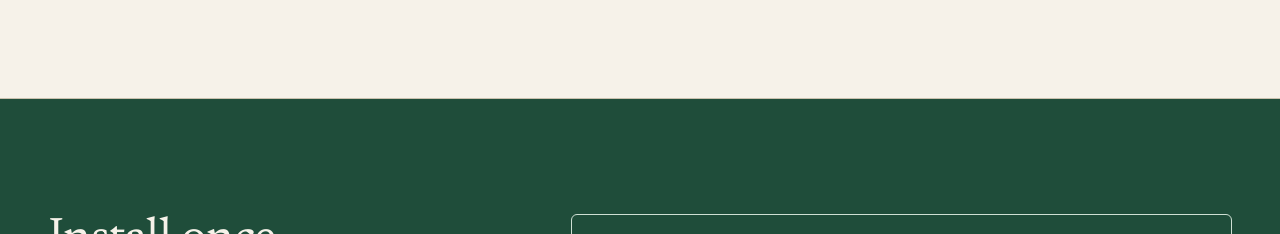
==== commit 6c45e8d1: "agent_team E75-S10: the engine's products hang off Task as a tree; #engine links land on a phone The" ====
--- a/index.html
+++ b/index.html
@@ -508,6 +508,21 @@
   } catch (e) { /* no WebMCP here: the page works as before */ }
 })();
 </script>
+<script>
+  // agent_team E75-S10: a link to a part of this page (epicspine.dev/#engine) lands on it, on a phone too. The smooth scroll
+  // passed lazy images that loaded on the way and pushed the part down; jump at once instead, and again once the page settles,
+  // unless the visitor has already scrolled.
+  (function () {
+    var id = location.hash.slice(1), t = id && document.getElementById(id), root = document.documentElement, moved = false;
+    if (!t) return;
+    root.style.scrollBehavior = "auto";
+    ["wheel", "touchstart", "keydown"].forEach(function (e) { addEventListener(e, function () { moved = true; }, { once: true, passive: true }); });
+    function go() { if (!moved) t.scrollIntoView({ block: "start" }); }
+    go();
+    if (document.fonts) document.fonts.ready.then(go);
+    addEventListener("load", function () { go(); setTimeout(function () { go(); root.style.scrollBehavior = ""; }, 600); });
+  })();
+</script>
 <!-- page view counter (agent_team E46-S17, E80-S2): our own, no cookie, nothing about the visitor kept. It sends the post id of a link's ?s= and only the host name of the site the visitor came from, keeps ?s= on links to our other pages, and adds both to the sign-up form so an application keeps its source. --><script>(function(){var q=new URLSearchParams(location.search),s=(q.get("s")||"").slice(0,40),r="";try{r=document.referrer?new URL(document.referrer).hostname.replace(/^www\./,""):""}catch(e){}var i=new Image(1,1);i.referrerPolicy="no-referrer";i.src="https://signup.alpha9.io/api/public/pv?p=/&h="+encodeURIComponent(location.hostname)+(s?"&s="+encodeURIComponent(s):"")+(r?"&r="+encodeURIComponent(r):"");if(s)document.querySelectorAll("a[href]").forEach(function(a){var v=a.getAttribute("href");if(v.charAt(0)==="#")return;try{var h=new URL(v,location.href);if(h.hostname!==location.hostname||h.searchParams.has("s"))return;h.searchParams.set("s",s);a.setAttribute("href",h.pathname+h.search+h.hash)}catch(e){}});document.querySelectorAll("form[action*='signup.alpha9.io']").forEach(function(f){[["s",s],["ref",r],["site",location.hostname]].forEach(function(p){if(!p[1])return;var x=document.createElement("input");x.type="hidden";x.name=p[0];x.value=p[1];f.appendChild(x)});if(location.hostname!=="epicspine.dev")f.querySelectorAll("input[name=back]").forEach(function(b){b.value=location.origin+location.pathname})})})();</script><noscript><img src="https://signup.alpha9.io/api/public/pv?p=/" alt="" width="1" height="1" style="position:absolute;left:-9999px" referrerpolicy="no-referrer" loading="eager"></noscript>
 </body>
 </html>
--- a/home.css
+++ b/home.css
@@ -183,10 +183,14 @@
 .eng-core li + li::after { content: ""; position: absolute; left: -7px; top: 50%; margin-top: -4px; border: 4px solid transparent; border-left: 6px solid var(--ink); border-right: 0; }
 .eng-core b { display: block; font: 500 1.15rem/1.2 var(--serif); color: var(--ink); }
 .eng-core span { display: block; font: 400 0.88rem/1.35 var(--sans); color: var(--muted); margin-top: 0.15rem; }
-.eng-hang { position: relative; margin: 0; padding: 1.6rem 0 0.9rem; text-align: center; font: 500 0.85rem var(--sans); color: var(--muted); }
-.eng-hang::before { content: ""; position: absolute; left: 70%; top: 0; height: 1.2rem; width: 1px; background: var(--ink); }
-.eng-own { display: grid; grid-template-columns: repeat(3, minmax(0, 1fr)); gap: clamp(1rem, 2.5vw, 2rem); }
-.eng-prod { background: var(--stage); border-radius: 4px; padding: 1rem 1.1rem 1.1rem; }
+.eng-hang { position: relative; margin: 0; padding: 1.5rem 0 1.4rem; text-align: center; font: 500 0.85rem var(--sans); color: var(--muted); }
+/* a tree: one stem down from Task, one bar across, one drop into each product */
+.eng-hang::before { content: ""; position: absolute; left: 70%; top: 0; bottom: 0; width: 1px; background: var(--ink); }
+.eng-own { --g: clamp(1rem, 2.5vw, 2rem); position: relative; display: grid; grid-template-columns: repeat(3, minmax(0, 1fr)); gap: var(--g); padding-top: 1.1rem; }
+.eng-own::before { content: ""; position: absolute; top: 0; left: calc((100% - 2 * var(--g)) / 6); right: calc((100% - 2 * var(--g)) / 6); height: 1px; background: var(--ink); }
+.eng-prod { position: relative; background: var(--stage); border-radius: 4px; padding: 1rem 1.1rem 1.1rem; }
+.eng-prod::before { content: ""; position: absolute; left: 50%; top: -1.1rem; height: 1.1rem; width: 1px; background: var(--ink); }
+.eng-prod::after { content: ""; position: absolute; left: calc(50% - 4px); top: -6px; border: 4px solid transparent; border-top: 6px solid var(--ink); border-bottom: 0; }
 .eng-prod h3 { font-size: 1.25rem; }
 .eng-prod .small { margin: 0.1rem 0 0.75rem; }
 .eng-prod ul { list-style: none; margin: 0; padding: 0; display: flex; flex-wrap: wrap; gap: 0.45rem; }
@@ -207,9 +211,14 @@
   .eng-core li + li::before { left: 1.4rem; top: -1.1rem; width: 1px; height: 1.1rem; }
   .eng-core li + li::after { left: calc(1.4rem - 4px); top: -6px; margin-top: 0; border: 4px solid transparent; border-top: 6px solid var(--ink); border-bottom: 0; }
   .eng-core span { margin-top: 0; }
-  .eng-hang { text-align: left; padding: 1.4rem 0 0.8rem; }
-  .eng-hang::before { display: none; }
-  .eng-own { grid-template-columns: minmax(0, 1fr); }
+  .eng-hang { text-align: left; padding: 1.1rem 0 0.9rem 2.4rem; }
+  .eng-hang::before { left: 1.4rem; }
+  .eng-own { grid-template-columns: minmax(0, 1fr); padding: 0 0 0 2.4rem; gap: 1rem; }
+  .eng-own::before { display: none; }
+  .eng-prod h3::before { content: ""; position: absolute; left: -1rem; top: -1rem; height: 2.6rem; width: 1px; background: var(--ink); }
+  .eng-prod:not(:last-child) h3::before { height: auto; bottom: 0; }
+  .eng-prod::before { left: -1rem; top: 1.6rem; width: 1rem; height: 1px; }
+  .eng-prod::after { left: -6px; top: calc(1.6rem - 4px); border: 4px solid transparent; border-left: 6px solid var(--ink); border-right: 0; }
 }
 @media (max-width: 520px) {
   .eng-table thead { display: none; }
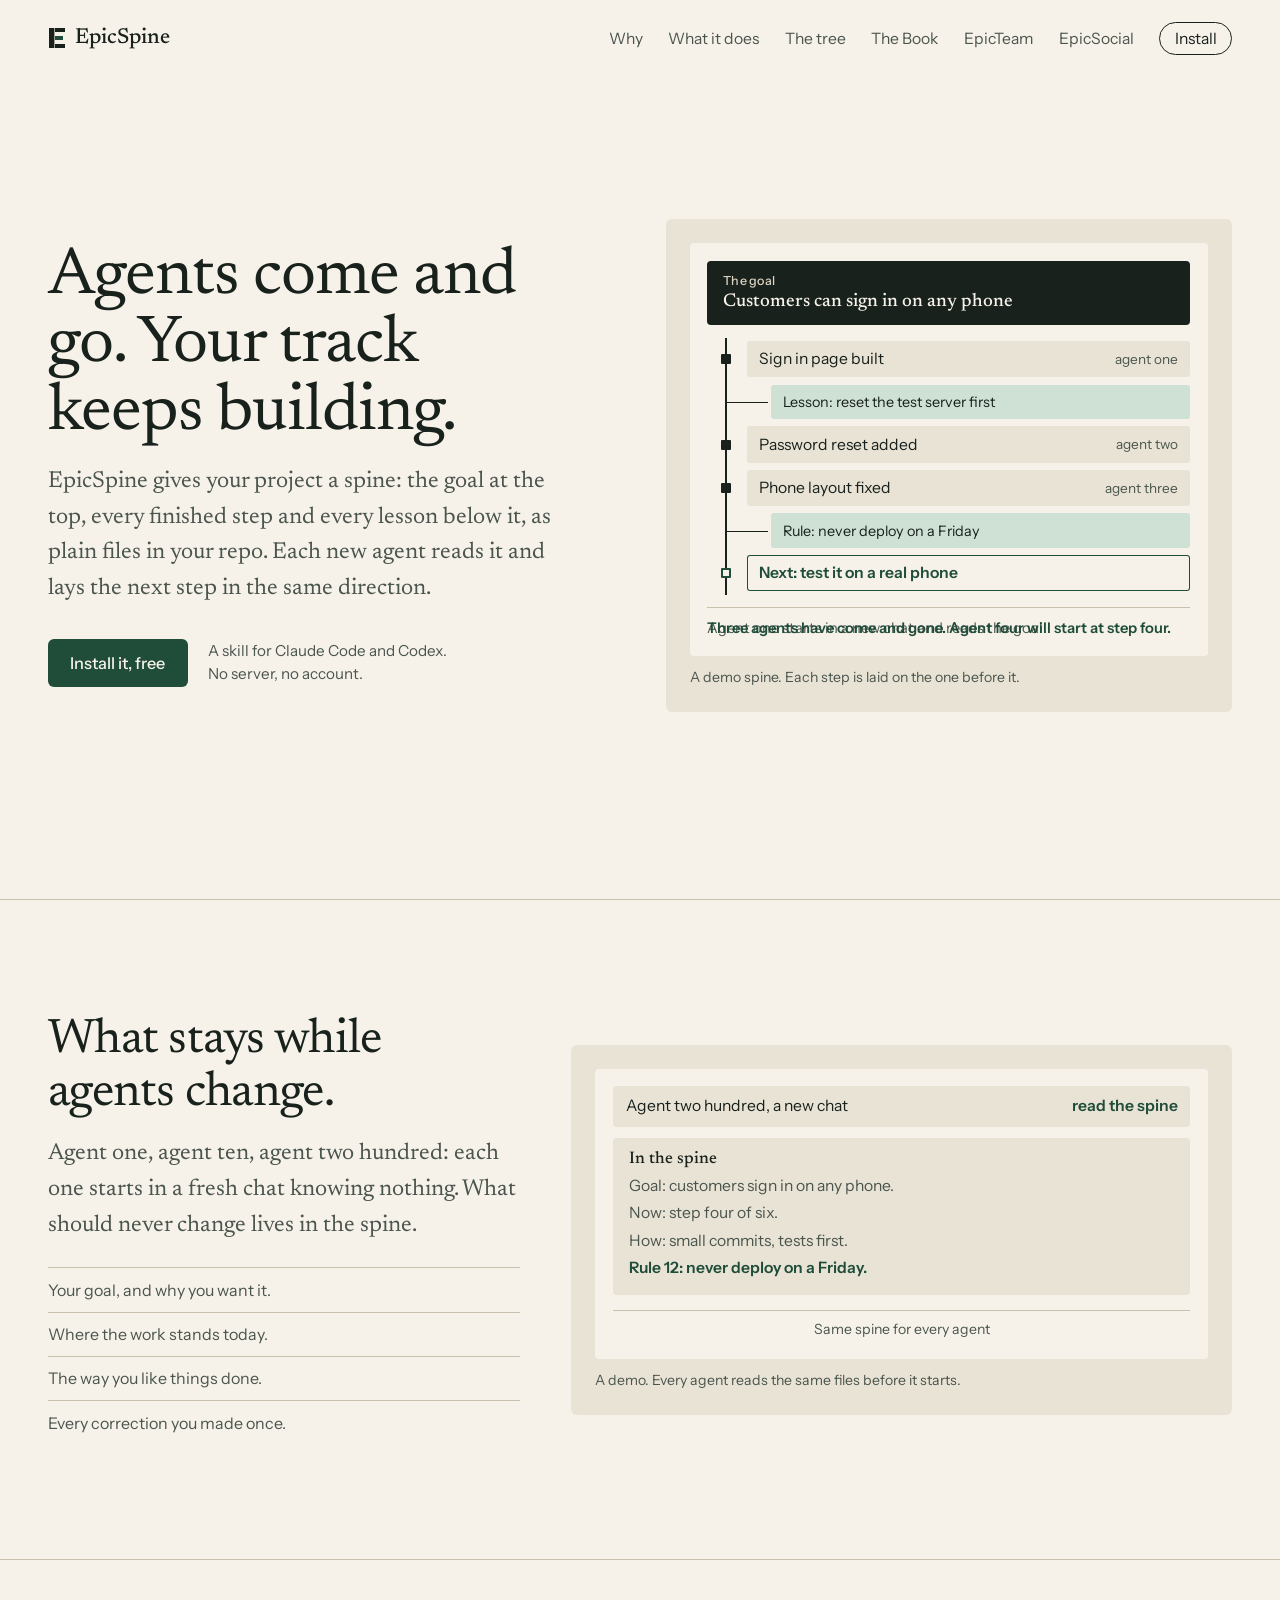
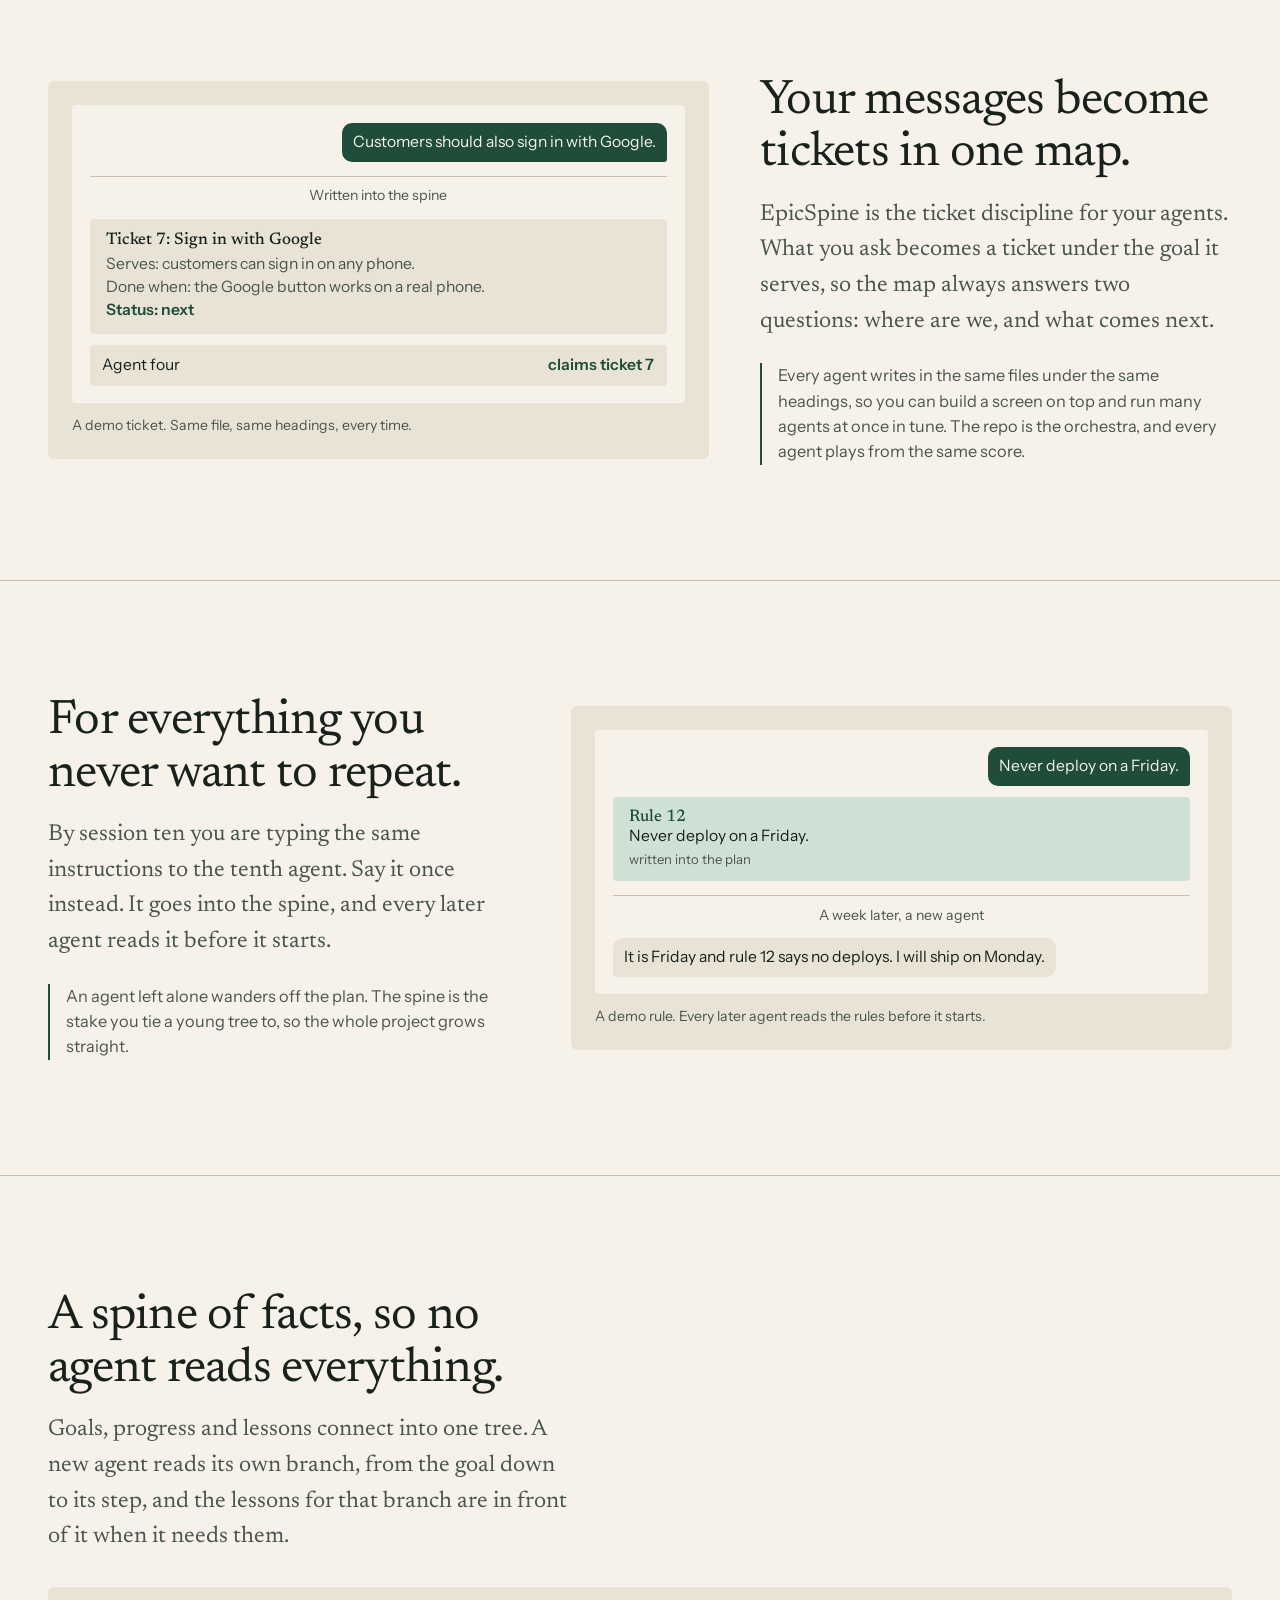
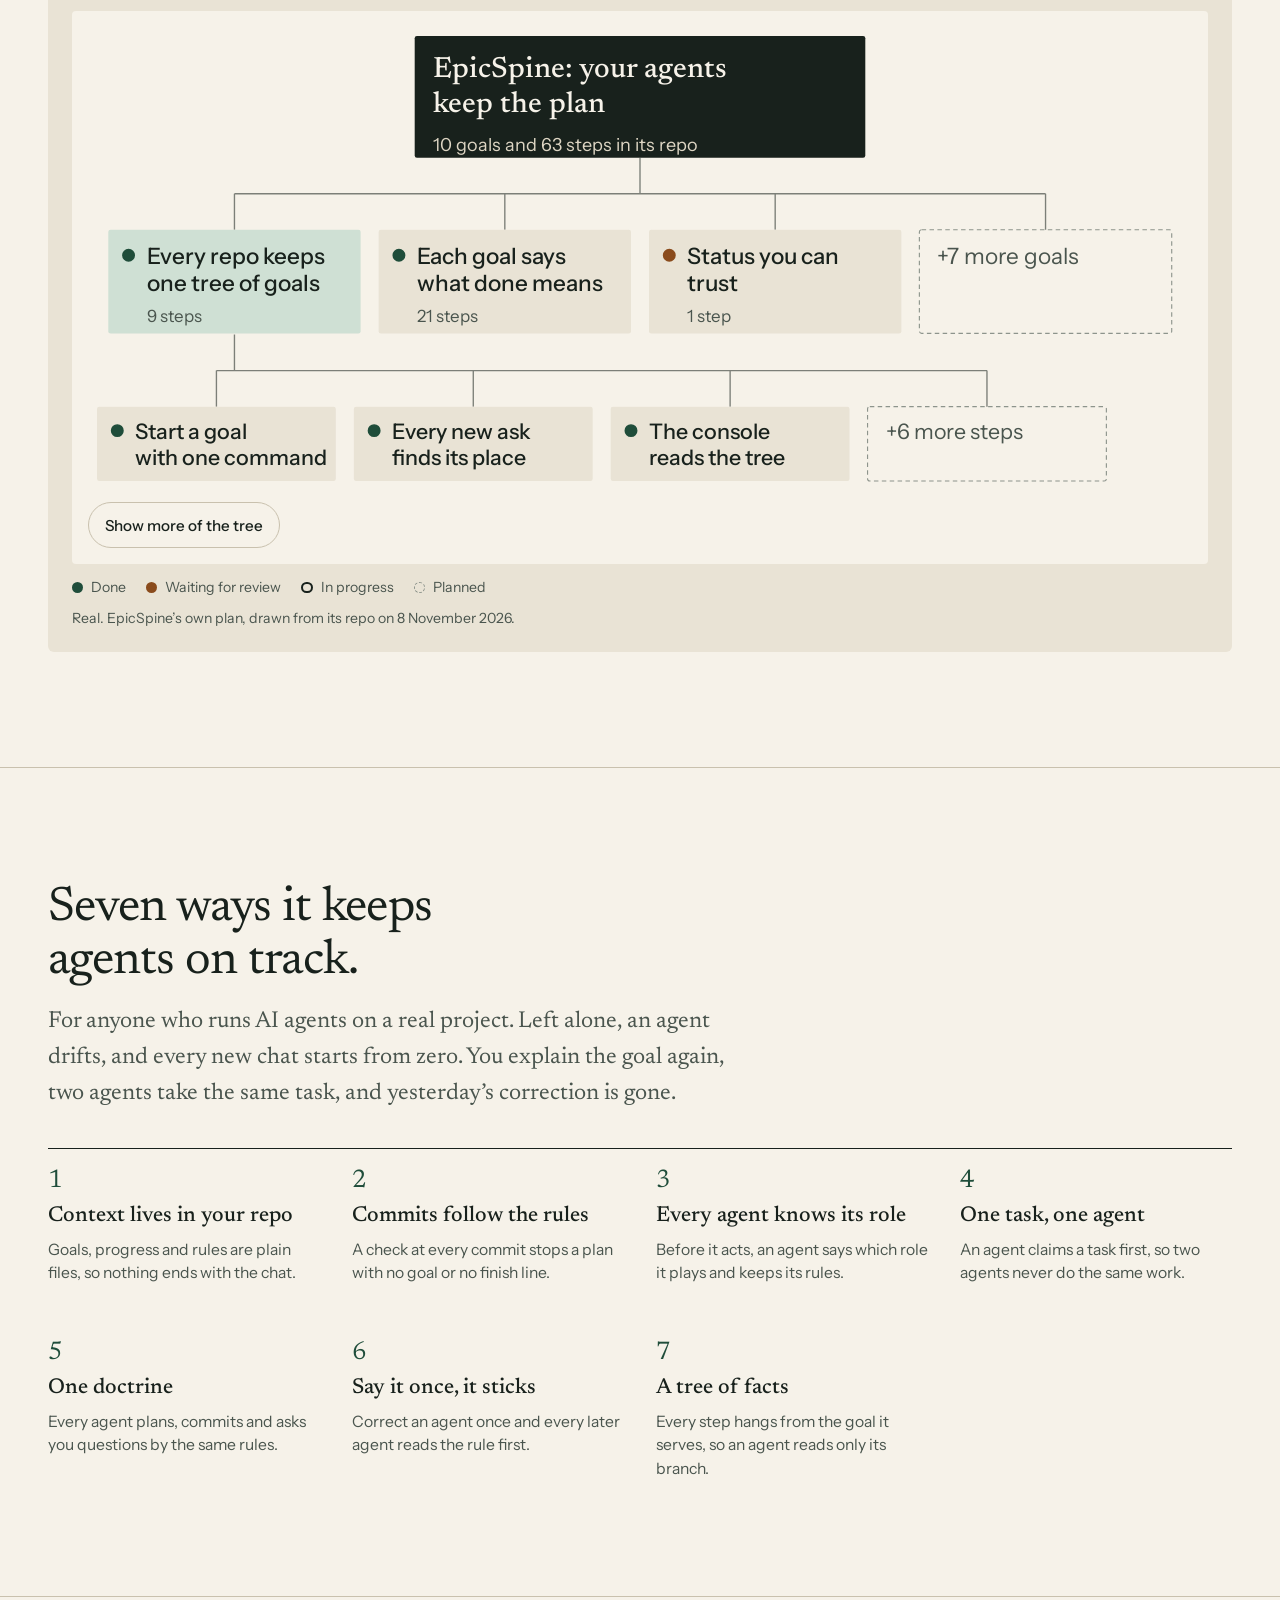
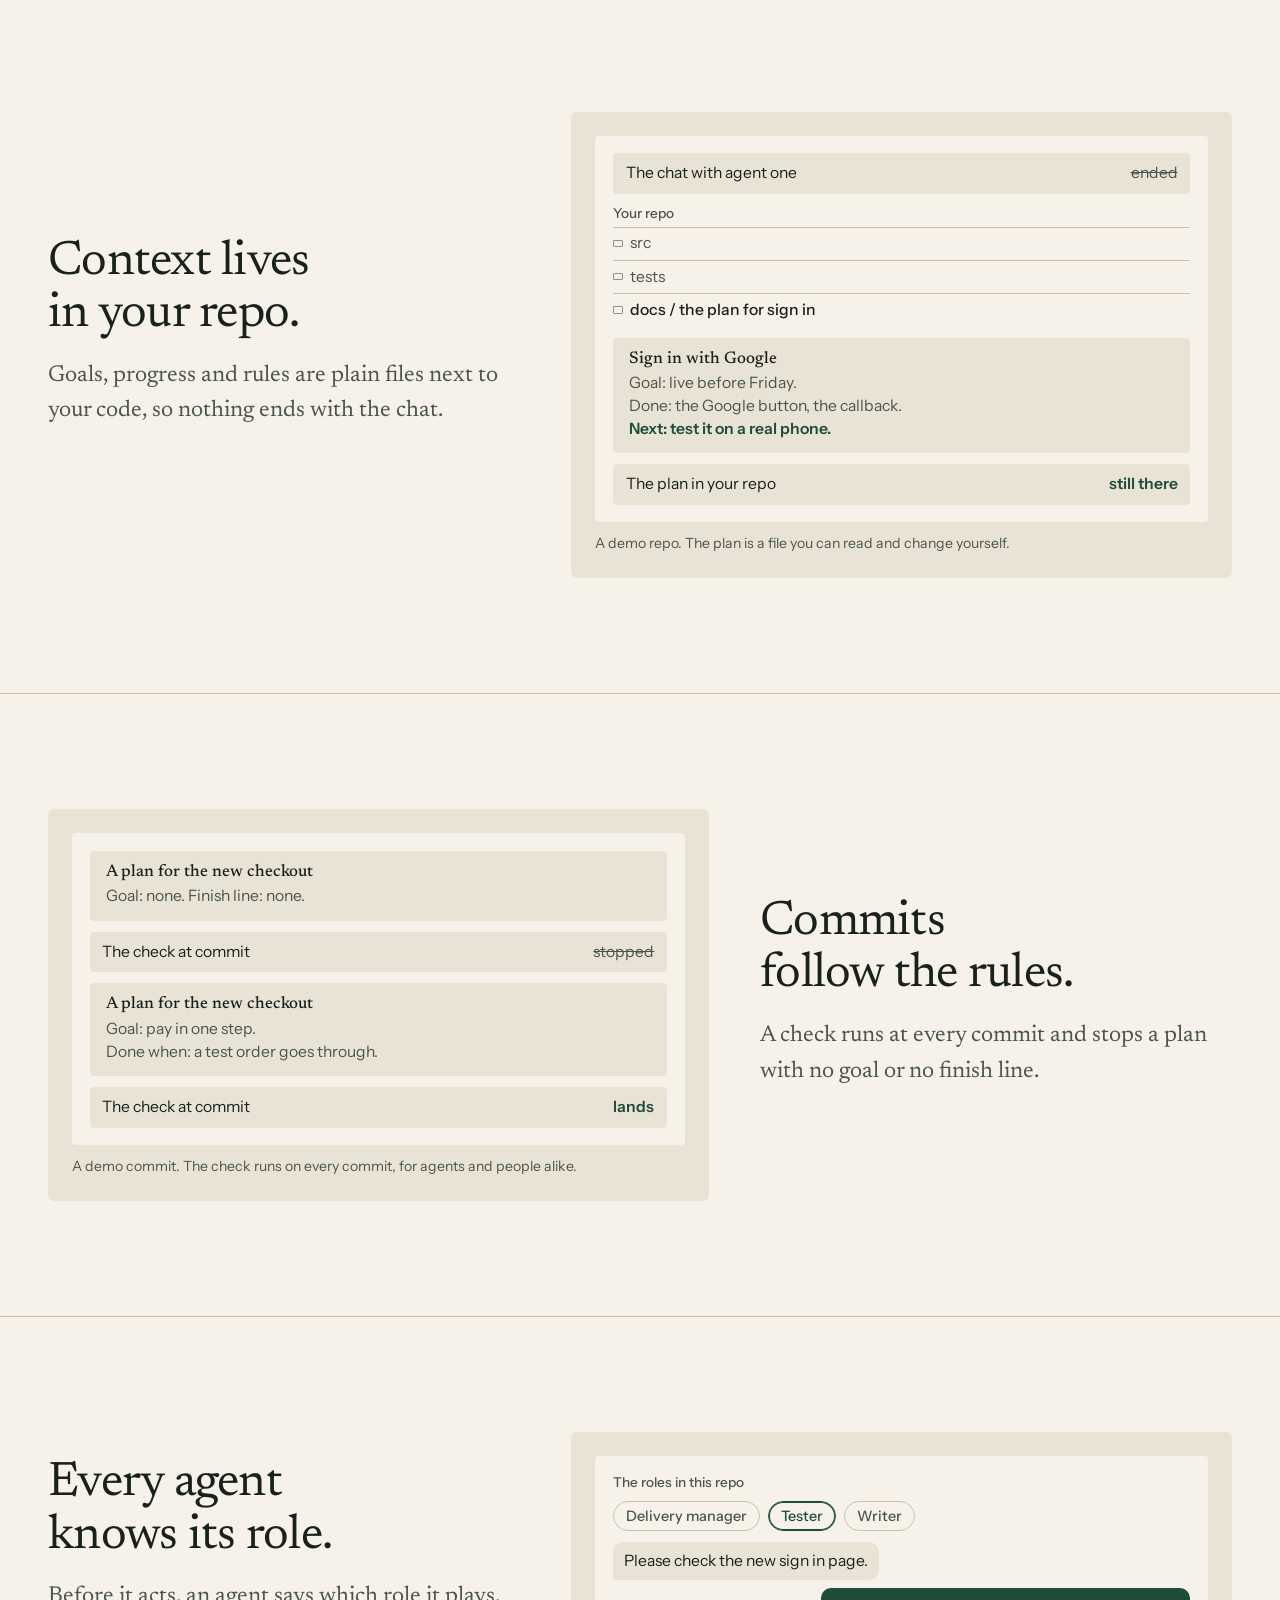
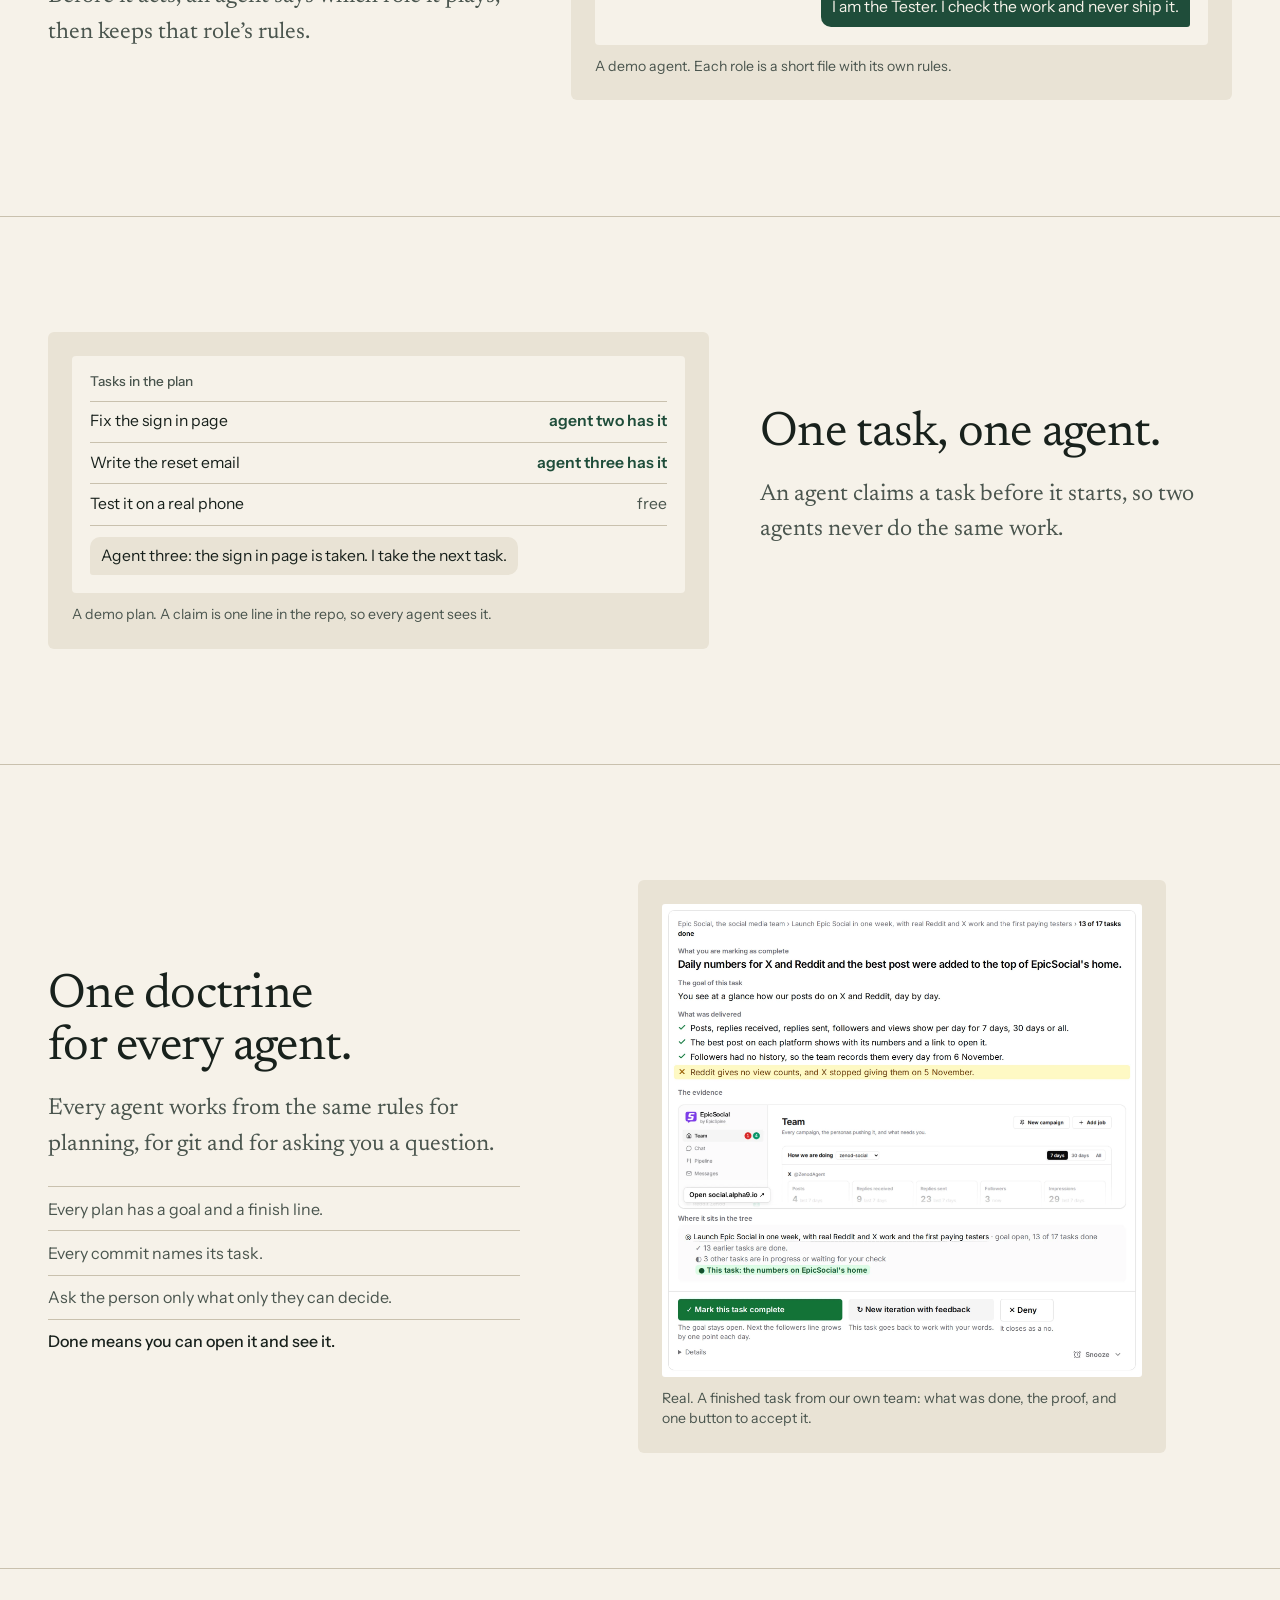
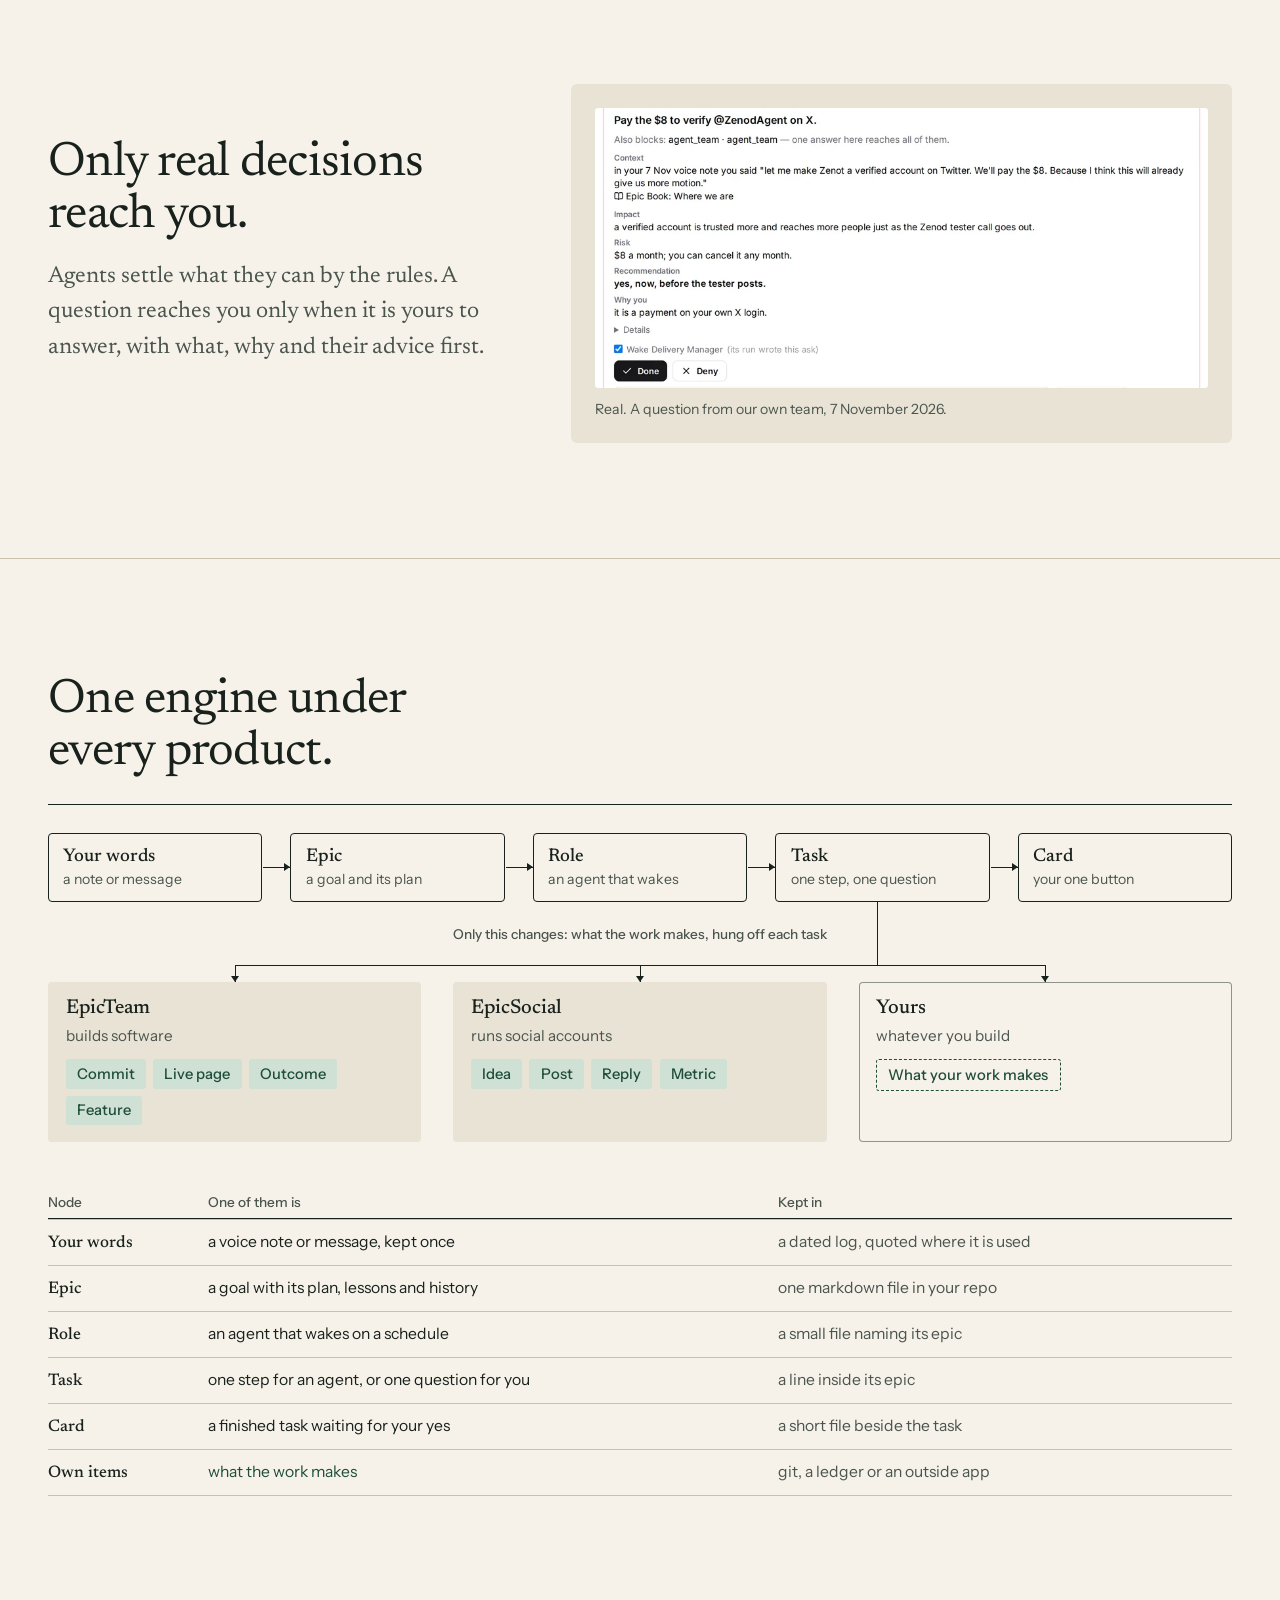
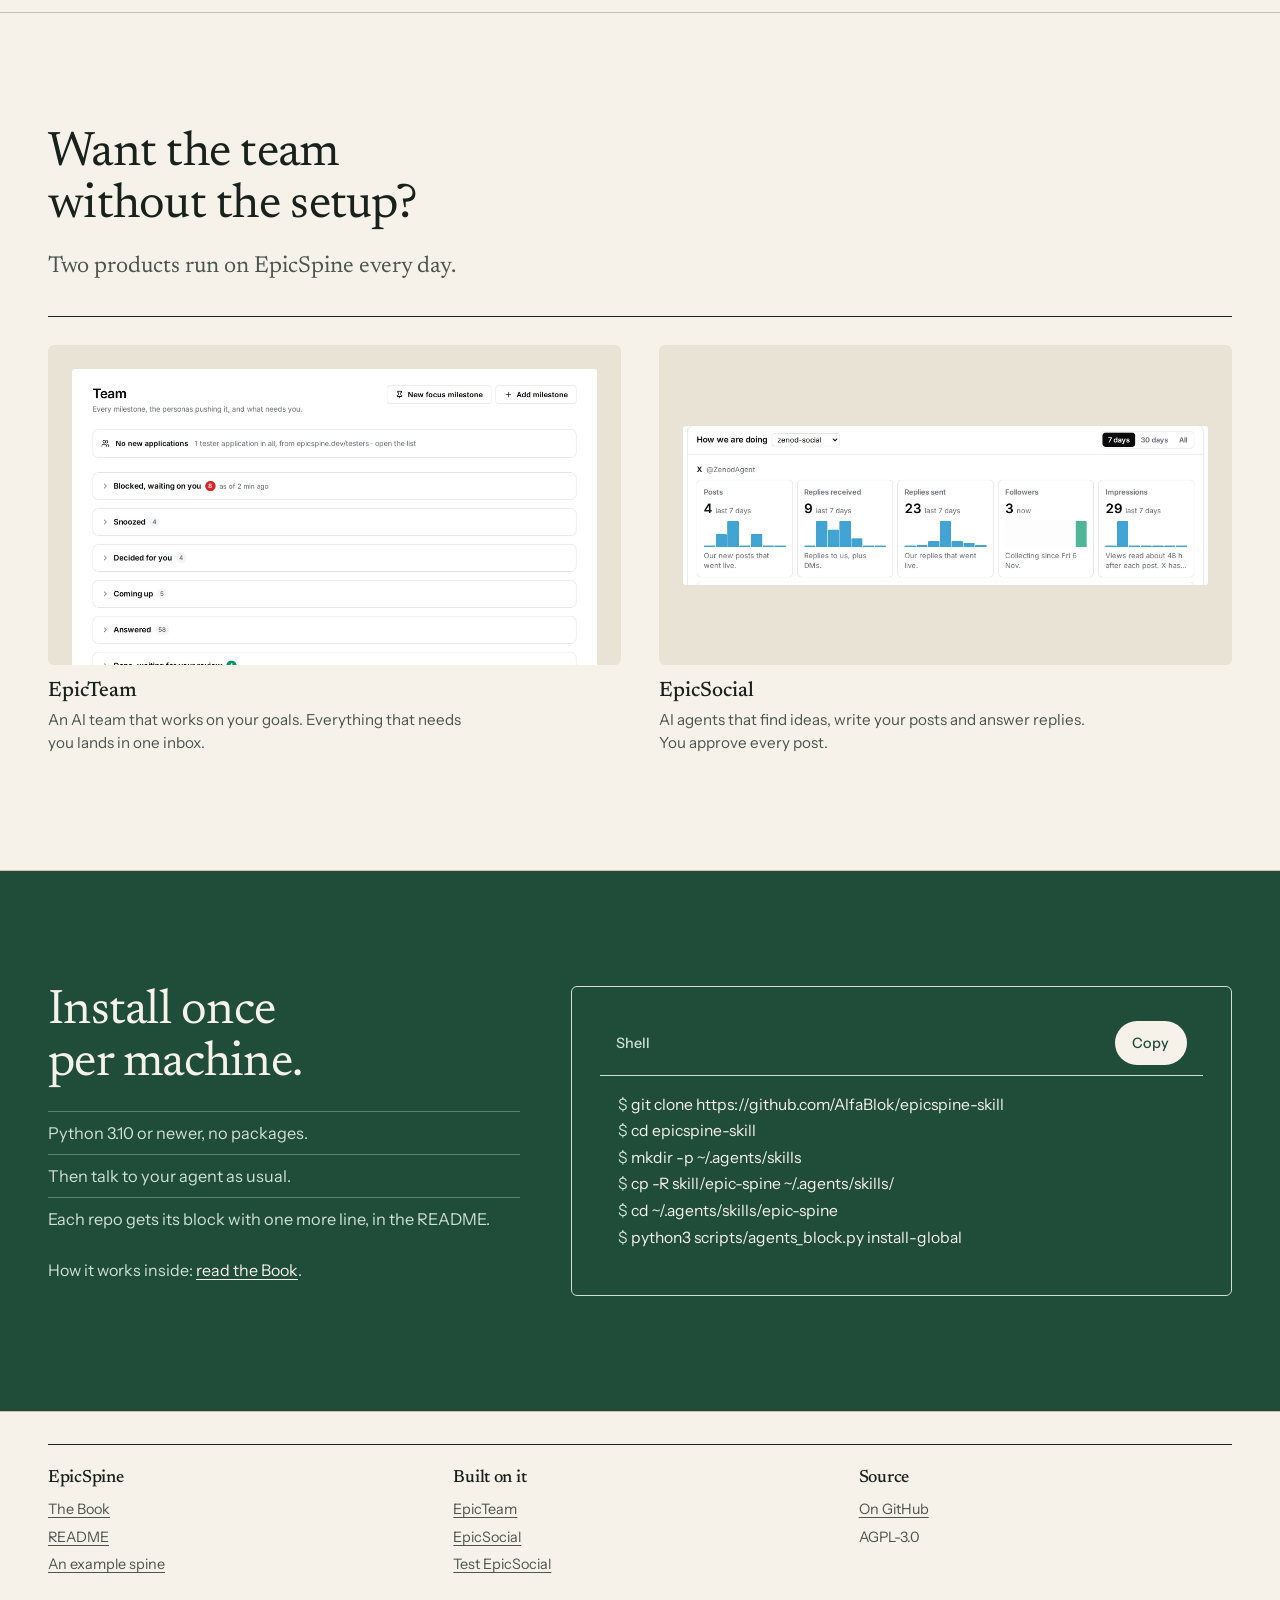
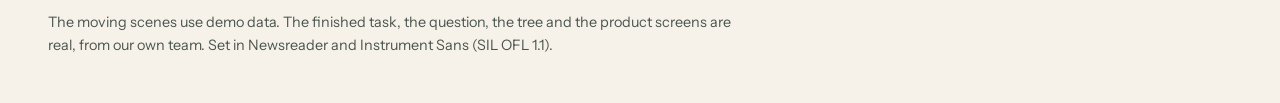
==== commit 8993e49f: "agent_team E75-S10: the engine slide opens on its diagram right under the heading The quality check " ====
--- a/index.html
+++ b/index.html
@@ -339,7 +339,6 @@
   <section class="slide" id="engine" aria-labelledby="h-engine">
     <div class="in">
       <h2 id="h-engine">One engine under every product.</h2>
-      <p class="lede">Five kinds of node sit in the middle of every team that runs on EpicSpine. Only what the work makes changes from product to product.</p>
       <figure class="eng" aria-labelledby="eng-cap">
         <ol class="eng-core" aria-label="The five shared nodes, in the order work flows">
           <li><b>Your words</b><span>a note or message</span></li>
@@ -348,7 +347,7 @@
           <li class="eng-hub"><b>Task</b><span>one step, one question</span></li>
           <li><b>Card</b><span>your one button</span></li>
         </ol>
-        <p class="eng-hang">What the work makes hangs off each task</p>
+        <p class="eng-hang">Only this changes: what the work makes, hung off each task</p>
         <div class="eng-own">
           <div class="eng-prod"><h3>EpicTeam</h3><p class="small">builds software</p>
             <ul><li>Commit</li><li>Live page</li><li>Outcome</li><li>Feature</li></ul></div>
--- a/home.css
+++ b/home.css
@@ -176,7 +176,7 @@
 }
 
 /* agent_team E75-S10: the engine. Five shared nodes on one ink line; each product's own nodes in green under them; the node table. */
-.eng { margin: 2rem 0 0; border-top: 1px solid var(--ink); padding-top: 1.75rem; }
+.eng { margin: 1.5rem 0 0; border-top: 1px solid var(--ink); padding-top: 1.75rem; }
 .eng-core { list-style: none; margin: 0; padding: 0; display: grid; grid-template-columns: repeat(5, minmax(0, 1fr)); gap: 1.75rem; }
 .eng-core li { position: relative; border: 1px solid var(--ink); border-radius: 4px; padding: 0.75rem 0.9rem; background: var(--bg); }
 .eng-core li + li::before { content: ""; position: absolute; left: -1.75rem; top: 50%; width: 1.75rem; height: 1px; background: var(--ink); }
@@ -211,14 +211,15 @@
   .eng-core li + li::before { left: 1.4rem; top: -1.1rem; width: 1px; height: 1.1rem; }
   .eng-core li + li::after { left: calc(1.4rem - 4px); top: -6px; margin-top: 0; border: 4px solid transparent; border-top: 6px solid var(--ink); border-bottom: 0; }
   .eng-core span { margin-top: 0; }
-  .eng-hang { text-align: left; padding: 1.1rem 0 0.9rem 2.4rem; }
+  .eng-hang { text-align: left; padding: 1rem 0 0.9rem 2.4rem; }
   .eng-hang::before { left: 1.4rem; }
-  .eng-own { grid-template-columns: minmax(0, 1fr); padding: 0 0 0 2.4rem; gap: 1rem; }
-  .eng-own::before { display: none; }
-  .eng-prod h3::before { content: ""; position: absolute; left: -1rem; top: -1rem; height: 2.6rem; width: 1px; background: var(--ink); }
-  .eng-prod:not(:last-child) h3::before { height: auto; bottom: 0; }
-  .eng-prod::before { left: -1rem; top: 1.6rem; width: 1rem; height: 1px; }
-  .eng-prod::after { left: -6px; top: calc(1.6rem - 4px); border: 4px solid transparent; border-left: 6px solid var(--ink); border-right: 0; }
+  .eng-own { --g: 0.5rem; padding-top: 1.1rem; }
+  .eng-own::before { left: 1.4rem; }
+  .eng-prod { padding: 0.75rem 0.6rem 0.8rem; }
+  .eng-prod h3 { font-size: 1.02rem; }
+  .eng-prod .small { font-size: 0.8rem; line-height: 1.3; margin-bottom: 0.55rem; }
+  .eng-prod ul { flex-direction: column; align-items: flex-start; gap: 0.35rem; }
+  .eng-prod li { font-size: 0.82rem; padding: 0.25rem 0.5rem; }
 }
 @media (max-width: 520px) {
   .eng-table thead { display: none; }
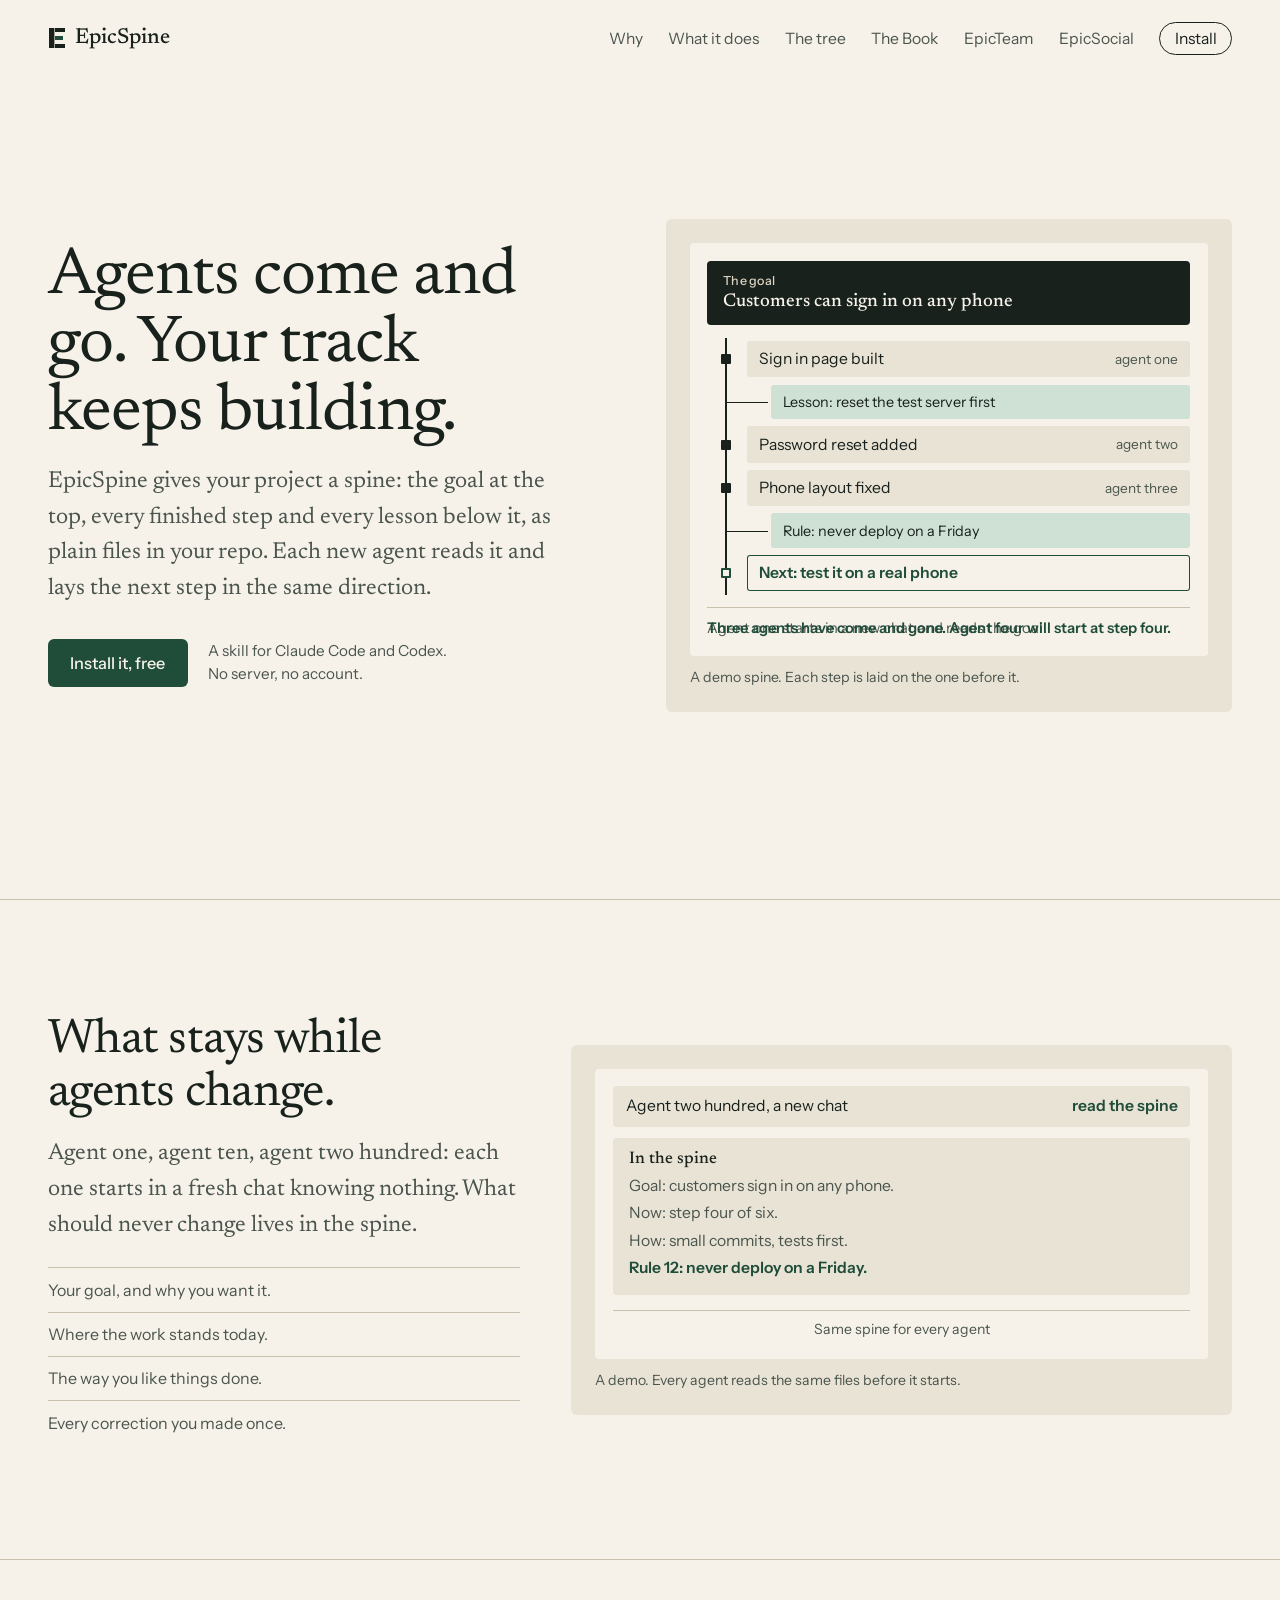
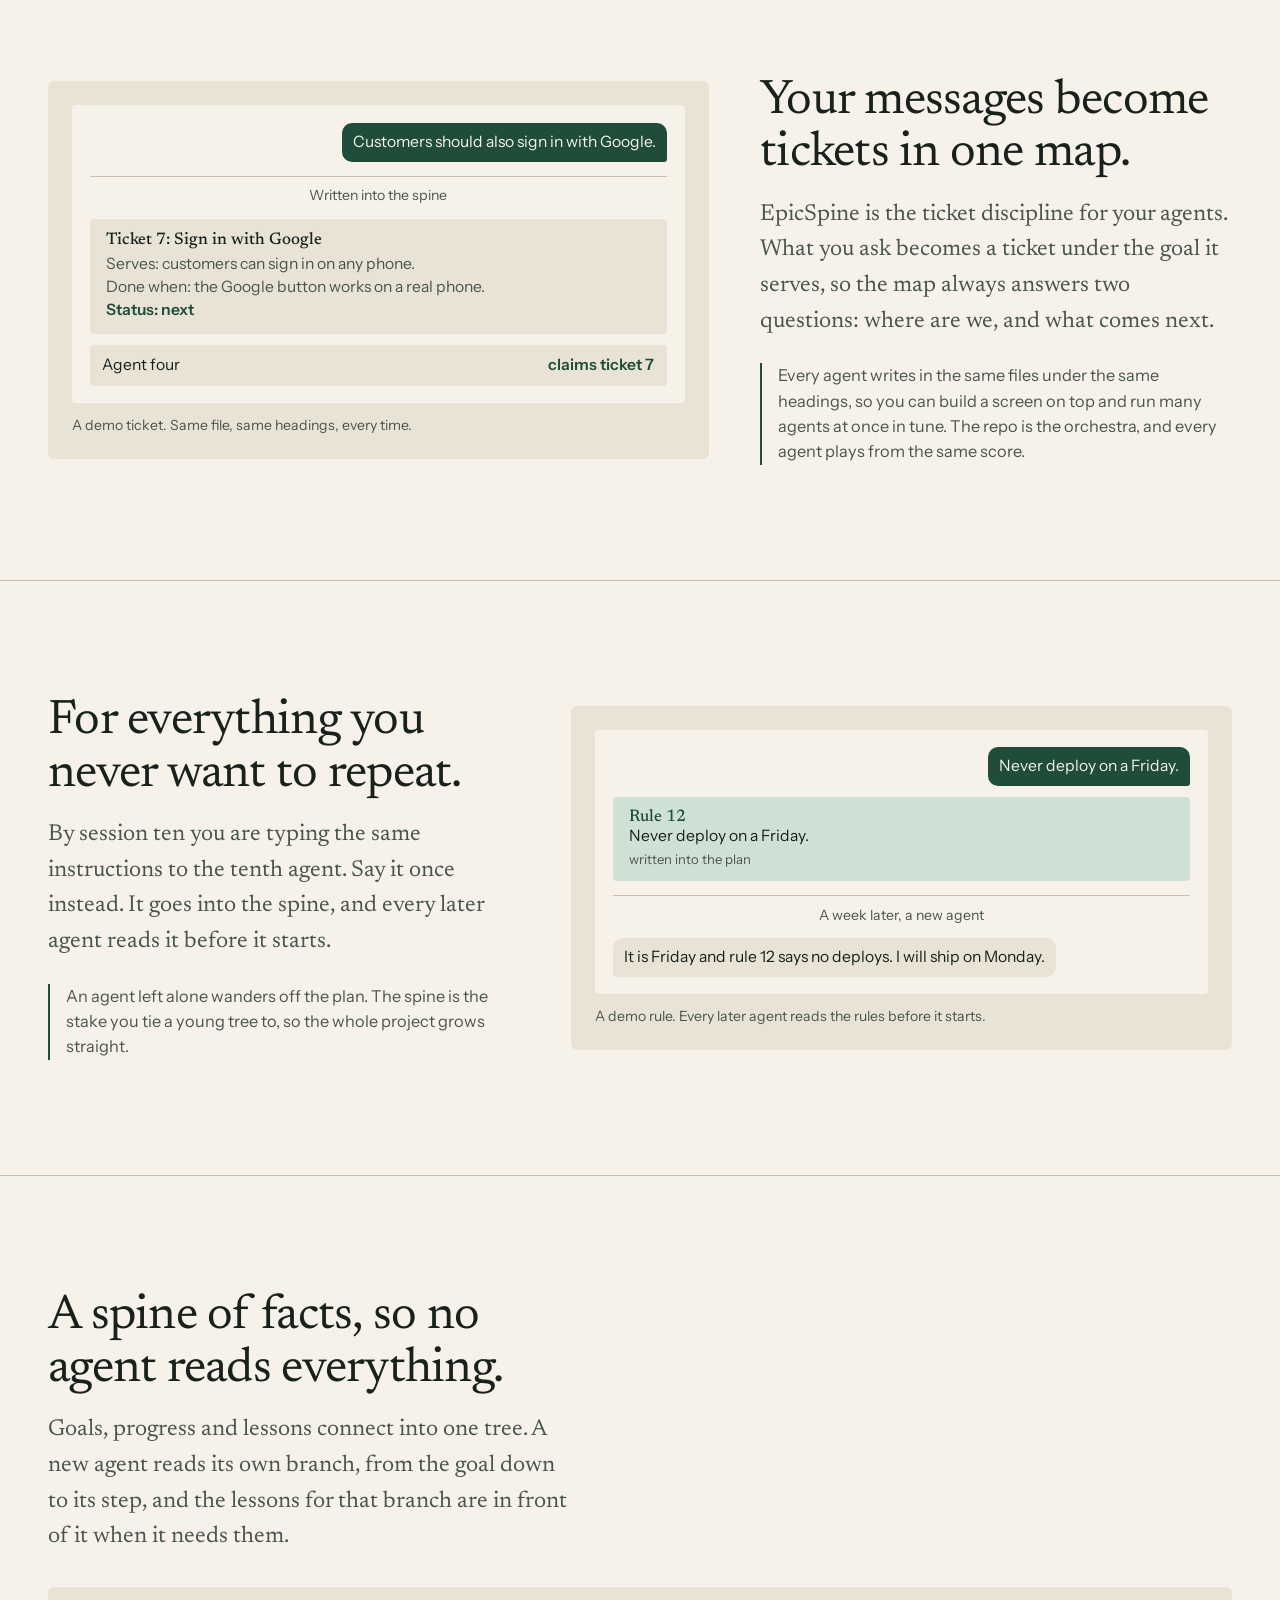
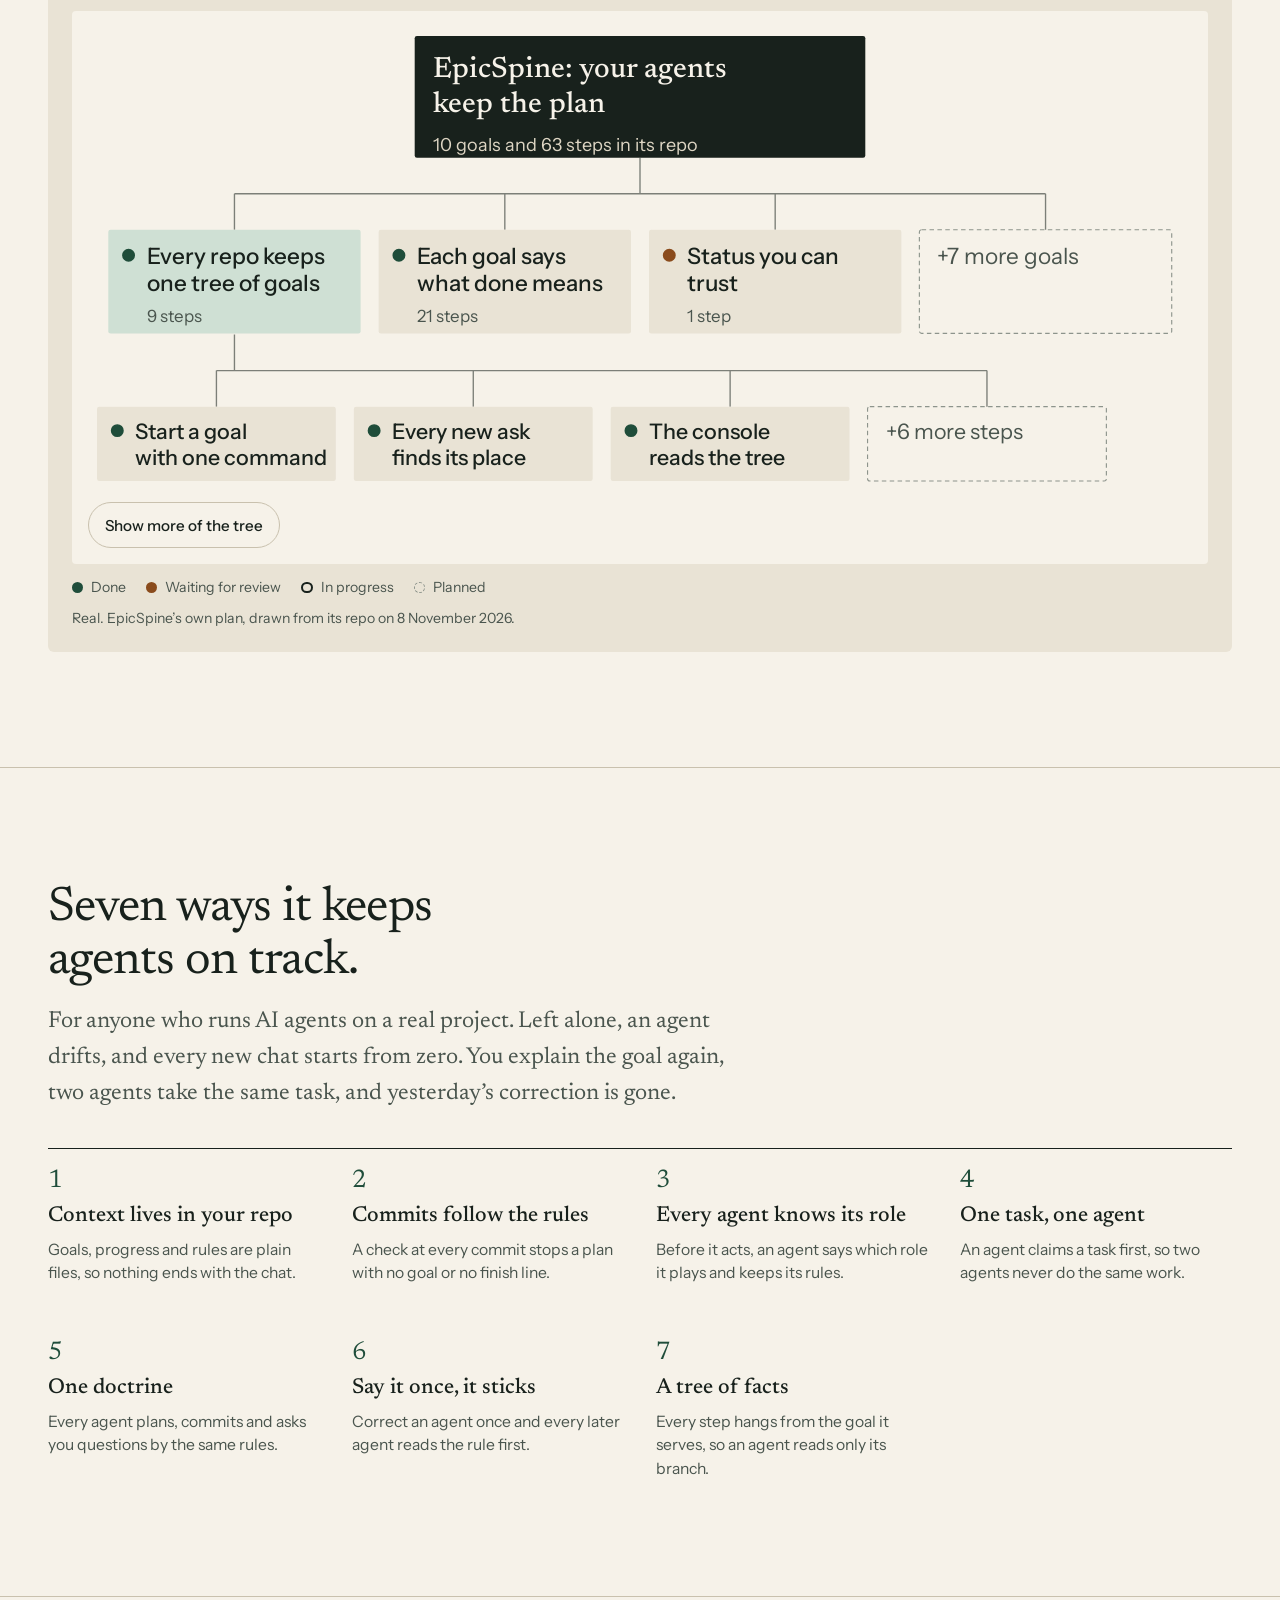
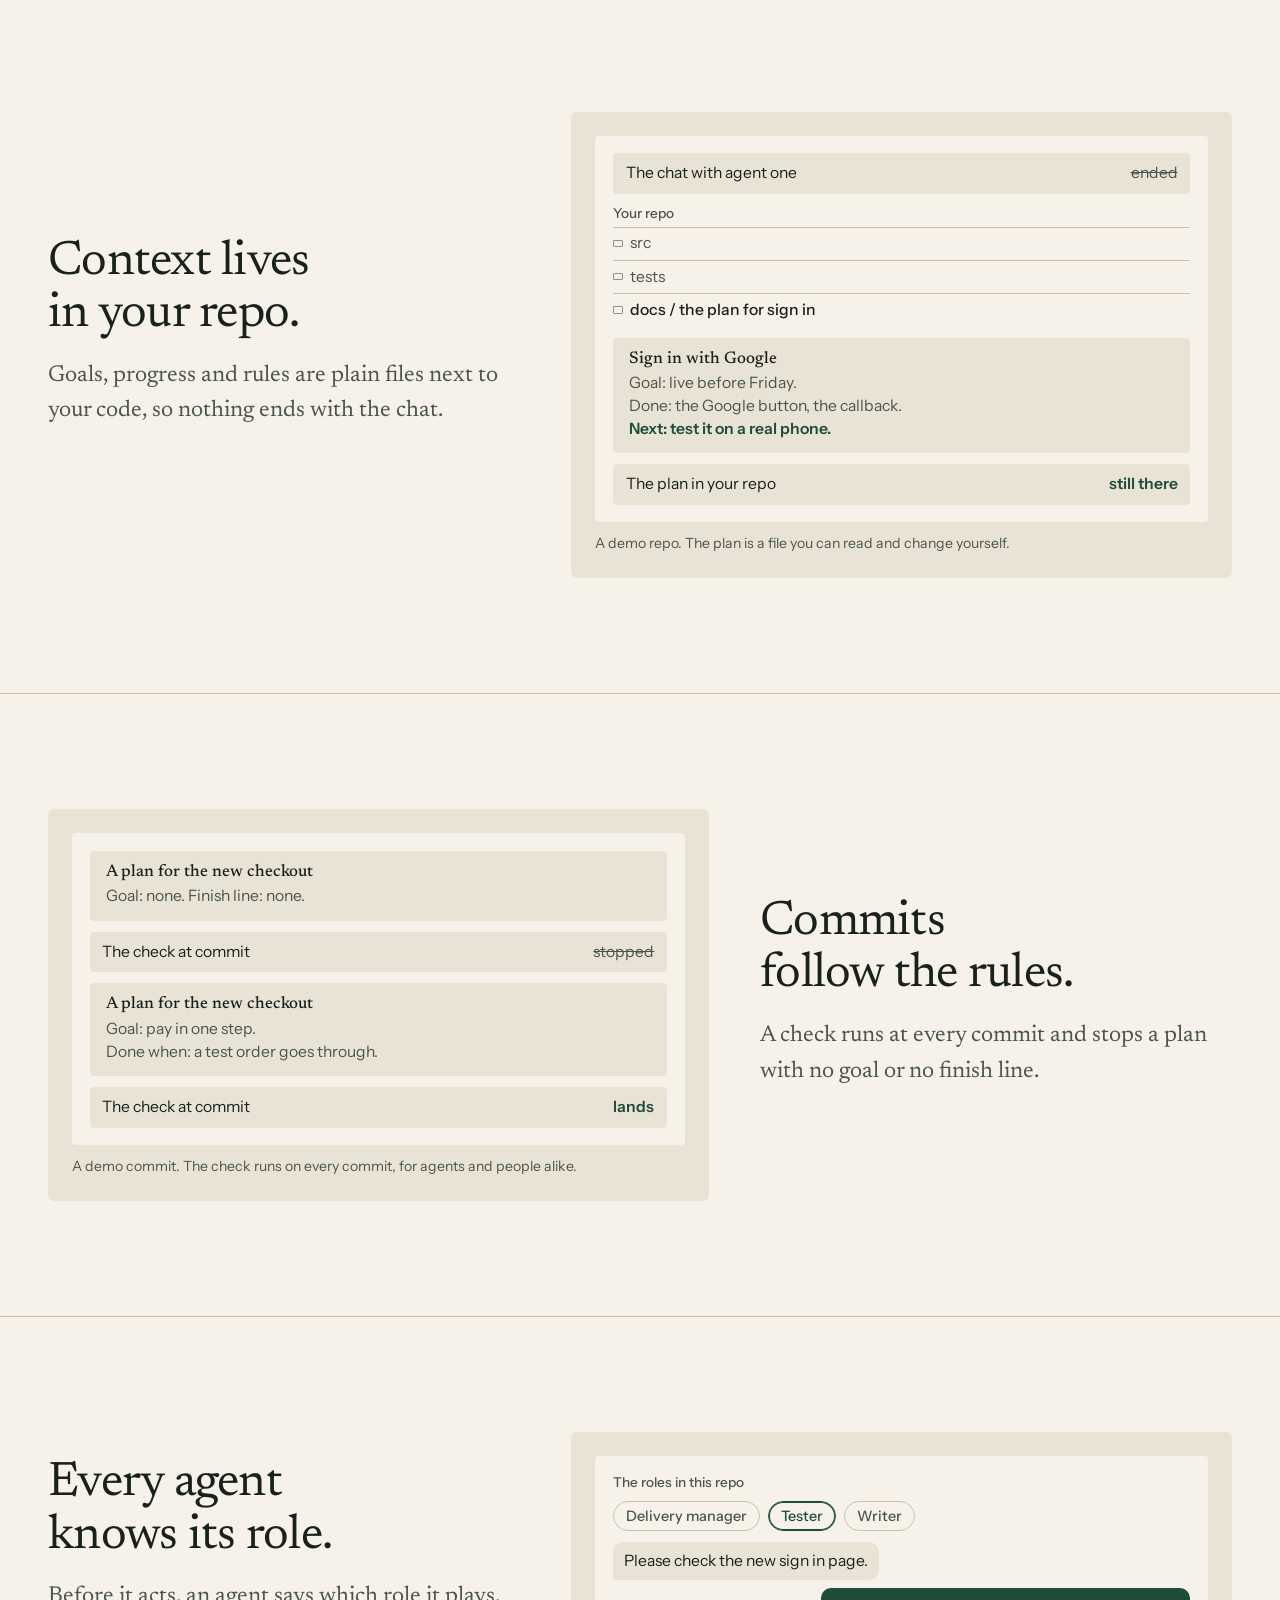
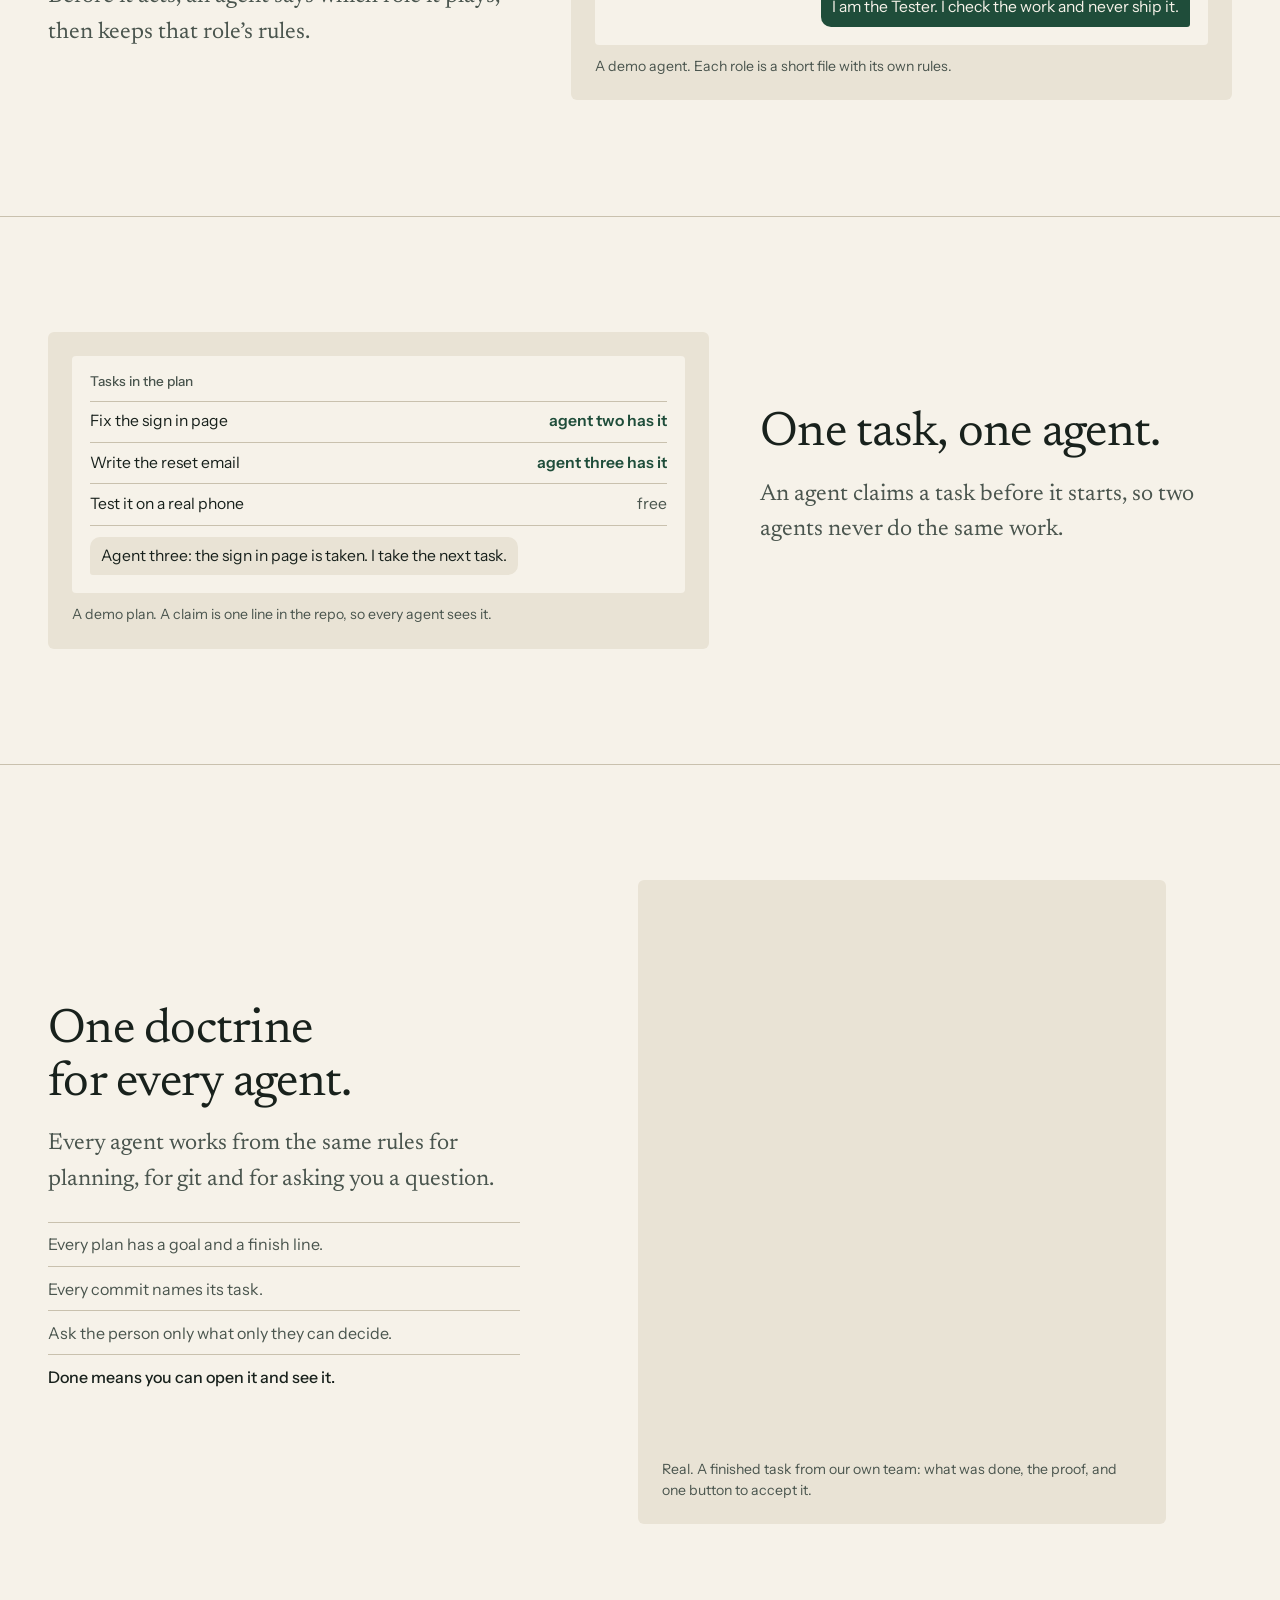
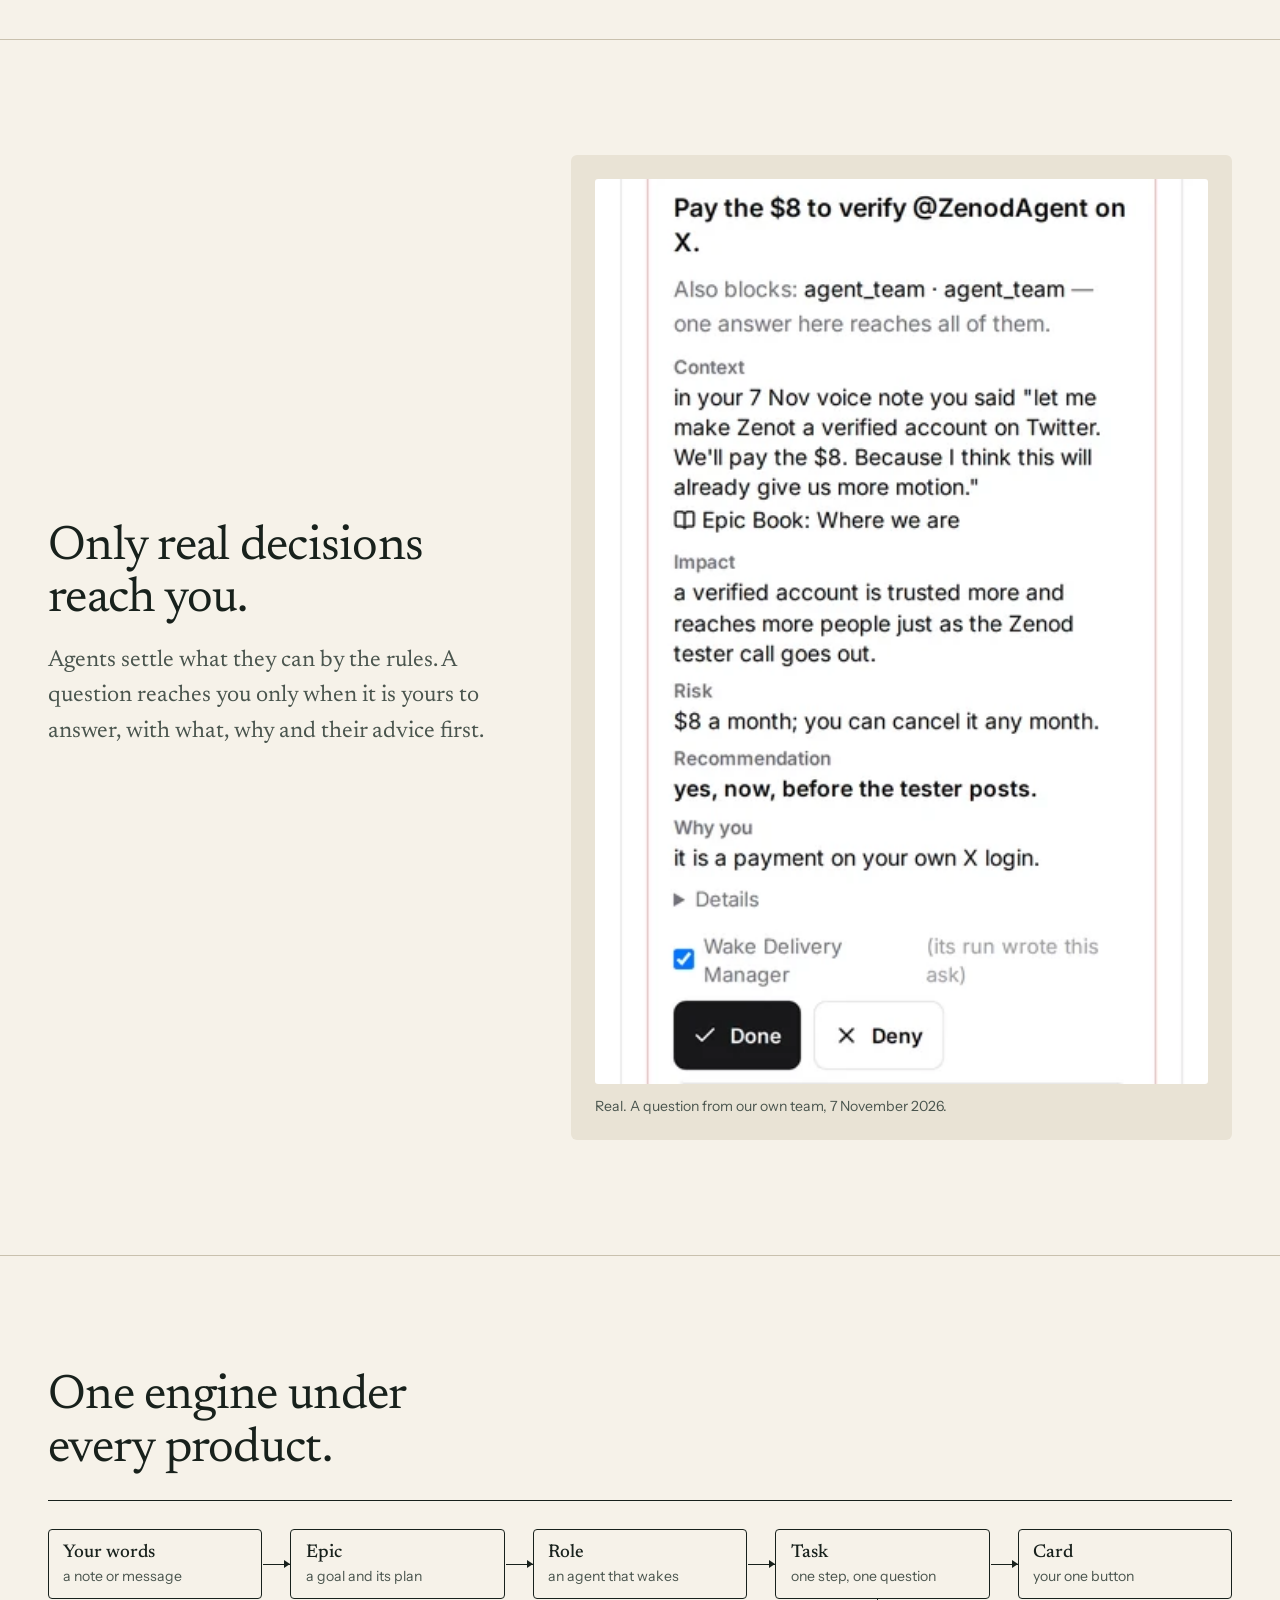
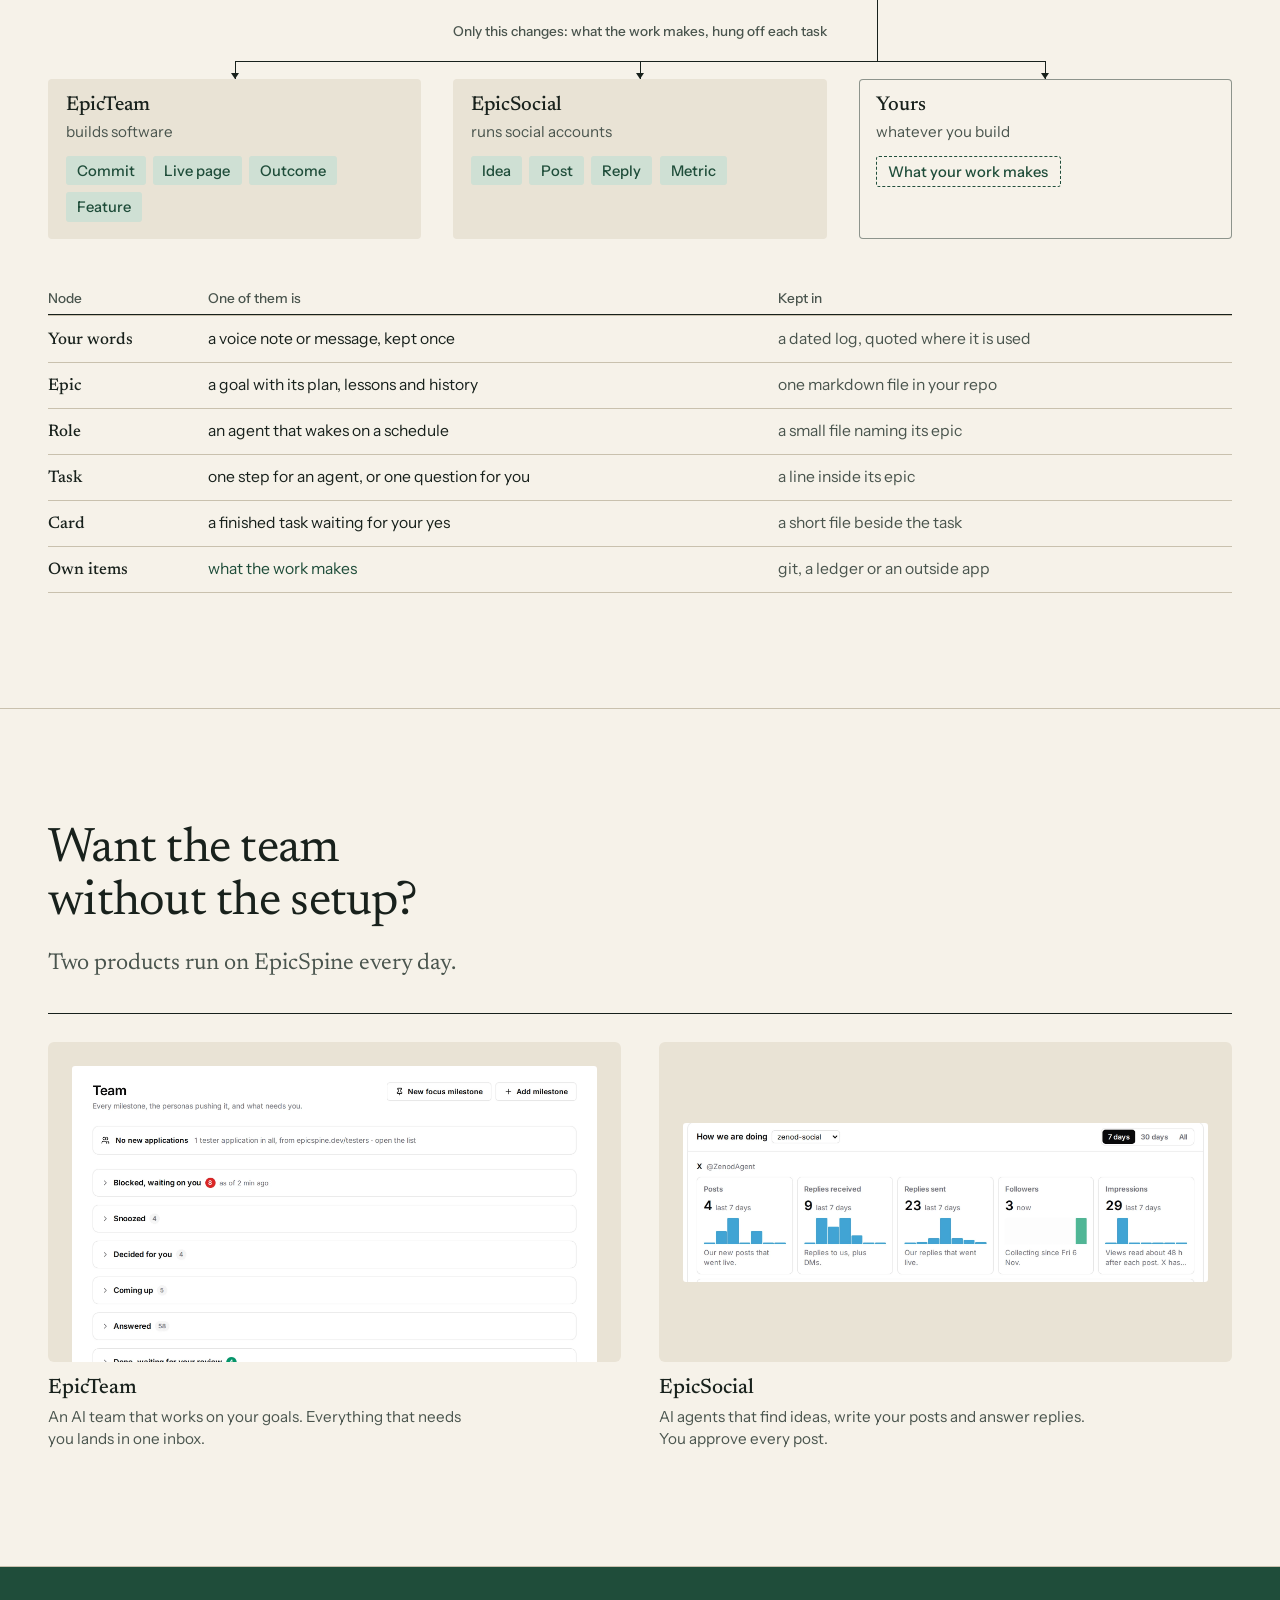
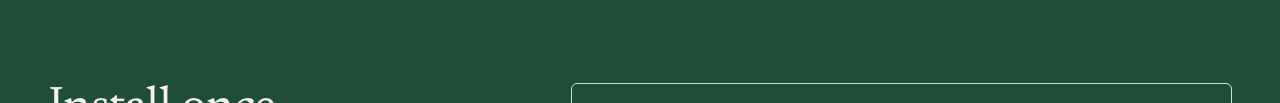
==== commit 52ca37c7: "agent_team E46-S57: SEO pass on epicspine.dev, epicsocial.app and epicteam.app pages Canonical addre" ====
--- a/index.html
+++ b/index.html
@@ -11,6 +11,17 @@
 <link rel="icon" href="/favicon.ico" sizes="48x48">
 <link rel="apple-touch-icon" href="/apple-touch-icon.png">
 <meta name="description" content="EpicSpine is a free agent skill that gives your project a spine: the goal at the top, every step and lesson below it, in plain files in your repo. Agents come and go, your track keeps building.">
+<!-- agent_team E46-S57 SEO pass: one address per page, a share picture and what the page is, for search engines -->
+<link rel="canonical" href="https://epicspine.dev/">
+<meta property="og:type" content="website">
+<meta property="og:url" content="https://epicspine.dev/">
+<meta property="og:site_name" content="EpicSpine">
+<meta property="og:image" content="https://epicspine.dev/og-image.png">
+<meta property="og:image:width" content="1500">
+<meta property="og:image:height" content="500">
+<meta name="twitter:card" content="summary_large_image">
+<meta name="twitter:title" content="EpicSpine: agents come and go, your track keeps building">
+<script type="application/ld+json">{"@context":"https://schema.org","@type":"SoftwareApplication","name":"EpicSpine","url":"https://epicspine.dev/","applicationCategory":"DeveloperApplication","operatingSystem":"Linux, macOS, Windows","description":"EpicSpine is a free agent skill that gives your project a spine: the goal at the top, every step and lesson below it, in plain files in your repo. Agents come and go, your track keeps building.","offers":{"@type":"Offer","price":"0","priceCurrency":"EUR"},"sameAs":["https://github.com/AlfaBlok/epicspine-skill"]}</script>
 <meta property="og:title" content="EpicSpine: agents come and go, your track keeps building">
 <meta property="og:description" content="Say it once and every later agent knows it. A free skill for Claude Code and Codex.">
 <meta name="theme-color" content="#f6f2e9">
